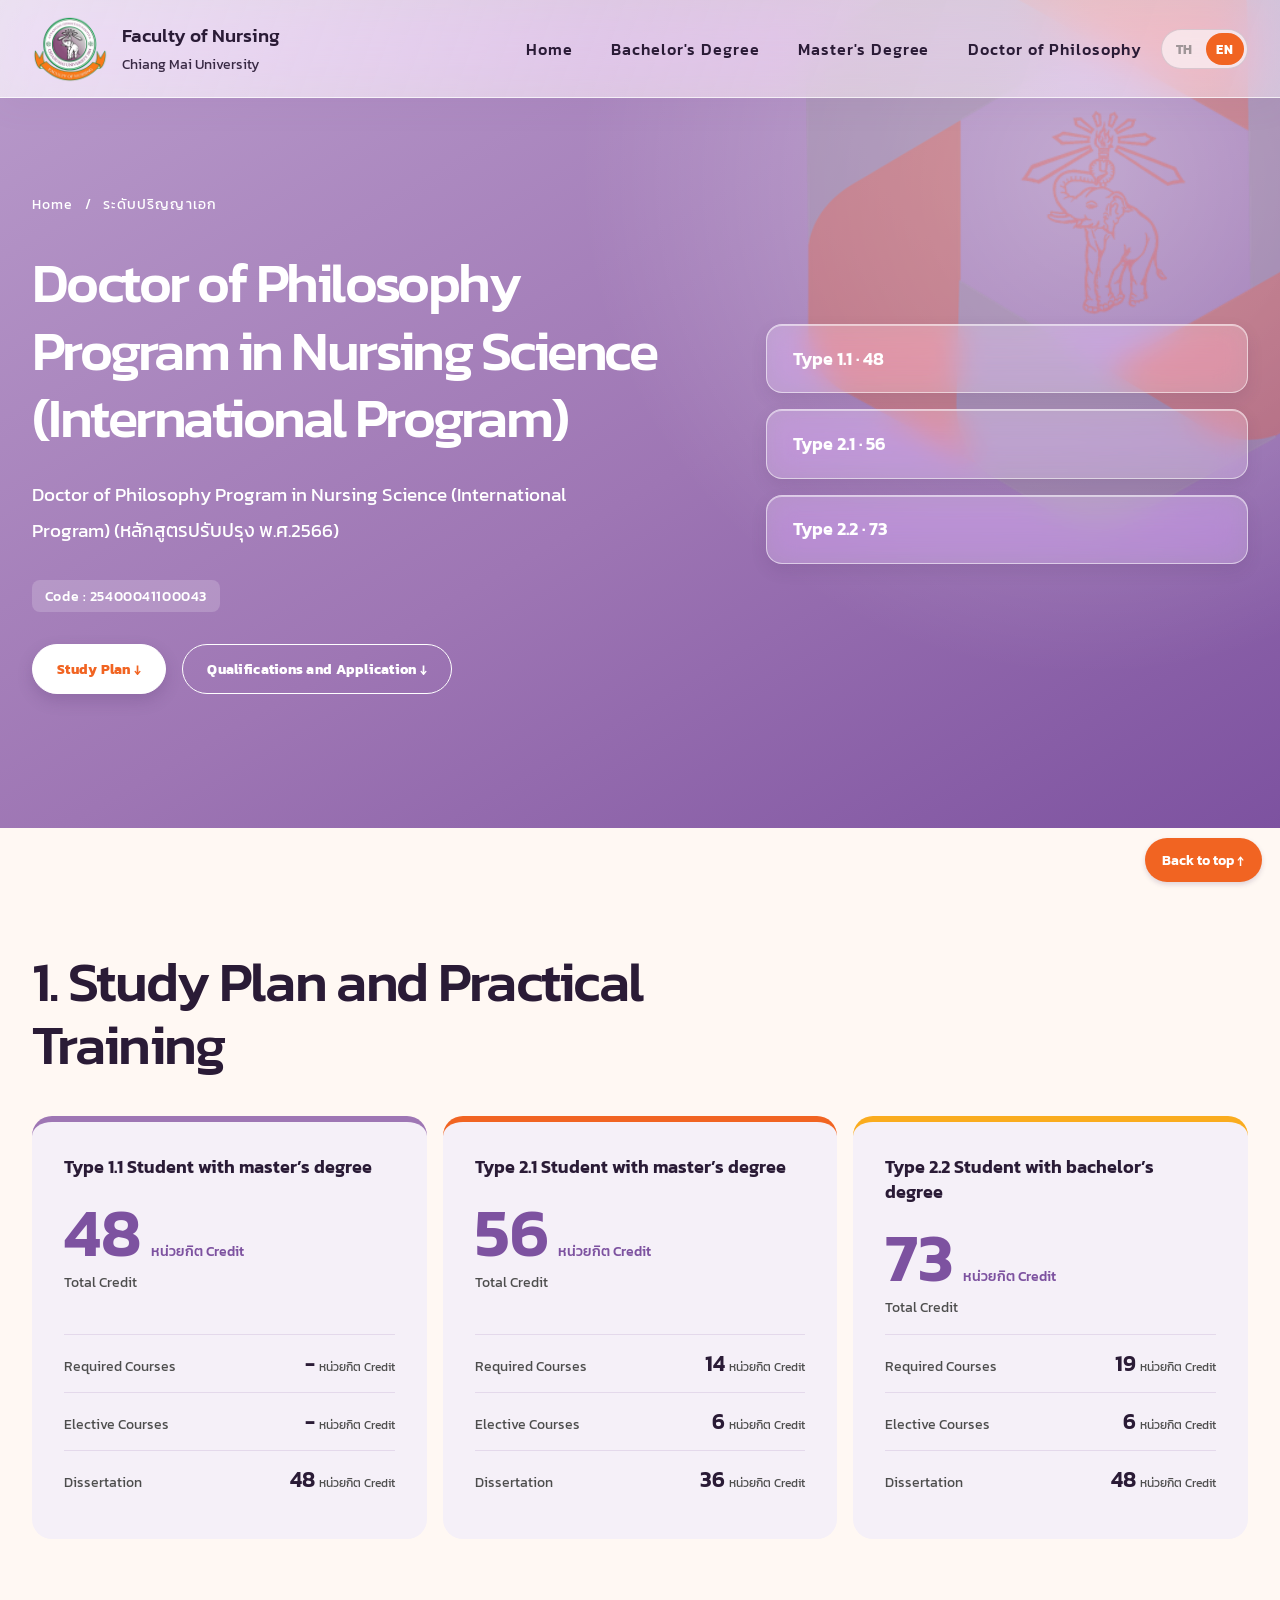
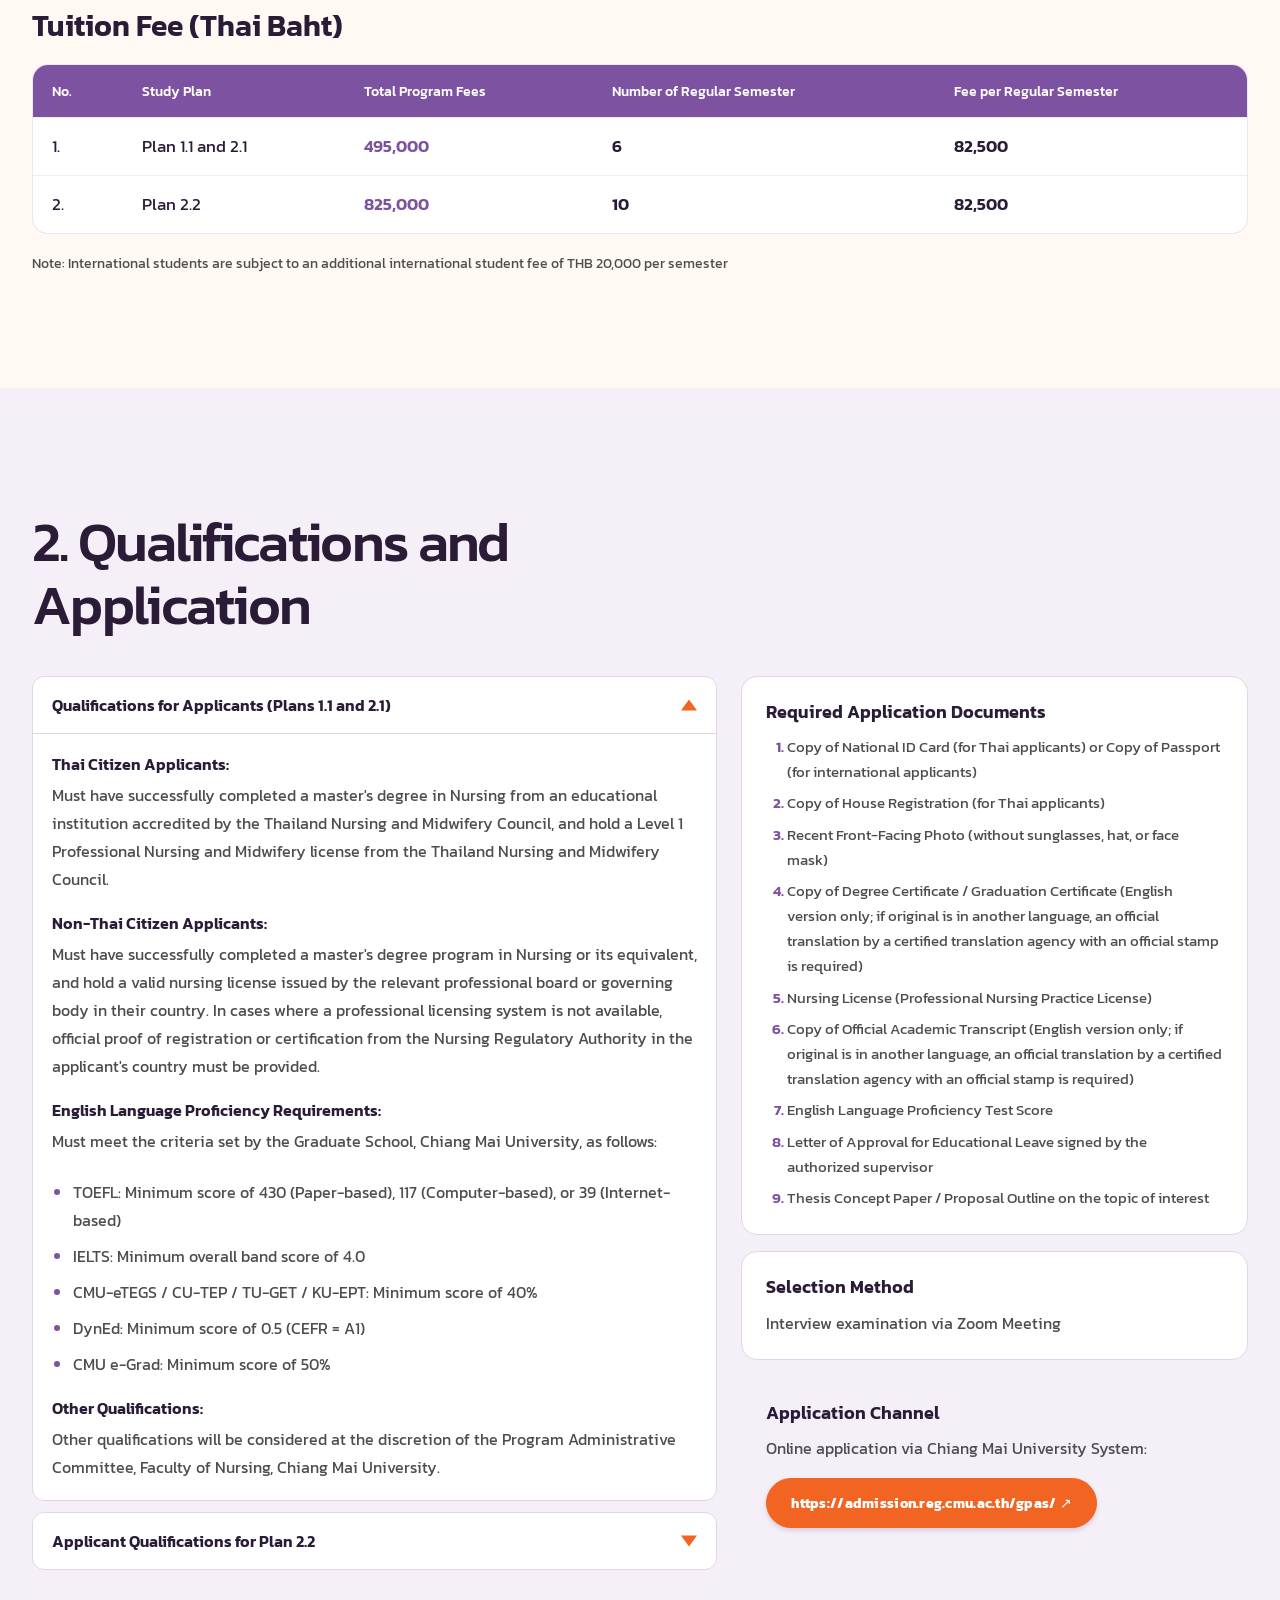
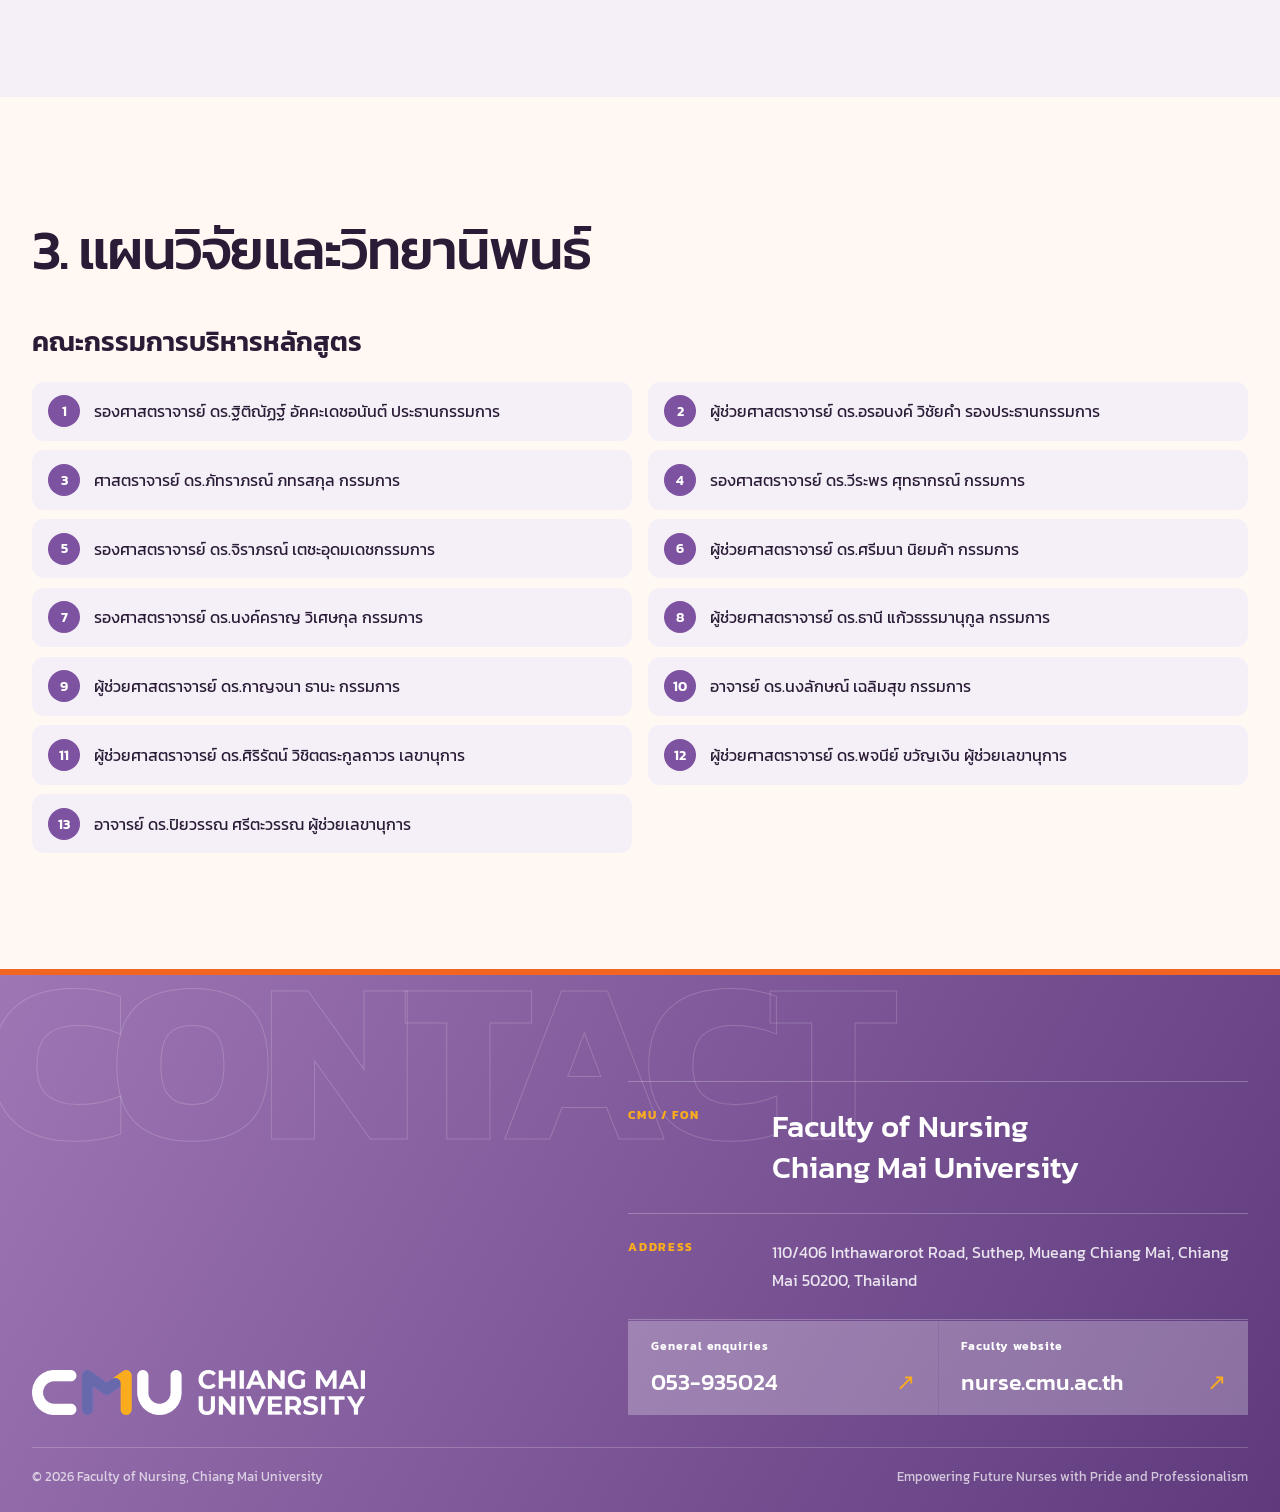
==== doctoral.html @ d36b9b17 "Merge pull request #1 from Supharak-k/dev เนื้อหา ป.เอก" ====
<!doctype html>
<html lang="th">
  <head>
    <meta charset="UTF-8" />
    <meta name="viewport" content="width=device-width, initial-scale=1.0" />
    <meta name="theme-color" content="#F16422" />
    <meta name="description" content="หลักสูตรปรัชญาดุษฎีบัณฑิต สาขาวิชาพยาบาลศาสตร์ (หลักสูตรนานาชาติ) คณะพยาบาลศาสตร์ มหาวิทยาลัยเชียงใหม่" />
    <title>ปริญญาเอก | คณะพยาบาลศาสตร์ มช.</title>
    <link rel="preconnect" href="https://fonts.googleapis.com" />
    <link rel="preconnect" href="https://fonts.gstatic.com" crossorigin />
    <link href="https://fonts.googleapis.com/css2?family=Kanit:wght@300;400;500;600;700&display=swap" rel="stylesheet" />
    <link rel="stylesheet" href="styles.css" />
    <link rel="stylesheet" href="experience.css" />
    <link rel="stylesheet" href="program-pages.css" />
    <link rel="stylesheet" href="campaign.css?v=20261023-1" />
    <link rel="stylesheet" href="brand.css?v=20261023-7" />
    <link rel="stylesheet" href="undergraduate.css?v=20261023-30" />
    <link rel="stylesheet" href="levels.css?v=20261023-6" />
    <link rel="stylesheet" href="doctoral.css?v=20261024-1" />
    <!-- components.js draws the shared header/footer; script.js handles language, menu and reveal effects -->
    <script defer src="components.js?v=20261023-3"></script>
    <script defer src="script.js?v=20261023-1"></script>
  </head>
  <body class="degree-page level-phd" data-title-th="ปริญญาเอก | คณะพยาบาลศาสตร์ มช." data-title-en="Doctoral | Faculty of Nursing, CMU">
    <div class="reading-progress" aria-hidden="true"></div>
    <a class="skip-link" href="#main-content" data-th="ข้ามไปยังเนื้อหาหลัก" data-en="Skip to main content">ข้ามไปยังเนื้อหาหลัก</a>
    <header class="site-header"></header>

    <main id="main-content">

      <!-- 1. Hero -->
      <section class="degree-hero">
        <div class="container degree-hero-grid">
          <div class="reveal">
            <div class="degree-breadcrumb"><a href="index.html" data-th="หน้าแรก" data-en="Home">หน้าแรก</a><span>/</span><span data-th="ระดับปริญญาเอก" data-en="ระดับปริญญาเอก">ระดับปริญญาเอก</span></div>
            <h1 data-th="หลักสูตรปรัชญาดุษฎีบัณฑิต สาขาวิชาพยาบาลศาสตร์ (หลักสูตรนานาชาติ)" data-en="Doctor of Philosophy Program in Nursing Science (International Program)">หลักสูตรปรัชญาดุษฎีบัณฑิต สาขาวิชาพยาบาลศาสตร์ (หลักสูตรนานาชาติ)</h1>
            <p class="degree-lede" data-th="Doctor of Philosophy Program in Nursing Science (International Program) (หลักสูตรปรับปรุง พ.ศ.2566)" data-en="Doctor of Philosophy Program in Nursing Science (International Program) (หลักสูตรปรับปรุง พ.ศ.2566)">Doctor of Philosophy Program in Nursing Science (International Program) (หลักสูตรปรับปรุง พ.ศ.2566)</p>
            <p class="phd-code">Code : 25400041100043</p>
            <div class="degree-actions">
              <a class="button ug-btn-main" href="#study-plan" data-th="แผนการเรียน ↓" data-en="Study Plan ↓">แผนการเรียน ↓</a>
              <a class="button ug-btn-ghost" href="#admission" data-th="คุณสมบัติและการสมัคร ↓" data-en="Qualifications and Application ↓">คุณสมบัติและการสมัคร ↓</a>
            </div>
          </div>
          <ul class="ug-facts reveal reveal-delay-1">
            <li><b>Type 1.1 · 48</b></li>
            <li><b>Type 2.1 · 56</b></li>
            <li><b>Type 2.2 · 73</b></li>
          </ul>
        </div>
      </section>

      <!-- 2. Study plan -->
      <section class="ug-section" id="study-plan">
        <div class="container">
          <div class="ug-heading reveal">
            <h2 data-th="1. แผนการเรียนและการฝึก" data-en="1. Study Plan and Practical Training">1. แผนการเรียนและการฝึก</h2>
          </div>
          <div class="phd-plans">
            <article class="phd-plan reveal">
              <h3>Type 1.1 Student with master’s degree</h3>
              <p class="phd-plan-total"><b>48</b><span data-th="หน่วยกิต Credit" data-en="หน่วยกิต Credit">หน่วยกิต Credit</span></p>
              <p class="phd-plan-label" data-th="จำนวนหน่วยกิตรวม" data-en="Total Credit">จำนวนหน่วยกิตรวม</p>
              <dl>
                <div><dt data-th="รายวิชาบังคับ" data-en="Required Courses">รายวิชาบังคับ</dt><dd><b>-</b> <span data-th="หน่วยกิต Credit" data-en="หน่วยกิต Credit">หน่วยกิต Credit</span></dd></div>
                <div><dt data-th="รายวิชาเลือก" data-en="Elective Courses">รายวิชาเลือก</dt><dd><b>-</b> <span data-th="หน่วยกิต Credit" data-en="หน่วยกิต Credit">หน่วยกิต Credit</span></dd></div>
                <div><dt data-th="วิทยานิพนธ์" data-en="Dissertation">วิทยานิพนธ์</dt><dd><b>48</b> <span data-th="หน่วยกิต Credit" data-en="หน่วยกิต Credit">หน่วยกิต Credit</span></dd></div>
              </dl>
            </article>
            <article class="phd-plan reveal reveal-delay-1">
              <h3>Type 2.1 Student with master’s degree</h3>
              <p class="phd-plan-total"><b>56</b><span data-th="หน่วยกิต Credit" data-en="หน่วยกิต Credit">หน่วยกิต Credit</span></p>
              <p class="phd-plan-label" data-th="จำนวนหน่วยกิตรวม" data-en="Total Credit">จำนวนหน่วยกิตรวม</p>
              <dl>
                <div><dt data-th="รายวิชาบังคับ" data-en="Required Courses">รายวิชาบังคับ</dt><dd><b>14</b> <span data-th="หน่วยกิต Credit" data-en="หน่วยกิต Credit">หน่วยกิต Credit</span></dd></div>
                <div><dt data-th="รายวิชาเลือก" data-en="Elective Courses">รายวิชาเลือก</dt><dd><b>6</b> <span data-th="หน่วยกิต Credit" data-en="หน่วยกิต Credit">หน่วยกิต Credit</span></dd></div>
                <div><dt data-th="วิทยานิพนธ์" data-en="Dissertation">วิทยานิพนธ์</dt><dd><b>36</b> <span data-th="หน่วยกิต Credit" data-en="หน่วยกิต Credit">หน่วยกิต Credit</span></dd></div>
              </dl>
            </article>
            <article class="phd-plan reveal reveal-delay-2">
              <h3>Type 2.2 Student with bachelor’s degree</h3>
              <p class="phd-plan-total"><b>73</b><span data-th="หน่วยกิต Credit" data-en="หน่วยกิต Credit">หน่วยกิต Credit</span></p>
              <p class="phd-plan-label" data-th="จำนวนหน่วยกิตรวม" data-en="Total Credit">จำนวนหน่วยกิตรวม</p>
              <dl>
                <div><dt data-th="รายวิชาบังคับ" data-en="Required Courses">รายวิชาบังคับ</dt><dd><b>19</b> <span data-th="หน่วยกิต Credit" data-en="หน่วยกิต Credit">หน่วยกิต Credit</span></dd></div>
                <div><dt data-th="รายวิชาเลือก" data-en="Elective Courses">รายวิชาเลือก</dt><dd><b>6</b> <span data-th="หน่วยกิต Credit" data-en="หน่วยกิต Credit">หน่วยกิต Credit</span></dd></div>
                <div><dt data-th="วิทยานิพนธ์" data-en="Dissertation">วิทยานิพนธ์</dt><dd><b>48</b> <span data-th="หน่วยกิต Credit" data-en="หน่วยกิต Credit">หน่วยกิต Credit</span></dd></div>
              </dl>
            </article>
          </div>

          <div class="phd-fee reveal">
            <h3 data-th="ค่าธรรมเนียมการศึกษา" data-en="Tuition Fee (Thai Baht)">ค่าธรรมเนียมการศึกษา</h3>
            <div class="phd-table-wrap">
              <table>
                <thead><tr><th data-th="ลำดับ" data-en="No.">ลำดับ</th><th data-th="แผนการศึกษา" data-en="Study Plan">แผนการศึกษา</th><th data-th="ค่าธรรมเนียมตลอดหลักสูตร" data-en="Total Program Fees">ค่าธรรมเนียมตลอดหลักสูตร</th><th data-th="จำนวนภาคการศึกษาปกติ" data-en="Number of Regular Semester">จำนวนภาคการศึกษาปกติ</th><th data-th="ค่าธรรมเนียมต่อภาคการศึกษาปกติ" data-en="Fee per Regular Semester">ค่าธรรมเนียมต่อภาคการศึกษาปกติ</th></tr></thead>
                <tbody>
                  <tr><td>1.</td><td data-th="แผน 1.1 และ 2.1" data-en="Plan 1.1 and 2.1">แผน 1.1 และ 2.1</td><td>495,000</td><td>6</td><td>82,500</td></tr>
                  <tr><td>2.</td><td data-th="แผน 2.2" data-en="Plan 2.2">แผน 2.2</td><td>825,000</td><td>10</td><td>82,500</td></tr>
                </tbody>
              </table>
            </div>
            <p class="grad-fee-note" data-th="หมายเหตุ: นักศึกษาต่างชาติจะมีค่าธรรมเนียมชาวต่างชาติเพิ่มเติม ภาคการศึกษาละ 20,000 บาท" data-en="Note: International students are subject to an additional international student fee of THB 20,000 per semester">หมายเหตุ: นักศึกษาต่างชาติจะมีค่าธรรมเนียมชาวต่างชาติเพิ่มเติม ภาคการศึกษาละ 20,000 บาท</p>
          </div>
        </div>
      </section>

      <!-- 3. Qualifications and application -->
      <section class="ug-section ug-section-tint" id="admission">
        <div class="container">
          <div class="ug-heading reveal">
            <h2 data-th="2. คุณสมบัติและการสมัคร" data-en="2. Qualifications and Application">2. คุณสมบัติและการสมัคร</h2>
          </div>
          <div class="phd-admission">
            <div class="reveal">
            <details class="ug-round phd-qual" open>
              <summary data-th="คุณสมบัติการสมัคร ผู้สมัครแผน 1.1 และ 2.1" data-en="Qualifications for Applicants (Plans 1.1 and 2.1)">คุณสมบัติการสมัคร ผู้สมัครแผน 1.1 และ 2.1</summary>
              <div class="phd-qual-body" data-th="&lt;ol&gt;&lt;li&gt;1. กรณีผู้สมัครเป็นสัญชาติไทย: ต้องสำเร็จการศึกษาระดับปริญญาโท สาขาวิชาพยาบาลศาสตร์ จากสถาบันการศึกษาที่ได้รับการรับรองจากสภาการพยาบาล และได้รับใบอนุญาตประกอบวิชาชีพการพยาบาลและการผดุงครรภ์ ชั้นหนึ่ง หรือการพยาบาลการผดุงครรภ์ จากสภาการพยาบาล&lt;/li&gt;&lt;li&gt;2. กรณีผู้สมัครไม่ใช่สัญชาติไทย: ต้องสำเร็จการศึกษาระดับปริญญาโท สาขาวิชาพยาบาลศาสตร์ หรือเทียบเท่า และได้รับใบอนุญาตประกอบวิชาชีพการพยาบาลจากองค์กรหรือสภาวิชาชีพที่รับผิดชอบในประเทศของผู้สมัคร ในกรณีที่ประเทศนั้นๆ ไม่มีระบบใบอนุญาตประกอบวิชาชีพ ต้องมีหนังสือรับรองการขึ้นทะเบียน หรือหนังสือรับรองจากองค์กรกำกับดูแลวิชาชีพการพยาบาล (Nursing Regulatory Authority) ของประเทศผู้สมัคร&lt;/li&gt;&lt;li&gt;3. มีผลการทดสอบความรู้ภาษาอังกฤษ: เป็นไปตามประกาศของบัณฑิตวิทยาลัย มหาวิทยาลัยเชียงใหม่ ดังนี้: TOEFL คะแนนไม่น้อยกว่า 430 (Paper-based), 117 (Computer-based) หรือ 39 (Internet-based) หรือ IELTS Band ไม่น้อยกว่า 4.0 หรือ CMU-eTEGS 40, CU-TEP 40%, TU-GET 40%, KU-EPT 40%, DynEd 0.5 (CEFR = A1), CMU e-Grad 50%&lt;/li&gt;&lt;li&gt;4. คุณสมบัติอื่นๆ: ให้อยู่ในดุลพินิจของคณะกรรมการบริหารหลักสูตร คณะพยาบาลศาสตร์ มหาวิทยาลัยเชียงใหม่&lt;/li&gt;&lt;/ol&gt;" data-en="&lt;h4&gt;Thai Citizen Applicants:&lt;/h4&gt;&lt;p&gt;Must have successfully completed a master&#x27;s degree in Nursing from an educational institution accredited by the Thailand Nursing and Midwifery Council, and hold a Level 1 Professional Nursing and Midwifery license from the Thailand Nursing and Midwifery Council.&lt;/p&gt;&lt;h4&gt;Non-Thai Citizen Applicants:&lt;/h4&gt;&lt;p&gt;Must have successfully completed a master&#x27;s degree program in Nursing or its equivalent, and hold a valid nursing license issued by the relevant professional board or governing body in their country. In cases where a professional licensing system is not available, official proof of registration or certification from the Nursing Regulatory Authority in the applicant&#x27;s country must be provided.&lt;/p&gt;&lt;h4&gt;English Language Proficiency Requirements:&lt;/h4&gt;&lt;p&gt;Must meet the criteria set by the Graduate School, Chiang Mai University, as follows:&lt;/p&gt;&lt;ul&gt;&lt;li&gt;TOEFL: Minimum score of 430 (Paper-based), 117 (Computer-based), or 39 (Internet-based)&lt;/li&gt;&lt;li&gt;IELTS: Minimum overall band score of 4.0&lt;/li&gt;&lt;li&gt;CMU-eTEGS / CU-TEP / TU-GET / KU-EPT: Minimum score of 40%&lt;/li&gt;&lt;li&gt;DynEd: Minimum score of 0.5 (CEFR = A1)&lt;/li&gt;&lt;li&gt;CMU e-Grad: Minimum score of 50%&lt;/li&gt;&lt;/ul&gt;&lt;h4&gt;Other Qualifications:&lt;/h4&gt;&lt;p&gt;Other qualifications will be considered at the discretion of the Program Administrative Committee, Faculty of Nursing, Chiang Mai University.&lt;/p&gt;" data-lang-html><ol><li>1. กรณีผู้สมัครเป็นสัญชาติไทย: ต้องสำเร็จการศึกษาระดับปริญญาโท สาขาวิชาพยาบาลศาสตร์ จากสถาบันการศึกษาที่ได้รับการรับรองจากสภาการพยาบาล และได้รับใบอนุญาตประกอบวิชาชีพการพยาบาลและการผดุงครรภ์ ชั้นหนึ่ง หรือการพยาบาลการผดุงครรภ์ จากสภาการพยาบาล</li><li>2. กรณีผู้สมัครไม่ใช่สัญชาติไทย: ต้องสำเร็จการศึกษาระดับปริญญาโท สาขาวิชาพยาบาลศาสตร์ หรือเทียบเท่า และได้รับใบอนุญาตประกอบวิชาชีพการพยาบาลจากองค์กรหรือสภาวิชาชีพที่รับผิดชอบในประเทศของผู้สมัคร ในกรณีที่ประเทศนั้นๆ ไม่มีระบบใบอนุญาตประกอบวิชาชีพ ต้องมีหนังสือรับรองการขึ้นทะเบียน หรือหนังสือรับรองจากองค์กรกำกับดูแลวิชาชีพการพยาบาล (Nursing Regulatory Authority) ของประเทศผู้สมัคร</li><li>3. มีผลการทดสอบความรู้ภาษาอังกฤษ: เป็นไปตามประกาศของบัณฑิตวิทยาลัย มหาวิทยาลัยเชียงใหม่ ดังนี้: TOEFL คะแนนไม่น้อยกว่า 430 (Paper-based), 117 (Computer-based) หรือ 39 (Internet-based) หรือ IELTS Band ไม่น้อยกว่า 4.0 หรือ CMU-eTEGS 40, CU-TEP 40%, TU-GET 40%, KU-EPT 40%, DynEd 0.5 (CEFR = A1), CMU e-Grad 50%</li><li>4. คุณสมบัติอื่นๆ: ให้อยู่ในดุลพินิจของคณะกรรมการบริหารหลักสูตร คณะพยาบาลศาสตร์ มหาวิทยาลัยเชียงใหม่</li></ol></div>
            </details>
            <details class="ug-round phd-qual">
              <summary data-th="คุณสมบัติการสมัคร ผู้สมัครแผน 2.2" data-en="Applicant Qualifications for Plan 2.2">คุณสมบัติการสมัคร ผู้สมัครแผน 2.2</summary>
              <div class="phd-qual-body" data-th="&lt;ol&gt;&lt;li&gt;1. กรณีผู้สมัครเป็นสัญชาติไทย: ต้องสำเร็จการศึกษาระดับปริญญาตรี สาขาวิชาพยาบาลศาสตร์ จากสถาบันการศึกษาที่ได้รับการรับรองจากสภาการพยาบาล และได้รับใบอนุญาตประกอบวิชาชีพการพยาบาลและการผดุงครรภ์ ชั้นหนึ่ง หรือการพยาบาลการผดุงครรภ์ จากสภาการพยาบาล&lt;/li&gt;&lt;li&gt;2. กรณีผู้สมัครไม่ใช่สัญชาติไทย: ต้องสำเร็จการศึกษาระดับปริญญาตรี สาขาวิชาพยาบาลศาสตร์ หรือเทียบเท่า และได้รับใบอนุญาตประกอบวิชาชีพการพยาบาลจากองค์กรหรือสภาวิชาชีพที่รับผิดชอบในประเทศของผู้สมัคร ในกรณีที่ประเทศนั้นๆ ไม่มีระบบใบอนุญาตประกอบวิชาชีพ ต้องมีหนังสือรับรองการขึ้นทะเบียน หรือหนังสือรับรองจากองค์กรกำกับดูแลวิชาชีพการพยาบาล (Nursing Regulatory Authority) ของประเทศผู้สมัคร&lt;/li&gt;&lt;li&gt;3. มีผลการทดสอบความรู้ภาษาอังกฤษ: เป็นไปตามประกาศของบัณฑิตวิทยาลัย มหาวิทยาลัยเชียงใหม่ ดังนี้: TOEFL คะแนนไม่น้อยกว่า 430 (Paper-based), 117 (Computer-based) หรือ 39 (Internet-based) หรือ IELTS Band ไม่น้อยกว่า 4.0 หรือ CMU-eTEGS 40, CU-TEP 40%, TU-GET 40%, KU-EPT 40%, DynEd 0.5 (CEFR = A1), CMU e-Grad 50%&lt;/li&gt;&lt;li&gt;4. คุณสมบัติอื่นๆ: ให้อยู่ในดุลพินิจของคณะกรรมการบริหารหลักสูตร คณะพยาบาลศาสตร์ มหาวิทยาลัยเชียงใหม่&lt;/li&gt;&lt;/ol&gt;" data-en="&lt;h4&gt;Thai Citizen Applicants:&lt;/h4&gt;&lt;p&gt;Must have successfully completed a bachelor&#x27;s degree in Nursing from an educational institution accredited by the Thailand Nursing and Midwifery Council, and hold a Level 1 Professional Nursing and Midwifery license from the Thailand Nursing and Midwifery Council.&lt;/p&gt;&lt;h4&gt;Non-Thai Citizen Applicants:&lt;/h4&gt;&lt;p&gt;Must have successfully completed a bachelor&#x27;s degree program in Nursing or its equivalent, and hold a valid nursing license issued by the relevant professional board or governing body in their country. In cases where a professional licensing system is not available, official proof of registration or certification from the Nursing Regulatory Authority in the applicant&#x27;s country must be provided.&lt;/p&gt;&lt;h4&gt;English Language Proficiency Requirements:&lt;/h4&gt;&lt;p&gt;Must meet the criteria set by the Graduate School, Chiang Mai University, as follows:&lt;/p&gt;&lt;ul&gt;&lt;li&gt;TOEFL: Minimum score of 430 (Paper-based), 117 (Computer-based), or 39 (Internet-based)&lt;/li&gt;&lt;li&gt;IELTS: Minimum overall band score of 4.0&lt;/li&gt;&lt;li&gt;CMU-eTEGS / CU-TEP / TU-GET / KU-EPT: Minimum score of 40%&lt;/li&gt;&lt;li&gt;DynEd: Minimum score of 0.5 (CEFR = A1)&lt;/li&gt;&lt;li&gt;CMU e-Grad: Minimum score of 50%&lt;/li&gt;&lt;/ul&gt;&lt;h4&gt;Other Qualifications:&lt;/h4&gt;&lt;p&gt;Other qualifications will be considered at the discretion of the Program Administrative Committee, Faculty of Nursing, Chiang Mai University.&lt;/p&gt;" data-lang-html><ol><li>1. กรณีผู้สมัครเป็นสัญชาติไทย: ต้องสำเร็จการศึกษาระดับปริญญาตรี สาขาวิชาพยาบาลศาสตร์ จากสถาบันการศึกษาที่ได้รับการรับรองจากสภาการพยาบาล และได้รับใบอนุญาตประกอบวิชาชีพการพยาบาลและการผดุงครรภ์ ชั้นหนึ่ง หรือการพยาบาลการผดุงครรภ์ จากสภาการพยาบาล</li><li>2. กรณีผู้สมัครไม่ใช่สัญชาติไทย: ต้องสำเร็จการศึกษาระดับปริญญาตรี สาขาวิชาพยาบาลศาสตร์ หรือเทียบเท่า และได้รับใบอนุญาตประกอบวิชาชีพการพยาบาลจากองค์กรหรือสภาวิชาชีพที่รับผิดชอบในประเทศของผู้สมัคร ในกรณีที่ประเทศนั้นๆ ไม่มีระบบใบอนุญาตประกอบวิชาชีพ ต้องมีหนังสือรับรองการขึ้นทะเบียน หรือหนังสือรับรองจากองค์กรกำกับดูแลวิชาชีพการพยาบาล (Nursing Regulatory Authority) ของประเทศผู้สมัคร</li><li>3. มีผลการทดสอบความรู้ภาษาอังกฤษ: เป็นไปตามประกาศของบัณฑิตวิทยาลัย มหาวิทยาลัยเชียงใหม่ ดังนี้: TOEFL คะแนนไม่น้อยกว่า 430 (Paper-based), 117 (Computer-based) หรือ 39 (Internet-based) หรือ IELTS Band ไม่น้อยกว่า 4.0 หรือ CMU-eTEGS 40, CU-TEP 40%, TU-GET 40%, KU-EPT 40%, DynEd 0.5 (CEFR = A1), CMU e-Grad 50%</li><li>4. คุณสมบัติอื่นๆ: ให้อยู่ในดุลพินิจของคณะกรรมการบริหารหลักสูตร คณะพยาบาลศาสตร์ มหาวิทยาลัยเชียงใหม่</li></ol></div>
            </details>
            </div>
            <div class="reveal reveal-delay-1">
              <article class="phd-panel">
                <h3 data-th="เอกสารที่ใช้ในการสมัคร" data-en="Required Application Documents">เอกสารที่ใช้ในการสมัคร</h3>
                <div class="phd-docs" data-th="&lt;ol&gt;&lt;li&gt;สำเนาบัตรประจำตัวประชาชน (สำหรับผู้สมัครสัญชาติไทย) หรือ สำเนาหนังสือเดินทาง (Passport) (สำหรับผู้สมัครชาวต่างชาติ)&lt;/li&gt;&lt;li&gt;สำเนาทะเบียนบ้าน (สำหรับผู้สมัครสัญชาติไทย)&lt;/li&gt;&lt;li&gt;รูปถ่ายหน้าตรง (ไม่สวมหมวก ไม่สวมแว่นตากันแดด และไม่สวมหน้ากากอนามัย)&lt;/li&gt;&lt;li&gt;สำเนาใบปริญญาบัตร หรือหนังสือรับรองคุณวุฒิ(ต้องเป็นฉบับภาษาอังกฤษเท่านั้น กรณีเอกสารต้นฉบับเป็นภาษาอื่น ต้องผ่านการแปลภาษาอังกฤษโดยศูนย์/บริษัทรับแปลภาษาที่ได้รับการจดทะเบียน พร้อมประทับตรารับรองความถูกต้อง)&lt;/li&gt;&lt;li&gt;สำเนาใบอนุญาตประกอบวิชาชีพการพยาบาลและการผดุงครรภ์&lt;/li&gt;&lt;li&gt;สำเนาใบรายงานผลการศึกษา (Transcript) ฉบับสมบูรณ์(ต้องเป็นฉบับภาษาอังกฤษเท่านั้น กรณีเอกสารต้นฉบับเป็นภาษาอื่น ต้องผ่านการแปลภาษาอังกฤษโดยศูนย์/บริษัทรับแปลภาษาที่ได้รับการจดทะเบียน พร้อมประทับตรารับรองความถูกต้อง)&lt;/li&gt;&lt;li&gt;สำเนาผลการทดสอบความรู้ความสามารถทางภาษาอังกฤษ&lt;/li&gt;&lt;li&gt;หนังสืออนุมัติ/หนังสือยินยอมให้ลาศึกษาต่อจากผู้บังคับบัญชาผู้มีอำนาจ&lt;/li&gt;&lt;li&gt;เค้าโครงข้อเสนอหัวข้อวิทยานิพนธ์ (Thesis Proposal Outline) ที่สนใจจัดทำ&lt;/li&gt;&lt;/ol&gt;" data-en="&lt;ol&gt;&lt;li&gt;Copy of National ID Card (for Thai applicants) or Copy of Passport (for international applicants)&lt;/li&gt;&lt;li&gt;Copy of House Registration (for Thai applicants)&lt;/li&gt;&lt;li&gt;Recent Front-Facing Photo (without sunglasses, hat, or face mask)&lt;/li&gt;&lt;li&gt;Copy of Degree Certificate / Graduation Certificate (English version only; if original is in another language, an official translation by a certified translation agency with an official stamp is required)&lt;/li&gt;&lt;li&gt;Nursing License (Professional Nursing Practice License)&lt;/li&gt;&lt;li&gt;Copy of Official Academic Transcript (English version only; if original is in another language, an official translation by a certified translation agency with an official stamp is required)&lt;/li&gt;&lt;li&gt;English Language Proficiency Test Score&lt;/li&gt;&lt;li&gt;Letter of Approval for Educational Leave signed by the authorized supervisor&lt;/li&gt;&lt;li&gt;Thesis Concept Paper / Proposal Outline on the topic of interest&lt;/li&gt;&lt;/ol&gt;" data-lang-html><ol><li>สำเนาบัตรประจำตัวประชาชน (สำหรับผู้สมัครสัญชาติไทย) หรือ สำเนาหนังสือเดินทาง (Passport) (สำหรับผู้สมัครชาวต่างชาติ)</li><li>สำเนาทะเบียนบ้าน (สำหรับผู้สมัครสัญชาติไทย)</li><li>รูปถ่ายหน้าตรง (ไม่สวมหมวก ไม่สวมแว่นตากันแดด และไม่สวมหน้ากากอนามัย)</li><li>สำเนาใบปริญญาบัตร หรือหนังสือรับรองคุณวุฒิ(ต้องเป็นฉบับภาษาอังกฤษเท่านั้น กรณีเอกสารต้นฉบับเป็นภาษาอื่น ต้องผ่านการแปลภาษาอังกฤษโดยศูนย์/บริษัทรับแปลภาษาที่ได้รับการจดทะเบียน พร้อมประทับตรารับรองความถูกต้อง)</li><li>สำเนาใบอนุญาตประกอบวิชาชีพการพยาบาลและการผดุงครรภ์</li><li>สำเนาใบรายงานผลการศึกษา (Transcript) ฉบับสมบูรณ์(ต้องเป็นฉบับภาษาอังกฤษเท่านั้น กรณีเอกสารต้นฉบับเป็นภาษาอื่น ต้องผ่านการแปลภาษาอังกฤษโดยศูนย์/บริษัทรับแปลภาษาที่ได้รับการจดทะเบียน พร้อมประทับตรารับรองความถูกต้อง)</li><li>สำเนาผลการทดสอบความรู้ความสามารถทางภาษาอังกฤษ</li><li>หนังสืออนุมัติ/หนังสือยินยอมให้ลาศึกษาต่อจากผู้บังคับบัญชาผู้มีอำนาจ</li><li>เค้าโครงข้อเสนอหัวข้อวิทยานิพนธ์ (Thesis Proposal Outline) ที่สนใจจัดทำ</li></ol></div>
              </article>
              <article class="phd-panel">
                <h3 data-th="วิธีการสอบคัดเลือก" data-en="Selection Method">วิธีการสอบคัดเลือก</h3>
                <p data-th="สอบคัดเลือกโดยการสัมภาษณ์ผ่านระบบ Zoom" data-en="Interview examination via Zoom Meeting">สอบคัดเลือกโดยการสัมภาษณ์ผ่านระบบ Zoom</p>
              </article>
              <article class="phd-panel phd-apply">
                <h3 data-th="ช่องทางการสมัครเข้าศึกษา" data-en="Application Channel">ช่องทางการสมัครเข้าศึกษา</h3>
                <p data-th="สมัครเข้าศึกษาผ่านระบบของมหาวิทยาลัยเชียงใหม่" data-en="Online application via Chiang Mai University System:">สมัครเข้าศึกษาผ่านระบบของมหาวิทยาลัยเชียงใหม่</p>
                <a class="button ug-btn-main" href="https://admission.reg.cmu.ac.th/gpas/" target="_blank" rel="noopener">https://admission.reg.cmu.ac.th/gpas/ ↗</a>
              </article>
            </div>
          </div>
        </div>
      </section>

      <!-- 4. Research and dissertation -->
      <section class="ug-section" id="committee">
        <div class="container">
          <div class="ug-heading reveal">
            <h2>3. แผนวิจัยและวิทยานิพนธ์</h2>
          </div>
          <h3 class="phd-committee-title reveal">คณะกรรมการบริหารหลักสูตร</h3>
          <ol class="phd-committee reveal">
            <li><span>1</span>รองศาสตราจารย์ ดร.ฐิติณัฏฐ์ อัคคะเดชอนันต์  ประธานกรรมการ</li>
            <li><span>2</span>ผู้ช่วยศาสตราจารย์ ดร.อรอนงค์ วิชัยคำ รองประธานกรรมการ</li>
            <li><span>3</span>ศาสตราจารย์ ดร.ภัทราภรณ์ ภทรสกุล กรรมการ</li>
            <li><span>4</span>รองศาสตราจารย์ ดร.วีระพร ศุทธากรณ์ กรรมการ</li>
            <li><span>5</span>รองศาสตราจารย์ ดร.จิราภรณ์ เตชะอุดมเดชกรรมการ</li>
            <li><span>6</span>ผู้ช่วยศาสตราจารย์ ดร.ศรีมนา นิยมค้า กรรมการ</li>
            <li><span>7</span>รองศาสตราจารย์ ดร.นงค์คราญ วิเศษกุล กรรมการ</li>
            <li><span>8</span>ผู้ช่วยศาสตราจารย์ ดร.ธานี แก้วธรรมานุกูล กรรมการ</li>
            <li><span>9</span>ผู้ช่วยศาสตราจารย์ ดร.กาญจนา ธานะ กรรมการ</li>
            <li><span>10</span>อาจารย์ ดร.นงลักษณ์ เฉลิมสุข กรรมการ</li>
            <li><span>11</span>ผู้ช่วยศาสตราจารย์ ดร.ศิริรัตน์ วิชิตตระกูลถาวร เลขานุการ</li>
            <li><span>12</span>ผู้ช่วยศาสตราจารย์ ดร.พจนีย์ ขวัญเงิน ผู้ช่วยเลขานุการ</li>
            <li><span>13</span>อาจารย์ ดร.ปิยวรรณ ศรีตะวรรณ ผู้ช่วยเลขานุการ</li>
          </ol>
        </div>
      </section>


    </main>

    <footer class="site-footer"></footer>
  </body>
</html>
---- styles.css ----
:root {
  /* CMU Nursing CI — single source of truth (see brand.css for usage) */
  --ci-orange: #F16422;        /* สีแสด — ริบบิ้นโลโก้คณะ */
  --ci-orange-deep: #C94A10;   /* ปุ่ม/ข้อความบนพื้นขาว (AA) */
  --ci-orange-light: #FAAC1E;
  --ci-orange-soft: #FFB08B;
  --ci-orange-tint: #FFF3EC;
  --ci-gold: #FAAC1E;          /* เหลืองทอง CI */
  --ci-gold-soft: #FDD58A;
  --ci-gold-tint: #FFF6E3;
  --ci-purple: #9E76B4;        /* ม่วง CI (C40 M60) */
  --ci-purple-strong: #7D52A0; /* ม่วงเข้มสำหรับวางตัวอักษรขาวขนาดเล็ก (AA) */
  --ci-purple-light: #B99BCB;
  --ci-purple-deep: #5E3A7D;
  --ci-purple-soft: #E2D4EA;
  --ci-purple-tint: #F5F0F8;
  --ci-gray: #9F9E9E;          /* เทาโลโก้ — เส้น/องค์ประกอบ */
  --ci-gray-dark: #4D4D4D;     /* เทาข้อความ */
  --plum: var(--ci-purple);
  --plum-deep: var(--ci-purple-strong);
  --mauve: var(--ci-purple);
  --coral: var(--ci-orange-light);
  --sunset: var(--ci-orange);
  --ci-orange-dark: var(--ci-orange-deep);
  --cream: #FFF8F3;
  --paper: var(--ci-orange-tint);
  --white: #ffffff;
  --ink: #2A1B36;
  --muted: var(--ci-gray-dark);
  --line: rgba(70, 42, 94, 0.12);
  --serif: "Kanit", "Noto Sans Thai", sans-serif;
  --sans: "Kanit", "DM Sans", "Noto Sans Thai", sans-serif;
  --thai: "Kanit", "Noto Sans Thai", sans-serif;
  --radius-lg: 2.25rem;
  --shadow: 0 1.5rem 4rem rgba(94, 58, 125, 0.12);
  color: var(--ink);
  font-family: var(--thai);
  background: var(--cream);
  font-synthesis: none;
}

* { box-sizing: border-box; }
html { scroll-behavior: smooth; }
body { margin: 0; min-width: 320px; background: var(--cream); overflow-x: hidden; }
body.menu-open { overflow: hidden; }
img { display: block; max-width: 100%; }
a { color: inherit; text-decoration: none; }
button { color: inherit; font: inherit; }

.container { width: min(100% - 3rem, 1180px); margin-inline: auto; }
.skip-link { position: fixed; z-index: 100; top: -4rem; left: 1rem; background: var(--ink); color: var(--white); padding: .7rem 1rem; border-radius: 0 0 .6rem .6rem; transition: top .2s; }
.skip-link:focus { top: 0; }

.site-header { position: absolute; z-index: 20; inset: 0 0 auto; color: var(--white); }
.site-header.is-scrolled { position: fixed; color: var(--white); background: rgba(241, 100, 34, .96); box-shadow: 0 8px 30px rgba(0, 0, 0, 0.08); backdrop-filter: blur(16px); animation: navDrop .3s ease both; }
.site-header.is-scrolled .menu-toggle { border-color: rgba(255,255,255,.42); }
.site-header.is-scrolled .button-dark { background: var(--ci-orange); box-shadow: inset 0 0 0 1px rgba(255,255,255,.35); }
.nav-wrap { min-height: 86px; display: flex; align-items: center; justify-content: space-between; gap: 2rem; }
.brand { display: inline-flex; align-items: center; gap: .7rem; letter-spacing: .08em; }
.brand-mark { display: inline-flex; align-items: end; gap: 3px; height: 30px; width: 27px; }
.brand-mark span { display: block; width: 7px; border-radius: 9px 9px 2px 2px; background: currentColor; transform: skew(-15deg); }
.brand-mark span:nth-child(1) { height: 17px; opacity: .65; }
.brand-mark span:nth-child(2) { height: 25px; }
.brand-mark span:nth-child(3) { height: 20px; opacity: .8; }
.brand-copy { display: grid; line-height: 1; gap: .25rem; }
.brand-copy strong { font: 700 1.3rem/1 var(--sans); letter-spacing: .12em; }
.brand-copy small { font: 600 .49rem/1 var(--sans); letter-spacing: .17em; opacity: .8; }
.desktop-nav { display: flex; align-items: center; gap: clamp(1.2rem, 3vw, 3rem); margin-left: auto; }
.desktop-nav a, .mobile-nav a { font: 500 1.1rem var(--sans); letter-spacing: .06em; transition: opacity .2s, transform .2s; }
.desktop-nav a:hover, .mobile-nav a:hover { opacity: .7; transform: translateY(-2px); }
.nav-actions { display: flex; align-items: center; gap: .85rem; }
.language-toggle { border: 1px solid var(--ci-orange); border-radius: 8px; padding: .1rem .7rem; background: rgba(255,255,255,.1); color: currentColor; cursor: pointer; font: 700 .72rem var(--sans); letter-spacing: .08em; backdrop-filter: blur(12px); }
.language-toggle .lang-en { opacity: .52; }
.language-toggle.is-en .lang-th { opacity: .52; }
.language-toggle.is-en .lang-en { opacity: 1; }
.lang-divider { opacity: .45; margin: 0 .12rem; }
.button { display: inline-flex; align-items: center; justify-content: center; gap: .7rem; min-height: 48px; padding: .8rem 1.25rem; border: 1px solid transparent; border-radius: 999px; cursor: pointer; font: 700 .75rem var(--sans); letter-spacing: .02em; transition: transform .25s, box-shadow .25s, background .25s; }
.button:hover { transform: translateY(-3px); box-shadow: 0 .8rem 1.5rem rgba(94, 58, 125, .16); }
.button-small { min-height: 38px; padding: .55rem 1rem; font-size: .66rem; }
.button-dark { background: var(--ci-orange); color: var(--white); }
.button-primary { background: var(--ci-orange); color: var(--white); box-shadow: 0 .6rem 1.5rem rgba(241, 100, 34, .28); }
.button-light { background: var(--ci-orange); color: var(--white); box-shadow: inset 0 0 0 1px rgba(255,255,255,.35); }
.button-arrow { font-size: 1rem; line-height: 0; }
.menu-toggle { display: none; width: 42px; height: 42px; border: 1px solid rgba(255,255,255,.25); border-radius: 50%; background: transparent; cursor: pointer; }
.menu-toggle span { display: block; width: 15px; height: 1px; margin: 4px auto; background: currentColor; transition: transform .2s; }
.mobile-nav { display: none; }

.hero { position: relative; min-height: 780px; padding: 9.4rem 0 5rem; overflow: hidden; color: var(--white); background: linear-gradient(122deg, #5e3a7d 0%, #7d52a0 36%, #f16422 74%, #f16422 100%); }
.hero::before { content: ""; position: absolute; inset: 0; opacity: .36; background: radial-gradient(circle at 10% 15%, rgba(255,255,255,.2), transparent 28%), radial-gradient(circle at 84% 65%, rgba(255,223,173,.26), transparent 28%), repeating-linear-gradient(115deg, transparent 0 7px, rgba(255,255,255,.025) 8px 9px); mix-blend-mode: screen; }
.hero::after { content: ""; position: absolute; right: -10%; bottom: -42%; width: 65%; height: 80%; border: 1px solid rgba(255,255,255,.25); border-radius: 50%; transform: rotate(-12deg); box-shadow: 0 0 0 34px rgba(255,255,255,.05), 0 0 0 68px rgba(255,255,255,.035); }
.hero-grid { position: relative; z-index: 1; min-height: 600px; display: grid; grid-template-columns: minmax(0, .94fr) minmax(450px, 1.06fr); align-items: center; gap: clamp(2rem, 7vw, 7rem); }
.hero-copy { max-width: 560px; padding-bottom: 2rem; }
.eyebrow { display: flex; align-items: center; gap: .7rem; margin: 0 0 1.4rem; font: 700 .64rem var(--sans); letter-spacing: .17em; }
.eyebrow-line { width: 29px; height: 1px; background: currentColor; opacity: .75; }
h1, h2, h3, p { margin-top: 0; }
h1, h2 { font-family: var(--serif); font-weight: 600; letter-spacing: -.045em; }
h1 { max-width: 620px; margin-bottom: 1.6rem; font-size: clamp(3.7rem, 7vw, 6.7rem); line-height: .98; }
h1 em, h2 em { font-style: italic; color: #ffd3bd; }
.hero-lede { max-width: 440px; margin-bottom: 2rem; color: rgba(255,255,255,.82); font-size: clamp(.95rem, 1.5vw, 1.1rem); line-height: 1.85; }
.hero-actions { display: flex; flex-wrap: wrap; align-items: center; gap: 1.4rem; }
.text-link { display: inline-flex; align-items: center; gap: .6rem; padding-bottom: .35rem; border-bottom: 1px solid currentColor; font: 700 .76rem var(--sans); letter-spacing: .03em; transition: gap .2s; }
.text-link:hover, .card-link:hover { gap: 1rem; }
.hero-note { display: flex; align-items: center; gap: .65rem; margin-top: 4.2rem; color: rgba(255,255,255,.72); font: 500 .68rem var(--sans); letter-spacing: .06em; }
.pulse-dot { width: 8px; height: 8px; border-radius: 50%; background: #ffd3bd; box-shadow: 0 0 0 6px rgba(255,210,178,.16); animation: pulse 2s ease-out infinite; }
.hero-visual { position: relative; min-height: 590px; }
.visual-glow { position: absolute; inset: 12% 3% 0; border-radius: 46% 54% 53% 47%; background: rgba(255,210,194,.27); filter: blur(14px); transform: rotate(16deg); }
.visual-orbit { position: absolute; z-index: 1; border: 1px solid rgba(255,255,255,.42); border-radius: 50%; pointer-events: none; }
.orbit-one { width: 106%; aspect-ratio: 1; top: 7%; left: -4%; transform: rotate(24deg); }
.orbit-two { width: 78%; aspect-ratio: 1; top: 18%; left: 12%; transform: rotate(-37deg); border-style: dashed; opacity: .55; }
.hero-photo { position: absolute; z-index: 2; overflow: hidden; border-radius: 52% 48% 18% 26%; box-shadow: 1.5rem 2rem 4rem rgba(94, 58, 125, .2); }
.photo-main { width: min(75%, 390px); aspect-ratio: .78; top: 8%; right: 10%; transform: rotate(5deg); }
.hero-photo img { width: 100%; height: 100%; object-fit: cover; }
.photo-overlay { position: absolute; inset: 0; background: linear-gradient(180deg, transparent 35%, rgba(70, 42, 94, .62)); }
.photo-label { position: absolute; right: 1.4rem; bottom: 1.25rem; left: 1.4rem; display: flex; justify-content: space-between; align-items: end; font: 600 .68rem var(--sans); letter-spacing: .05em; }
.photo-label span:first-child { font: 700 1.5rem var(--serif); }
.floating-card { position: absolute; z-index: 3; display: grid; gap: .55rem; padding: 1.05rem 1.2rem; background: rgba(255,255,255,.88); color: var(--ink); box-shadow: 0 1rem 2rem rgba(94, 58, 125, .14); backdrop-filter: blur(12px); }
.floating-card-top { top: 4%; left: 0; min-width: 155px; border-radius: 1.4rem 1.4rem 1.4rem .25rem; transform: rotate(-7deg); }
.floating-card-bottom { right: 0; bottom: 12%; display: flex; align-items: center; gap: .8rem; min-width: 200px; border-radius: .25rem 1.4rem 1.4rem 1.4rem; transform: rotate(5deg); }
.card-kicker, .program-type { color: var(--ci-orange); font: 700 .6rem var(--sans); letter-spacing: .12em; }
.floating-card strong { font: 600 1.25rem/1.05 var(--serif); }
.mini-arrow { position: absolute; right: 1rem; bottom: 1rem; color: var(--ci-orange); }
.sparkle { display: grid; place-items: center; width: 35px; height: 35px; border-radius: 50%; color: var(--white); background: var(--plum); font-size: 1.2rem; }
.floating-card-bottom strong { display: block; font: 600 1rem var(--serif); }
.floating-card-bottom small { display: block; margin-top: .2rem; color: var(--muted); font: .63rem var(--sans); }
.hero-scroll { position: absolute; z-index: 2; bottom: 2.4rem; left: 50%; display: flex; align-items: center; gap: 1rem; transform: translateX(-50%); font: 700 .58rem var(--sans); letter-spacing: .16em; white-space: nowrap; opacity: .8; }
.scroll-line { position: relative; display: inline-block; width: 50px; height: 1px; background: rgba(255,255,255,.5); }
.scroll-line::after { content: ""; position: absolute; inset: 0 auto 0 0; width: 13px; background: var(--white); animation: scrollLine 2s ease-in-out infinite; }

.section { padding: clamp(5.5rem, 10vw, 9.5rem) 0; }
.section-light { background: var(--paper); }
.intro-grid { display: grid; grid-template-columns: .12fr 1.15fr .65fr; gap: clamp(1.5rem, 6vw, 6rem); }
.section-index { margin: .45rem 0 0; color: var(--ci-orange); font: 700 .65rem var(--sans); letter-spacing: .15em; }
.intro-content { max-width: 640px; }
.intro-content h2, .section-heading h2, .journey h2, .stories h2, .international h2, .admissions h2 { margin-bottom: 1.7rem; font-size: clamp(2.7rem, 5.4vw, 5.1rem); line-height: .99; }
h2 em { color: var(--ci-orange); }
.intro-content > p:not(.eyebrow), .international-copy > p:not(.eyebrow):not(.section-index) { max-width: 570px; color: var(--muted); font-size: 1rem; line-height: 1.9; }
.dark-link { margin-top: 1.8rem; }
.intro-side { align-self: end; display: flex; gap: 1.2rem; padding-bottom: .5rem; }
.vertical-rule { width: 1px; min-height: 140px; background: linear-gradient(var(--coral), transparent); }
.intro-side p { min-width: 0; flex: 1 1 auto; margin: 0; color: var(--plum); font: italic 1.15rem/1.55 var(--serif); overflow-wrap: anywhere; }
.signature { align-self: end; margin-left: -8rem; padding-bottom: .1rem; color: var(--ci-orange); font: 700 .65rem var(--sans); letter-spacing: .08em; transform: translateY(2rem) rotate(-7deg); }

.section-heading { display: flex; align-items: end; justify-content: space-between; gap: 3rem; margin-bottom: 3.5rem; }
.section-heading h2 { margin-bottom: 0; }
.section-intro { max-width: 310px; margin: 0 0 .8rem; color: var(--muted); font-size: .9rem; line-height: 1.75; }
.program-grid { display: grid; grid-template-columns: repeat(3, 1fr); align-items: start; gap: 1.15rem; }
.program-card { position: relative; display: block; overflow: hidden; color: inherit; text-decoration: none; background: var(--white); border-radius: var(--radius-lg); box-shadow: 0 .6rem 2rem rgba(94, 58, 125, .05); transition: transform .35s, box-shadow .35s; cursor: pointer; }
.program-card:hover { transform: translateY(-10px); box-shadow: var(--shadow); }
.program-card:focus-visible { outline: 4px solid var(--ci-orange); outline-offset: 5px; box-shadow: var(--shadow); }
.program-card-tall { margin-top: 2.5rem; }
.program-number { position: absolute; z-index: 2; top: 1.2rem; left: 1.35rem; color: rgba(255,255,255,.75); font: 700 .63rem var(--sans); letter-spacing: .1em; }
.program-art { position: relative; height: 250px; overflow: hidden; display: grid; place-items: center; color: var(--white); }
.program-art::before { content: ""; position: absolute; width: 260px; height: 260px; border: 1px solid rgba(255,255,255,.35); border-radius: 50%; box-shadow: 0 0 0 20px rgba(255,255,255,.08), 0 0 0 41px rgba(255,255,255,.06); }
.art-undergrad { background: linear-gradient(135deg, var(--plum), var(--mauve)); }
.art-master { background: linear-gradient(135deg, var(--mauve), var(--coral)); }
.art-phd { background: linear-gradient(135deg, var(--coral), var(--ci-orange)); }
.art-circle { position: absolute; width: 115px; height: 115px; border-radius: 50%; background: rgba(255,241,220,.35); filter: blur(1px); }
.art-wave { position: absolute; width: 260px; height: 100px; border: 2px solid rgba(255,255,255,.55); border-width: 1px 0; border-radius: 50%; transform: rotate(-23deg); box-shadow: 0 15px 0 rgba(255,255,255,.22), 0 -15px 0 rgba(255,255,255,.12); }
.art-star { position: absolute; font-size: 5rem; color: rgba(255,250,222,.65); transform: rotate(14deg); }
.art-word { position: relative; z-index: 1; font: 700 clamp(2.2rem, 4vw, 3.3rem) var(--sans); letter-spacing: .16em; opacity: .92; }
.program-body { padding: 1.6rem 1.6rem 1.8rem; }
.program-body h3 { max-width: 240px; margin: .65rem 0 .65rem; font: 600 1.65rem/1.1 var(--serif); }
.program-body p { min-height: 72px; margin-bottom: 1.35rem; color: var(--muted); font-size: .84rem; line-height: 1.75; }
.card-link { display: inline-flex; align-items: center; gap: .55rem; color: var(--ci-orange-dark); font: 700 .72rem var(--sans); transition: gap .2s; }
.program-card:hover .card-link, .program-card:focus-visible .card-link { gap: 1rem; }

.journey { background: var(--cream); }
.journey-grid { display: grid; grid-template-columns: .8fr 1.1fr; gap: clamp(3rem, 11vw, 10rem); }
.journey-sticky { position: sticky; top: 7rem; align-self: start; }
.journey-sticky > p:not(.eyebrow):not(.section-index) { max-width: 360px; color: var(--muted); font-size: .9rem; line-height: 1.8; }
.journey-progress { position: relative; width: 100%; max-width: 250px; height: 2px; margin-top: 3.5rem; background: rgba(94, 58, 125,.15); overflow: hidden; }
.progress-fill { display: block; width: 38%; height: 100%; background: var(--ci-orange); animation: progressMove 4s ease-in-out infinite; }
.journey-steps { padding-top: 1.2rem; }
.journey-step { position: relative; display: grid; grid-template-columns: 45px 60px 1fr; align-items: start; gap: 1.25rem; padding: 2.2rem 0; border-top: 1px solid var(--line); }
.journey-step:last-child { border-bottom: 1px solid var(--line); }
.step-number { padding-top: .35rem; color: var(--ci-orange-dark); font: 700 .65rem var(--sans); letter-spacing: .12em; }
.step-icon { display: grid; place-items: center; width: 54px; height: 54px; border: 1px solid var(--ci-orange); border-radius: 50%; color: var(--ci-orange-dark); font: 1.5rem var(--serif); transition: transform .3s, background .3s, color .3s; }
.journey-step:hover .step-icon { transform: rotate(45deg); background: var(--ci-orange); color: var(--white); }
.journey-step h3 { margin: 0 0 .45rem; font: 600 2rem var(--serif); }
.journey-step p { max-width: 400px; margin: 0; color: var(--muted); font-size: .88rem; line-height: 1.8; }

.section-plum { position: relative; overflow: hidden; background: var(--plum-deep); color: var(--white); }
.section-plum::before { content: ""; position: absolute; width: 50vw; height: 50vw; top: -35%; right: -15%; border: 1px solid rgba(255,255,255,.12); border-radius: 50%; box-shadow: 0 0 0 45px rgba(255,255,255,.035), 0 0 0 90px rgba(255,255,255,.025); }
.stories-top { position: relative; display: flex; justify-content: space-between; gap: 3rem; align-items: end; margin-bottom: 3.5rem; }
.stories h2 { margin-bottom: 0; }
.stories-top > p { max-width: 340px; margin: 0 1rem .65rem 0; color: rgba(255,255,255,.62); font-size: .9rem; line-height: 1.8; }
.eyebrow-light { color: rgba(255,255,255,.76); }
.light-index { color: #ffb08b; }
.story-layout { display: grid; grid-template-columns: 1.12fr .88fr; gap: 0; align-items: stretch; }
.story-image { position: relative; min-height: 410px; overflow: hidden; border-radius: var(--radius-lg) 0 0 var(--radius-lg); }
.story-image::after { content: ""; position: absolute; inset: 0; background: linear-gradient(110deg, rgba(70, 42, 94, .1), rgba(70, 42, 94, .4)); }
.story-image img { width: 100%; height: 100%; object-fit: cover; filter: saturate(.82); }
.story-stamp { position: absolute; z-index: 1; top: 1.4rem; left: 1.4rem; padding: .55rem .7rem; border: 1px solid rgba(255,255,255,.7); color: var(--white); font: 700 .55rem/1.3 var(--sans); letter-spacing: .13em; }
.story-quote { position: relative; display: flex; flex-direction: column; justify-content: center; padding: clamp(2rem, 5vw, 4.5rem); margin: 0; background: var(--coral); border-radius: 0 var(--radius-lg) var(--radius-lg) 0; }
.quote-mark { position: absolute; top: .5rem; left: 2.1rem; color: rgba(255,255,255,.32); font: 8rem/1 var(--serif); }
.story-quote p { position: relative; margin-bottom: 2.5rem; font: 600 clamp(1.45rem, 2.7vw, 2.25rem)/1.25 var(--serif); }
.story-quote footer { display: grid; gap: .3rem; font-size: .72rem; }
.story-quote footer strong { font-weight: 700; }
.story-quote footer span { opacity: .72; }
.story-marquee { position: relative; width: 120%; margin-top: 4.5rem; margin-left: -10%; overflow: hidden; color: rgba(255,255,255,.2); font: 700 clamp(1.2rem, 2.3vw, 2.2rem) var(--sans); letter-spacing: .08em; white-space: nowrap; transform: rotate(-3deg); }
.story-marquee span { display: inline-block; animation: marquee 22s linear infinite; }

.international { background: linear-gradient(180deg, var(--paper), var(--cream)); }
.international-grid { display: grid; grid-template-columns: .9fr 1.1fr; align-items: center; gap: clamp(3rem, 10vw, 9rem); }
.global-points { display: grid; gap: .9rem; margin-top: 2.2rem; }
.global-points > span { display: flex; align-items: center; gap: 1rem; color: var(--plum); font: 700 .75rem var(--sans); letter-spacing: .07em; }
.global-points b { display: inline-flex; align-items: center; justify-content: center; width: 30px; height: 30px; border: 1px solid var(--ci-orange); border-radius: 50%; color: var(--ci-orange-dark); font-size: .58rem; }
.international-art { position: relative; min-height: 520px; overflow: hidden; border-radius: 50% 50% 46% 54% / 44% 48% 52% 56%; background: radial-gradient(circle at 48% 48%, rgba(255,232,205,.82) 0 6%, transparent 6.3%), linear-gradient(135deg, #9e76b4 5%, #7d52a0 45%, #5e3a7d 100%); box-shadow: var(--shadow); }
.international-art::before { content: ""; position: absolute; inset: 8%; border: 1px solid rgba(255,255,255,.24); border-radius: 50%; transform: rotate(27deg) scaleX(1.25); }
.international-art::after { content: ""; position: absolute; inset: 16%; border: 1px solid rgba(255,255,255,.16); border-radius: 50%; transform: rotate(-32deg) scaleX(1.15); }
.map-rings { position: absolute; inset: 0; display: grid; place-items: center; }
.map-rings span { position: absolute; width: 11px; height: 11px; border-radius: 50%; background: #ffd3bd; box-shadow: 0 0 0 7px rgba(255,216,192,.1); }
.map-rings span:nth-child(1) { transform: translate(-170px, -90px); }
.map-rings span:nth-child(2) { transform: translate(130px, -150px); opacity: .6; }
.map-rings span:nth-child(3) { transform: translate(150px, 100px); opacity: .7; }
.map-rings span:nth-child(4) { transform: translate(-120px, 135px); opacity: .45; }
.map-label { position: absolute; z-index: 2; display: flex; align-items: center; gap: .5rem; color: rgba(255,255,255,.8); font: 700 .56rem var(--sans); letter-spacing: .12em; }
.label-cmu { top: 54%; left: 28%; }
.label-world { top: 20%; right: 17%; }
.map-dot { width: 6px; height: 6px; border-radius: 50%; background: var(--ci-orange); }
.connection-line { position: absolute; inset: 0; width: 100%; height: 100%; }
.connection-line path { fill: none; stroke: rgba(255,213,196,.8); stroke-width: 1; stroke-dasharray: 4 7; animation: dash 13s linear infinite; }
.art-caption { position: absolute; right: 2.3rem; bottom: 2rem; left: 2.3rem; z-index: 2; display: flex; align-items: end; justify-content: space-between; color: rgba(255,255,255,.78); font: italic 1.05rem/1.35 var(--serif); }
.art-caption > span:last-child { color: #ffd3bd; font-style: normal; font-size: 1.4rem; }

.admissions { padding-top: 2rem; background: var(--cream); }
.admissions-panel { position: relative; display: grid; grid-template-columns: 1.1fr .9fr; gap: 4rem; padding: clamp(2.5rem, 7vw, 6rem); overflow: hidden; border-radius: var(--radius-lg); color: var(--white); background: linear-gradient(120deg, var(--plum-deep), var(--plum) 54%, var(--ci-orange)); box-shadow: var(--shadow); }
.admissions-panel::before { content: ""; position: absolute; width: 570px; height: 570px; right: -150px; bottom: -320px; border: 1px solid rgba(255,255,255,.22); border-radius: 50%; box-shadow: 0 0 0 32px rgba(255,255,255,.06), 0 0 0 66px rgba(255,255,255,.04); }
.admissions-copy, .admission-steps { position: relative; z-index: 1; }
.admissions h2 { margin-bottom: 1rem; }
.admissions h2 em { color: #ffd3bd; }
.admissions-copy > p:not(.eyebrow) { max-width: 420px; margin-bottom: 2rem; color: rgba(255,255,255,.75); font-size: .92rem; line-height: 1.8; }
.admission-steps { align-self: center; display: grid; gap: .1rem; }
.admission-step { display: grid; grid-template-columns: 50px 1fr; gap: 1rem; align-items: center; padding: 1.35rem 0; border-bottom: 1px solid rgba(255,255,255,.18); }
.admission-step:first-child { border-top: 1px solid rgba(255,255,255,.18); }
.admission-step > span { color: #ffd3bd; font: 700 .65rem var(--sans); letter-spacing: .1em; }
.admission-step strong, .admission-step small { display: block; }
.admission-step strong { font: 600 1.25rem var(--serif); }
.admission-step small { margin-top: .25rem; color: rgba(255,255,255,.65); font-size: .72rem; line-height: 1.5; }

.site-footer { padding: 3.4rem 0 1.3rem; color: var(--white); background: var(--plum-deep); }
.footer-top { display: flex; align-items: center; justify-content: space-between; padding-bottom: 3rem; }
.footer-top > .footer-brand, .footer-top > .footer-cmu-logo, .footer-top > .footer-note { display: none; }
.footer-contact { max-width: 620px; font-size: .92rem; line-height: 1.8; }
.footer-contact strong { display: block; margin-bottom: .7rem; font-size: 1.2rem; }
.footer-contact address { margin: 0; font-style: normal; color: rgba(255,255,255,.78); }
.footer-contact b { color: var(--white); font-size: 1.05rem; }
.footer-right { display: grid; justify-items: end; gap: 1.2rem; }
.footer-sub-logo { width: 116px; height: 116px; object-fit: contain; }
.footer-controls { display: flex; align-items: center; gap: .8rem; }
.footer-motion-toggle, .footer-back-top { border: 1px solid rgba(255,255,255,.55); border-radius: 999px; padding: .65rem 1rem; color: var(--white); background: rgba(255,255,255,.08); cursor: pointer; font: 600 .78rem var(--sans); }
.footer-back-top { display: inline-flex; align-items: center; text-decoration: none; }
.footer-bottom > a { display: none; }
body > .motion-toggle { display: none; }
.footer-brand { color: var(--white); }
.footer-note { display: flex; align-items: center; gap: .75rem; color: rgba(255,255,255,.7); font: italic 1.1rem var(--serif); }
.footer-note span:last-child { color: var(--sunset); }
.footer-bottom { display: flex; justify-content: space-between; gap: 1rem; padding-top: 1.15rem; border-top: 1px solid rgba(255,255,255,.12); color: rgba(255,255,255,.44); font: .63rem var(--sans); }
.footer-bottom a { color: rgba(255,255,255,.72); }

.reveal { opacity: 0; transform: translateY(22px); transition: opacity .8s ease, transform .8s cubic-bezier(.2,.75,.25,1); }
.reveal.is-visible { opacity: 1; transform: translateY(0); }
.reveal-delay-1 { transition-delay: .12s; }
.reveal-delay-2 { transition-delay: .24s; }

@keyframes pulse { 0%, 100% { box-shadow: 0 0 0 0 rgba(255,210,178,.3); } 50% { box-shadow: 0 0 0 8px rgba(255,210,178,0); } }
@keyframes scrollLine { 0% { transform: translateX(0); opacity: 0; } 30% { opacity: 1; } 70% { opacity: 1; } 100% { transform: translateX(37px); opacity: 0; } }
@keyframes progressMove { 0%, 100% { transform: translateX(-120%); } 50% { transform: translateX(260%); } }
@keyframes marquee { to { transform: translateX(-50%); } }
@keyframes dash { to { stroke-dashoffset: -80; } }
@keyframes navDrop { from { transform: translateY(-100%); } to { transform: translateY(0); } }

@media (max-width: 980px) {
  .container { width: min(100% - 2.5rem, 760px); }
  .desktop-nav { gap: 1.2rem; }
  .nav-apply { display: none; }
  .hero { min-height: auto; padding-top: 8.5rem; }
  .hero-grid { grid-template-columns: 1fr .85fr; gap: 2rem; min-height: 700px; }
  .hero-visual { min-height: 500px; }
  .photo-main { width: 77%; }
  .intro-grid { grid-template-columns: .1fr 1fr; }
  .intro-side { grid-column: 2; max-width: 430px; }
  .program-card-tall { margin-top: 1.5rem; }
  .program-art { height: 205px; }
  .program-body { padding: 1.25rem; }
  .program-body p { min-height: 92px; }
  .international-grid { gap: 3rem; }
  .international-art { min-height: 430px; }
}

/* Tablet and below: collapse primary navigation into the menu toggle */
@media (max-width: 1024px) {
  .desktop-nav { display: none; }
  .nav-actions { margin-left: auto; }
  .menu-toggle { display: block; }
  .mobile-nav { position: fixed; z-index: -1; inset: 0; display: flex; flex-direction: column; align-items: flex-start; justify-content: center; gap: 1.7rem; padding: 6rem 2rem 2rem; background: var(--ci-orange); opacity: 0; pointer-events: none; transform: translateY(-12px); transition: opacity .25s, transform .25s; }
  .mobile-nav a { color: var(--white); font-size: 1.1rem; }
  .mobile-nav .button { width: auto; font-size: .78rem; }
  .site-header.menu-active .mobile-nav { z-index: 10; opacity: 1; pointer-events: auto; transform: translateY(0); }
  .site-header.menu-active .menu-toggle { position: relative; z-index: 11; }
  .site-header.menu-active .menu-toggle span:first-child { transform: translateY(2px) rotate(45deg); }
  .site-header.menu-active .menu-toggle span:last-child { transform: translateY(-3px) rotate(-45deg); }
}

@media (max-width: 700px) {
  .container { width: min(100% - 2rem, 560px); }
  .site-header { position: absolute; }
  .nav-wrap { min-height: 74px; }
  .hero { padding: 8.8rem 0 4.5rem; }
  .hero-grid { display: flex; flex-direction: column; align-items: stretch; min-height: auto; gap: 1rem; }
  h1 { font-size: clamp(3.35rem, 15vw, 5rem); }
  .hero-lede { font-size: .9rem; line-height: 1.8; }
  .hero-note { margin-top: 2.7rem; }
  .hero-visual { min-height: 455px; margin-top: 1rem; }
  .photo-main { width: 69%; top: 6%; right: 13%; }
  .floating-card-top { top: 5%; left: 1%; }
  .floating-card-bottom { right: 0; bottom: 8%; }
  .hero-scroll { bottom: 1.3rem; }
  .section { padding: 5rem 0; }
  .intro-grid, .journey-grid, .international-grid, .admissions-panel { display: block; }
  .intro { overflow-x: hidden; }
  .intro-grid { position: relative; }
  .intro-content { padding-top: 1.4rem; }
  .intro-side { width: calc(100% - 1.8rem); margin-top: 3.5rem; margin-left: 1.8rem; overflow: hidden; }
  .section-heading, .stories-top { display: block; margin-bottom: 2.5rem; }
  .section-intro, .stories-top > p { margin-top: 1.5rem; }
  .program-grid { grid-template-columns: 1fr; gap: 1rem; }
  .program-card-tall { margin-top: 0; }
  .program-art { height: 230px; }
  .program-body p { min-height: auto; }
  .journey-sticky { position: static; margin-bottom: 2.5rem; }
  .journey-progress { margin-top: 2rem; }
  .journey-step { grid-template-columns: 38px 48px 1fr; gap: .8rem; padding: 1.6rem 0; }
  .step-icon { width: 44px; height: 44px; font-size: 1.15rem; }
  .journey-step h3 { font-size: 1.6rem; }
  .journey-step p { font-size: .8rem; }
  .stories-top > p { margin-right: 0; }
  .story-layout { display: block; }
  .story-image { min-height: 300px; border-radius: var(--radius-lg) var(--radius-lg) 0 0; }
  .story-quote { min-height: 340px; border-radius: 0 0 var(--radius-lg) var(--radius-lg); }
  .international-copy { margin-bottom: 3rem; }
  .international-art { min-height: 370px; border-radius: 50% 50% 45% 55% / 42% 48% 52% 58%; }
  .map-rings span:nth-child(1) { transform: translate(-112px, -70px); }
  .map-rings span:nth-child(2) { transform: translate(94px, -108px); }
  .map-rings span:nth-child(3) { transform: translate(105px, 72px); }
  .map-rings span:nth-child(4) { transform: translate(-88px, 100px); }
  .label-cmu { left: 24%; }
  .label-world { right: 12%; }
  .admissions { padding-top: 0; }
  .admissions-panel { padding: 2.5rem 1.6rem; }
  .admission-steps { margin-top: 3rem; }
  .footer-top, .footer-bottom { display: grid; gap: 1.2rem; }
  .footer-right { justify-items: start; }
  .footer-controls { flex-wrap: wrap; }
  .footer-note { justify-content: space-between; }
}

@media (prefers-reduced-motion: reduce) {
  *, *::before, *::after { scroll-behavior: auto !important; animation-duration: .001ms !important; animation-iteration-count: 1 !important; transition-duration: .001ms !important; }
  .reveal { opacity: 1; transform: none; }
}
---- experience.css ----
/* Immersive editorial direction. Shared layout and translations live in the base files. */
html { scroll-padding-top: 100px; }
body { overflow-x: clip; }
.container { width: min(100% - 4rem, 1320px); }
:focus-visible { outline: 3px solid #7d52a0; outline-offset: 6px; }
.reading-progress { position: fixed; z-index: 100; inset: 0 0 auto; height: 3px; background: #f16422; transform: scaleX(var(--read, 0)); transform-origin: left; pointer-events: none; }
.motion-toggle { position: fixed; z-index: 22; bottom: 18px; right: 18px; min-height: 44px; padding: 9px 17px; border: 1px solid #ffffff40; border-radius: 50px; background: #7d52a0; color: white; font-size: 12px; cursor: pointer; }
.nav-wrap { min-height: 90px; border-bottom: 1px solid #ffffff25; }
.desktop-nav a { font-size: .85rem; }
.language-toggle { min-width: 48px; min-height: 44px; }
.site-header.is-scrolled { background: #f16422; }
.hero { min-height: 850px; min-height: 100svh; padding: 145px 0 85px; isolation: isolate; background: #7d52a0; }
.hero::before { background: linear-gradient(90deg, #5e3a7dc0, transparent), radial-gradient(ellipse at 90% 80%, #9e76b488, transparent 65%); opacity: 1; mix-blend-mode: normal; }
.hero::after { display: none; }
.hero-ambient { position: absolute; z-index: -1; width: 75vw; height: 75vw; right: -25vw; top: -30vw; border-radius: 50%; background: radial-gradient(circle, #f1642280, #7d52a055 40%, transparent 65%); animation: ambient-drift 14s ease-in-out infinite alternate; pointer-events: none; }
.hero-watermark { position: absolute; bottom: -3vw; left: -1vw; font-size: clamp(100px, 22vw, 340px); font-weight: 600; line-height: 1; letter-spacing: -.06em; color: #ffffff05; pointer-events: none; }
.hero-grid { min-height: 570px; grid-template-columns: 1.1fr 1fr; gap: 1rem; }
.hero-copy { max-width: none; padding: 0; }
.hero .eyebrow { color: #ede4f2; font-size: .7rem; letter-spacing: .12em; }
h1 { font-size: clamp(3.2rem, 5.7vw, 5.8rem); line-height: 1.2; letter-spacing: -.035em; font-weight: 500; }
h1 em { color: #f16422; font-style: normal; display: inline-block; }
.hero-lede { max-width: 430px; font-weight: 400; }
.hero-note { margin-top: 2.6rem; }
.hero-visual { min-width: 0; min-height: 570px; perspective: 1100px; }
.visual-glow { inset: 10%; background: #9e76b455; filter: blur(35px); animation: glow-breathe 6s ease-in-out infinite alternate; }
.orbit-one { width: 94%; top: 5%; left: 3%; aspect-ratio: 1; border-color: #f1642266; animation: orbit-spin 28s linear infinite; }
.orbit-one::after { content: ''; position: absolute; top: 12%; left: 12%; width: 18px; height: 18px; background: #f16422; border-radius: 50%; box-shadow: 0 0 30px #f16422; }
.orbit-two { width: 110%; top: -3%; left: -5%; border-color: #ffffff22; animation: orbit-spin 48s linear reverse infinite; }
.photo-main { width: 67%; aspect-ratio: .86; right: 14%; top: 13%; border-radius: 180px 180px 20px 20px; transform: rotate(-8deg) rotateY(var(--hero-x, 0deg)); transition: transform .6s ease; }
.photo-main img { filter: saturate(.4); }
.photo-overlay { background: linear-gradient(transparent 30%, #5e3a7dcc); }
.orbit-type { position: absolute; z-index: 4; top: 35%; left: 0; color: white; font-size: clamp(2.4rem, 5vw, 5.5rem); line-height: 1; letter-spacing: -.045em; font-weight: 600; transform: translateX(var(--hero-shift, 0px)); transition: transform .6s ease; pointer-events: none; text-shadow: 0 4px 35px #2a1b3688; }
.orbit-type strong { color: #f16422; font-weight: 600; }
.floating-card { background: #ffffffed; border: 1px solid #ffffff50; box-shadow: 0 20px 60px #0003; }
.floating-card-top { top: 0; left: 45%; animation: card-float 7s ease-in-out infinite alternate; }
.floating-card-bottom { bottom: 8%; right: 2%; animation: card-float 5s ease-in-out infinite alternate-reverse; }
.button { min-height: 50px; font-size: .86rem; padding-inline: 1.5rem; transition: translate .25s, box-shadow .25s; }
.button-arrow { display: inline-grid; place-items: center; width: 28px; height: 28px; border-radius: 50%; background: #5e3a7d22; }
.hero-scroll { bottom: 30px; }
.chapter-strip { display: grid; grid-template-columns: repeat(3, 1fr); background: #f16422; color: #2a1b36; }
.chapter-strip a { display: flex; gap: 18px; align-items: center; padding: 28px max(20px, 3vw); border-right: 1px solid #2a1b3630; font-size: clamp(.8rem, 1.3vw, 1.15rem); transition: background .25s; }
.chapter-strip span { font-size: 12px; }
.chapter-strip b { margin-left: auto; font-size: 24px; transition: transform .3s; }
.chapter-strip a:hover { background: #ffb08b; }
.chapter-strip a:hover b { transform: rotate(45deg); }
.section { padding-block: clamp(75px, 9vw, 135px); }
.intro-content h2, .section-heading h2, .journey h2, .stories h2, .international h2, .admissions h2 { line-height: 1.2; font-weight: 500; font-size: clamp(2.3rem, 4.5vw, 4.5rem); }
h2 em { font-style: normal; }
.intro-grid { grid-template-columns: .1fr 1.2fr .65fr; gap: 3rem; }
.intro-side { display: grid; grid-template-columns: 2px 1fr; gap: 1.2rem; }
.intro-side .signature { grid-column: 2; margin: 0; transform: none; }
.intro-side .vertical-rule { grid-row: span 2; }
.intro-side p { font-style: normal; font-size: 1.2rem; }
.why-cmu { background: #fff8f3; }
.why-cmu .section-heading h2 { max-width: 780px; }
.benefit-grid { display: grid; grid-template-columns: repeat(6, 1fr); gap: 1rem; }
.benefit-card { grid-column: span 2; min-height: 265px; padding: 2rem; border: 1px solid #7d52a028; border-radius: 12px; background: #fff; transition: transform .35s, background .35s, color .35s; }
.benefit-card:nth-child(4) { grid-column: 2 / span 2; }
.benefit-card > span { color: #f16422; font-size: .68rem; font-weight: 700; letter-spacing: .12em; }
.benefit-card h3 { margin: 3.2rem 0 1rem; font-size: 1.5rem; font-weight: 500; }
.benefit-card p { margin: 0; color: #4d4d4d; font-size: .9rem; line-height: 1.8; }
.benefit-card:hover { transform: translateY(-8px); background: #7d52a0; color: #fff; }
.benefit-card:hover p { color: #ffffffae; }
.benefit-card-accent { background: #f16422; color: #2a1b36; }
.benefit-card-accent > span { color: #2a1b36; }
.benefit-card-accent p { color: #2a1b36b5; }
.accreditation-band { display: grid; grid-template-columns: auto 1fr auto; align-items: center; gap: clamp(1.5rem, 4vw, 4rem); margin-top: 4rem; padding: clamp(1.6rem, 4vw, 3.5rem); border-radius: 14px; color: #fff; background: #7d52a0; }
.accreditation-mark { display: grid; place-items: center; width: 110px; aspect-ratio: 1; border: 1px solid #ffffff55; border-radius: 50%; font-size: 1rem; letter-spacing: .1em; }
.accreditation-mark span { display: block; color: #ffb08b; font-size: 2.5rem; font-weight: 600; line-height: 1; }
.accreditation-band .eyebrow { margin-bottom: .7rem; color: #ffb08b; }
.accreditation-band h3 { max-width: 780px; margin: 0; font-size: clamp(1.2rem, 2.1vw, 2rem); line-height: 1.5; font-weight: 500; }
.accreditation-band > a { padding-bottom: .35rem; border-bottom: 1px solid #f16422; white-space: nowrap; font-size: .75rem; }
.programs { background: #ede4f2; }
.program-grid { align-items: stretch; gap: 22px; perspective: 1200px; }
.program-card { border-radius: 12px; border: 1px solid #7d52a020; transition: transform .4s, box-shadow .4s; }
.program-card-tall { margin-top: 0; }
.program-card:nth-child(2) { margin-top: 48px; margin-bottom: -48px; }
.program-card.is-visible:hover { transform: perspective(1000px) rotateX(var(--tilt-x, 0deg)) rotateY(var(--tilt-y, 0deg)) translateY(-10px); }
.program-art { height: 290px; }
.art-word { font-size: clamp(2.5rem, 5vw, 5rem); letter-spacing: -.03em; font-weight: 500; }
.program-art::before { width: 210px; height: 210px; transition: transform 1s; }
.program-card:hover .program-art::before { transform: scale(1.5); }
.program-card:hover .art-star { transform: rotate(100deg) scale(1.4); }
.art-star { transition: transform 1s; }
.program-body { padding: 30px; }
.program-body h3 { max-width: none; line-height: 1.4; }
.program-body p { min-height: 80px; }
.card-link { display: flex; justify-content: space-between; border-top: 1px solid #2a1b3615; padding-top: 20px; }
.journey { padding-top: 170px; }
.journey-step { transition: background .4s, padding .4s; border-radius: 8px; }
.journey-step.is-current { background: #f164220b; padding-inline: 14px; }
.journey-step.is-current .step-icon { color: white; background: #f16422; }
.progress-fill { animation: none; width: 100%; transform: scaleX(var(--journey, 0)); transform-origin: left; }
.story-layout { border-radius: 16px; overflow: hidden; }
.story-image, .story-quote { border-radius: 0; }
.story-quote { background: #7d52a0; }
.story-quote p { line-height: 1.6; font-weight: 400; }
.story-image img { transition: transform 1.4s; }
.story-layout:hover img { transform: scale(1.07); }
.story-marquee { font-size: clamp(2rem, 5vw, 5rem); color: #ffffff45; margin-top: 70px; }
.international-art { border-radius: 50%; aspect-ratio: 1; min-height: 0; }
.international-art::before { animation: orbit-spin 32s linear infinite; }
.admissions-panel { border-radius: 16px; background: #7d52a0; border: 1px solid #7d52a070; }
.admissions-panel::before { border-color: #f16422; animation: glow-breathe 8s ease-in-out infinite alternate; }
.admissions h2 em { color: #f16422; }
.site-footer { padding-bottom: 80px; }
.reveal { opacity: 1; transform: none; }
.motion-ready .reveal:not(.is-visible) { opacity: 0; transform: translateY(45px); }
.hero-copy.is-visible h1 { animation: headline-in 1.1s cubic-bezier(.2,.7,.2,1) both; }
.hero-copy.is-visible h1 em { animation: headline-in 1.3s .15s cubic-bezier(.2,.7,.2,1) both; }
.hero-word { display: inline-block; opacity: 0; transform: translateY(1.1em); animation: hero-word-ascend .8s calc(var(--word-index) * 80ms) cubic-bezier(.2,.75,.25,1) forwards; }
.hero-line { display: block; white-space: normal; }
.hero h1 { max-width: 100%; line-height: 1.2; overflow-wrap: anywhere; }
.hero-lede { max-width: 620px; font-size: clamp(1.2rem, 2vw, 1.55rem); line-height: 1.5; }
@keyframes hero-word-ascend { to { opacity: 1; transform: translateY(0); } }
.mobile-nav { visibility: hidden; }
.site-header.menu-active .mobile-nav { visibility: visible; }
.site-header.menu-active .menu-toggle { color: white; }
@keyframes headline-in { from { opacity: 0; clip-path: inset(100% 0 0); transform: translateY(35px); } to { opacity: 1; clip-path: inset(0); transform: translateY(0); } }
@keyframes ambient-drift { to { transform: translate(-18%, 25%) scale(1.2); } }
@keyframes glow-breathe { to { opacity: .5; transform: scale(1.15); } }
@keyframes orbit-spin { to { transform: rotate(360deg); } }
@keyframes card-float { from { translate: 0 -8px; } to { translate: 0 12px; } }
@media (max-width: 1000px) {
  .container { width: calc(100% - 40px); }
  .desktop-nav { gap: 20px; }
  .hero-grid { grid-template-columns: 1.1fr 1fr; }
  .hero-visual { min-height: 460px; }
  .hero h1 { font-size: clamp(2.7rem, 5.6vw, 4rem); }
  .intro-grid { grid-template-columns: .1fr 1fr; }
  .program-body { padding: 22px; }
  .program-art { height: 220px; }
}
@media (max-width: 700px) {
  .hero { padding-top: 125px; min-height: auto; }
  .hero-grid { display: flex; gap: 35px; }
  .hero h1 { font-size: clamp(2.65rem, 10vw, 4.2rem); }
  .hero-visual { min-height: 390px; margin-top: 0; }
  .hero-lede { font-size: 1rem; }
  .hero .eyebrow { font-size: .6rem; }
  .hero-watermark { font-size: 24vw; bottom: 10px; }
  .orbit-type { font-size: clamp(2.6rem, 10vw, 4.2rem); }
  .floating-card-top { left: 43%; min-width: 130px; }
  .floating-card-bottom { bottom: 1%; min-width: 170px; }
  .chapter-strip { grid-template-columns: 1fr; }
  .chapter-strip a { padding: 17px 24px; border-bottom: 1px solid #2a1b3625; font-size: 1rem; }
  .intro-grid { display: block; }
  .intro-side { width: 100%; margin-left: 0; overflow: visible; }
  .benefit-grid { grid-template-columns: 1fr; }
  .benefit-card, .benefit-card:nth-child(4) { grid-column: auto; min-height: 230px; }
  .accreditation-band { grid-template-columns: 1fr; }
  .accreditation-mark { width: 90px; }
  .accreditation-band > a { justify-self: start; }
  .program-card:nth-child(2) { margin: 0; }
  .program-art { height: 240px; }
  .program-body p { min-height: auto; }
  .journey { padding-top: 80px; }
  .journey-grid { display: block; }
  .journey-step { grid-template-columns: 25px 45px 1fr; }
  .journey-step p { font-size: .95rem; }
  .motion-toggle { bottom: 12px; right: 12px; }
  .mobile-nav .button { border-color: white; }
  .site-header.is-scrolled { animation: none; backdrop-filter: none; }
}
html.motion-paused *, html.motion-paused *::before, html.motion-paused *::after { animation-play-state: paused !important; scroll-behavior: auto !important; }
html.page-hidden *, html.page-hidden *::before, html.page-hidden *::after { animation-play-state: paused !important; }
html.motion-paused .reveal, html.motion-paused h1, html.motion-paused h1 em, html.motion-paused .hero-word { opacity: 1 !important; transform: none !important; clip-path: none !important; animation: none !important; }
html.motion-paused .site-header.is-scrolled { animation: none; transform: none; }

/* Interactive program finder */
.program-finder { position: relative; overflow: hidden; padding: clamp(6rem, 11vw, 10rem) 0; color: #2a1b36; background: #f5f0f8; }
.finder-glow { position: absolute; width: 55vw; height: 55vw; right: -22vw; top: -26vw; border-radius: 50%; background: radial-gradient(circle, #f1642230, transparent 68%); animation: finder-pulse 7s ease-in-out infinite; pointer-events: none; }
.finder-heading { position: relative; display: grid; grid-template-columns: 1.2fr .7fr; align-items: end; gap: 3rem; margin-bottom: 3rem; }
.finder-heading h2 { margin: 0; font-size: clamp(2rem, 3.4vw, 3.6rem); font-weight: 500; line-height: 1.08; letter-spacing: -.035em; }
.finder-heading h2 em { display: block; color: #f16422; font-style: normal; }
.finder-heading > p { max-width: 470px; margin: 0 0 .5rem; color: #4d4d4d; line-height: 1.85; }
.finder-toolbar { position: relative; z-index: 2; display: grid; grid-template-columns: repeat(2, 1fr); gap: 1rem; margin-bottom: 2rem; padding: 1rem; border: 1px solid #7d52a028; border-radius: 12px; background: #fff8f3cc; backdrop-filter: blur(18px); }
.filter-group { display: flex; align-items: center; flex-wrap: wrap; gap: .55rem; }
.filter-group > span { min-width: 68px; color: #7d52a0; font-size: .68rem; font-weight: 700; letter-spacing: .12em; }
.filter-group button { padding: .72rem 1rem; border: 1px solid #7d52a030; border-radius: 999px; color: #2a1b36; background: transparent; font: 500 .76rem Kanit, sans-serif; cursor: pointer; transition: color .25s, background .25s, border-color .25s, transform .25s; }
.filter-group button:hover { transform: translateY(-2px); border-color: #f16422; }
.filter-group button.is-active { color: #fff; background: #f16422; border-color: #f16422; box-shadow: 0 8px 24px #f1642233; }
.filter-group button:focus-visible { outline: 3px solid #2a1b36; outline-offset: 3px; }
.finder-grid { display: grid; grid-template-columns: repeat(6, 1fr); gap: 1rem; }
.finder-card { position: relative; grid-column: span 2; min-height: 560px; display: block; overflow: hidden; border-radius: 12px; color: #fff; background: #7d52a0; box-shadow: 0 18px 55px #2a1b361d; transition: transform .55s cubic-bezier(.2,.8,.2,1), box-shadow .55s, opacity .35s; }
.finder-card:nth-child(4) { grid-column: 2 / span 2; }
.finder-card.is-filtered { display: none; }
.finder-card > img { position: absolute; inset: 0; width: 100%; height: 100%; object-fit: cover; transition: transform 1s cubic-bezier(.2,.8,.2,1), filter .55s; }
.finder-overlay { position: absolute; inset: 0; background: linear-gradient(180deg, #5e3a7d20 15%, #5e3a7de5 72%, #7d52a0 100%); transition: background .45s; }
.finder-card:hover, .finder-card:focus-visible { z-index: 2; transform: translateY(-12px); box-shadow: 0 30px 80px #2a1b3645; }
.finder-card:hover > img, .finder-card:focus-visible > img { transform: scale(1.08); filter: saturate(1.12); }
.finder-card:focus-visible { outline: 4px solid #f16422; outline-offset: 4px; }
.finder-badges { position: absolute; z-index: 2; top: 1.2rem; left: 1.2rem; display: flex; flex-wrap: wrap; gap: .4rem; }
.finder-badges i { padding: .45rem .65rem; border: 1px solid #ffffff70; border-radius: 999px; background: #5e3a7d70; backdrop-filter: blur(9px); font-size: .57rem; font-style: normal; font-weight: 700; letter-spacing: .12em; }
.finder-copy { position: absolute; z-index: 2; right: 1.5rem; bottom: 1.5rem; left: 1.5rem; }
.finder-copy > small { color: #ffb08b; font-size: .64rem; font-weight: 700; letter-spacing: .14em; }
.finder-copy > strong { display: block; margin: .55rem 0; font-size: clamp(1.7rem, 2.6vw, 2.7rem); font-weight: 500; line-height: 1.15; }
.finder-copy > em { display: block; min-height: 50px; color: #ffffffb8; font-size: .84rem; font-style: normal; line-height: 1.65; }
.finder-facts { display: grid; grid-template-columns: 1fr; gap: .4rem; margin: 1rem 0 1.3rem; padding-top: 1rem; border-top: 1px solid #ffffff30; }
.finder-facts b { color: #ffffffa8; font-size: .58rem; font-weight: 600; letter-spacing: .09em; }
.finder-copy u { display: flex; justify-content: flex-end; color: #ffb08b; font-size: .7rem; font-weight: 700; text-decoration: none; letter-spacing: .08em; }
.intake-bar { display: flex; align-items: center; justify-content: space-between; gap: 2rem; margin-top: 2rem; padding: 1.3rem 1.5rem; border-radius: 10px; color: #fff; background: #7d52a0; }
.intake-status { display: flex; align-items: center; gap: .8rem; }
.intake-status i { width: 9px; height: 9px; flex: 0 0 auto; border-radius: 50%; background: #f16422; box-shadow: 0 0 0 0 #f1642270; animation: intake-pulse 2s infinite; }
.intake-status b { font-size: .78rem; font-weight: 500; }
.intake-bar > a { display: flex; align-items: center; gap: 2rem; padding: .85rem 1rem; border-radius: 7px; color: #2a1b36; background: #f16422; font-size: .76rem; font-weight: 700; }
.intake-bar > a b { font-size: 1.1rem; transition: transform .25s; }
.intake-bar > a:hover b { transform: rotate(45deg); }
@keyframes finder-pulse { 50% { transform: scale(1.13); opacity: .7; } }
@keyframes intake-pulse { 70% { box-shadow: 0 0 0 10px #f1642200; } 100% { box-shadow: 0 0 0 0 #f1642200; } }

@media (max-width: 900px) {
  .finder-heading { grid-template-columns: 1fr; }
  .finder-toolbar { grid-template-columns: 1fr; }
  .finder-grid { grid-template-columns: repeat(2, 1fr); }
  .finder-card, .finder-card:nth-child(4) { grid-column: auto; min-height: 520px; }
}

@media (max-width: 600px) {
  .finder-toolbar { padding: .8rem; }
  .filter-group > span { width: 100%; }
  .filter-group button { flex: 1 1 auto; padding-inline: .7rem; }
  .finder-grid { grid-template-columns: 1fr; }
  .finder-card { min-height: 500px; }
  .intake-bar { align-items: stretch; flex-direction: column; }
  .intake-bar > a { justify-content: space-between; }
}

/* Bilingual contact section */
.contact-section { position: relative; overflow: hidden; padding: clamp(6rem, 12vw, 11rem) 0 0; color: #fff; background: #7d52a0; isolation: isolate; }
.contact-section::before { content: "CONTACT"; position: absolute; z-index: -1; top: 4%; left: -1.5%; color: transparent; font-size: clamp(7rem, 20vw, 20rem); font-weight: 700; line-height: 1; letter-spacing: -.08em; -webkit-text-stroke: 1px #ffffff10; }
.contact-orbit { position: absolute; z-index: -1; width: min(52vw, 700px); aspect-ratio: 1; right: -14%; top: -28%; border: 1px solid #f1642255; border-radius: 50%; box-shadow: 0 0 0 55px #f1642208, 0 0 0 110px #f1642206; animation: contact-orbit 24s linear infinite; }
.contact-orbit span { position: absolute; width: 14px; aspect-ratio: 1; top: 14%; left: 18%; border-radius: 50%; background: #f16422; box-shadow: 0 0 30px #f16422; }
.contact-grid { position: relative; display: grid; grid-template-columns: .9fr 1.1fr; gap: clamp(4rem, 9vw, 9rem); align-items: start; padding-bottom: clamp(5rem, 10vw, 9rem); }
.contact-heading h2 { max-width: 720px; margin: 0; font-size: clamp(3rem, 6vw, 6.8rem); font-weight: 500; line-height: 1.02; letter-spacing: -.045em; }
.contact-heading h2 em { display: block; color: #f16422; font-style: normal; }
.contact-heading > p:last-child { max-width: 540px; margin-top: 2rem; color: #ffffff9b; line-height: 1.85; }
.contact-details { border-top: 1px solid #ffffff2c; }
.contact-name, .contact-details address { display: grid; grid-template-columns: 135px 1fr; gap: 2rem; padding: 2rem 0; border-bottom: 1px solid #ffffff2c; font-style: normal; }
.contact-name > span, .contact-details address > span { color: #ffb08b; font-size: .67rem; font-weight: 700; letter-spacing: .15em; }
.contact-name strong { font-size: clamp(1.5rem, 3vw, 2.6rem); font-weight: 500; line-height: 1.35; }
.contact-details address p { max-width: 560px; margin: 0; color: #ffffffba; line-height: 1.8; }
.contact-actions { display: grid; grid-template-columns: repeat(2, 1fr); gap: 1px; margin-top: 1px; background: #ffffff22; }
.contact-actions a { position: relative; min-height: 170px; display: flex; flex-direction: column; justify-content: space-between; gap: 2rem; padding: 1.5rem; color: #fff; background: #7d52a0; transition: background .35s, transform .35s; }
.contact-actions a:hover, .contact-actions a:focus-visible { z-index: 1; background: #f16422; color: #2a1b36; transform: translateY(-6px); }
.contact-actions a:focus-visible { outline: 3px solid #fff; outline-offset: 3px; }
.contact-actions a > span { font-size: .7rem; font-weight: 600; letter-spacing: .1em; }
.contact-actions strong { display: flex; align-items: flex-end; justify-content: space-between; gap: 1rem; font-size: clamp(1.15rem, 2vw, 1.7rem); font-weight: 500; overflow-wrap: anywhere; }
.contact-actions i { color: #f16422; font-style: normal; transition: transform .35s, color .35s; }
.contact-actions a:hover i, .contact-actions a:focus-visible i { color: #2a1b36; transform: rotate(45deg); }
.phone-en { display: none; }
html[lang="en"] .phone-th { display: none; }
html[lang="en"] .phone-en { display: inline; }
.contact-ticker { display: flex; width: max-content; padding: 1.1rem 0 1.3rem; color: #2a1b36; background: #f16422; font-size: clamp(2rem, 5vw, 5.2rem); font-weight: 600; line-height: 1; letter-spacing: -.025em; animation: contact-ticker 24s linear infinite; }
.contact-ticker span { padding-right: .25em; }
@keyframes contact-orbit { to { transform: rotate(360deg); } }
@keyframes contact-ticker { to { transform: translateX(-50%); } }

@media (max-width: 800px) {
  .contact-grid { grid-template-columns: 1fr; gap: 3rem; }
  .contact-orbit { width: 90vw; right: -45%; }
}

@media (max-width: 520px) {
  .contact-name, .contact-details address { grid-template-columns: 1fr; gap: .8rem; }
  .contact-actions { grid-template-columns: 1fr; }
  .contact-actions a { min-height: 145px; }
}

@media (prefers-reduced-motion: reduce) {
  .contact-orbit, .contact-ticker { animation: none; }
}
@media (prefers-reduced-motion: reduce) {
  .motion-ready .reveal:not(.is-visible) { opacity: 1; transform: none; }
  .hero-copy.is-visible h1, .hero-copy.is-visible h1 em { animation: none; }
}

/* Warm Sunset refresh — an airy white canvas using the supplied palette. */
:root { --warm-white: #fffcfa; --warm-blush: var(--ci-orange-tint); --warm-lilac: var(--ci-purple-tint); --warm-ink: var(--ink); }
body { background: var(--warm-white); }
.site-header { color: #fff; background: rgba(241, 100, 34, .96); box-shadow: 0 8px 30px #7d52a014; backdrop-filter: blur(14px); }
.nav-wrap { border-bottom-color: #ffffff30; }
.hero { color: var(--warm-ink); background: radial-gradient(circle at 78% 18%, #f1642252 0, transparent 31%), radial-gradient(circle at 15% 12%, #9e76b445 0, transparent 35%), linear-gradient(145deg, #fffcfa 8%, #f5f0f8 50%, #fff3ec 100%); }
.hero::before { background: linear-gradient(100deg, #fffcfae8 12%, transparent 58%), radial-gradient(ellipse at 85% 78%, #faac1e42, transparent 58%); }
.hero-ambient { background: radial-gradient(circle, #f1642242, #9e76b42e 42%, transparent 68%); }
.hero-watermark { color: #7d52a008; }
.hero .eyebrow, .hero-lede, .hero-note { color: #4d4d4d; }
.hero .button-light { background: #f16422; color: #fff; }
.hero .button-ghost { color: #2a1b36; border-color: #7d52a045; }
.scroll-line { background: #7d52a045; }
.scroll-line::after { background: #f16422; }
.orbit-two { border-color: #7d52a028; }
.chapter-strip { color: #fff; }
.chapter-strip a { border-color: #ffffff38; }
.chapter-strip a:hover { color: #2a1b36; background: #ffb08b; }
.section-light, .journey, .international, .admissions { background: var(--warm-white); }
.why-cmu { background: var(--warm-blush); }
.programs, .program-finder { background: var(--warm-lilac); }
.finder-toolbar { background: #ffffffde; box-shadow: 0 18px 55px #7d52a00d; }
.benefit-card:hover { background: #7d52a0; }
.benefit-card-accent { color: #fff; background: #f16422; }
.benefit-card-accent > span, .benefit-card-accent p { color: #fff; }
.accreditation-band { background: linear-gradient(125deg, #7d52a0, #9e76b4 58%, #faac1e); box-shadow: 0 24px 70px #7d52a028; }
.story-quote { background: linear-gradient(145deg, #7d52a0, #9e76b4); }
.admissions-panel { background: linear-gradient(125deg, #7d52a0, #9e76b4 55%, #faac1e); border-color: #ffffff66; box-shadow: 0 28px 80px #7d52a033; }
.contact-section { color: var(--warm-ink); background: var(--warm-white); }
.contact-section::before { -webkit-text-stroke-color: #7d52a014; }
.contact-heading > p:last-child, .contact-details address p { color: #4d4d4d; }
.contact-details, .contact-name, .contact-details address { border-color: #7d52a028; }
.contact-name > span, .contact-details address > span { color: #f16422; }
.contact-actions { background: #7d52a020; }
.contact-actions a { color: #2a1b36; background: #fff8f3; }
.contact-actions a:hover, .contact-actions a:focus-visible { color: #fff; background: #f16422; }
.contact-actions a:hover i, .contact-actions a:focus-visible i { color: #fff; }
.contact-orbit { border-color: #faac1e45; box-shadow: 0 0 0 55px #9e76b40b, 0 0 0 110px #f1642208; }
.contact-ticker { color: #fff; }
.motion-toggle { background: #7d52a0; box-shadow: 0 8px 28px #7d52a038; }
---- program-pages.css ----
.degree-page { background: #fff8f3; color: #2a1b36; }
.degree-page .site-header { color: #fff; }
.degree-page .site-header.is-scrolled { background: #f16422; }
.degree-page .nav-wrap { border-color: rgba(255,255,255,.2); }
.degree-page .mobile-nav { background: #f16422; }
.degree-hero { position: relative; min-height: 760px; min-height: 92svh; display: grid; align-items: center; overflow: hidden; isolation: isolate; color: #fff; background: #7d52a0; }
.degree-hero::before { content: ""; position: absolute; z-index: -2; inset: 0; background: radial-gradient(circle at 75% 45%, var(--level-glow, #7d52a0) 0, transparent 38%), linear-gradient(125deg, #7d52a0 10%, #5e3a7d 60%, #7d52a0); }
.degree-hero::after { content: ""; position: absolute; z-index: -1; width: 70vw; height: 70vw; right: -24vw; top: -26vw; border: 1px solid #ffffff25; border-radius: 50%; box-shadow: 0 0 0 50px #ffffff08, 0 0 0 100px #ffffff05; animation: degree-orbit 22s linear infinite; }
.degree-hero-grid { display: grid; grid-template-columns: 1.05fr .8fr; align-items: center; gap: clamp(3rem, 8vw, 8rem); padding-block: 150px 90px; }
.degree-breadcrumb { display: flex; align-items: center; gap: .7rem; margin-bottom: 2.2rem; color: #ffffffa8; font-size: .73rem; letter-spacing: .08em; }
.degree-breadcrumb a:hover { color: #fff; }
.degree-level { display: inline-flex; align-items: center; gap: .7rem; margin-bottom: 1rem; color: #ffb08b; font-size: .72rem; font-weight: 700; letter-spacing: .14em; }
.degree-level::before { content: ""; width: 32px; height: 1px; background: #f16422; }
.degree-hero h1 { max-width: 760px; margin: 0 0 1.6rem; font-size: clamp(3rem, 6.2vw, 6.4rem); line-height: 1.08; font-weight: 500; letter-spacing: -.045em; }
.degree-hero h1 em { display: block; color: #f16422; font-style: normal; }
.degree-lede { max-width: 620px; color: #ffffffbd; font-size: clamp(1rem, 1.5vw, 1.2rem); line-height: 1.85; }
.degree-actions { display: flex; flex-wrap: wrap; gap: 1rem; margin-top: 2rem; }
.degree-audience { display: inline-flex; align-items: center; gap: .6rem; margin-top: 2.1rem; padding: .65rem 1rem; border: 1px solid #ffffff2d; border-radius: 999px; color: #ffffffba; font-size: .75rem; }
.degree-audience::before { content: ""; width: 7px; height: 7px; border-radius: 50%; background: #f16422; box-shadow: 0 0 0 6px #f1642225; }
.degree-visual { position: relative; min-height: 480px; display: grid; place-items: center; perspective: 1000px; }
.degree-number { position: relative; z-index: 2; color: #ffffff; font-size: clamp(10rem, 24vw, 22rem); font-weight: 600; line-height: .75; letter-spacing: -.09em; text-shadow: 0 25px 80px #0005; transform: rotate(-7deg); }
.degree-word { position: absolute; z-index: 3; right: 0; bottom: 16%; padding: .8rem 1.2rem; background: #f16422; color: #2a1b36; font-size: clamp(1.3rem, 3vw, 3rem); font-weight: 600; transform: rotate(4deg); }
.degree-ring { position: absolute; width: 85%; aspect-ratio: 1; border: 1px solid #f1642270; border-radius: 50%; animation: degree-orbit 20s linear infinite reverse; }
.degree-ring::before { content: ""; position: absolute; top: 9%; left: 14%; width: 16px; height: 16px; border-radius: 50%; background: #f16422; box-shadow: 0 0 25px #f16422; }
.level-nav { display: grid; grid-template-columns: repeat(3, 1fr); background: #f16422; }
.level-nav a { display: flex; align-items: center; justify-content: space-between; min-height: 86px; padding: 1.2rem clamp(1.2rem, 4vw, 4rem); border-right: 1px solid #2a1b3635; color: #2a1b36; font-weight: 600; }
.level-nav a[aria-current="page"] { background: #7d52a0; color: #fff; }
.level-nav a span { font-size: .72rem; opacity: .65; }
.degree-intro { background: #fff8f3; }
.degree-intro-grid { display: grid; grid-template-columns: .7fr 1.3fr; gap: clamp(3rem, 9vw, 9rem); align-items: start; }
.degree-intro h2, .decision-heading h2, .degree-proof h2, .degree-next h2 { margin: 0; font-size: clamp(2.5rem, 5vw, 5rem); line-height: 1.15; font-weight: 500; }
.degree-intro h2 em, .decision-heading h2 em, .degree-proof h2 em, .degree-next h2 em { color: #f16422; font-style: normal; }
.degree-intro-copy > p { color: #4d4d4d; font-size: 1rem; line-height: 1.9; }
.degree-values { display: grid; grid-template-columns: repeat(2, 1fr); gap: 1px; margin-top: 2.2rem; background: #7d52a030; border: 1px solid #7d52a030; }
.degree-values div { min-height: 145px; padding: 1.4rem; background: #fff8f3; }
.degree-values span { color: #f16422; font-size: .66rem; font-weight: 700; letter-spacing: .12em; }
.degree-values strong { display: block; margin-top: .8rem; font-size: 1.15rem; font-weight: 500; line-height: 1.5; }
.decision-section { background: #ede4f2; }
.decision-heading { display: grid; grid-template-columns: 1fr .65fr; align-items: end; gap: 3rem; margin-bottom: 3.5rem; }
.decision-heading > p { max-width: 410px; margin: 0; color: #4d4d4d; line-height: 1.8; }
.decision-grid { display: grid; grid-template-columns: repeat(2, 1fr); gap: 1rem; }
.decision-card { position: relative; min-height: 310px; padding: clamp(1.6rem, 4vw, 3rem); overflow: hidden; border: 1px solid #7d52a028; border-radius: 12px; background: #fff8f3; transition: transform .4s, background .4s, color .4s; }
.decision-card::after { content: "↗"; position: absolute; right: 1.5rem; bottom: 1.2rem; color: #f16422; font-size: 1.6rem; transition: transform .4s; }
.decision-card:hover { transform: translateY(-8px); background: #7d52a0; color: #fff; }
.decision-card:hover::after { transform: rotate(45deg); }
.decision-card > span { display: block; margin-bottom: 3.3rem; color: #f16422; font-size: .7rem; font-weight: 700; letter-spacing: .12em; }
.decision-card h3 { max-width: 440px; margin-bottom: 1rem; font-size: clamp(1.5rem, 2.8vw, 2.4rem); line-height: 1.3; font-weight: 500; }
.decision-card p { max-width: 540px; margin: 0; color: #4d4d4d; line-height: 1.8; transition: color .4s; }
.decision-card:hover p { color: #ffffffad; }
.degree-proof { color: #fff; background: #7d52a0; }
.degree-proof-grid { display: grid; grid-template-columns: .7fr 1.3fr; gap: clamp(3rem, 8vw, 8rem); align-items: center; }
.proof-badge { position: relative; display: grid; place-items: center; width: min(100%, 340px); aspect-ratio: 1; border: 1px solid #ffffff50; border-radius: 50%; font-size: clamp(4rem, 10vw, 8rem); font-weight: 600; }
.proof-badge::before, .proof-badge::after { content: ""; position: absolute; inset: 12%; border: 1px dashed #f16422; border-radius: 50%; animation: degree-orbit 24s linear infinite; }
.proof-badge::after { inset: 25%; animation-direction: reverse; }
.proof-badge small { position: absolute; bottom: 18%; font-size: .72rem; letter-spacing: .15em; }
.degree-proof h2 em { color: #ffb08b; }
.degree-proof p { max-width: 680px; color: #ffffffbd; line-height: 1.9; }
.proof-source { display: inline-flex; margin-top: 1rem; padding-bottom: .35rem; border-bottom: 1px solid #f16422; color: #fff; font-size: .82rem; }
.degree-next { background: #7d52a0; color: #fff; }
.degree-next-grid { display: grid; grid-template-columns: 1fr .8fr; gap: 4rem; align-items: center; }
.degree-next h2 em { color: #f16422; }
.degree-next p { max-width: 620px; color: #ffffffa8; line-height: 1.8; }
.next-links { display: grid; gap: .8rem; }
.next-links a { display: flex; justify-content: space-between; align-items: center; min-height: 65px; padding: 1rem 1.2rem; border: 1px solid #ffffff22; border-radius: 8px; transition: background .25s, border-color .25s; }
.next-links a:hover { background: #f16422; border-color: #f16422; }
.degree-page .site-footer { background: #5e3a7d; }
@keyframes degree-orbit { to { transform: rotate(360deg); } }

/* Graduate photo experience */
.degree-photo-stage { min-height: 570px; isolation: isolate; transform-style: preserve-3d; }
.degree-photo-stage::before { content: ""; position: absolute; z-index: -1; width: 78%; aspect-ratio: 1; border-radius: 50%; background: #f16422; filter: blur(65px); opacity: .2; animation: photo-pulse 5s ease-in-out infinite; }
.stage-photo { position: absolute; overflow: hidden; margin: 0; border: 1px solid #ffffff50; box-shadow: 0 30px 80px #5e3a7d6f; }
.stage-photo::after { content: ""; position: absolute; inset: 0; background: linear-gradient(120deg, transparent 25%, #ffffff40 48%, transparent 68%); transform: translateX(-150%); animation: photo-shine 6s ease-in-out infinite; }
.stage-photo img { width: 100%; height: 100%; object-fit: cover; transition: transform 1.1s cubic-bezier(.2,.8,.2,1), filter .6s; }
.stage-photo-main { z-index: 1; width: 76%; height: 76%; right: 2%; top: 4%; border-radius: 50% 50% 14px 14px; transform: rotate(2deg); animation: photo-float 7s ease-in-out infinite; }
.stage-photo-float { z-index: 4; width: 45%; aspect-ratio: .82; left: -4%; bottom: 0; border-radius: 10px; transform: rotate(-7deg); animation: photo-float-alt 6s ease-in-out infinite; }
.degree-photo-stage:hover .stage-photo img { transform: scale(1.075); filter: saturate(1.08); }
.degree-photo-stage .degree-number { position: absolute; z-index: 5; top: 7%; left: -2%; color: transparent; font-size: clamp(7rem, 14vw, 13rem); line-height: .8; -webkit-text-stroke: 1px #ffffffc9; text-shadow: none; mix-blend-mode: overlay; transform: rotate(-7deg); }
.degree-photo-stage .degree-word { z-index: 6; right: -3%; bottom: 12%; box-shadow: 0 14px 35px #0004; animation: word-bob 5s ease-in-out infinite; }
.stage-caption { position: absolute; z-index: 6; top: 5%; right: -1%; writing-mode: vertical-rl; color: #fff; font-size: .62rem; font-weight: 700; letter-spacing: .2em; }
.program-pathways { position: relative; overflow: hidden; padding: clamp(6rem, 12vw, 11rem) 0 0; color: #fff; background: #7d52a0; }
.program-pathways::before { content: ""; position: absolute; width: 55vw; height: 55vw; left: -24vw; top: -20vw; border: 1px solid #f1642240; border-radius: 50%; box-shadow: 0 0 0 60px #f1642209, 0 0 0 120px #f1642206; animation: degree-orbit 28s linear infinite; }
.doctoral-pathways { background: linear-gradient(140deg, #7d52a0, #5e3a7d); }
.pathway-heading { position: relative; z-index: 1; display: grid; grid-template-columns: 1.1fr .7fr; align-items: end; gap: 1rem 5rem; margin-bottom: 4.5rem; }
.pathway-heading .degree-level { grid-column: 1 / -1; }
.pathway-heading h2 { max-width: 780px; margin: 0; font-size: clamp(3rem, 6.5vw, 7rem); font-weight: 500; line-height: .98; letter-spacing: -.045em; }
.pathway-heading h2 em { display: block; color: #f16422; font-style: normal; }
.pathway-heading > p:last-child { max-width: 470px; margin: 0 0 .6rem; color: #ffffffa8; line-height: 1.85; }
.pathway-grid { position: relative; z-index: 1; display: grid; grid-template-columns: repeat(2, 1fr); gap: clamp(1.2rem, 3vw, 3rem); padding-bottom: 8rem; }
.pathway-card { position: relative; display: block; min-height: 650px; overflow: hidden; border: 1px solid #ffffff33; border-radius: 14px; color: #fff; background: #5e3a7d; box-shadow: 0 35px 90px #0005; transform: rotate(-1.2deg); transition: transform .6s cubic-bezier(.2,.8,.2,1), box-shadow .6s; }
.pathway-card-offset { margin-top: 5rem; margin-bottom: -5rem; transform: rotate(1.2deg); }
.pathway-card img { position: absolute; inset: 0; width: 100%; height: 100%; object-fit: cover; transition: transform 1s cubic-bezier(.2,.8,.2,1), filter .7s; }
.pathway-card:hover, .pathway-card:focus-visible { z-index: 3; transform: translateY(-18px) rotate(0); box-shadow: 0 45px 110px #0009; }
.pathway-card:hover img, .pathway-card:focus-visible img { transform: scale(1.08); filter: saturate(1.12); }
.pathway-card:focus-visible { outline: 4px solid #f16422; outline-offset: 5px; }
.pathway-shade { position: absolute; inset: 0; background: linear-gradient(180deg, #5e3a7d26 20%, #5e3a7ddf 84%, #7d52a0 100%); }
.pathway-index { position: absolute; top: 1.5rem; left: 1.5rem; padding: .6rem .8rem; border: 1px solid #ffffff55; border-radius: 999px; background: #5e3a7d77; backdrop-filter: blur(10px); font-size: .62rem; font-weight: 700; letter-spacing: .14em; }
.pathway-copy { position: absolute; z-index: 2; right: 2rem; bottom: 2rem; left: 2rem; }
.pathway-copy strong { display: block; font-size: clamp(2rem, 4vw, 4rem); font-weight: 500; line-height: 1.05; }
.pathway-copy small { display: block; max-width: 440px; margin: .9rem 0 1.5rem; color: #ffffffb8; font-size: .9rem; line-height: 1.7; }
.pathway-copy b { color: #ffb08b; font-size: .72rem; letter-spacing: .14em; }
.moving-gallery { position: relative; width: 100%; padding-block: 1.1rem; overflow: hidden; border-block: 1px solid #ffffff20; background: #f16422; transform: rotate(-1deg) scale(1.02); }
.moving-gallery-track { display: flex; width: max-content; gap: 1rem; animation: gallery-run 32s linear infinite; }
.moving-gallery-reverse .moving-gallery-track { animation-direction: reverse; }
.moving-gallery figure { width: clamp(220px, 25vw, 390px); aspect-ratio: 1.5; margin: 0; overflow: hidden; border-radius: 6px; }
.moving-gallery img { width: 100%; height: 100%; object-fit: cover; filter: saturate(.9) contrast(1.04); transition: transform .5s, filter .5s; }
.moving-gallery figure:hover img { transform: scale(1.08); filter: saturate(1.2); }
.pathway-marquee { display: flex; width: max-content; padding: 1.2rem 0 1.5rem; color: #f16422; font-size: clamp(2.5rem, 6vw, 6.5rem); font-weight: 600; line-height: 1; letter-spacing: -.03em; text-transform: uppercase; animation: text-run 22s linear infinite reverse; }
.pathway-marquee span { padding-right: .25em; }
@keyframes photo-float { 50% { transform: translateY(-14px) rotate(-1deg); } }
@keyframes photo-float-alt { 50% { transform: translate(12px, -16px) rotate(-3deg); } }
@keyframes photo-pulse { 50% { opacity: .36; transform: scale(1.12); } }
@keyframes photo-shine { 0%, 60% { transform: translateX(-150%); } 90%, 100% { transform: translateX(150%); } }
@keyframes word-bob { 50% { transform: translateY(-10px) rotate(-2deg); } }
@keyframes gallery-run { to { transform: translateX(calc(-50% - .5rem)); } }
@keyframes text-run { to { transform: translateX(-50%); } }
@media (max-width: 800px) {
  .degree-hero { min-height: auto; }
  .degree-hero-grid, .degree-intro-grid, .degree-proof-grid, .degree-next-grid { grid-template-columns: 1fr; }
  .degree-hero-grid { padding-block: 125px 65px; gap: 1rem; }
  .degree-hero h1 { font-size: clamp(2.7rem, 11vw, 5rem); }
  .degree-visual { min-height: 350px; }
  .degree-number { font-size: 13rem; }
  .degree-word { right: 8%; }
  .level-nav { grid-template-columns: 1fr; }
  .level-nav a { min-height: 58px; }
  .decision-heading { grid-template-columns: 1fr; }
  .decision-grid { grid-template-columns: 1fr; }
  .decision-card { min-height: 270px; }
  .proof-badge { width: min(280px, 80vw); margin-inline: auto; }
}
@media (max-width: 520px) {
  .degree-values { grid-template-columns: 1fr; }
  .degree-actions .button { width: 100%; }
  .motion-toggle { font-size: 0; width: 46px; padding: 0; }
  .motion-toggle::after { content: "Ⅱ"; font-size: 15px; }
  .motion-toggle[aria-pressed="true"]::after { content: "▶"; }
}
@media (prefers-reduced-motion: reduce) {
  .degree-hero::after, .degree-ring, .proof-badge::before, .proof-badge::after { animation: none; }
}

@media (max-width: 800px) {
  .degree-photo-stage { min-height: 460px; margin-top: 1.5rem; }
  .degree-photo-stage .degree-number { top: 2%; font-size: 9rem; }
  .stage-photo-main { width: 78%; height: 78%; right: 2%; }
  .stage-photo-float { width: 42%; left: 0; }
  .pathway-heading { grid-template-columns: 1fr; margin-bottom: 3rem; }
  .pathway-heading .degree-level { grid-column: auto; }
  .pathway-grid { gap: 1rem; padding-bottom: 5rem; }
  .pathway-card { min-height: 520px; }
  .pathway-card-offset { margin-top: 2rem; margin-bottom: -2rem; }
}

@media (max-width: 520px) {
  .degree-photo-stage { min-height: 390px; }
  .degree-photo-stage .degree-number { left: 1%; font-size: 7rem; }
  .degree-photo-stage .degree-word { right: 2%; bottom: 7%; }
  .stage-caption { right: 1%; }
  .pathway-heading h2 { font-size: clamp(2.7rem, 14vw, 4.3rem); }
  .pathway-grid { grid-template-columns: 1fr; }
  .pathway-card, .pathway-card-offset { min-height: 470px; margin: 0; transform: none; }
  .pathway-copy { right: 1.3rem; bottom: 1.3rem; left: 1.3rem; }
  .pathway-copy strong { font-size: 2.2rem; }
  .moving-gallery { margin-top: 1.5rem; }
  .moving-gallery figure { width: 230px; }
}

@media (prefers-reduced-motion: reduce) {
  .stage-photo, .stage-photo::after, .degree-photo-stage::before, .degree-photo-stage .degree-word,
  .moving-gallery-track, .pathway-marquee, .program-pathways::before { animation: none; }
}

/* Warm Sunset program pages */
.degree-page { background: #fffcfa; }
.degree-page .site-header { background: rgba(241, 100, 34, .96); box-shadow: 0 8px 30px #7d52a014; backdrop-filter: blur(14px); }
.degree-hero { color: #2a1b36; background: radial-gradient(circle at 82% 18%, #f1642250 0, transparent 30%), radial-gradient(circle at 12% 18%, #9e76b442 0, transparent 34%), linear-gradient(145deg, #fffcfa, #f5f0f8 52%, #fff3ec); }
.degree-hero::before { background: linear-gradient(100deg, #fffcfaea 8%, transparent 62%), radial-gradient(circle at 76% 48%, #faac1e38, transparent 42%); }
.degree-hero::after { border-color: #7d52a025; box-shadow: 0 0 0 50px #9e76b40a, 0 0 0 100px #f1642208; }
.degree-breadcrumb, .degree-lede, .degree-audience { color: #4d4d4d; }
.degree-breadcrumb a:hover { color: #f16422; }
.degree-audience { border-color: #7d52a033; background: #ffffff85; }
.degree-intro { background: #fffcfa; }
.decision-section { background: #f5f0f8; }
.decision-card { background: #fffcfa; box-shadow: 0 18px 55px #7d52a00d; }
.decision-card:hover { background: #7d52a0; }
.degree-proof { background: linear-gradient(125deg, #7d52a0, #9e76b4 55%, #faac1e); }
.degree-next { color: #2a1b36; background: #fff8f3; }
.degree-next p { color: #4d4d4d; }
.next-links a { border-color: #7d52a030; background: #fff; }
.next-links a:hover { color: #fff; }
.degree-page .site-footer { background: #7d52a0; }
.program-pathways, .doctoral-pathways { color: #2a1b36; background: #fffcfa; }
.program-pathways::before { border-color: #faac1e35; box-shadow: 0 0 0 60px #9e76b409, 0 0 0 120px #f1642207; }
.pathway-heading > p:last-child { color: #4d4d4d; }
.pathway-card { color: #fff; }
.pathway-marquee { color: #9e76b4; }
---- campaign.css ----
/* Recruitment campaign: real identity, open white space, Warm Sunset accents. */
.brand { gap: .85rem; letter-spacing: 0; flex-shrink: 0; }
.faculty-logo { width: 76px; height: 70px; object-fit: contain; padding: 0; background: transparent; border: 0; border-radius: 0; box-shadow: none; }
.faculty-brand-text { display: grid; gap: .3rem; max-width: 190px; }
.faculty-brand-text strong { font-size: 1rem; font-weight: 500; line-height: 1.3; }
.faculty-brand-text small { font-size: .68rem; font-weight: 400; line-height: 1.4; opacity: .92; }
.nav-wrap { min-height: 98px; gap: 1.2rem; }
.nav-apply { border-color: #ffffff80; }
.footer-brand .faculty-logo { width: 90px; height: 82px; }

/* The glass is painted on a separate layer so it cannot trap the fixed mobile menu. */
.site-header, .degree-page .site-header,
.site-header.is-scrolled, .degree-page .site-header.is-scrolled {
  color: #2a1b36; background: transparent; backdrop-filter: none;
  -webkit-backdrop-filter: none; box-shadow: none; isolation: isolate;
}
.site-header::before {
  content: ''; position: absolute; inset: 0; z-index: -1; pointer-events: none;
  background: linear-gradient(110deg, #ffffffb3, #fff8f385 60%, #f5f0f880);
  backdrop-filter: blur(22px) saturate(150%); -webkit-backdrop-filter: blur(22px) saturate(150%);
  border-bottom: 1px solid #ffffffb3; box-shadow: 0 8px 32px #7d52a012;
  transition: background .35s, box-shadow .35s;
}
.site-header.is-scrolled::before { background: #fffcfacc; box-shadow: 0 8px 30px #7d52a01c; }
.site-header .nav-wrap, .degree-page .nav-wrap { border-bottom: 0; }
.site-header .faculty-logo { background: transparent; border: 0; box-shadow: none; }
.site-header .desktop-nav a:hover { color: #f16422; opacity: 1; }
.site-header .nav-apply, .site-header.is-scrolled .nav-apply { background: #f16422; color: #fff; border-color: #f16422; box-shadow: 0 5px 20px #f1642220; }
.site-header .menu-toggle, .site-header.is-scrolled .menu-toggle { border-color: #7d52a040; }
.site-header.menu-active .menu-toggle { color: #2a1b36; }
.site-header .mobile-nav, .degree-page .site-header .mobile-nav {
  background: #fff8f3e6; backdrop-filter: blur(28px); -webkit-backdrop-filter: blur(28px);
}
.site-header .mobile-nav a { color: #2a1b36; }
.site-header .mobile-nav .button { color: #fff; border-color: #f16422; }

.hero { background: linear-gradient(125deg, #fffcfa, #f5f0f8 60%, #fff3ec); min-height: 100svh; display: grid; align-items: center; padding: 160px 0 90px; }
.hero::before { z-index: -1; background: #fff; opacity: .5; pointer-events: none; }
.hero-video { position: absolute; inset: 0; z-index: -2; overflow: hidden; pointer-events: none; background: #fff; }
.hero-video iframe { position: absolute; top: 50%; left: 50%; width: var(--video-width, 100%); height: var(--video-height, 100%); transform: translate(-50%, -50%); border: 0; opacity: 0; transition: opacity 1.2s ease; pointer-events: none; }
.hero-video.is-playing iframe { opacity: 1; }
.hero-video:not(.is-playing) { background: transparent; }
.hero-ambient { z-index: 0; opacity: .14; }
.hero-watermark { z-index: 0; color: #7d52a024; }
.hero-grid { min-height: 0; grid-template-columns: minmax(0, 1fr); width: min(100% - 4rem, 1320px); }
.hero-copy { max-width: 850px; padding: 0; }
.hero h1 { max-width: 900px; font-size: clamp(3.4rem, 6.1vw, 6.6rem); text-shadow: 0 2px 25px #ffffff60; }
.hero-lede { max-width: 570px; color: #2a1b36; font-weight: 500; }
.hero .eyebrow, .hero-note { color: #2a1b36; }
.hero .text-link { color: #2a1b36; }
.hero-local-notice { margin-top: 1.5rem; max-width: 600px; padding: 1rem 1.2rem; border: 1px solid #9e76b440; border-radius: 12px; background: #ffffffd9; color: #2a1b36; font-size: .85rem; line-height: 1.7; }
.hero-local-notice[hidden] { display: none; }
.hero-local-notice p { margin-bottom: .6rem; }
.hero-local-notice a { color: #c94a10; text-decoration: underline; text-underline-offset: 4px; }

.program-finder { background: transparent; }
.finder-grid { grid-template-columns: repeat(3, minmax(0, 1fr)); gap: 1.4rem; }
.finder-card { grid-column: auto; display: flex; flex-direction: column; min-height: 510px; padding: 1.8rem; border: 0; border-radius: 22px; isolation: isolate; color: #fff; box-shadow: 0 16px 40px #7d52a020; }
.finder-undergraduate { background: #f16422; color: #2a1b36; }
.finder-masters { background: #9e76b4; }
.finder-doctoral { background: #7d52a0; }
.finder-card::before { content: ''; position: absolute; z-index: -1; width: 320px; height: 320px; top: -150px; right: -140px; border: 1px solid #ffffff35; border-radius: 50%; box-shadow: 0 0 0 35px #ffffff08, 0 0 0 70px #ffffff05; transition: transform 1s ease; }
.finder-card:hover::before { transform: translate(-20px, 40px) rotate(30deg); }
.finder-card-top { display: flex; justify-content: space-between; align-items: center; gap: .6rem; font-size: .67rem; font-weight: 600; letter-spacing: .12em; }
.finder-card-top > span:last-child { font-size: 1.7rem; font-weight: 400; }
.finder-number { padding: 1.8rem 0 1rem; color: inherit; opacity: .24; font-size: clamp(5rem, 8vw, 8rem); line-height: 1; font-weight: 500; letter-spacing: -.08em; transition: transform .6s; }
.finder-card:hover .finder-number { transform: translateX(10px); }
.finder-copy { position: static; display: flex; flex-direction: column; flex: 1; }
.finder-copy > small { color: inherit; font-size: .58rem; letter-spacing: .1em; }
.finder-copy > strong { font-size: clamp(1.65rem, 2.5vw, 2.7rem); margin: .7rem 0 1rem; overflow-wrap: anywhere; }
.finder-copy > em { color: inherit; font-size: .95rem; min-height: 5rem; line-height: 1.7; }
.finder-badges { position: static; margin: 1.2rem 0 1.7rem; gap: .5rem; }
.finder-badges i { color: #2a1b36; background: #fff; border: 1px solid #ffffff80; backdrop-filter: none; font-size: .6rem; padding: .5rem .75rem; letter-spacing: .07em; }
.finder-cta { display: block; margin-top: auto; padding-top: 1.2rem; border-top: 1px solid #ffffff60; font-size: .78rem; font-weight: 500; }
.finder-undergraduate .finder-cta { border-color: #2a1b3635; }
.intake-bar { background: #fff8f3; color: #2a1b36; border: 1px solid #9e76b425; }
.intake-bar > a { color: #fff; }

.benefit-grid { grid-template-columns: repeat(5, minmax(0, 1fr)); }
.benefit-card, .benefit-card:nth-child(4) { grid-column: auto; padding: clamp(1rem, 1.6vw, 1.5rem); min-height: 315px; }
.benefit-card h3 { font-size: clamp(1.1rem, 1.45vw, 1.4rem); line-height: 1.4; margin-top: 2.4rem; overflow-wrap: anywhere; }
.benefit-card p { font-size: .88rem; }

.rewards-section { background: #fff; }
.rewards-heading { max-width: 850px; margin-bottom: 3rem; }
.rewards-heading h2 { font-size: clamp(2.5rem, 4.8vw, 5rem); line-height: 1.1; font-weight: 500; }
.rewards-heading h2 em { display: block; font-style: normal; color: #9e76b4; }
.reward-grid { display: grid; grid-template-columns: repeat(4, minmax(0, 1fr)); gap: 1.5rem; }
.reward-card { margin: 0; padding: 1.4rem; border: 0; border-radius: 0; background: transparent; box-shadow: none; transition: transform .4s; }
.reward-card:hover { transform: translateY(-7px); box-shadow: none; }
.reward-logo { height: 160px; display: grid; place-items: center; }
.reward-logo img { width: 100%; height: 100%; object-fit: contain; background: transparent; border: 0; border-radius: 0; box-shadow: none; }
.reward-card figcaption { margin-top: 1.2rem; border: 0; padding-top: 0; text-align: center; font-size: .8rem; color: #7d52a0; letter-spacing: .06em; }
.contact-heading .eyebrow-light { color: #7d52a0; }
.campus-map { margin-block: 4rem 6rem; }
.map-heading { display: flex; align-items: center; justify-content: space-between; gap: 2rem; margin-bottom: 1.5rem; }
.map-heading .eyebrow { color: #7d52a0; margin-bottom: .8rem; }
.map-heading h3 { font-size: clamp(1.5rem, 2.3vw, 2.2rem); font-weight: 500; margin-bottom: .6rem; }
.map-heading p { margin-bottom: 0; color: #4d4d4d; }
.map-heading .button { flex-shrink: 0; }
.campus-map iframe { display: block; width: 100%; height: 420px; border: 1px solid #7d52a025; border-radius: 20px; background: #f5f0f8; }
.pathway-grid-single { grid-template-columns: minmax(0, 850px); justify-content: center; }
.degree-level, .stage-caption { color: #7d52a0; }

@media (max-width: 1100px) {
  .faculty-brand-text { max-width: 150px; }
  .faculty-brand-text strong { font-size: .85rem; }
  .desktop-nav { gap: 1rem; }
  .desktop-nav a { font-size: .75rem; }
  .nav-actions { gap: .6rem; }
  .finder-card { padding: 1.4rem; }
}
@media (max-width: 900px) {
  .benefit-grid { grid-template-columns: repeat(2, minmax(0, 1fr)); }
  .benefit-card, .benefit-card:nth-child(4) { min-height: 260px; padding: 1.5rem; }
  .finder-grid { grid-template-columns: 1fr; }
  .finder-card { min-height: 420px; padding: 2rem; }
  .finder-copy > strong { font-size: 2.6rem; }
  .finder-copy > em { min-height: 0; max-width: 550px; }
  .finder-number { font-size: 6rem; }
  .reward-grid { grid-template-columns: repeat(2, minmax(0, 1fr)); }
  .map-heading { align-items: flex-start; flex-direction: column; }
}
@media (max-width: 1024px) {
  .site-header.menu-active, .degree-page .site-header.menu-active {
    position: fixed; backdrop-filter: none; animation: none; transform: none;
  }
  .site-header.menu-active .nav-wrap { position: relative; z-index: 11; }
  .site-header.menu-active .mobile-nav { height: 100dvh; overflow-y: auto; padding-block: 115px 40px; }
}
@media (max-width: 600px) {
  .faculty-logo { width: 60px; height: 56px; }
  .brand { gap: .5rem; }
  .faculty-brand-text { max-width: 140px; }
  .faculty-brand-text strong { font-size: .78rem; }
  .faculty-brand-text small { font-size: .58rem; }
  .nav-wrap { width: calc(100% - 2rem); min-height: 88px; gap: .5rem; }
  .nav-actions { gap: .3rem; }
  .language-toggle { min-width: 42px; padding-inline: 0; }
  .menu-toggle { width: 36px; height: 36px; }
  .hero { padding-block: 145px 95px; }
  .hero-grid { width: calc(100% - 3rem); }
  .hero h1 { font-size: clamp(2.8rem, 11.5vw, 4.5rem); }
  .hero-watermark { bottom: 10px; }
  .finder-card { min-height: 430px; padding: 1.7rem; }
  .finder-copy > strong { font-size: 2.1rem; }
  .benefit-grid { grid-template-columns: 1fr; }
  .benefit-card, .benefit-card:nth-child(4) { min-height: 240px; }
  .benefit-card h3 { font-size: 1.4rem; margin-top: 1.5rem; }
  .reward-grid { gap: .8rem; }
  .reward-card { padding: .8rem; }
  .reward-logo { height: 115px; }
  .campus-map iframe { height: 340px; }
}
@media (max-width: 360px) {
  .site-header .faculty-brand-text { max-width: 105px; }
  .site-header .faculty-brand-text strong { font-size: .7rem; }
}
@media (prefers-reduced-motion: reduce) {
  .finder-card, .finder-card::before, .finder-number, .reward-card, .hero-video iframe { transition: none; }
}
---- brand.css ----
/* ==========================================================================
   CMU Nursing — Brand layer (loaded last on every page)
   CI source: สีแสด F16422 · ม่วงดอกรัก C40 M60 · เขียว R40 G100 B40
              เทาโลโก้ 9F9E9E · เทาข้อความ 4D4D4D  (tokens live in styles.css :root)
   Signature motif: the tri-colour "seal stripe" — gold · orange · purple —
   taken from the seal's centre, ribbon and outer ring.
   ========================================================================== */

:root {
  --ci-stripe: linear-gradient(90deg, var(--ci-orange), var(--ci-orange));
  --ci-sunrise: linear-gradient(120deg, var(--ci-gold) 0%, var(--ci-orange) 24%, var(--ci-purple) 68%, var(--ci-purple-strong) 100%);
  --ci-glow-orange: 0 .3rem .7rem rgba(241, 100, 34, .28);
  --ci-glow-purple: 0 .5rem 1.2rem rgba(125, 82, 160, .2);
}

/* ---------- Shared motif ---------- */
.ci-stripe { height: 6px; background: var(--ci-stripe); }
.ci-dots { display: inline-flex; gap: 4px; }
.ci-dots i { width: 8px; height: 8px; border-radius: 50%; background: var(--ci-gold); }
.ci-dots i:nth-child(2) { background: var(--ci-orange); }
.ci-dots i:nth-child(3) { background: var(--ci-purple); }
.eyebrow-line { width: 34px; height: 3px; border-radius: 3px; background: var(--ci-stripe); opacity: 1; }
.reading-progress { height: 4px; background: var(--ci-stripe); }
::selection { background: var(--ci-orange); color: #fff; }
:focus-visible { outline: 3px solid var(--ci-purple-strong); outline-offset: 4px; }

/* ---------- Readable accents on light surfaces (WCAG AA) ---------- */
.section-index, .card-kicker, .program-type, .benefit-card > span,
.contact-name > span, .contact-details address > span { color: var(--ci-orange-deep); }
.intro-side p { color: var(--ci-purple-strong); }
.filter-group > span, .reward-card figcaption, .map-heading .eyebrow,
.contact-heading .eyebrow-light, .degree-level, .stage-caption { color: var(--ci-purple-strong); }
.site-header .desktop-nav a:hover { color: var(--ci-orange-deep); }
.vertical-rule { width: 3px; border-radius: 3px; background: var(--ci-orange); }

/* ---------- Header ---------- */
.site-header::after { content: ''; position: absolute; inset: auto 0 0; height: 3px; background: var(--ci-stripe); opacity: 0; transition: opacity .35s; pointer-events: none; }
.site-header.is-scrolled::after { opacity: 1; }

/* ---------- Buttons ---------- */
.button-primary, .button-dark, .button-light, .hero .button-light,
.site-header .nav-apply, .site-header.is-scrolled .nav-apply, .site-header .mobile-nav .button {
  color: #fff; background: var(--ci-orange-deep); border-color: var(--ci-orange-deep); box-shadow: var(--ci-glow-orange);
}
.button-primary:hover, .button-dark:hover, .button-light:hover, .site-header .nav-apply:hover {
  background: linear-gradient(135deg, var(--ci-orange-deep), #A93B0A); box-shadow: 0 1.1rem 2.6rem rgba(241, 100, 34, .45);
}
.button-arrow { background: #ffffff2e; }
.button-small { font-size: .78rem; }

/* ---------- Hero: gold → orange → purple veil over the video ---------- */
.hero { color: #fff; background: linear-gradient(120deg, var(--ci-gold) 0%, var(--ci-orange) 26%, var(--ci-purple) 72%, var(--ci-purple-strong) 100%); }
.hero::before {
  z-index: -1; opacity: 1;
  background:
    linear-gradient(120deg, rgba(250, 172, 30, .9) 0%, rgba(241, 100, 34, .8) 26%, rgba(241, 100, 34, .6) 40%, rgba(158, 118, 180, .66) 70%, rgba(125, 82, 160, .85) 100%);
}
.hero-video { background: var(--ci-orange); }
.hero .eyebrow, .hero-lede, .hero-note, .hero-motto, .hero .text-link { text-shadow: 0 1px 4px rgba(70, 42, 94, .45); }
.hero .button-primary { color: var(--ci-orange-deep); background: #fff; border-color: #fff; box-shadow: 0 .9rem 2.2rem rgba(70, 42, 94, .3); }
.hero .button-primary:hover { color: #fff; background: var(--ci-purple); border-color: var(--ci-purple); }
.hero .button-primary .button-arrow { background: var(--ci-orange-tint); }
.hero-ambient {
  opacity: .7; mix-blend-mode: screen;
  background: radial-gradient(circle at 35% 35%, rgba(255, 176, 139, .6), transparent 45%),
              radial-gradient(circle at 70% 70%, rgba(226, 212, 234, .5), transparent 50%);
}
.hero-watermark { color: transparent; line-height: 0; }
.hero-watermark img { width: clamp(300px, 46vw, 720px); height: auto; opacity: .16; filter: drop-shadow(0 0 1px #fff); }
.hero h1 { color: #fff; text-shadow: 0 2px 8px rgba(94, 58, 125, .35); }
.hero h1 em {
  color: #fff; padding-inline: .08em;
  background: linear-gradient(transparent 64%, rgba(125, 82, 160, .75) 64%, rgba(125, 82, 160, .75) 92%, transparent 92%);
  -webkit-box-decoration-break: clone; box-decoration-break: clone;
}
.hero .eyebrow, .hero-note { color: #f5f0f8; }
.hero-lede { color: #ffffffe6; font-weight: 400; }
.hero .text-link { color: #fff; }
.pulse-dot { background: var(--ci-gold); box-shadow: 0 0 0 6px rgba(250, 172, 30, .3); }
.hero-motto {
  display: inline-flex; align-items: center; gap: .75rem; margin: 0 0 1.5rem; padding: .55rem 1.1rem .55rem .8rem;
  border: 1px solid #ffffff40; border-radius: 999px; background: #ffffff1a; backdrop-filter: blur(10px);
  color: #fff; font-size: .9rem; font-weight: 500;
}
.hero-local-notice { color: var(--ink); }
.hero-local-notice a { color: var(--ci-orange-deep); }

/* ---------- Degree strip: one CI colour per level ---------- */
.chapter-strip { background: var(--ci-orange); }
.chapter-strip a { color: #fff; border-color: #ffffff38; transition: background .3s, letter-spacing .3s; }
.chapter-strip a:nth-child(1) { background: var(--ci-gold); color: var(--ink); }
.chapter-strip a:nth-child(2) { background: var(--ci-orange); color: var(--ink); }
.chapter-strip a:nth-child(3) { background: var(--ci-purple-strong); }
.chapter-strip a:hover { color: var(--ink); background: var(--ci-orange-soft); letter-spacing: .04em; }

/* ---------- Program finder cards ---------- */
.finder-undergraduate { background: linear-gradient(150deg, #FDC456, var(--ci-gold) 60%); color: var(--ink); }
.finder-masters { background: linear-gradient(150deg, #fc8e4e, #f16422 60%); color: var(--ink); }
.finder-doctoral { background: linear-gradient(150deg, var(--ci-purple), var(--ci-purple-strong) 60%); color: #fff; }
.finder-undergraduate .finder-cta, .finder-masters .finder-cta { border-color: rgba(43, 24, 56, .2); }
.finder-card { box-shadow: var(--ci-glow-purple); }
.finder-card:hover { box-shadow: 0 2rem 4.5rem rgba(125, 82, 160, .32); }
.finder-badges i { color: var(--ink); font-size: .68rem; }
.finder-copy > small { font-size: .7rem; }
.filter-group button.is-active { background: var(--ci-purple-strong); border-color: var(--ci-purple-strong); box-shadow: var(--ci-glow-purple); }
.filter-group button:hover { border-color: var(--ci-orange); }
.intake-status i { background: var(--ci-gold); box-shadow: 0 0 0 0 rgba(250, 172, 30, .45); }
.intake-bar > a { background: var(--ci-orange-deep); }

/* ---------- Why CMU benefits ---------- */
.benefit-card { position: relative; overflow: hidden; border-color: var(--ci-purple-soft); }
.benefit-card::before { content: ''; position: absolute; inset: 0 0 auto; height: 5px; background: var(--ci-gold); transition: height .35s; }
.benefit-card:nth-child(2)::before { background: var(--ci-orange); }
.benefit-card:nth-child(3)::before { background: var(--ci-purple); }
.benefit-card:nth-child(4)::before { background: var(--ci-gold); }
.benefit-card p { color: var(--ci-gray-dark); }
.benefit-card:hover { background: var(--ci-purple-strong); color: #fff; }
.benefit-card:hover > span, .benefit-card:hover p { color: #fff; }
.benefit-card-accent, .benefit-card-accent:hover { background: var(--ci-orange); color: var(--ink); }
.benefit-card-accent > span, .benefit-card-accent p, .benefit-card-accent:hover p, .benefit-card-accent:hover > span { color: var(--ink); }
.benefit-card-accent::before { background: var(--ci-purple); }
.accreditation-band { background: var(--ci-sunrise); box-shadow: var(--ci-glow-purple); }
.accreditation-band .eyebrow, .accreditation-mark span { color: #FFD3BD; }

/* ---------- Motto band ---------- */
.motto-band { position: relative; overflow: hidden; isolation: isolate; padding: clamp(5rem, 10vw, 8.5rem) 0 0; color: var(--ci-purple); background: linear-gradient(130deg, var(--ci-purple-tint) 0%, #fff 50%, var(--ci-orange-tint) 100%); }
.motto-glow span { position: absolute; z-index: -1; border-radius: 50%; filter: blur(70px); opacity: .22; animation: motto-float 12s ease-in-out infinite alternate; }
.motto-glow span:nth-child(1) { width: 42vw; height: 42vw; left: -12vw; top: -14vw; background: var(--ci-purple-strong); }
.motto-glow span:nth-child(2) { width: 34vw; height: 34vw; right: -8vw; bottom: -12vw; background: var(--ci-orange); animation-delay: -4s; }
.motto-glow span:nth-child(3) { width: 18vw; height: 18vw; left: 38%; bottom: -8vw; background: var(--ci-gold); opacity: .14; animation-delay: -8s; }
.motto-grid { display: grid; grid-template-columns: auto 1fr; align-items: center; gap: clamp(2rem, 6vw, 5.5rem); padding-bottom: clamp(4rem, 8vw, 7rem); }
.motto-seal { display: grid; place-items: center; width: clamp(150px, 19vw, 240px); aspect-ratio: 1; padding: 1.4rem; border-radius: 50%; background: #fff; box-shadow: 0 0 0 10px rgba(125, 82, 160, .1), 0 0 0 22px rgba(241, 100, 34, .07), 0 1.6rem 3.5rem rgba(125, 82, 160, .25); }
.motto-seal img { width: 100%; height: auto; }
.motto-label { display: flex; align-items: center; gap: .8rem; margin: 0 0 1.4rem; color: var(--ci-purple); font-size: .85rem; font-weight: 500; letter-spacing: .06em; }
.motto-copy h2 { margin: 0 0 1.4rem; font-size: clamp(2.6rem, 6.4vw, 6.2rem); font-weight: 600; line-height: 1.15; letter-spacing: -.02em; }
.motto-copy h2 span, .motto-copy h2 em { display: block; }
.motto-copy h2 em {
  font-style: normal;
  background: linear-gradient(95deg, var(--ci-orange) 0%, #faac1e 50%, var(--ci-orange) 100%);
  background-size: 200% 100%;
  -webkit-background-clip: text; background-clip: text; color: transparent;
  animation: motto-shine 6s linear infinite;
}
.motto-en { max-width: 720px; margin: 0; color: var(--ci-gray-dark); font-size: clamp(1.05rem, 1.8vw, 1.5rem); line-height: 1.6; }
.motto-en b { color: var(--ci-purple-strong); font-weight: 600; border-bottom: 3px solid var(--ci-gold); }
.motto-en b + b { border-color: var(--ci-orange); }
@keyframes motto-float { to { transform: translate(4vw, 3vw) scale(1.15); } }
@keyframes motto-shine { to { background-position: -200% 0; } }

/* ---------- Journey / stories / admissions ---------- */
.journey-step.is-current { background: var(--ci-orange-tint); }
.journey-step.is-current .step-icon { background: linear-gradient(135deg, var(--ci-orange), var(--ci-purple-strong)); }
.progress-fill { background: var(--ci-stripe); }
.section-plum { background: linear-gradient(140deg, var(--ci-purple-strong) 25%, var(--ci-purple)); }
.section-plum h2 em, .section-plum .light-index { color: #FFD3BD; }
.stories-top > p { color: #ffffffd9; }
.global-points > span { color: var(--ci-purple-strong); }
.global-points b { border-color: var(--ci-gold); color: var(--ci-orange-deep); }
.story-quote { background: linear-gradient(145deg, var(--ci-purple-deep), var(--ci-purple)); }
.admissions-panel { background: var(--ci-sunrise); box-shadow: 0 2rem 5rem rgba(125, 82, 160, .32); }
.admissions h2 em { color: #FFD3BD; }

/* ---------- Contact & footer ---------- */
.contact-actions a:hover, .contact-actions a:focus-visible { color: #fff; background: var(--ci-purple-strong); }
.contact-actions i { color: var(--ci-orange-deep); }
.contact-ticker { background: var(--ci-sunrise); }
.site-footer { position: relative; }
.site-footer::before { content: ''; position: absolute; inset: 0 0 auto; height: 6px; background: var(--ci-stripe); }
.site-footer { background: linear-gradient(120deg, var(--ci-purple), var(--ci-purple-deep)); }
.footer-note { color: #fff; font-style: normal; font-weight: 500; }
.footer-note span:last-child { color: var(--ci-orange); }
.motion-toggle { background: var(--ci-purple-strong); }

.international-art { background: radial-gradient(circle at 48% 48%, #FFE3D3 0 6%, transparent 6.3%), linear-gradient(135deg, var(--ci-gold) 0%, var(--ci-orange) 35%, var(--ci-purple) 80%); box-shadow: var(--ci-glow-purple); }

/* ---------- Degree pages ---------- */
.degree-hero::before {
  background: radial-gradient(circle at 75% 45%, var(--level-glow, var(--ci-orange)) 0, transparent 40%),
              linear-gradient(125deg, var(--ci-purple-deep) 0%, var(--ci-purple) 45%, var(--ci-purple));
}
.degree-hero { color: #fff; background: var(--ci-purple); }
.degree-hero .degree-level { color: var(--ci-orange-soft); }
.degree-hero h1 em { color: #FFD3BD; }
.degree-hero .degree-breadcrumb, .degree-hero .degree-lede { color: #ffffffd9; }
.degree-hero .degree-breadcrumb a:hover { color: var(--ci-orange-soft); }
.degree-hero .degree-audience { color: #fff; border-color: #ffffff40; background: #ffffff14; }
.degree-hero::after { border-color: #ffffff25; }
.degree-page .site-footer { background: linear-gradient(120deg, var(--ci-purple), var(--ci-purple-deep)); }
.level-nav a { color: var(--ink); }
.level-nav a:nth-child(1) { background: var(--ci-gold); color: var(--ink); }
.level-nav a:nth-child(2) { background: var(--ci-orange); color: var(--ink); }
.level-nav a:nth-child(3) { background: var(--ci-purple-strong); color: #fff; }
.level-nav a { border-color: #ffffff38; transition: filter .25s; }
.level-nav a:hover { filter: brightness(1.08); }
.level-nav a[aria-current="page"] { box-shadow: inset 0 -6px 0 #fff; font-weight: 700; }
.level-nav a:not([aria-current="page"]) { opacity: .92; }

/* ---------- Minimum readable sizes ---------- */
.hero-scroll, .finder-facts b { font-size: .7rem; }
.faculty-brand-text small { font-size: .72rem; }

@media (max-width: 700px) {
  .motto-grid { grid-template-columns: 1fr; justify-items: start; }
  .motto-seal { width: 130px; padding: 1rem; }
  .hero-motto { font-size: .8rem; }
  .chapter-strip a { border-bottom-color: #ffffff38; }
}
@media (max-width: 600px) {
  .faculty-brand-text small { font-size: .62rem; }
}
@media (prefers-reduced-motion: reduce) {
  .motto-glow span, .motto-copy h2 em { animation: none; }
}

/* ---------- Degree page section headings & proof band ---------- */
.degree-intro h2 em, .decision-heading h2 em, .degree-proof h2 em, .degree-next h2 em { display: block; }
.degree-proof { background: var(--ci-sunrise); }
.degree-proof h2 em { color: #fff; }
.degree-proof p { color: #fff; text-shadow: 0 1px 4px rgba(70, 42, 94, .35); }

/* ---------- CMU logo (footer) & gradient panels text legibility ---------- */
.footer-top { align-items: center; gap: 2rem; flex-wrap: wrap; }
.footer-cmu-logo { width: clamp(190px, 20vw, 260px); height: auto; box-sizing: content-box; padding: .9rem 1.3rem; border-radius: 14px; background: #fff; box-shadow: 0 .8rem 2rem rgba(70, 42, 94, .25); }
.accreditation-band, .admissions-panel, .degree-proof { text-shadow: 0 1px 4px rgba(70, 42, 94, .3); }

/* ---------- Faculty hexagon mark (replaces the old circle rings on program cards) ---------- */
.finder-card::before {
  width: 300px; height: 327px; top: -72px; right: -100px;
  border: 0; border-radius: 0; box-shadow: none;
  background: url("image/web/nursecmu-mark.png") center / contain no-repeat;
  opacity: .3; transition: transform 1s ease, opacity .5s;
}
.finder-card:hover::before { opacity: .45; transform: translate(-8px, 8px) scale(1.08); }

/* ---------- Program cards: white type on every card ---------- */
.finder-card, .finder-undergraduate, .finder-masters, .finder-doctoral { color: #fff; }
.finder-card .finder-copy > strong, .finder-card .finder-copy > em, .finder-card .finder-copy > small,
.finder-card .finder-card-top, .finder-card .finder-cta { color: #fff; text-shadow: 0 1px 4px rgba(70, 42, 94, .3); }
.finder-card .finder-cta { border-color: #ffffff70; }

/* ---------- All buttons: CI orange F16422 · all lines: F16422 ---------- */
.button, .button-primary, .button-dark, .button-light, .hero .button-light, .hero .button-primary,
.site-header .nav-apply, .site-header.is-scrolled .nav-apply, .site-header .mobile-nav .button,
.intake-bar > a, .map-heading .button {
  color: #fff; background: var(--ci-orange); border-color: var(--ci-orange); box-shadow: var(--ci-glow-orange);
}
.button:hover, .button-primary:hover, .button-dark:hover, .button-light:hover, .hero .button-primary:hover,
.site-header .nav-apply:hover, .intake-bar > a:hover {
  color: #fff; background: var(--ci-orange); border-color: var(--ci-orange); filter: brightness(1.06);
}
.hero .button-primary .button-arrow { background: #ffffff2e; }
.filter-group button.is-active { background: var(--ci-orange); border-color: var(--ci-orange); box-shadow: var(--ci-glow-orange); }
.text-link, .accreditation-band > a, .proof-source { border-bottom-color: var(--ci-orange); }
.text-link { border-bottom: 2px solid var(--ci-orange); }
.motto-en b, .motto-en b + b { border-color: var(--ci-orange); }
.degree-level::before, .eyebrow-line, .scroll-line::after, .progress-fill, .reading-progress { background: var(--ci-orange); }

/* ---------- Footer: contact block + "CONTACT" outline word (built in components.js) ---------- */
.site-footer { position: relative; overflow: hidden; isolation: isolate; padding: clamp(4.5rem, 9vw, 7rem) 0 1.6rem; color: #fff; }
.site-footer::after { content: "CONTACT"; position: absolute; z-index: -1; top: 1.5rem; left: -1%; color: transparent; font-size: clamp(6rem, 18vw, 17rem); font-weight: 700; line-height: 1; letter-spacing: -.06em; -webkit-text-stroke: 1px rgba(255, 255, 255, .18); pointer-events: none; }
.footer-grid { display: grid; grid-template-columns: .9fr 1.1fr; gap: clamp(2.5rem, 7vw, 7rem); align-items: start; padding-bottom: clamp(3rem, 6vw, 5rem); }
.footer-cmu-white { width: clamp(220px, 26vw, 360px); height: auto; margin-bottom: 1.6rem; }
.footer-intro p { max-width: 460px; margin: 0; color: rgba(255, 255, 255, .85); line-height: 1.85; }
.footer-details { border-top: 1px solid rgba(255, 255, 255, .25); }
.footer-row { display: grid; grid-template-columns: 120px 1fr; gap: 1.5rem; margin: 0; padding: 1.5rem 0; border-bottom: 1px solid rgba(255, 255, 255, .25); font-style: normal; }
.footer-row > span { color: var(--ci-gold); font-size: .72rem; font-weight: 700; letter-spacing: .14em; text-transform: uppercase; }
.footer-row strong { font-size: clamp(1.3rem, 2.4vw, 2rem); font-weight: 500; line-height: 1.35; }
.footer-row p { margin: 0; color: rgba(255, 255, 255, .85); line-height: 1.8; }
.footer-actions { display: grid; grid-template-columns: repeat(2, minmax(0, 1fr)); gap: 1px; margin-top: 1px; background: rgba(255, 255, 255, .2); }
.footer-actions a { display: flex; flex-direction: column; justify-content: space-between; gap: 2rem; min-height: 140px; padding: 1.4rem; color: #fff; background: rgba(255, 255, 255, .08); transition: background .3s; }
.footer-actions a:hover, .footer-actions a:focus-visible { background: var(--ci-orange); }
.footer-actions span { font-size: .75rem; font-weight: 600; letter-spacing: .08em; }
.footer-actions strong { display: flex; justify-content: space-between; gap: 1rem; font-size: clamp(1.1rem, 1.8vw, 1.5rem); font-weight: 500; }
.footer-actions i { color: var(--ci-gold); font-style: normal; }
.site-footer .footer-bottom { display: flex; flex-wrap: wrap; justify-content: space-between; gap: .6rem 1.5rem; padding-top: 1.2rem; border-top: 1px solid rgba(255, 255, 255, .2); color: rgba(255, 255, 255, .7); font-size: .8rem; }

/* Floating "back to top" (replaces the old pause-motion button) */
.back-to-top { position: fixed; z-index: 30; right: 18px; bottom: 18px; display: inline-flex; align-items: center; min-height: 44px; padding: .6rem 1.1rem; border-radius: 999px; color: #fff; background: var(--ci-orange); box-shadow: 0 .4rem 1rem rgba(70, 42, 94, .25); font-size: .85rem; font-weight: 600; transition: transform .25s; }
.back-to-top:hover { transform: translateY(-3px); }

@media (max-width: 800px) {
  .footer-grid { grid-template-columns: 1fr; }
}
@media (max-width: 520px) {
  .footer-row { grid-template-columns: 1fr; gap: .5rem; }
  .footer-actions { grid-template-columns: 1fr; }
  .back-to-top { right: 12px; bottom: 12px; }
}

/* ---------- Header lines & footer spacing tweaks ---------- */
/* 1. Reading-progress bar uses the index hero gradient (gold → orange → purple) */
.reading-progress { background: linear-gradient(90deg, var(--ci-gold) 0%, var(--ci-orange) 35%, var(--ci-purple) 75%, var(--ci-purple-strong) 100%); }
/* 2. Line under the menu is white */
.site-header::after { background: #fff; }
.nav-wrap { border-bottom-color: #fff; }
/* 3. "CONTACT" outline word sits on the top edge of the footer */
.site-footer::after { top: 0; line-height: .78; }
/* 4. CMU logo below the intro text */
.footer-cmu-white { margin: 2rem 0 0; }
/* 5. Remove the empty gap under the contact blocks */
.footer-grid { padding-bottom: 2rem; }
/* Logo pinned to the bottom-left of the footer's left column */
.footer-grid { align-items: stretch; }
.footer-intro { display: flex; align-items: flex-end; }
.footer-cmu-white { margin: 0; }
@media (max-width: 800px) { .footer-intro { order: 2; } }
/* No gap under the contact boxes; shorter boxes; right column pushed to the bottom */
.footer-grid { padding-bottom: 0; align-items: end; }
.footer-details { align-self: end; }
.footer-actions a { min-height: 0; gap: .6rem; padding: 1rem 1.4rem; }
.site-footer .footer-bottom { margin-top: 2rem; }

/* ---------- Tighter button shadows · larger menu and brand text ---------- */
:root { --ci-glow-orange: 0 .15rem .35rem rgba(241, 100, 34, .25); }
.button, .button:hover, .button-primary, .button-dark, .button-light, .ug-btn-main, .back-to-top,
.site-header .nav-apply, .intake-bar > a, .filter-group button.is-active { box-shadow: 0 .15rem .35rem rgba(70, 42, 94, .18); }
.desktop-nav a { font-size: 1rem; }
.mobile-nav a { font-size: 1.15rem; }
.site-header .faculty-brand-text strong { font-size: 1.2rem; }
.site-header .faculty-brand-text small { font-size: .9rem; }
@media (max-width: 600px) {
  .site-header .faculty-brand-text strong { font-size: 1rem; }
  .site-header .faculty-brand-text small { font-size: .78rem; }
}
.site-header .desktop-nav a:hover, .site-header .mobile-nav a:hover, .site-header .desktop-nav a:focus-visible { color: #F16422; opacity: 1; }

/* ---------- Language switch: pill with the active language filled in CI orange ---------- */
.language-toggle {
  display: inline-flex; align-items: center; gap: 2px; min-height: 0; min-width: 0; padding: 3px;
  border: 1px solid rgba(42, 27, 54, .15); border-radius: 999px; background: rgba(255, 255, 255, .6);
  backdrop-filter: blur(8px); -webkit-backdrop-filter: blur(8px);
}
.language-toggle .lang-divider { display: none; }
.language-toggle .lang-th, .language-toggle .lang-en {
  display: inline-grid; place-items: center; min-width: 2.4rem; height: 2rem; padding: 0 .6rem;
  border-radius: 999px; color: var(--ci-gray-dark); font-size: .8rem; font-weight: 700; letter-spacing: .04em;
  opacity: 1; transition: background .25s, color .25s;
}
.language-toggle:not(.is-en) .lang-th, .language-toggle.is-en .lang-en { color: #fff; background: var(--ci-orange); }
.language-toggle:hover span:not([class*="divider"]) { opacity: 1; }
.language-toggle:focus-visible { outline: 3px solid var(--ci-orange); outline-offset: 3px; }
---- undergraduate.css ----
/* Undergraduate page (undergraduate.html).
   Colours come from the CI tokens in styles.css:
   --ci-gold #FAAC1E · --ci-orange #F16422 · --ci-purple #9E76B4 (--ci-purple-strong for white text) */

/* ---------- Shared building blocks ---------- */
.ug-section { padding: clamp(4.5rem, 9vw, 7.5rem) 0; background: var(--cream); }
.ug-section-tint { background: var(--ci-purple-tint); }

.ug-heading { max-width: 760px; margin-bottom: 2.5rem; }
.ug-heading h2 { margin: .4rem 0 1rem; font-size: clamp(2.2rem, 4.4vw, 4.2rem); font-weight: 500; line-height: 1.12; letter-spacing: -.03em; }
.ug-heading h2 em { display: block; color: var(--ci-orange); font-style: normal; }
.ug-heading > p:not(.degree-level) { color: var(--ci-gray-dark); line-height: 1.8; }

.ug-card { padding: clamp(1.4rem, 2.5vw, 2rem); border: 1px solid var(--ci-purple-soft); border-radius: 16px; background: #fff; }
.ug-card h3 { margin: 0 0 .9rem; font-size: 1.3rem; font-weight: 600; }
.ug-card p, .ug-card li { color: var(--ci-gray-dark); line-height: 1.75; }
.ug-card ul { margin: 0; padding-left: 1.1rem; }
.ug-card li + li { margin-top: .5rem; }

.ug-link { display: inline-block; margin-top: 1rem; padding-bottom: .2rem; border-bottom: 2px solid var(--ci-orange); color: var(--ci-orange-deep); font-weight: 600; }
.ug-small { margin-top: 1rem; font-size: .85rem; }
.ug-note { margin-top: 2rem; color: var(--ci-gray-dark); }
.ug-note a { color: var(--ci-orange-deep); font-weight: 600; }

/* ---------- Hero facts ---------- */
.degree-page .degree-hero h1 { font-size: clamp(2.2rem, 4.2vw, 3.8rem); line-height: 1.2; }

/* ---------- Two program cards ---------- */
.ug-programs { display: grid; grid-template-columns: repeat(2, minmax(0, 1fr)); gap: 1.2rem; }
.ug-program { display: flex; flex-direction: column; padding: clamp(1.6rem, 3vw, 2.6rem); border-radius: 20px; color: #fff; }
.ug-program-thai { background: linear-gradient(150deg, var(--ci-gold), var(--ci-orange) 70%); }
.ug-program-intl { background: linear-gradient(150deg, var(--ci-purple), var(--ci-purple-strong) 70%); }
.ug-program-tag { margin: 0; font-size: .75rem; font-weight: 700; letter-spacing: .12em; }
.ug-program h3 { margin: 2rem 0 .3rem; font-size: clamp(1.5rem, 2.6vw, 2.2rem); font-weight: 600; line-height: 1.25; }
.ug-program-en { margin: 0 0 1.5rem; opacity: .9; }
.ug-program dl { margin: 0 0 auto; }
.ug-program dt { margin-top: 1rem; padding-top: 1rem; border-top: 1px solid #ffffff55; font-size: .8rem; font-weight: 600; opacity: .9; }
.ug-program dd { margin: .25rem 0 0; font-size: 1.1rem; font-weight: 500; }
.ug-program .ug-link { align-self: flex-start; margin-top: 1.8rem; border-color: #fff; color: #fff; }

/* ---------- Curriculum structure ---------- */
.ug-split { display: grid; grid-template-columns: 1.1fr .9fr; gap: clamp(2rem, 6vw, 5rem); align-items: center; }
.ug-split .ug-heading { margin-bottom: 0; }
.ug-credits { display: grid; gap: 1rem; margin: 0; padding: 0; list-style: none; }
.ug-credits li { display: flex; align-items: center; gap: 1.4rem; padding: 1.4rem 1.6rem; border-radius: 16px; background: #fff; border-left: 6px solid var(--ci-gold); }
.ug-credits li:nth-child(2) { border-left-color: var(--ci-orange); }
.ug-credits li:nth-child(3) { border-left-color: var(--ci-purple); }
.ug-credits b { min-width: 3ch; font-size: 2.6rem; font-weight: 600; line-height: 1; }
.ug-credits span { color: var(--ci-gray-dark); }

/* ---------- Admission routes ---------- */
.ug-admission-grid { display: grid; grid-template-columns: repeat(2, minmax(0, 1fr)); gap: 1.5rem; align-items: start; }
.ug-track { margin: 0 0 1rem; padding: .9rem 1.2rem; border-radius: 12px; color: #fff; font-size: 1.15rem; font-weight: 600; }
.ug-track-thai { background: var(--ci-orange); }
.ug-track-intl { background: var(--ci-purple-strong); }
.ug-round { margin-bottom: .7rem; border: 1px solid var(--ci-purple-soft); border-radius: 12px; background: #fff; }
.ug-round summary { position: relative; padding: 1rem 3rem 1rem 1.2rem; cursor: pointer; font-weight: 600; list-style: none; }
.ug-round summary::-webkit-details-marker { display: none; }
.ug-round summary::after { content: "+"; position: absolute; right: 1.2rem; top: 50%; color: var(--ci-orange); font-size: 1.5rem; line-height: 1; transform: translateY(-50%); }
.ug-round[open] summary::after { content: "−"; }
.ug-round[open] summary { border-bottom: 1px solid var(--ci-purple-soft); }
.ug-round ul { margin: 0; padding: 1rem 1.2rem 0 2.4rem; color: var(--ci-gray-dark); line-height: 1.75; }
.ug-round li + li { margin-top: .45rem; }
.ug-round .ug-link { margin: .8rem 1.2rem 1.2rem; }
.ug-round > ul:last-child { padding-bottom: 1.2rem; }

/* ---------- IPAS ---------- */
.ug-section-ipas { background: #fff; }
.ug-timeline { display: grid; grid-template-columns: repeat(4, minmax(0, 1fr)); gap: 1rem; margin: 0 0 1.5rem; padding: 0; list-style: none; }
.ug-timeline li { padding: 1.2rem; border-radius: 14px; background: var(--ci-purple-strong); color: #fff; }
.ug-timeline b { display: block; margin-bottom: .3rem; font-size: 1.15rem; }
.ug-timeline span { opacity: .9; }
.ug-ipas-grid { display: grid; grid-template-columns: repeat(2, minmax(0, 1fr)); gap: 1rem; margin-bottom: 2rem; }

/* ---------- Support ---------- */
.ug-support { display: grid; grid-template-columns: repeat(3, minmax(0, 1fr)); gap: 1rem; }

/* ---------- Mobile ---------- */
@media (max-width: 900px) {
  .ug-programs, .ug-split, .ug-admission-grid, .ug-ipas-grid, .ug-support { grid-template-columns: 1fr; }
  .ug-timeline { grid-template-columns: repeat(2, minmax(0, 1fr)); }
}
@media (max-width: 520px) {
  .ug-timeline { grid-template-columns: 1fr; }
}

/* ---------- Yellow card tone (same as the index Undergraduate card) ---------- */
.ug-program, .ug-program-thai, .ug-program-intl, .ug-card, .ug-credits li, .ug-timeline li, .ug-track, .ug-track-thai, .ug-track-intl {
  border: 0; color: #fff; background: linear-gradient(150deg, #FDC456, var(--ci-gold) 60%);
  box-shadow: 0 .5rem 1.2rem rgba(250, 172, 30, .25);
}
.ug-card h3, .ug-card p, .ug-card li, .ug-card b, .ug-credits span, .ug-credits b { color: #fff; }
.ug-card .ug-link, .ug-program .ug-link { border-color: #fff; color: #fff; }
.ug-credits li { border-left: 0; }


/* ---------- Hero layout (colours live in levels.css) ---------- */
.degree-page .degree-lede { max-width: 34rem; }
.degree-page .degree-breadcrumb { font-size: .85rem; }


.ug-facts { display: grid; grid-template-columns: repeat(2, minmax(0, 1fr)); gap: .8rem; margin: 0; padding: 0; list-style: none; }
.ug-facts li { display: grid; align-content: start; gap: .3rem; padding: 1.1rem 1.3rem; border-radius: 14px; background: rgba(255, 255, 255, .9); box-shadow: 0 .4rem 1rem rgba(70, 42, 94, .18); }
.ug-facts span { color: var(--ci-gray-dark); font-size: .8rem; }
.ug-facts b { color: var(--ink); font-size: clamp(1.05rem, 1.5vw, 1.3rem); font-weight: 600; line-height: 1.3; }

@media (max-width: 700px) {
  .degree-page .degree-hero-grid { padding-block: 110px 50px; gap: 1.6rem; }
  .degree-page .degree-actions { flex-wrap: nowrap; gap: .6rem; }
  .degree-page .degree-actions .button { flex: 1 1 0; padding-inline: .8rem; font-size: .8rem; }
  .ug-facts li { padding: .8rem .9rem; }
  .ug-facts span { font-size: .72rem; }
  .ug-facts b { font-size: .95rem; }
}

/* ---------- Hero facts: 4 stacked glass rows ---------- */
.ug-facts { grid-template-columns: 1fr; gap: .7rem; }
.ug-facts li {
  grid-template-columns: 9rem 1fr; align-items: center; gap: 1rem; padding: 1rem 1.4rem;
  border: 1px solid rgba(255, 255, 255, .55); border-radius: 16px;
  background: rgba(255, 255, 255, .22); box-shadow: inset 0 1px 0 rgba(255, 255, 255, .5), 0 .4rem 1rem rgba(70, 42, 94, .12);
  backdrop-filter: blur(14px) saturate(140%); -webkit-backdrop-filter: blur(14px) saturate(140%);
}
.ug-facts span { color: var(--lv-text, var(--ink)); opacity: .75; font-size: .8rem; }
.ug-facts b { color: var(--lv-text, var(--ink)); }

/* ---------- Faculty mark on program cards (same as the index Finder cards) ---------- */
.ug-program { position: relative; overflow: hidden; isolation: isolate; }
.ug-program::before {
  content: ""; position: absolute; z-index: -1; width: 300px; height: 327px; top: -72px; right: -100px;
  background: url("image/web/nursecmu-mark.png") center / contain no-repeat; opacity: .3;
  transition: transform 1s ease, opacity .5s;
}
.ug-program:hover::before { opacity: .45; transform: translate(-12px, 18px) scale(1.05); }

@media (max-width: 700px) {
  .ug-facts li { grid-template-columns: 1fr; gap: .2rem; padding: .8rem 1rem; }
}

/* ---------- Hero facts: single-line glass rows with a check badge ---------- */
.ug-facts li { grid-template-columns: auto 1fr; gap: .9rem; padding: .95rem 1.3rem; }
.ug-facts li::before {
  content: "✓"; display: grid; place-items: center; width: 2rem; height: 2rem; border-radius: 50%;
  background: #fff; color: var(--ci-orange); font-size: .95rem; font-weight: 700;
  box-shadow: 0 .2rem .5rem rgba(70, 42, 94, .15);
}
.ug-facts b { font-size: clamp(1rem, 1.4vw, 1.15rem); font-weight: 600; line-height: 1.35; }
.ug-facts li:hover { background: rgba(255, 255, 255, .32); transform: translateX(4px); transition: background .25s, transform .25s; }
@media (max-width: 700px) {
  .ug-facts li { grid-template-columns: auto 1fr; padding: .75rem 1rem; }
  .ug-facts li::before { width: 1.7rem; height: 1.7rem; font-size: .8rem; }
}

/* ---------- Content cards: glassmorphism instead of solid yellow ---------- */
.level-ug .ug-section { background:
  radial-gradient(circle at 8% 15%, rgba(250, 172, 30, .22), transparent 35%),
  radial-gradient(circle at 92% 85%, rgba(158, 118, 180, .18), transparent 38%), var(--cream); }
.level-ug .ug-section-tint { background:
  radial-gradient(circle at 90% 10%, rgba(250, 172, 30, .25), transparent 38%),
  radial-gradient(circle at 10% 90%, rgba(241, 100, 34, .12), transparent 35%), var(--lv-tint); }

.ug-program, .ug-program-thai, .ug-program-intl, .ug-card, .ug-credits li, .ug-timeline li, .ug-track, .ug-track-thai, .ug-track-intl {
  color: var(--ink); background: rgba(255, 255, 255, .55);
  border: 1px solid rgba(255, 255, 255, .8);
  box-shadow: inset 0 1px 0 rgba(255, 255, 255, .9), 0 .6rem 1.6rem rgba(70, 42, 94, .08);
  backdrop-filter: blur(16px) saturate(150%); -webkit-backdrop-filter: blur(16px) saturate(150%);
}
.ug-card h3, .ug-card b, .ug-credits b, .ug-program h3, .ug-timeline b { color: var(--ink); }
.ug-card p, .ug-card li, .ug-credits span, .ug-program-en, .ug-timeline span { color: var(--ci-gray-dark); }
.ug-program-tag { color: var(--ci-orange-deep); }
.ug-program dt { color: var(--ci-gray-dark); border-top-color: rgba(42, 27, 54, .1); }
.ug-program dd { color: var(--ink); }
.ug-card .ug-link, .ug-program .ug-link { border-color: var(--ci-orange); color: var(--ci-orange-deep); }
.ug-track { border-left: 5px solid var(--lv); }
.ug-credits li { border-left: 5px solid var(--lv); }
.ug-timeline li { border-top: 4px solid var(--lv); }

/* ---------- Hero facts: no check badge, roomier rows ---------- */
.ug-facts { gap: 1rem; }
.ug-facts li { grid-template-columns: 1fr; padding: 1.35rem 1.6rem; }
.ug-facts li::before { content: none; }
.ug-facts li:hover { transform: none; }
@media (max-width: 700px) {
  .ug-facts { gap: .75rem; }
  .ug-facts li { grid-template-columns: 1fr; padding: 1rem 1.2rem; }
}

/* ---------- Program cards: no logo; clear bilingual title (current language big, other language small) ---------- */
.ug-program::before { content: none; }
.ug-program-en { margin-top: .35rem; padding-left: .7rem; border-left: 3px solid var(--ci-orange); color: var(--ci-gray-dark); font-size: .95rem; font-style: italic; opacity: 1; }

/* ---------- Program cards: bigger dt headings, light dd values ---------- */
.ug-program dt { margin-top: 1.3rem; padding-top: 1.1rem; color: var(--ink); font-size: 1.1rem; font-weight: 600; opacity: 1; }
.ug-program dd { margin-top: .35rem; color: var(--ci-gray-dark); font-size: 1rem; font-weight: 300; line-height: 1.6; }

/* ---------- Credit rows: big number + unit + category ---------- */
.ug-credits li { display: grid; grid-template-columns: 5.5rem 1fr; align-items: center; gap: 1.2rem; padding: 1.3rem 1.6rem; }
.ug-credits b { color: var(--ci-orange); font-size: clamp(2.4rem, 4vw, 3.2rem); font-weight: 600; line-height: 1; text-align: right; }
.ug-credits p { display: grid; gap: .1rem; margin: 0; }
.ug-credits small { color: var(--ci-gray-dark); font-size: .75rem; font-weight: 500; letter-spacing: .08em; text-transform: uppercase; }
.ug-credits span { color: var(--ink); font-size: 1.1rem; font-weight: 600; }

/* ---------- Credit rows: category left · number + unit right ---------- */
.ug-credits li { grid-template-columns: 1fr auto; }
.ug-credits p { display: flex; align-items: baseline; gap: .45rem; }
.ug-credits b { text-align: left; }
.ug-credits small { text-transform: none; letter-spacing: 0; font-size: .9rem; }
.ug-credits p { gap: .75rem; }
.ug-program dd { color: var(--ink); font-size: clamp(1.15rem, 1.6vw, 1.35rem); font-weight: 400; }

/* ---------- Admission column headings: yellow card · bigger type ---------- */
.ug-track, .ug-track-thai, .ug-track-intl {
  padding: 1.2rem 1.5rem; border: 0; border-left: 0; color: #fff;
  background: linear-gradient(150deg, var(--lv-light, #FDC456), var(--lv, #FAAC1E) 60%);
  font-size: clamp(1.25rem, 2vw, 1.55rem); font-weight: 600;
  text-shadow: 0 1px 4px rgba(77, 77, 77, .45);
  box-shadow: 0 .5rem 1.2rem rgba(250, 172, 30, .25);
  backdrop-filter: none; -webkit-backdrop-filter: none;
}

/* ---------- Round toggles: triangle ▼ closed · ▲ open ---------- */
.ug-round summary::after { content: "▼"; font-size: .8rem; }
.ug-round[open] summary::after { content: "▲"; }

/* ---------- Fatter triangle toggle ---------- */
.ug-round summary::after {
  content: ""; width: 0; height: 0; right: 1.2rem;
  border-left: .55rem solid transparent; border-right: .55rem solid transparent;
  border-top: .7rem solid var(--ci-orange); border-bottom: 0;
}
.ug-round[open] summary::after { content: ""; border-top: 0; border-bottom: .7rem solid var(--ci-orange); }

/* ---------- TCAS round 2: three numbered quota projects in one panel ---------- */
.ug-quota { margin: 0; padding: 1rem 1.2rem 1.2rem 2.6rem; }
.ug-quota > li { padding-left: .3rem; color: var(--ci-orange-deep); font-weight: 600; }
.ug-quota > li + li { margin-top: 1.2rem; padding-top: 1.2rem; border-top: 1px solid var(--ci-purple-soft); }
.ug-quota h4 { margin: 0 0 .4rem; color: var(--ink); font-size: 1.05rem; }
.ug-quota ul { padding: 0 0 0 1.1rem; font-weight: 400; }
.ug-quota .ug-link { margin: .6rem 0 0; }

/* ---------- Admission heading row: title left · official link right ---------- */
.ug-heading-row { display: flex; align-items: flex-end; justify-content: space-between; gap: 1rem 2rem; flex-wrap: wrap; max-width: none; }
.ug-heading-row h2 { margin-bottom: 0; }
.ug-heading-row .ug-note { margin: 0 0 .4rem; }
.ug-heading-row .ug-note { display: grid; gap: .2rem; font-size: 1.1rem; text-align: right; }
.ug-heading-row .ug-note a { font-size: clamp(1.25rem, 2vw, 1.5rem); }
@media (max-width: 700px) { .ug-heading-row .ug-note { text-align: left; } }

/* ---------- Admission: Thai shows every route; English shows only the International Program's IPAS ---------- */
html:not([lang="en"]) .en-only, html[lang="en"] .th-only { display: none; }
html[lang="en"] .ug-admission-grid { grid-template-columns: minmax(0, 760px); }

/* ---------- IPAS page: connected timeline ---------- */
.ipas-hero .degree-actions { margin-top: 1.8rem; }
.ug-timeline { position: relative; display: grid; grid-template-columns: repeat(4, minmax(0, 1fr)); gap: 1rem; margin: 0 0 3rem; padding: 0; list-style: none; counter-reset: step; }
.ug-timeline::before { content: ""; position: absolute; top: 1.15rem; left: 12.5%; right: 12.5%; height: 4px; border-radius: 4px; background: linear-gradient(90deg, var(--ci-gold), var(--ci-orange), var(--ci-purple)); }
.ug-timeline li { position: relative; display: grid; justify-items: center; gap: .3rem; padding: 3.4rem .8rem 1.2rem; border: 0; border-top: 0; background: none; box-shadow: none; text-align: center; counter-increment: step; backdrop-filter: none; -webkit-backdrop-filter: none; }
.ug-timeline li::before { content: counter(step); position: absolute; top: 0; left: 50%; display: grid; place-items: center; width: 2.4rem; height: 2.4rem; border: 4px solid #fff; border-radius: 50%; background: var(--ci-orange); color: #fff; font-weight: 700; transform: translateX(-50%); box-shadow: 0 .3rem .8rem rgba(70, 42, 94, .2); }
.ug-timeline li:nth-child(1)::before { background: var(--ci-gold); }
.ug-timeline li:nth-child(4)::before { background: var(--ci-purple-strong); }
.ug-timeline b { color: var(--ink); font-size: 1.2rem; }
.ug-timeline span { color: var(--ci-gray-dark); }

@media (max-width: 700px) {
  .ug-timeline { grid-template-columns: 1fr; gap: 0; }
  .ug-timeline::before { top: 0; bottom: 0; left: 1.2rem; right: auto; width: 4px; height: auto; background: linear-gradient(180deg, var(--ci-gold), var(--ci-orange), var(--ci-purple)); }
  .ug-timeline li { justify-items: start; padding: .4rem 0 1.6rem 3.6rem; text-align: left; }
  .ug-timeline li::before { left: 1.3rem; }
}
.ipas-hero .degree-hero-grid { grid-template-columns: minmax(0, 760px); }

/* ---------- IPAS page: numbered blocks following the source document ---------- */
.ipas-doc { display: grid; gap: clamp(2.5rem, 5vw, 4rem); }
.ipas-block > h2 { display: flex; align-items: center; gap: .9rem; margin: 0 0 1.2rem; font-size: clamp(1.6rem, 2.8vw, 2.3rem); font-weight: 600; }
.ipas-block > h2 span { display: grid; place-items: center; flex: 0 0 auto; width: 2.6rem; height: 2.6rem; border-radius: 50%; background: var(--ci-orange); color: #fff; font-size: 1.1rem; }
.ipas-block > p { color: var(--ci-gray-dark); }
.ipas-block .ug-timeline { margin: 2rem 0 0; }
.ipas-big { font-size: 1.3rem; }
.ipas-big b { color: var(--ci-orange); font-size: 3rem; line-height: 1; }
.ipas-scores { display: grid; grid-template-columns: repeat(3, minmax(0, 1fr)); gap: .6rem; margin: .8rem 0 !important; padding: 0 !important; list-style: none; }
.ipas-scores li { display: grid; padding: .7rem .9rem; border-radius: 12px; background: var(--ci-orange-tint); color: var(--ink); font-size: 1.3rem; font-weight: 600; }
.ipas-scores li + li { margin-top: 0; }
.ipas-scores b { color: var(--ci-gray-dark); font-size: .75rem; font-weight: 500; }
.ipas-fee p b { color: var(--ci-orange); font-size: 1.5rem; }
.ipas-apply { display: flex; flex-wrap: wrap; align-items: center; justify-content: space-between; gap: 1rem; padding: 1.6rem 2rem; border-radius: 18px; background: var(--ci-orange-tint); }
.ipas-apply p { margin: 0; font-size: 1.2rem; font-weight: 600; }
@media (max-width: 520px) { .ipas-scores { grid-template-columns: repeat(2, minmax(0, 1fr)); } }

/* ---------- Master's / Doctoral pages (same layout as undergraduate) ---------- */
.tbd { display: inline-block; padding: .2rem .7rem; border: 1px dashed var(--ci-orange); border-radius: 999px; color: var(--ci-orange-deep); font-size: .85rem; font-weight: 500; }
.grad-fields { display: grid; grid-template-columns: repeat(2, minmax(0, 1fr)); gap: .3rem 1.4rem; margin: 0 0 .5rem; padding-left: 1.3rem; color: var(--ink); line-height: 1.6; }
.grad-fields li::marker { color: var(--ci-orange); font-weight: 700; }
.grad-single { grid-template-columns: minmax(0, 760px); }
.ug-credits li > p { margin: 0; }
@media (max-width: 520px) { .grad-fields { grid-template-columns: 1fr; } }
.grad-fee-note { margin: 1.2rem 0 0; color: var(--ci-gray-dark); font-size: .85rem; }
.grad-alert { display: inline-block; margin: .3rem 0 0; padding: .35rem .8rem; border-radius: 8px; background: var(--ci-orange-tint); color: var(--ci-orange-deep); font-size: .9rem; font-weight: 600; }
.ug-card ul { margin: 0 0 .5rem; }
---- levels.css ----
/* Level themes for the degree pages.
   Each page takes the colour of the Program Finder card that links to it (index.html):
     body.level-ug  → Undergraduate · gold   #FAAC1E
     body.level-ma  → Master's      · coral  #FE7F56
     body.level-phd → Doctoral      · purple #9E76B4
   Only the --lv-* variables change per level; every rule below uses them,
   so all three pages share one layout and differ only in colour. */

.level-ug  { --lv: #FAAC1E; --lv-light: #FDC456; --lv-deep: #C97D00; --lv-tint: #FFF6E3; --lv-text: #fff; }
.level-ma  { --lv: #F16422; --lv-light: #FE7F56; --lv-deep: #C94A10; --lv-tint: #FFF1EB; --lv-text: #fff; }
.level-phd { --lv: #9E76B4; --lv-light: #B99BCB; --lv-deep: #7D52A0; --lv-tint: #F5F0F8; --lv-text: #fff; }

/* ---------- Hero: same gradient as the Finder card ---------- */
.degree-page .degree-hero { color: var(--lv-text); background: var(--lv); }
.degree-page .degree-hero::before {
  background: radial-gradient(circle at 85% 20%, rgba(255, 255, 255, .35), transparent 40%),
              linear-gradient(150deg, var(--lv-light) 0%, var(--lv) 55%, var(--lv-deep) 100%);
}
.degree-page .degree-hero::after { border-color: rgba(255, 255, 255, .35); }
.degree-page .degree-hero h1 { color: var(--lv-text); text-shadow: none; }
.degree-page .degree-hero h1 em { color: var(--ci-purple-strong); text-shadow: none; }
.level-phd .degree-hero h1 em { color: #FDD58A; }
.degree-page .degree-hero .degree-lede,
.degree-page .degree-hero .degree-breadcrumb,
.degree-page .degree-hero .degree-breadcrumb a,
.degree-page .degree-hero .degree-level,
.degree-page .degree-hero .degree-audience { color: var(--lv-text); text-shadow: none; }
.degree-page .degree-hero .degree-level::before { background: var(--lv-text); }
.degree-page .degree-hero .degree-audience { border-color: currentColor; background: rgba(255, 255, 255, .18); }
.degree-page .degree-number { color: #fff; }
.degree-page .degree-word { background: var(--ink); color: #fff; }
.degree-page .degree-ring { border-color: rgba(255, 255, 255, .55); }
.degree-page .degree-ring::before { background: #fff; box-shadow: none; }

/* Hero buttons: primary white, secondary outline in the text colour */
.degree-page .degree-hero .button-primary,
.degree-page .degree-hero .ug-btn-main { color: var(--ci-orange); background: #fff; border-color: #fff; box-shadow: 0 .4rem 1rem rgba(70, 42, 94, .2); }
.degree-page .degree-hero .button-dark,
.degree-page .degree-hero .ug-btn-ghost { color: var(--lv-text); background: transparent; border: 1.5px solid currentColor; box-shadow: none; }

/* ---------- Level navigation: active tab in the level colour ---------- */
.degree-page .level-nav a { color: var(--ink); background: #fff; border-color: var(--ci-purple-soft); }
.degree-page .level-nav a[aria-current="page"] { color: var(--lv-text); background: var(--lv); box-shadow: none; }

/* ---------- Section accents ---------- */
.degree-page .degree-level { color: var(--lv-deep); }
.level-ug .degree-level, .level-ma .degree-level { color: var(--ci-orange-deep); }
.degree-page .degree-intro, .degree-page .decision-section, .degree-page .degree-next { background: var(--cream); }
.degree-page .decision-section { background: var(--lv-tint); }
.degree-page .decision-card { border-top: 5px solid var(--lv); }
.degree-page .decision-card:hover { color: var(--lv-text); background: var(--lv); }
.degree-page .degree-proof { color: var(--lv-text); background: linear-gradient(150deg, var(--lv-light), var(--lv) 55%, var(--lv-deep)); }
.degree-page .degree-proof h2 em, .degree-page .degree-proof p { color: var(--lv-text); text-shadow: none; }

/* Program catalog (masters / doctoral) */
.degree-page .catalog-card { border-top: 5px solid var(--lv); }
.degree-page .catalog-tabs button[aria-selected="true"], .degree-page .catalog-tabs button:hover { color: var(--lv-text); background: var(--lv); border-color: var(--lv); }

/* Undergraduate page cards follow the level colour too */
.level-ug .ug-section-tint { background: var(--lv-tint); }

/* ---------- Hero decoration: faculty mark instead of the circle rings (same as the index Finder cards) ---------- */
.degree-page .degree-hero::after {
  width: min(46vw, 620px); height: auto; aspect-ratio: 480 / 524; top: -14%; right: -9%;
  border: 0; border-radius: 0; box-shadow: none; animation: none;
  background: url("image/web/nursecmu-mark.png") center / contain no-repeat;
  opacity: .3;
}
@media (max-width: 700px) {
  .degree-page .degree-hero::after { width: 80vw; top: -6%; right: -30%; opacity: .2; }
}
.level-ug .degree-hero h1, .level-ug .degree-hero .degree-lede, .level-ug .degree-hero .degree-breadcrumb, .level-ug .ug-facts b, .level-ma .degree-hero h1, .level-ma .degree-hero .degree-lede, .level-ma .degree-hero .degree-breadcrumb, .level-ma .ug-facts b { text-shadow: 0 1px 4px rgba(77, 77, 77, .45); }
---- doctoral.css ----
/* Doctoral page (doctoral.html) — study plans, fee table, qualifications and committee */
.level-phd .degree-hero h1 { font-size: clamp(2rem, 4.4vw, 3.6rem); line-height: 1.2; }
.phd-code { display: inline-block; margin: .8rem 0 0; padding: .3rem .8rem; border-radius: 8px; background: rgba(255, 255, 255, .18); font-size: .9rem; font-weight: 500; letter-spacing: .04em; }

/* Study plans */
.phd-plans { display: grid; grid-template-columns: repeat(3, minmax(0, 1fr)); gap: 1rem; }
.phd-plan { display: flex; flex-direction: column; padding: clamp(1.4rem, 2.5vw, 2rem); border-radius: 20px; background: var(--lv-tint); border-top: 6px solid var(--lv); }
.phd-plan:nth-child(2) { border-top-color: var(--ci-orange); }
.phd-plan:nth-child(3) { border-top-color: var(--ci-gold); }
.phd-plan h3 { margin: 0 0 1.2rem; color: var(--ink); font-size: 1.15rem; font-weight: 600; line-height: 1.4; }
.phd-plan-total { display: flex; align-items: baseline; gap: .6rem; margin: 0; color: var(--lv-deep); }
.phd-plan-total b { font-size: clamp(3rem, 6vw, 4.2rem); font-weight: 600; line-height: 1; }
.phd-plan-total span { font-size: .9rem; font-weight: 500; }
.phd-plan-label { margin: .3rem 0 1rem; color: var(--ci-gray-dark); font-size: .9rem; }
.phd-plan dl { display: grid; gap: .1rem; margin: auto 0 0; }
.phd-plan dl > div { display: flex; justify-content: space-between; align-items: baseline; gap: 1rem; padding: .7rem 0; border-top: 1px solid #7d52a025; }
.phd-plan dt { color: var(--ci-gray-dark); font-size: .9rem; }
.phd-plan dd { margin: 0; color: var(--ink); white-space: nowrap; }
.phd-plan dd b { font-size: 1.35rem; font-weight: 600; }
.phd-plan dd span { color: var(--ci-gray-dark); font-size: .75rem; }

/* Tuition fee */
.phd-fee { margin-top: clamp(2.5rem, 5vw, 4rem); }
.phd-fee h3 { margin: 0 0 1rem; font-size: clamp(1.4rem, 2.4vw, 1.9rem); font-weight: 600; }
.phd-table-wrap { overflow-x: auto; border: 1px solid #7d52a025; border-radius: 16px; background: #fff; }
.phd-fee table { width: 100%; min-width: 640px; border-collapse: collapse; }
.phd-fee th, .phd-fee td { padding: 1rem 1.2rem; text-align: left; vertical-align: top; }
.phd-fee th { background: var(--lv-deep); color: #fff; font-size: .85rem; font-weight: 500; }
.phd-fee td { border-top: 1px solid #7d52a01c; color: var(--ink); font-size: 1.05rem; }
.phd-fee td:nth-child(n+3) { font-variant-numeric: tabular-nums; font-weight: 600; }
.phd-fee td:nth-child(3) { color: var(--lv-deep); }

/* Qualifications and application */
.phd-admission { display: grid; grid-template-columns: 1.15fr .85fr; gap: 1.5rem; align-items: start; }
.phd-qual-body { padding: 1rem 1.2rem 1.2rem; color: var(--ci-gray-dark); line-height: 1.75; }
.phd-qual-body ol, .phd-qual-body ul { margin: 0; padding-left: 1.3rem; }
.phd-qual-body li + li { margin-top: .5rem; }
.phd-qual-body h4 { margin: 1rem 0 .2rem; color: var(--ink); font-size: 1rem; font-weight: 600; }
.phd-qual-body h4:first-child { margin-top: 0; }
.phd-qual-body p { margin: 0; }
.phd-qual-body ul { margin-top: .4rem; }
.phd-panel { margin-bottom: 1rem; padding: 1.4rem 1.5rem; border-radius: 16px; background: #fff; border: 1px solid var(--ci-purple-soft); }
.phd-panel h3 { margin: 0 0 .6rem; color: var(--ink); font-size: 1.1rem; font-weight: 600; }
.phd-panel p { margin: 0; color: var(--ci-gray-dark); line-height: 1.7; }
.phd-docs ol { margin: 0; padding-left: 1.3rem; color: var(--ci-gray-dark); font-size: .92rem; line-height: 1.7; }
.phd-docs li + li { margin-top: .4rem; }
.phd-docs li::marker, .phd-qual-body li::marker { color: var(--lv-deep); font-weight: 600; }
.phd-apply { background: var(--lv-tint); border-color: transparent; }
.phd-apply .button { margin-top: 1rem; max-width: 100%; overflow-wrap: anywhere; white-space: normal; }

/* Committee */
.phd-committee-title { margin: 0 0 1.2rem; font-size: clamp(1.3rem, 2.2vw, 1.7rem); font-weight: 600; }
.phd-committee { display: grid; grid-template-columns: repeat(2, minmax(0, 1fr)); gap: .6rem 1rem; margin: 0; padding: 0; list-style: none; }
.phd-committee li { display: flex; align-items: center; gap: .9rem; padding: .85rem 1rem; border-radius: 12px; background: var(--lv-tint); color: var(--ink); line-height: 1.5; }
.phd-committee li span { display: grid; place-items: center; flex: 0 0 auto; width: 2rem; height: 2rem; border-radius: 50%; background: var(--lv-deep); color: #fff; font-size: .85rem; font-weight: 600; }

@media (max-width: 1024px) {
  .phd-plans { grid-template-columns: 1fr; }
  .phd-admission { grid-template-columns: 1fr; }
}
@media (max-width: 700px) {
  .phd-committee { grid-template-columns: 1fr; }
}
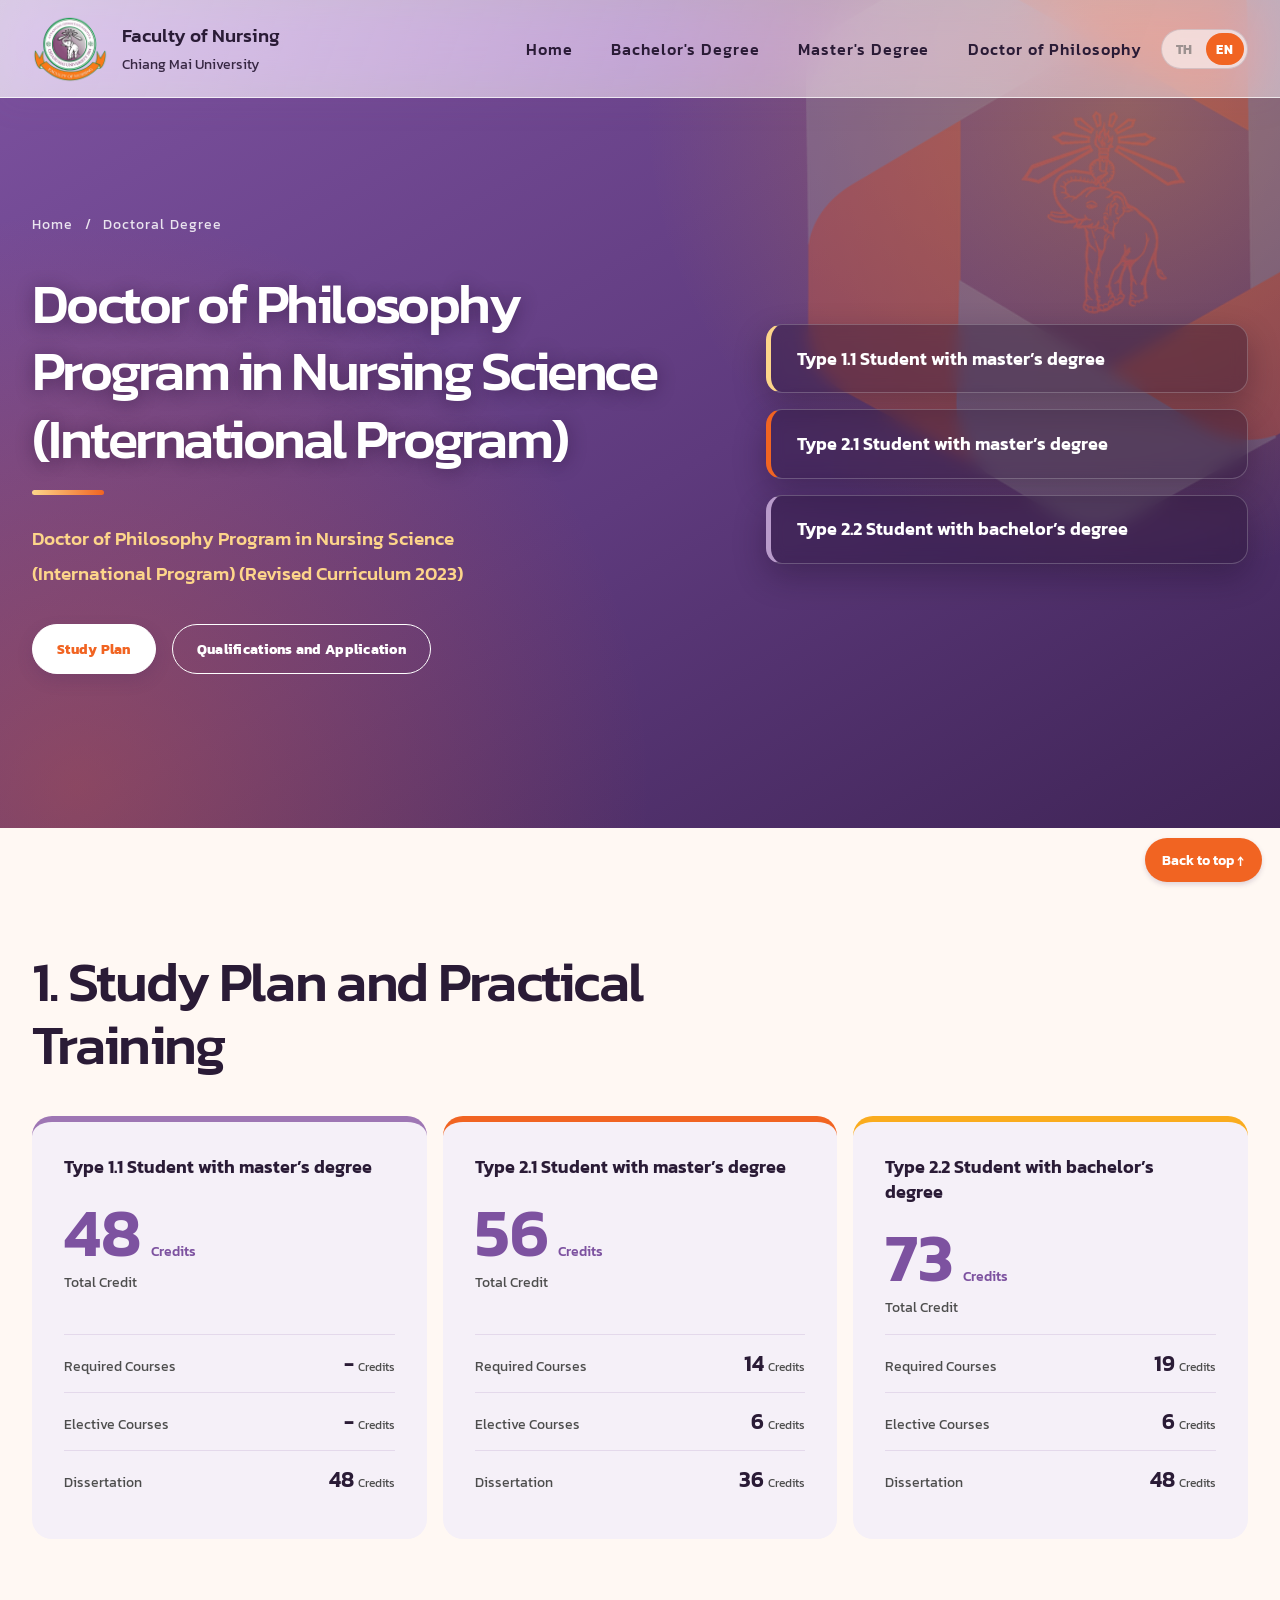
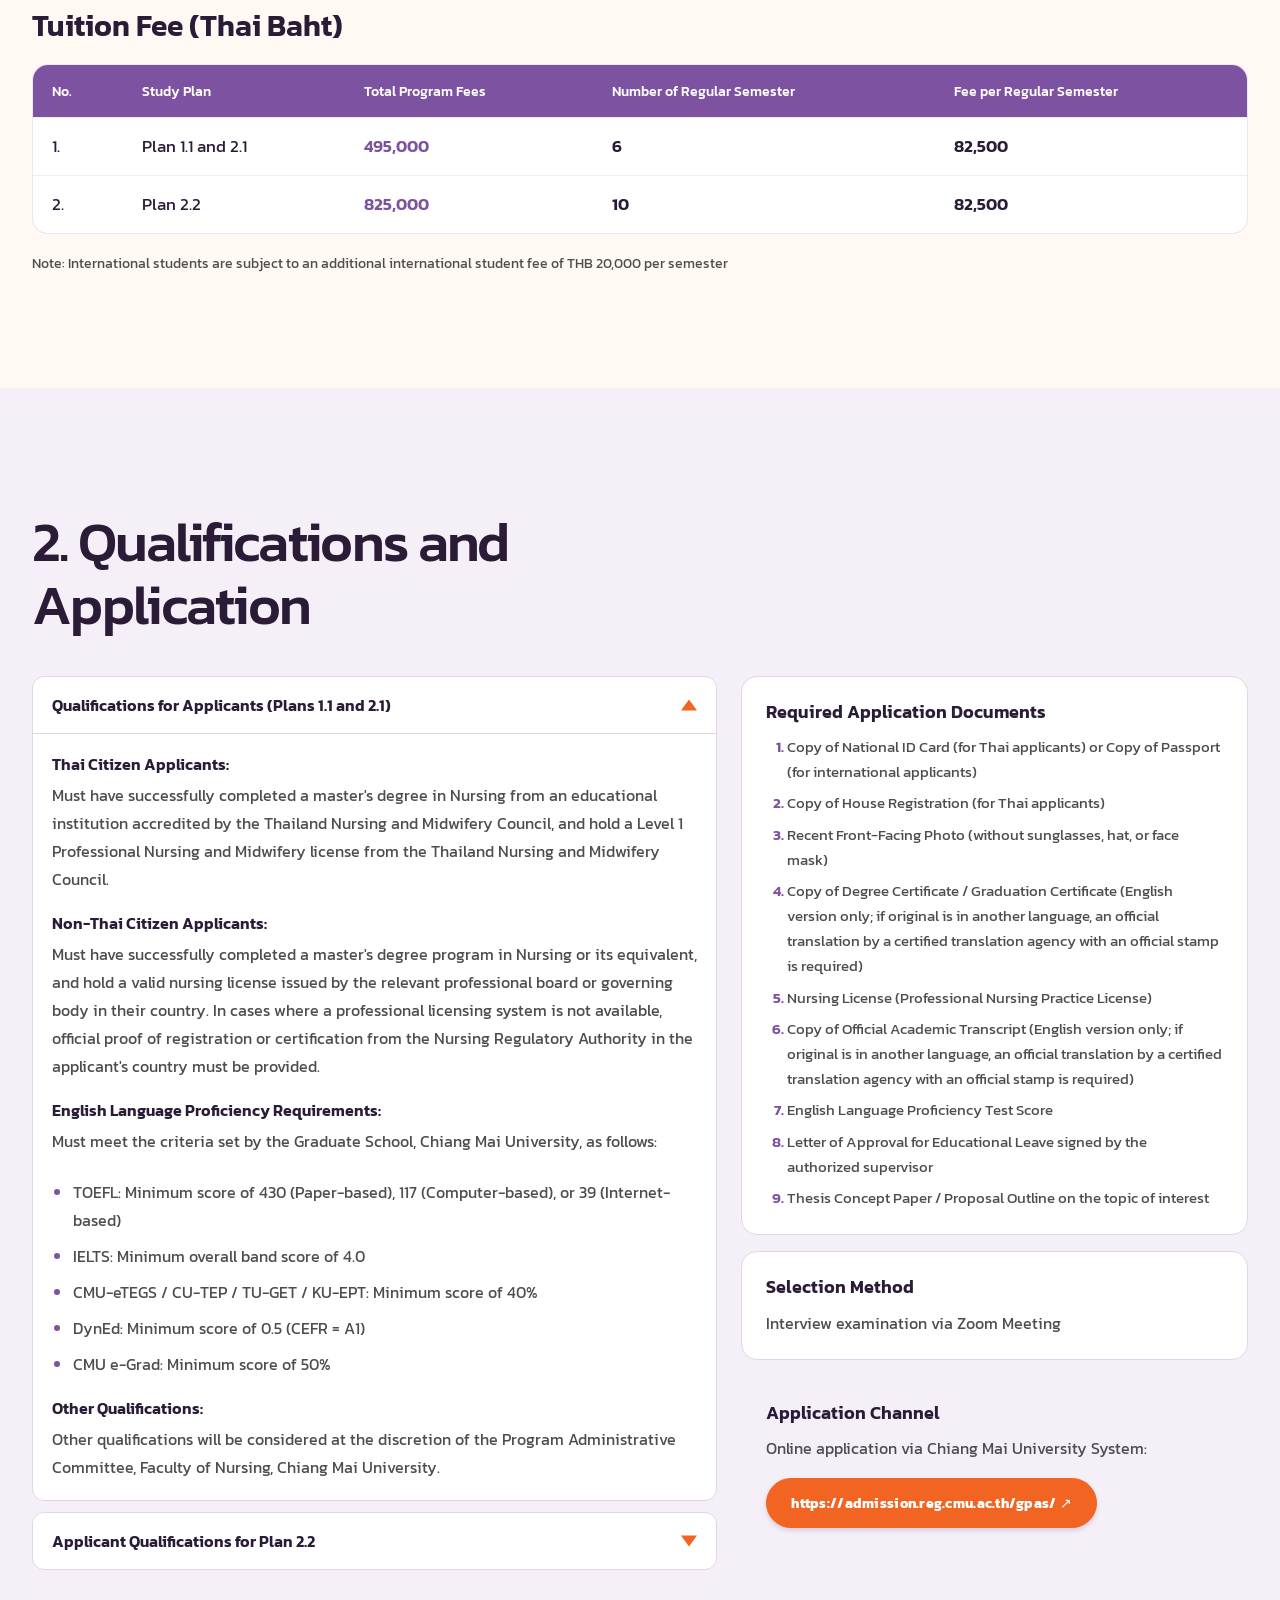
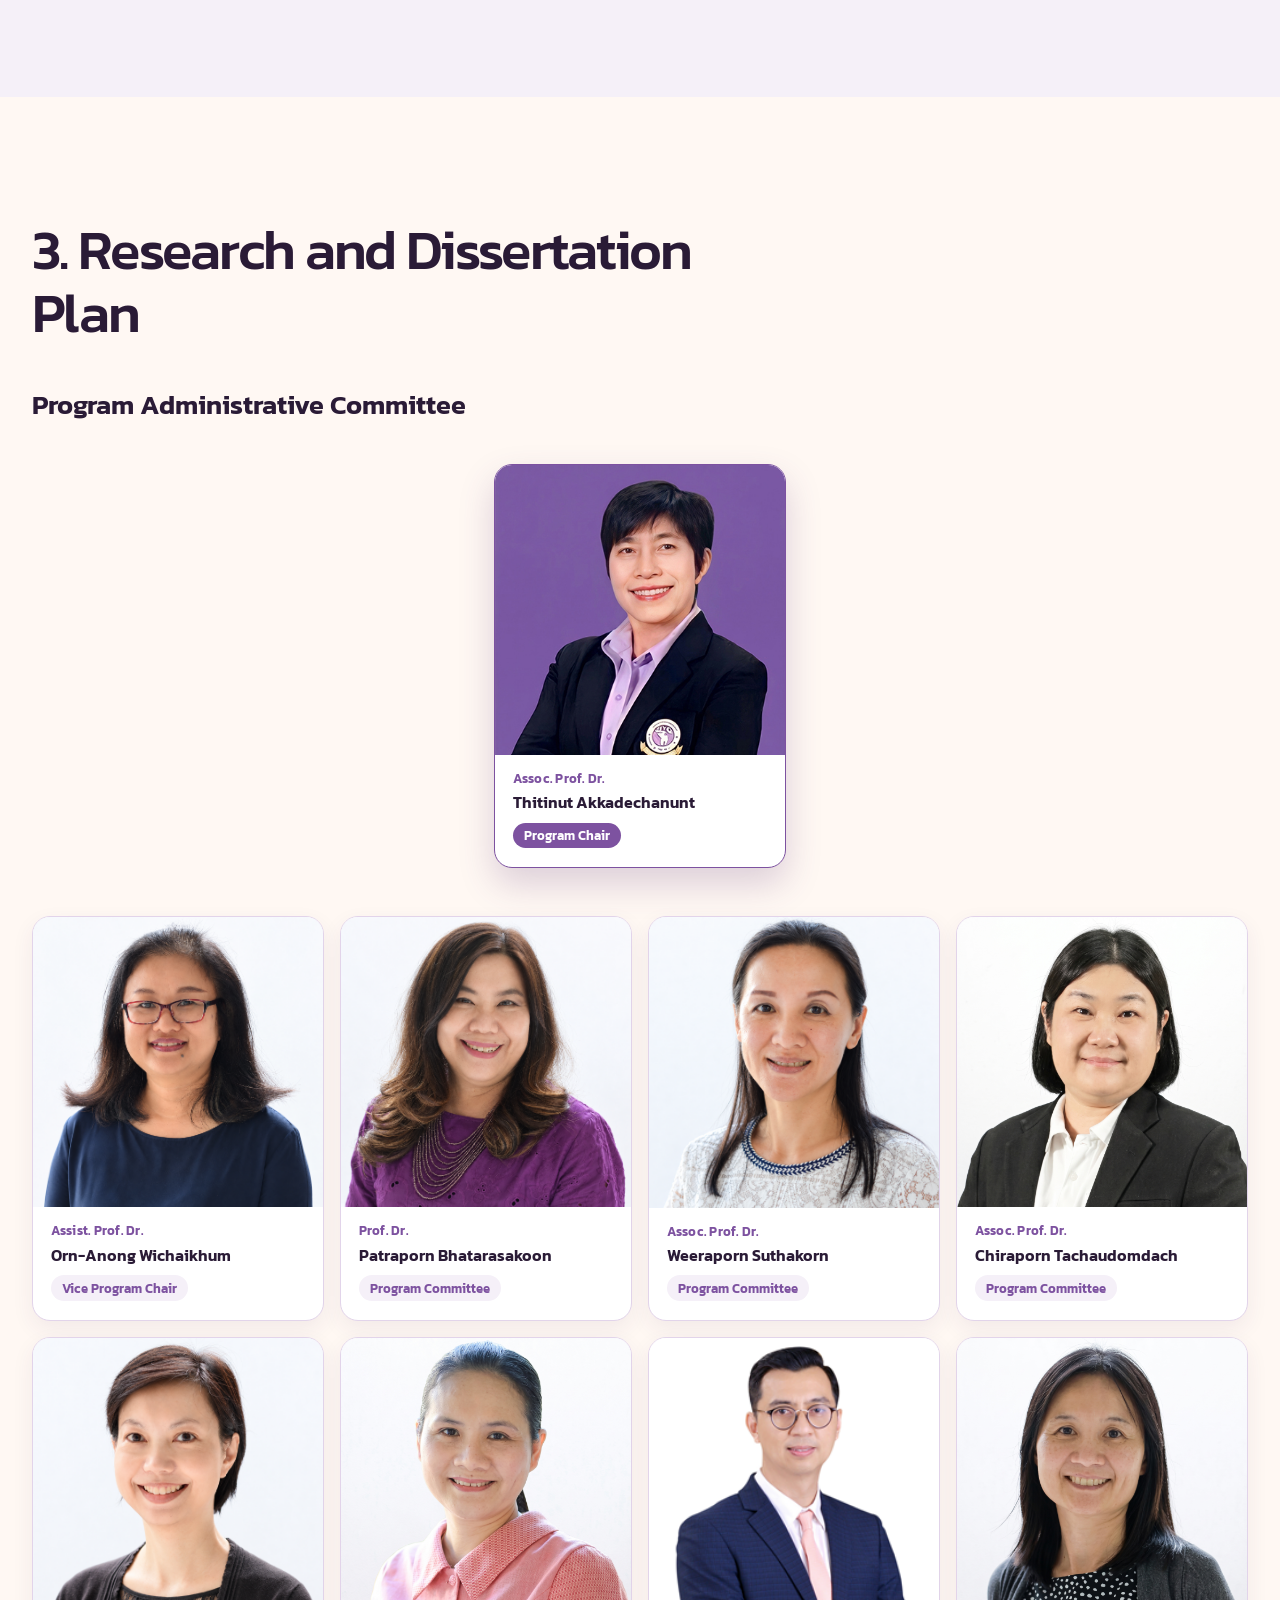
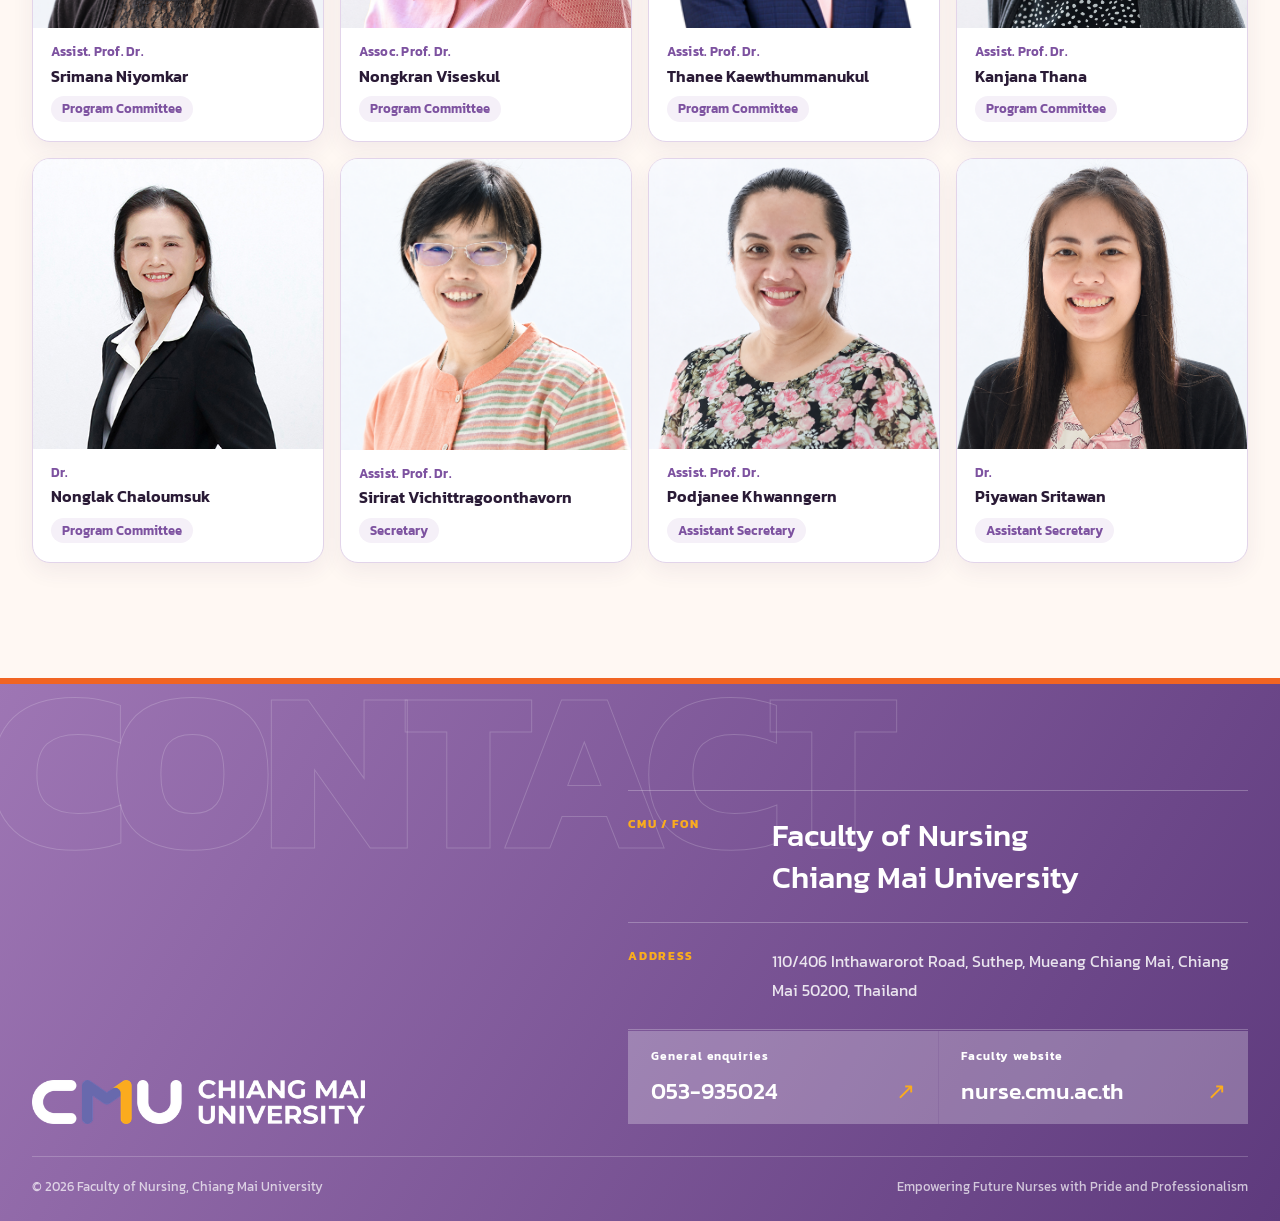
==== commit cc29a632: "ปรับกรรมการ ป.เอก" ====
--- a/doctoral.html
+++ b/doctoral.html
@@ -13,10 +13,10 @@
     <link rel="stylesheet" href="experience.css" />
     <link rel="stylesheet" href="program-pages.css" />
     <link rel="stylesheet" href="campaign.css?v=20261023-1" />
-    <link rel="stylesheet" href="brand.css?v=20261023-7" />
-    <link rel="stylesheet" href="undergraduate.css?v=20261023-30" />
-    <link rel="stylesheet" href="levels.css?v=20261023-6" />
-    <link rel="stylesheet" href="doctoral.css?v=20261024-1" />
+    <link rel="stylesheet" href="brand.css?v=20261024-1" />
+    <link rel="stylesheet" href="undergraduate.css?v=20261024-1" />
+    <link rel="stylesheet" href="levels.css?v=20261024-1" />
+    <link rel="stylesheet" href="doctoral.css?v=20261024-6" />
     <!-- components.js draws the shared header/footer; script.js handles language, menu and reveal effects -->
     <script defer src="components.js?v=20261023-3"></script>
     <script defer src="script.js?v=20261023-1"></script>
@@ -32,19 +32,18 @@
       <section class="degree-hero">
         <div class="container degree-hero-grid">
           <div class="reveal">
-            <div class="degree-breadcrumb"><a href="index.html" data-th="หน้าแรก" data-en="Home">หน้าแรก</a><span>/</span><span data-th="ระดับปริญญาเอก" data-en="ระดับปริญญาเอก">ระดับปริญญาเอก</span></div>
+            <div class="degree-breadcrumb"><a href="index.html" data-th="หน้าแรก" data-en="Home">หน้าแรก</a><span>/</span><span data-th="ระดับปริญญาเอก" data-en="Doctoral Degree">ระดับปริญญาเอก</span></div>
             <h1 data-th="หลักสูตรปรัชญาดุษฎีบัณฑิต สาขาวิชาพยาบาลศาสตร์ (หลักสูตรนานาชาติ)" data-en="Doctor of Philosophy Program in Nursing Science (International Program)">หลักสูตรปรัชญาดุษฎีบัณฑิต สาขาวิชาพยาบาลศาสตร์ (หลักสูตรนานาชาติ)</h1>
-            <p class="degree-lede" data-th="Doctor of Philosophy Program in Nursing Science (International Program) (หลักสูตรปรับปรุง พ.ศ.2566)" data-en="Doctor of Philosophy Program in Nursing Science (International Program) (หลักสูตรปรับปรุง พ.ศ.2566)">Doctor of Philosophy Program in Nursing Science (International Program) (หลักสูตรปรับปรุง พ.ศ.2566)</p>
-            <p class="phd-code">Code : 25400041100043</p>
+            <p class="degree-lede" data-th="Doctor of Philosophy Program in Nursing Science (International Program) (หลักสูตรปรับปรุง พ.ศ.2566)" data-en="Doctor of Philosophy Program in Nursing Science (International Program) (Revised Curriculum 2023)">Doctor of Philosophy Program in Nursing Science (International Program) (หลักสูตรปรับปรุง พ.ศ.2566)</p>
             <div class="degree-actions">
-              <a class="button ug-btn-main" href="#study-plan" data-th="แผนการเรียน ↓" data-en="Study Plan ↓">แผนการเรียน ↓</a>
-              <a class="button ug-btn-ghost" href="#admission" data-th="คุณสมบัติและการสมัคร ↓" data-en="Qualifications and Application ↓">คุณสมบัติและการสมัคร ↓</a>
+              <a class="button ug-btn-main" href="#study-plan" data-th="แผนการเรียน" data-en="Study Plan">แผนการเรียน</a>
+              <a class="button ug-btn-ghost" href="#admission" data-th="คุณสมบัติและการสมัคร" data-en="Qualifications and Application">คุณสมบัติและการสมัคร</a>
             </div>
           </div>
           <ul class="ug-facts reveal reveal-delay-1">
-            <li><b>Type 1.1 · 48</b></li>
-            <li><b>Type 2.1 · 56</b></li>
-            <li><b>Type 2.2 · 73</b></li>
+            <li><b data-th="แบบ 1.1 ผู้สำเร็จการศึกษาปริญญาโท" data-en="Type 1.1 Student with master’s degree">แบบ 1.1 ผู้สำเร็จการศึกษาปริญญาโท</b></li>
+            <li><b data-th="แบบ 2.1 ผู้สำเร็จการศึกษาปริญญาโท" data-en="Type 2.1 Student with master’s degree">แบบ 2.1 ผู้สำเร็จการศึกษาปริญญาโท</b></li>
+            <li><b data-th="แบบ 2.2 ผู้สำเร็จการศึกษาปริญญาตรี" data-en="Type 2.2 Student with bachelor’s degree">แบบ 2.2 ผู้สำเร็จการศึกษาปริญญาตรี</b></li>
           </ul>
         </div>
       </section>
@@ -57,33 +56,33 @@
           </div>
           <div class="phd-plans">
             <article class="phd-plan reveal">
-              <h3>Type 1.1 Student with master’s degree</h3>
-              <p class="phd-plan-total"><b>48</b><span data-th="หน่วยกิต Credit" data-en="หน่วยกิต Credit">หน่วยกิต Credit</span></p>
+              <h3 data-th="แบบ 1.1 ผู้สำเร็จการศึกษาปริญญาโท" data-en="Type 1.1 Student with master’s degree">แบบ 1.1 ผู้สำเร็จการศึกษาปริญญาโท</h3>
+              <p class="phd-plan-total"><b>48</b><span data-th="หน่วยกิต" data-en="Credits">หน่วยกิต</span></p>
               <p class="phd-plan-label" data-th="จำนวนหน่วยกิตรวม" data-en="Total Credit">จำนวนหน่วยกิตรวม</p>
               <dl>
-                <div><dt data-th="รายวิชาบังคับ" data-en="Required Courses">รายวิชาบังคับ</dt><dd><b>-</b> <span data-th="หน่วยกิต Credit" data-en="หน่วยกิต Credit">หน่วยกิต Credit</span></dd></div>
-                <div><dt data-th="รายวิชาเลือก" data-en="Elective Courses">รายวิชาเลือก</dt><dd><b>-</b> <span data-th="หน่วยกิต Credit" data-en="หน่วยกิต Credit">หน่วยกิต Credit</span></dd></div>
-                <div><dt data-th="วิทยานิพนธ์" data-en="Dissertation">วิทยานิพนธ์</dt><dd><b>48</b> <span data-th="หน่วยกิต Credit" data-en="หน่วยกิต Credit">หน่วยกิต Credit</span></dd></div>
+                <div><dt data-th="รายวิชาบังคับ" data-en="Required Courses">รายวิชาบังคับ</dt><dd><b>-</b> <span data-th="หน่วยกิต" data-en="Credits">หน่วยกิต</span></dd></div>
+                <div><dt data-th="รายวิชาเลือก" data-en="Elective Courses">รายวิชาเลือก</dt><dd><b>-</b> <span data-th="หน่วยกิต" data-en="Credits">หน่วยกิต</span></dd></div>
+                <div><dt data-th="วิทยานิพนธ์" data-en="Dissertation">วิทยานิพนธ์</dt><dd><b>48</b> <span data-th="หน่วยกิต" data-en="Credits">หน่วยกิต</span></dd></div>
               </dl>
             </article>
             <article class="phd-plan reveal reveal-delay-1">
-              <h3>Type 2.1 Student with master’s degree</h3>
-              <p class="phd-plan-total"><b>56</b><span data-th="หน่วยกิต Credit" data-en="หน่วยกิต Credit">หน่วยกิต Credit</span></p>
+              <h3 data-th="แบบ 2.1 ผู้สำเร็จการศึกษาปริญญาโท" data-en="Type 2.1 Student with master’s degree">แบบ 2.1 ผู้สำเร็จการศึกษาปริญญาโท</h3>
+              <p class="phd-plan-total"><b>56</b><span data-th="หน่วยกิต" data-en="Credits">หน่วยกิต</span></p>
               <p class="phd-plan-label" data-th="จำนวนหน่วยกิตรวม" data-en="Total Credit">จำนวนหน่วยกิตรวม</p>
               <dl>
-                <div><dt data-th="รายวิชาบังคับ" data-en="Required Courses">รายวิชาบังคับ</dt><dd><b>14</b> <span data-th="หน่วยกิต Credit" data-en="หน่วยกิต Credit">หน่วยกิต Credit</span></dd></div>
-                <div><dt data-th="รายวิชาเลือก" data-en="Elective Courses">รายวิชาเลือก</dt><dd><b>6</b> <span data-th="หน่วยกิต Credit" data-en="หน่วยกิต Credit">หน่วยกิต Credit</span></dd></div>
-                <div><dt data-th="วิทยานิพนธ์" data-en="Dissertation">วิทยานิพนธ์</dt><dd><b>36</b> <span data-th="หน่วยกิต Credit" data-en="หน่วยกิต Credit">หน่วยกิต Credit</span></dd></div>
+                <div><dt data-th="รายวิชาบังคับ" data-en="Required Courses">รายวิชาบังคับ</dt><dd><b>14</b> <span data-th="หน่วยกิต" data-en="Credits">หน่วยกิต</span></dd></div>
+                <div><dt data-th="รายวิชาเลือก" data-en="Elective Courses">รายวิชาเลือก</dt><dd><b>6</b> <span data-th="หน่วยกิต" data-en="Credits">หน่วยกิต</span></dd></div>
+                <div><dt data-th="วิทยานิพนธ์" data-en="Dissertation">วิทยานิพนธ์</dt><dd><b>36</b> <span data-th="หน่วยกิต" data-en="Credits">หน่วยกิต</span></dd></div>
               </dl>
             </article>
             <article class="phd-plan reveal reveal-delay-2">
-              <h3>Type 2.2 Student with bachelor’s degree</h3>
-              <p class="phd-plan-total"><b>73</b><span data-th="หน่วยกิต Credit" data-en="หน่วยกิต Credit">หน่วยกิต Credit</span></p>
+              <h3 data-th="แบบ 2.2 ผู้สำเร็จการศึกษาปริญญาตรี" data-en="Type 2.2 Student with bachelor’s degree">แบบ 2.2 ผู้สำเร็จการศึกษาปริญญาตรี</h3>
+              <p class="phd-plan-total"><b>73</b><span data-th="หน่วยกิต" data-en="Credits">หน่วยกิต</span></p>
               <p class="phd-plan-label" data-th="จำนวนหน่วยกิตรวม" data-en="Total Credit">จำนวนหน่วยกิตรวม</p>
               <dl>
-                <div><dt data-th="รายวิชาบังคับ" data-en="Required Courses">รายวิชาบังคับ</dt><dd><b>19</b> <span data-th="หน่วยกิต Credit" data-en="หน่วยกิต Credit">หน่วยกิต Credit</span></dd></div>
-                <div><dt data-th="รายวิชาเลือก" data-en="Elective Courses">รายวิชาเลือก</dt><dd><b>6</b> <span data-th="หน่วยกิต Credit" data-en="หน่วยกิต Credit">หน่วยกิต Credit</span></dd></div>
-                <div><dt data-th="วิทยานิพนธ์" data-en="Dissertation">วิทยานิพนธ์</dt><dd><b>48</b> <span data-th="หน่วยกิต Credit" data-en="หน่วยกิต Credit">หน่วยกิต Credit</span></dd></div>
+                <div><dt data-th="รายวิชาบังคับ" data-en="Required Courses">รายวิชาบังคับ</dt><dd><b>19</b> <span data-th="หน่วยกิต" data-en="Credits">หน่วยกิต</span></dd></div>
+                <div><dt data-th="รายวิชาเลือก" data-en="Elective Courses">รายวิชาเลือก</dt><dd><b>6</b> <span data-th="หน่วยกิต" data-en="Credits">หน่วยกิต</span></dd></div>
+                <div><dt data-th="วิทยานิพนธ์" data-en="Dissertation">วิทยานิพนธ์</dt><dd><b>48</b> <span data-th="หน่วยกิต" data-en="Credits">หน่วยกิต</span></dd></div>
               </dl>
             </article>
           </div>
@@ -144,24 +143,117 @@
       <section class="ug-section" id="committee">
         <div class="container">
           <div class="ug-heading reveal">
-            <h2>3. แผนวิจัยและวิทยานิพนธ์</h2>
-          </div>
-          <h3 class="phd-committee-title reveal">คณะกรรมการบริหารหลักสูตร</h3>
-          <ol class="phd-committee reveal">
-            <li><span>1</span>รองศาสตราจารย์ ดร.ฐิติณัฏฐ์ อัคคะเดชอนันต์  ประธานกรรมการ</li>
-            <li><span>2</span>ผู้ช่วยศาสตราจารย์ ดร.อรอนงค์ วิชัยคำ รองประธานกรรมการ</li>
-            <li><span>3</span>ศาสตราจารย์ ดร.ภัทราภรณ์ ภทรสกุล กรรมการ</li>
-            <li><span>4</span>รองศาสตราจารย์ ดร.วีระพร ศุทธากรณ์ กรรมการ</li>
-            <li><span>5</span>รองศาสตราจารย์ ดร.จิราภรณ์ เตชะอุดมเดชกรรมการ</li>
-            <li><span>6</span>ผู้ช่วยศาสตราจารย์ ดร.ศรีมนา นิยมค้า กรรมการ</li>
-            <li><span>7</span>รองศาสตราจารย์ ดร.นงค์คราญ วิเศษกุล กรรมการ</li>
-            <li><span>8</span>ผู้ช่วยศาสตราจารย์ ดร.ธานี แก้วธรรมานุกูล กรรมการ</li>
-            <li><span>9</span>ผู้ช่วยศาสตราจารย์ ดร.กาญจนา ธานะ กรรมการ</li>
-            <li><span>10</span>อาจารย์ ดร.นงลักษณ์ เฉลิมสุข กรรมการ</li>
-            <li><span>11</span>ผู้ช่วยศาสตราจารย์ ดร.ศิริรัตน์ วิชิตตระกูลถาวร เลขานุการ</li>
-            <li><span>12</span>ผู้ช่วยศาสตราจารย์ ดร.พจนีย์ ขวัญเงิน ผู้ช่วยเลขานุการ</li>
-            <li><span>13</span>อาจารย์ ดร.ปิยวรรณ ศรีตะวรรณ ผู้ช่วยเลขานุการ</li>
-          </ol>
+            <h2 data-th="3. แผนวิจัยและวิทยานิพนธ์" data-en="3. Research and Dissertation Plan">3. แผนวิจัยและวิทยานิพนธ์</h2>
+          </div>
+          <h3 class="phd-committee-title reveal" data-th="คณะกรรมการบริหารหลักสูตร" data-en="Program Administrative Committee">คณะกรรมการบริหารหลักสูตร</h3>
+          <!-- Photos: image/Committee/<English-name>.jpg (square, ~400–600px); a placeholder shows until the file exists.
+               English names: edit data-en on .phd-member-name; academic title is .phd-member-title. -->
+          <ul class="phd-committee reveal">
+            <li class="phd-member">
+              <figure class="phd-photo"><img src="image/Committee/Thitinut.jpg" alt="" loading="lazy" onerror="this.remove()"></figure>
+              <div>
+                <p class="phd-member-title" data-th="รองศาสตราจารย์ ดร." data-en="Assoc. Prof. Dr.">รองศาสตราจารย์ ดร.</p>
+                <p class="phd-member-name" data-th="ฐิติณัฏฐ์ อัคคะเดชอนันต์" data-en="Thitinut Akkadechanunt">ฐิติณัฏฐ์ อัคคะเดชอนันต์</p>
+                <p class="phd-member-role" data-th="ประธานกรรมการ" data-en="Program Chair">ประธานกรรมการ</p>
+              </div>
+            </li>
+            <li class="phd-member">
+              <figure class="phd-photo"><img src="image/Committee/Orn-Anong.png" alt="" loading="lazy" onerror="this.remove()"></figure>
+              <div>
+                <p class="phd-member-title" data-th="ผู้ช่วยศาสตราจารย์ ดร." data-en="Assist. Prof. Dr.">ผู้ช่วยศาสตราจารย์ ดร.</p>
+                <p class="phd-member-name" data-th="อรอนงค์ วิชัยคำ" data-en="Orn-Anong Wichaikhum">อรอนงค์ วิชัยคำ</p>
+                <p class="phd-member-role" data-th="รองประธานกรรมการ" data-en="Vice Program Chair">รองประธานกรรมการ</p>
+              </div>
+            </li>
+            <li class="phd-member">
+              <figure class="phd-photo"><img src="image/Committee/Patraporn.png" alt="" loading="lazy" onerror="this.remove()"></figure>
+              <div>
+                <p class="phd-member-title" data-th="ศาสตราจารย์ ดร." data-en="Prof. Dr.">ศาสตราจารย์ ดร.</p>
+                <p class="phd-member-name" data-th="ภัทราภรณ์ ภทรสกุล" data-en="Patraporn Bhatarasakoon">ภัทราภรณ์ ภทรสกุล</p>
+                <p class="phd-member-role" data-th="กรรมการ" data-en="Program Committee">กรรมการ</p>
+              </div>
+            </li>
+            <li class="phd-member">
+              <figure class="phd-photo"><img src="image/Committee/Weeraporn.png" alt="" loading="lazy" onerror="this.remove()"></figure>
+              <div>
+                <p class="phd-member-title" data-th="รองศาสตราจารย์ ดร." data-en="Assoc. Prof. Dr.">รองศาสตราจารย์ ดร.</p>
+                <p class="phd-member-name" data-th="วีระพร ศุทธากรณ์" data-en="Weeraporn Suthakorn">วีระพร ศุทธากรณ์</p>
+                <p class="phd-member-role" data-th="กรรมการ" data-en="Program Committee">กรรมการ</p>
+              </div>
+            </li>
+            <li class="phd-member">
+              <figure class="phd-photo"><img src="image/Committee/Chiraporn.jpg" alt="" loading="lazy" onerror="this.remove()"></figure>
+              <div>
+                <p class="phd-member-title" data-th="รองศาสตราจารย์ ดร." data-en="Assoc. Prof. Dr.">รองศาสตราจารย์ ดร.</p>
+                <p class="phd-member-name" data-th="จิราภรณ์ เตชะอุดมเดช" data-en="Chiraporn Tachaudomdach">จิราภรณ์ เตชะอุดมเดช</p>
+                <p class="phd-member-role" data-th="กรรมการ" data-en="Program Committee">กรรมการ</p>
+              </div>
+            </li>
+            <li class="phd-member">
+              <figure class="phd-photo"><img src="image/Committee/Srimana.png" alt="" loading="lazy" onerror="this.remove()"></figure>
+              <div>
+                <p class="phd-member-title" data-th="ผู้ช่วยศาสตราจารย์ ดร." data-en="Assist. Prof. Dr.">ผู้ช่วยศาสตราจารย์ ดร.</p>
+                <p class="phd-member-name" data-th="ศรีมนา นิยมค้า" data-en="Srimana Niyomkar">ศรีมนา นิยมค้า</p>
+                <p class="phd-member-role" data-th="กรรมการ" data-en="Program Committee">กรรมการ</p>
+              </div>
+            </li>
+            <li class="phd-member">
+              <figure class="phd-photo"><img src="image/Committee/Nongkran.jpg" alt="" loading="lazy" onerror="this.remove()"></figure>
+              <div>
+                <p class="phd-member-title" data-th="รองศาสตราจารย์ ดร." data-en="Assoc. Prof. Dr.">รองศาสตราจารย์ ดร.</p>
+                <p class="phd-member-name" data-th="นงค์คราญ วิเศษกุล" data-en="Nongkran Viseskul">นงค์คราญ วิเศษกุล</p>
+                <p class="phd-member-role" data-th="กรรมการ" data-en="Program Committee">กรรมการ</p>
+              </div>
+            </li>
+            <li class="phd-member">
+              <figure class="phd-photo"><img src="image/Committee/Thanee.png" alt="" loading="lazy" onerror="this.remove()"></figure>
+              <div>
+                <p class="phd-member-title" data-th="ผู้ช่วยศาสตราจารย์ ดร." data-en="Assist. Prof. Dr.">ผู้ช่วยศาสตราจารย์ ดร.</p>
+                <p class="phd-member-name" data-th="ธานี แก้วธรรมานุกูล" data-en="Thanee Kaewthummanukul">ธานี แก้วธรรมานุกูล</p>
+                <p class="phd-member-role" data-th="กรรมการ" data-en="Program Committee">กรรมการ</p>
+              </div>
+            </li>
+            <li class="phd-member">
+              <figure class="phd-photo"><img src="image/Committee/Kanjana.jpg" alt="" loading="lazy" onerror="this.remove()"></figure>
+              <div>
+                <p class="phd-member-title" data-th="ผู้ช่วยศาสตราจารย์ ดร." data-en="Assist. Prof. Dr.">ผู้ช่วยศาสตราจารย์ ดร.</p>
+                <p class="phd-member-name" data-th="กาญจนา ธานะ" data-en="Kanjana Thana">กาญจนา ธานะ</p>
+                <p class="phd-member-role" data-th="กรรมการ" data-en="Program Committee">กรรมการ</p>
+              </div>
+            </li>
+            <li class="phd-member">
+              <figure class="phd-photo"><img src="image/Committee/Nonglak.jpg" alt="" loading="lazy" onerror="this.remove()"></figure>
+              <div>
+                <p class="phd-member-title" data-th="อาจารย์ ดร." data-en="Dr.">อาจารย์ ดร.</p>
+                <p class="phd-member-name" data-th="นงลักษณ์ เฉลิมสุข" data-en="Nonglak Chaloumsuk">นงลักษณ์ เฉลิมสุข</p>
+                <p class="phd-member-role" data-th="กรรมการ" data-en="Program Committee">กรรมการ</p>
+              </div>
+            </li>
+            <li class="phd-member">
+              <figure class="phd-photo"><img src="image/Committee/Sirirat.png" alt="" loading="lazy" onerror="this.remove()"></figure>
+              <div>
+                <p class="phd-member-title" data-th="ผู้ช่วยศาสตราจารย์ ดร." data-en="Assist. Prof. Dr.">ผู้ช่วยศาสตราจารย์ ดร.</p>
+                <p class="phd-member-name" data-th="ศิริรัตน์ วิชิตตระกูลถาวร" data-en="Sirirat Vichittragoonthavorn">ศิริรัตน์ วิชิตตระกูลถาวร</p>
+                <p class="phd-member-role" data-th="เลขานุการ" data-en="Secretary">เลขานุการ</p>
+              </div>
+            </li>
+            <li class="phd-member">
+              <figure class="phd-photo"><img src="image/Committee/Podjanee.png" alt="" loading="lazy" onerror="this.remove()"></figure>
+              <div>
+                <p class="phd-member-title" data-th="ผู้ช่วยศาสตราจารย์ ดร." data-en="Assist. Prof. Dr.">ผู้ช่วยศาสตราจารย์ ดร.</p>
+                <p class="phd-member-name" data-th="พจนีย์ ขวัญเงิน" data-en="Podjanee Khwanngern">พจนีย์ ขวัญเงิน</p>
+                <p class="phd-member-role" data-th="ผู้ช่วยเลขานุการ" data-en="Assistant Secretary">ผู้ช่วยเลขานุการ</p>
+              </div>
+            </li>
+            <li class="phd-member">
+              <figure class="phd-photo"><img src="image/Committee/Piyawan.png" alt="" loading="lazy" onerror="this.remove()"></figure>
+              <div>
+                <p class="phd-member-title" data-th="อาจารย์ ดร." data-en="Dr.">อาจารย์ ดร.</p>
+                <p class="phd-member-name" data-th="ปิยวรรณ ศรีตะวรรณ" data-en="Piyawan Sritawan">ปิยวรรณ ศรีตะวรรณ</p>
+                <p class="phd-member-role" data-th="ผู้ช่วยเลขานุการ" data-en="Assistant Secretary">ผู้ช่วยเลขานุการ</p>
+              </div>
+            </li>
+          </ul>
         </div>
       </section>
 
--- a/brand.css
+++ b/brand.css
@@ -94,7 +94,7 @@
 .chapter-strip a:hover { color: var(--ink); background: var(--ci-orange-soft); letter-spacing: .04em; }
 
 /* ---------- Program finder cards ---------- */
-.finder-undergraduate { background: linear-gradient(150deg, #FDC456, var(--ci-gold) 60%); color: var(--ink); }
+.finder-undergraduate { background: linear-gradient(150deg, #AED581, #7CB342 60%); color: var(--ink); }
 .finder-masters { background: linear-gradient(150deg, #fc8e4e, #f16422 60%); color: var(--ink); }
 .finder-doctoral { background: linear-gradient(150deg, var(--ci-purple), var(--ci-purple-strong) 60%); color: #fff; }
 .finder-undergraduate .finder-cta, .finder-masters .finder-cta { border-color: rgba(43, 24, 56, .2); }
@@ -187,7 +187,7 @@
 .degree-hero::after { border-color: #ffffff25; }
 .degree-page .site-footer { background: linear-gradient(120deg, var(--ci-purple), var(--ci-purple-deep)); }
 .level-nav a { color: var(--ink); }
-.level-nav a:nth-child(1) { background: var(--ci-gold); color: var(--ink); }
+.level-nav a:nth-child(1) { background: #7CB342; color: var(--ink); }
 .level-nav a:nth-child(2) { background: var(--ci-orange); color: var(--ink); }
 .level-nav a:nth-child(3) { background: var(--ci-purple-strong); color: #fff; }
 .level-nav a { border-color: #ffffff38; transition: filter .25s; }
--- a/undergraduate.css
+++ b/undergraduate.css
@@ -153,10 +153,10 @@
 
 /* ---------- Content cards: glassmorphism instead of solid yellow ---------- */
 .level-ug .ug-section { background:
-  radial-gradient(circle at 8% 15%, rgba(250, 172, 30, .22), transparent 35%),
+  radial-gradient(circle at 8% 15%, rgba(124, 179, 66, .22), transparent 35%),
   radial-gradient(circle at 92% 85%, rgba(158, 118, 180, .18), transparent 38%), var(--cream); }
 .level-ug .ug-section-tint { background:
-  radial-gradient(circle at 90% 10%, rgba(250, 172, 30, .25), transparent 38%),
+  radial-gradient(circle at 90% 10%, rgba(124, 179, 66, .25), transparent 38%),
   radial-gradient(circle at 10% 90%, rgba(241, 100, 34, .12), transparent 35%), var(--lv-tint); }
 
 .ug-program, .ug-program-thai, .ug-program-intl, .ug-card, .ug-credits li, .ug-timeline li, .ug-track, .ug-track-thai, .ug-track-intl {
@@ -214,7 +214,7 @@
   background: linear-gradient(150deg, var(--lv-light, #FDC456), var(--lv, #FAAC1E) 60%);
   font-size: clamp(1.25rem, 2vw, 1.55rem); font-weight: 600;
   text-shadow: 0 1px 4px rgba(77, 77, 77, .45);
-  box-shadow: 0 .5rem 1.2rem rgba(250, 172, 30, .25);
+  box-shadow: 0 .5rem 1.2rem rgba(70, 42, 94, .14);
   backdrop-filter: none; -webkit-backdrop-filter: none;
 }
 
--- a/levels.css
+++ b/levels.css
@@ -1,12 +1,12 @@
 /* Level themes for the degree pages.
    Each page takes the colour of the Program Finder card that links to it (index.html):
-     body.level-ug  → Undergraduate · gold   #FAAC1E
+     body.level-ug  → Undergraduate · lime   #7CB342
      body.level-ma  → Master's      · coral  #FE7F56
      body.level-phd → Doctoral      · purple #9E76B4
    Only the --lv-* variables change per level; every rule below uses them,
    so all three pages share one layout and differ only in colour. */
 
-.level-ug  { --lv: #FAAC1E; --lv-light: #FDC456; --lv-deep: #C97D00; --lv-tint: #FFF6E3; --lv-text: #fff; }
+.level-ug  { --lv: #7CB342; --lv-light: #AED581; --lv-deep: #557A23; --lv-tint: #F3F9EA; --lv-text: #fff; }
 .level-ma  { --lv: #F16422; --lv-light: #FE7F56; --lv-deep: #C94A10; --lv-tint: #FFF1EB; --lv-text: #fff; }
 .level-phd { --lv: #9E76B4; --lv-light: #B99BCB; --lv-deep: #7D52A0; --lv-tint: #F5F0F8; --lv-text: #fff; }
 
--- a/doctoral.css
+++ b/doctoral.css
@@ -1,5 +1,21 @@
 /* Doctoral page (doctoral.html) — study plans, fee table, qualifications and committee */
 .level-phd .degree-hero h1 { font-size: clamp(2rem, 4.4vw, 3.6rem); line-height: 1.2; }
+
+/* Hero: deep purple so white text stays readable (white on #5E3A7D ≈ 9:1), with CI gold/orange glows */
+.degree-page.level-phd .degree-hero { background: #5E3A7D; }
+.degree-page.level-phd .degree-hero::before {
+  background: radial-gradient(circle at 88% 12%, rgba(250, 172, 30, .32), transparent 36%),
+              radial-gradient(circle at 6% 95%, rgba(241, 100, 34, .3), transparent 40%),
+              linear-gradient(150deg, #7D52A0 0%, #5E3A7D 55%, #3F2456 100%);
+}
+.degree-page.level-phd .degree-hero h1 { text-shadow: 0 2px 18px rgba(30, 12, 45, .45); }
+.degree-page.level-phd .degree-hero h1::after { content: ""; display: block; width: 4.5rem; height: 5px; margin-top: 1.1rem; border-radius: 5px; background: linear-gradient(90deg, #FDD58A, var(--ci-orange)); }
+.degree-page.level-phd .degree-hero .degree-lede { color: #FDD58A; font-weight: 500; }
+.degree-page.level-phd .degree-hero .degree-breadcrumb, .degree-page.level-phd .degree-hero .degree-breadcrumb a { color: rgba(255, 255, 255, .85); }
+.level-phd .ug-facts li { background: rgba(30, 12, 45, .35); border: 1px solid rgba(255, 255, 255, .22); border-left: 5px solid #FDD58A; box-shadow: 0 .8rem 2rem rgba(20, 8, 30, .3); backdrop-filter: blur(8px); -webkit-backdrop-filter: blur(8px); }
+.level-phd .ug-facts li:nth-child(2) { border-left-color: var(--ci-orange); }
+.level-phd .ug-facts li:nth-child(3) { border-left-color: #B99BCB; }
+.level-phd .ug-facts b { color: #fff; text-shadow: none; }
 .phd-code { display: inline-block; margin: .8rem 0 0; padding: .3rem .8rem; border-radius: 8px; background: rgba(255, 255, 255, .18); font-size: .9rem; font-weight: 500; letter-spacing: .04em; }
 
 /* Study plans */
@@ -50,14 +66,31 @@
 
 /* Committee */
 .phd-committee-title { margin: 0 0 1.2rem; font-size: clamp(1.3rem, 2.2vw, 1.7rem); font-weight: 600; }
-.phd-committee { display: grid; grid-template-columns: repeat(2, minmax(0, 1fr)); gap: .6rem 1rem; margin: 0; padding: 0; list-style: none; }
-.phd-committee li { display: flex; align-items: center; gap: .9rem; padding: .85rem 1rem; border-radius: 12px; background: var(--lv-tint); color: var(--ink); line-height: 1.5; }
-.phd-committee li span { display: grid; place-items: center; flex: 0 0 auto; width: 2rem; height: 2rem; border-radius: 50%; background: var(--lv-deep); color: #fff; font-size: .85rem; font-weight: 600; }
+.phd-committee { display: grid; grid-template-columns: repeat(4, minmax(0, 1fr)); gap: 1rem; margin: 0; padding: 0; list-style: none; }
+.phd-member { display: flex; flex-direction: column; overflow: hidden; border-radius: 18px; background: #fff; border: 1px solid var(--ci-purple-soft); box-shadow: 0 .5rem 1.4rem rgba(70, 42, 94, .07); transition: transform .25s, box-shadow .25s; }
+.phd-member:hover { transform: translateY(-4px); box-shadow: 0 1rem 2rem rgba(70, 42, 94, .14); }
+/* Placeholder silhouette shows until image/committee/NN.jpg exists (the img removes itself on error) */
+.phd-photo { position: relative; margin: 0; aspect-ratio: 1; background: var(--lv-tint) url("data:image/svg+xml,%3Csvg xmlns='http://www.w3.org/2000/svg' viewBox='0 0 100 100'%3E%3Ccircle cx='50' cy='38' r='17' fill='%23B99BCB'/%3E%3Cpath d='M16 96c2-22 17-34 34-34s32 12 34 34z' fill='%23B99BCB'/%3E%3C/svg%3E") center bottom / 70% no-repeat; }
+.phd-photo img { display: block; width: 100%; height: 100%; object-fit: cover; object-position: center top; }
+.phd-member > div { display: flex; flex: 1; flex-direction: column; gap: .5rem; padding: 1rem 1.1rem 1.2rem; }
+.phd-member-title { margin: 0; color: var(--lv-deep); font-size: .8rem; font-weight: 600; line-height: 1.3; letter-spacing: .02em; }
+.phd-member-name { margin: -.25rem 0 0; color: var(--ink); font-size: 1rem; font-weight: 600; line-height: 1.45; }
+.phd-member-role { align-self: flex-start; margin: auto 0 0; padding: .2rem .7rem; border-radius: 999px; background: var(--lv-tint); color: var(--lv-deep); font-size: .8rem; font-weight: 600; }
+.phd-member:first-child .phd-member-role { background: var(--lv-deep); color: #fff; }
+/* Chair sits alone, centred, on the first row (same card width as one column); the other 12 fill rows 2–4 */
+.phd-committee { column-gap: 1rem; row-gap: 1rem; }
+.phd-member:first-child { grid-column: 1 / -1; justify-self: center; width: calc((100% - 3rem) / 4); margin-bottom: clamp(1.2rem, 2.5vw, 2rem); border-color: var(--lv-deep); box-shadow: 0 1rem 2.2rem rgba(94, 58, 125, .22); }
+.phd-committee-title { margin-bottom: clamp(1.6rem, 3vw, 2.4rem); }
 
 @media (max-width: 1024px) {
   .phd-plans { grid-template-columns: 1fr; }
   .phd-admission { grid-template-columns: 1fr; }
+  .phd-committee { grid-template-columns: repeat(3, minmax(0, 1fr)); }
+  .phd-member:first-child { width: calc((100% - 2rem) / 3); }
 }
 @media (max-width: 700px) {
-  .phd-committee { grid-template-columns: 1fr; }
+  .phd-committee { grid-template-columns: repeat(2, minmax(0, 1fr)); column-gap: .7rem; row-gap: .7rem; }
+  .phd-member:first-child { width: calc((100% - .7rem) / 2); }
+  .phd-member > div { padding: .8rem .85rem 1rem; }
+  .phd-member-name { font-size: .9rem; }
 }
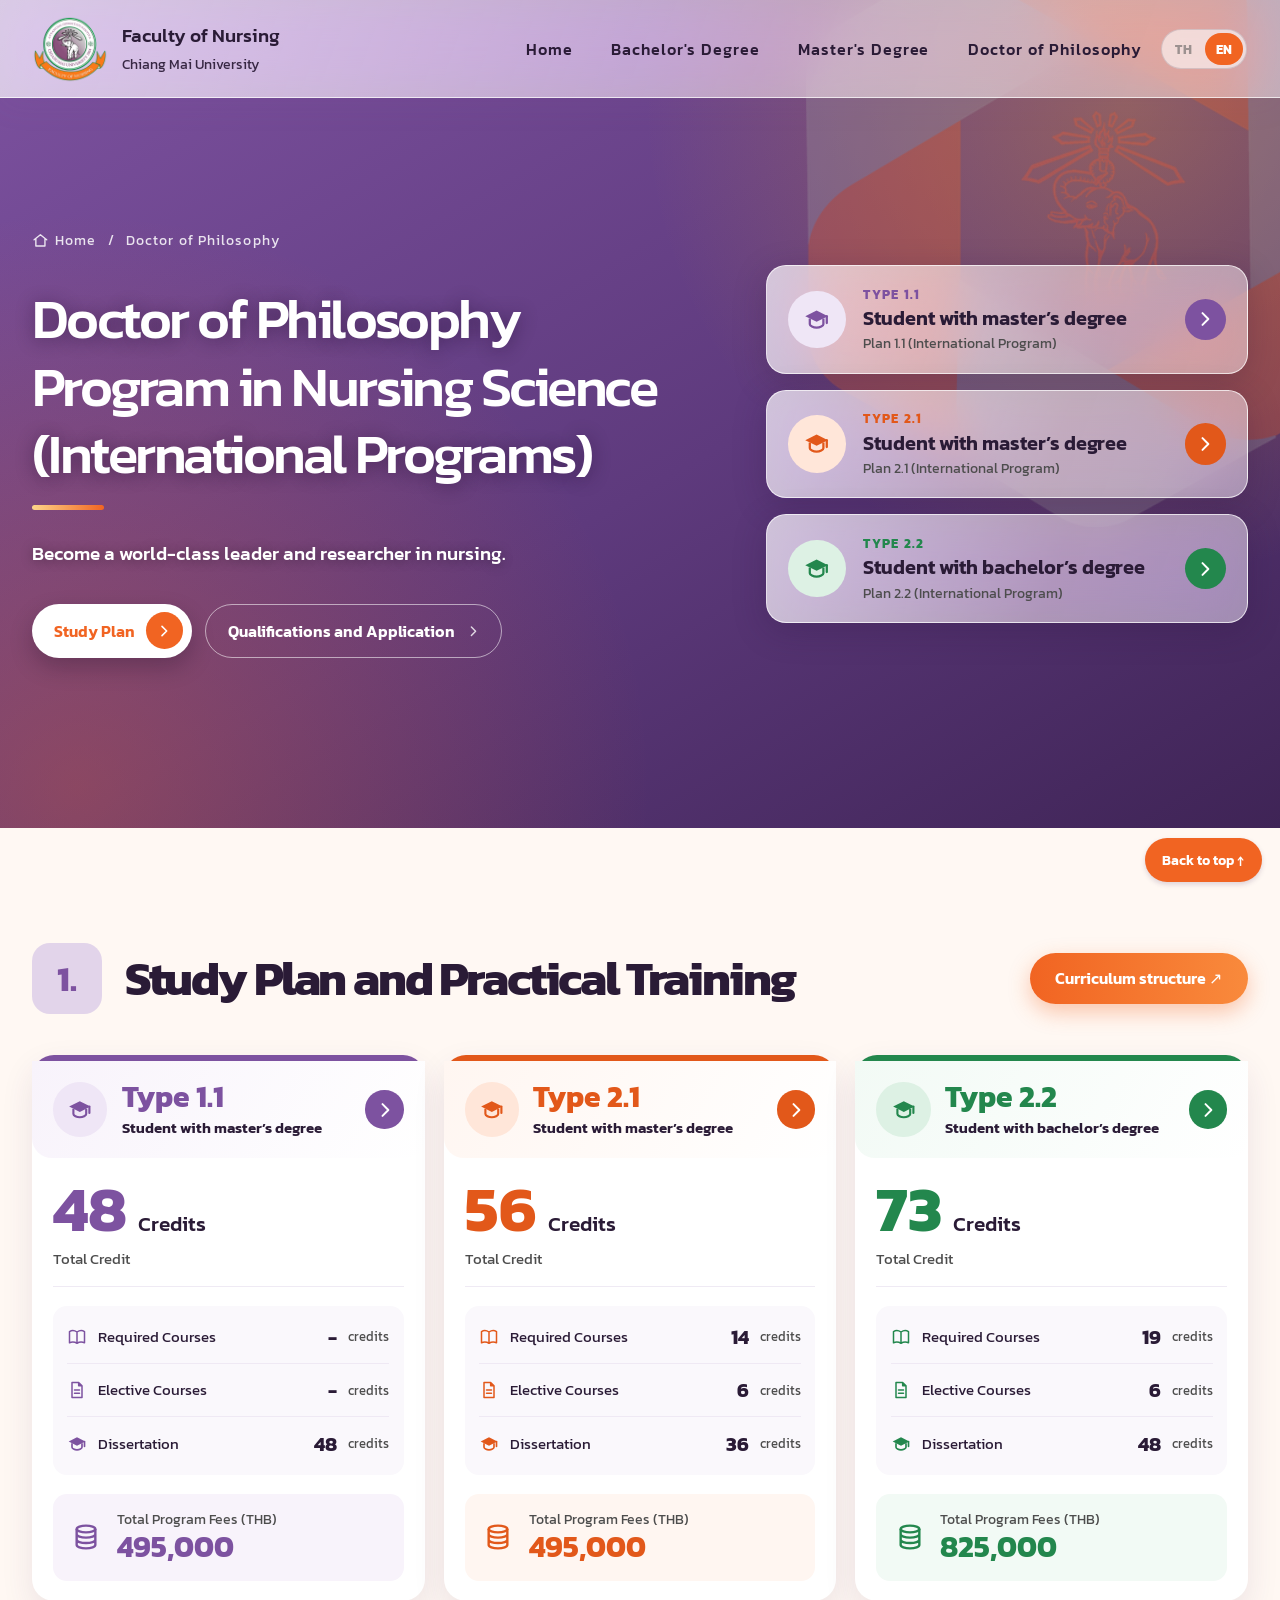
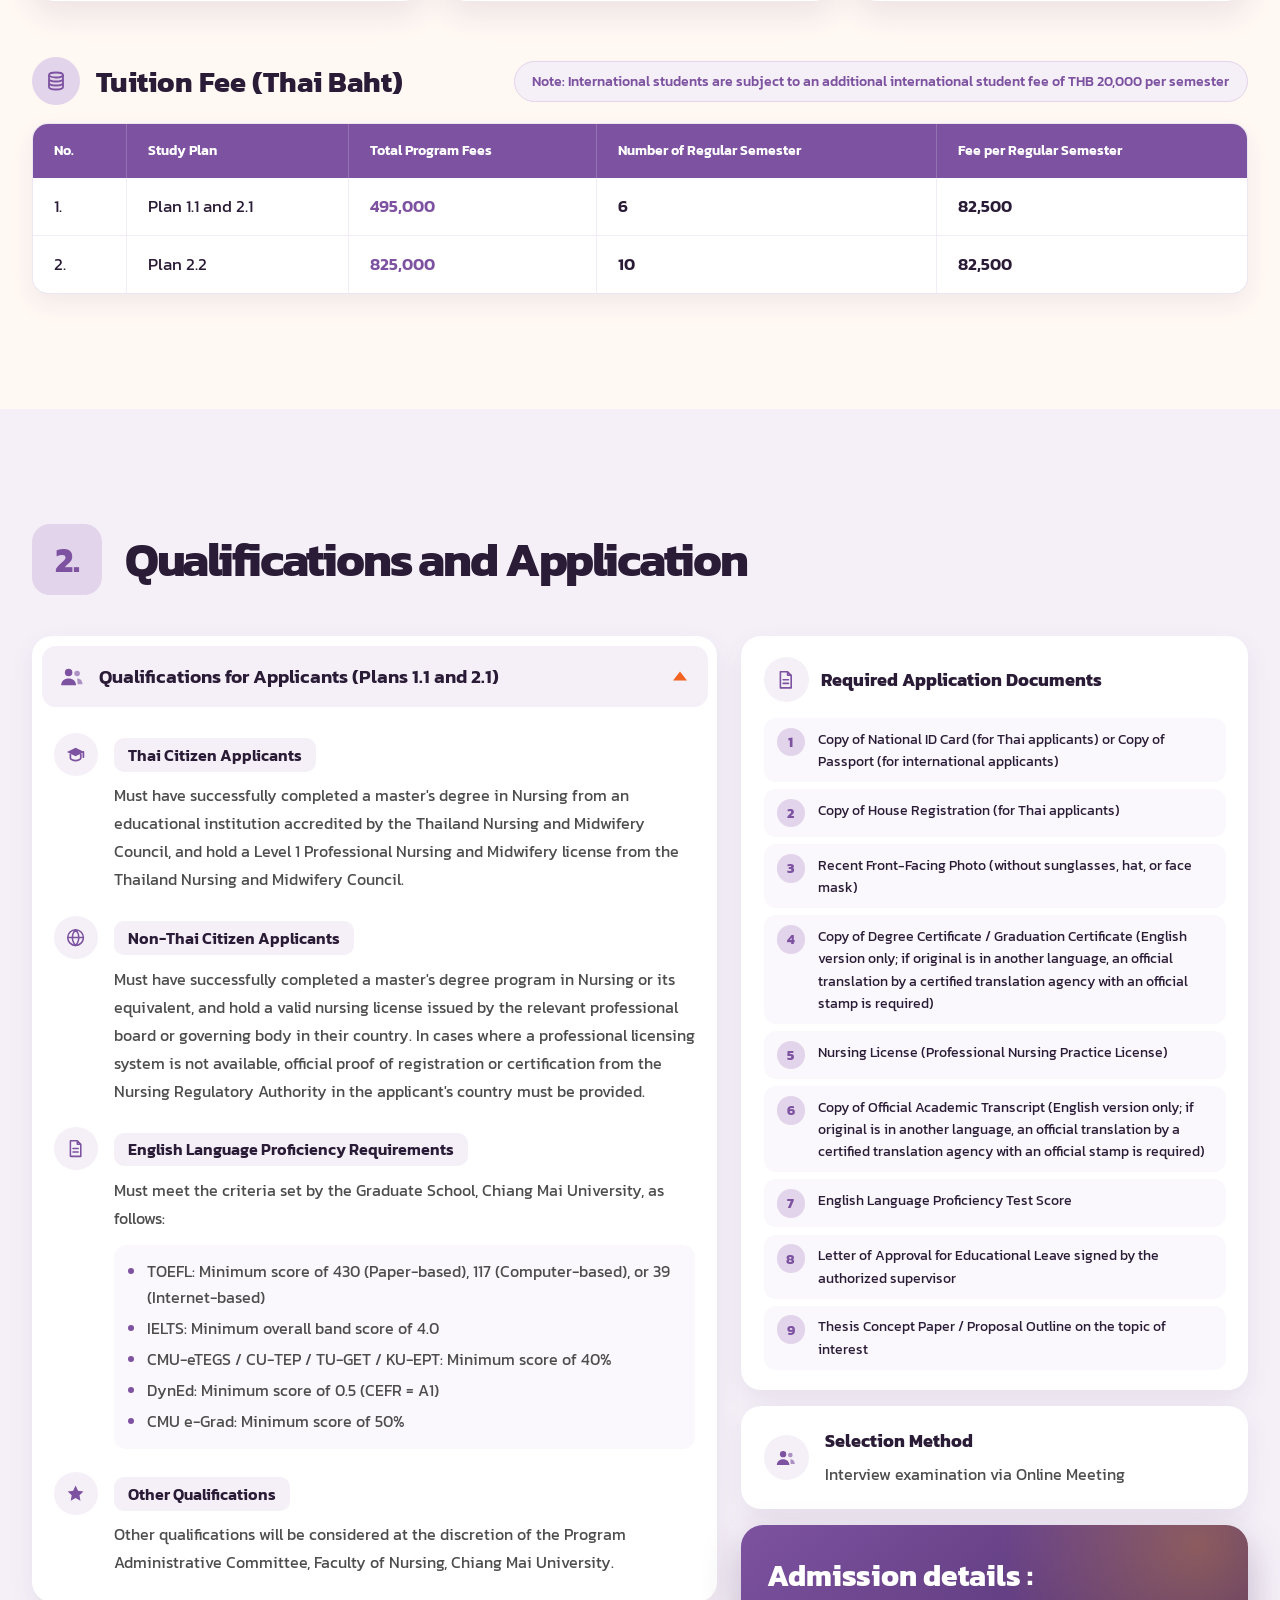
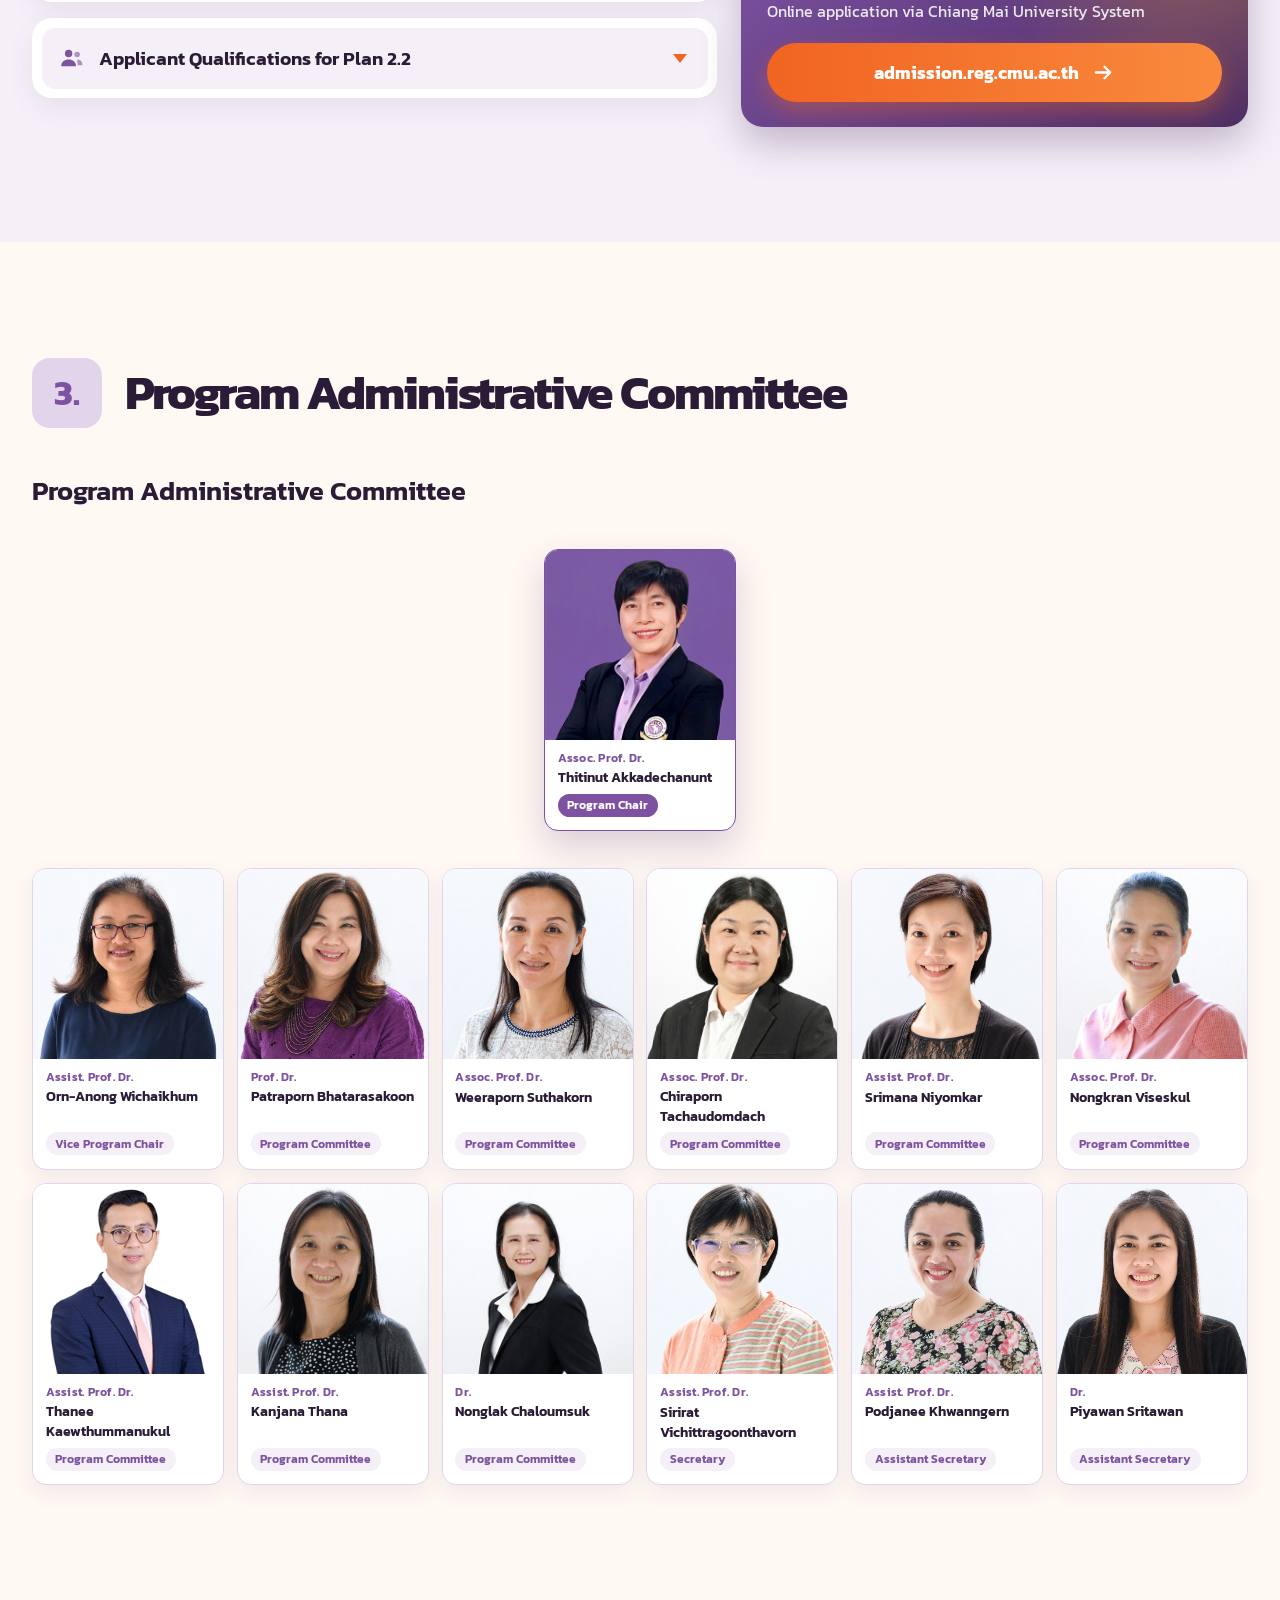
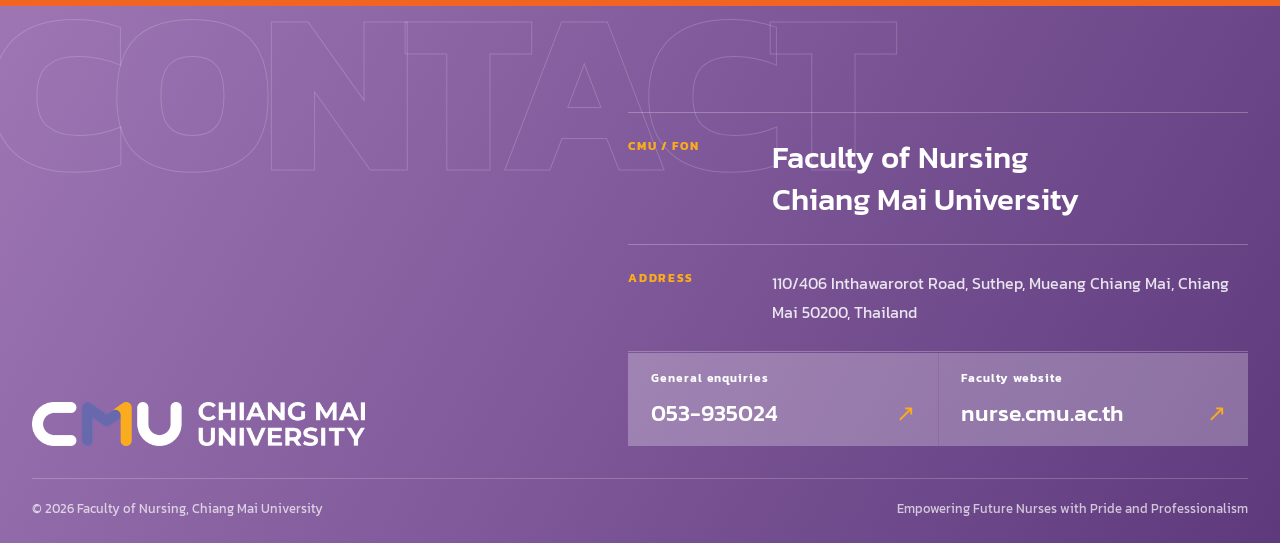
==== commit 570dcf7e: "เพิ่มเนื้อหา ป.โทใหม่" ====
--- a/doctoral.html
+++ b/doctoral.html
@@ -12,18 +12,32 @@
     <link rel="stylesheet" href="styles.css" />
     <link rel="stylesheet" href="experience.css" />
     <link rel="stylesheet" href="program-pages.css" />
-    <link rel="stylesheet" href="campaign.css?v=20261023-1" />
-    <link rel="stylesheet" href="brand.css?v=20261024-1" />
-    <link rel="stylesheet" href="undergraduate.css?v=20261024-1" />
+    <link rel="stylesheet" href="campaign.css?v=20261026-4" />
+    <link rel="stylesheet" href="brand.css?v=20261026-3" />
+    <link rel="stylesheet" href="undergraduate.css?v=20261026-1" />
     <link rel="stylesheet" href="levels.css?v=20261024-1" />
-    <link rel="stylesheet" href="doctoral.css?v=20261024-6" />
+    <link rel="stylesheet" href="doctoral.css?v=20261026-7" />
     <!-- components.js draws the shared header/footer; script.js handles language, menu and reveal effects -->
     <script defer src="components.js?v=20261023-3"></script>
-    <script defer src="script.js?v=20261023-1"></script>
+    <script defer src="script.js?v=20261026-4"></script>
   </head>
-  <body class="degree-page level-phd" data-title-th="ปริญญาเอก | คณะพยาบาลศาสตร์ มช." data-title-en="Doctoral | Faculty of Nursing, CMU">
+  <body class="degree-page level-phd" data-desc-th="หลักสูตรปรัชญาดุษฎีบัณฑิต สาขาวิชาพยาบาลศาสตร์ (หลักสูตรนานาชาติ) คณะพยาบาลศาสตร์ มหาวิทยาลัยเชียงใหม่" data-desc-en="Doctor of Philosophy Program in Nursing Science (International Program), Faculty of Nursing, Chiang Mai University" data-title-th="ปริญญาเอก | คณะพยาบาลศาสตร์ มช." data-title-en="Doctoral | Faculty of Nursing, CMU">
     <div class="reading-progress" aria-hidden="true"></div>
     <a class="skip-link" href="#main-content" data-th="ข้ามไปยังเนื้อหาหลัก" data-en="Skip to main content">ข้ามไปยังเนื้อหาหลัก</a>
+    <!-- Icon sprite for the doctoral page -->
+    <svg width="0" height="0" style="position:absolute" aria-hidden="true">
+      <symbol id="i-cap" viewBox="0 0 24 24"><path d="M2 9l10-5 10 5-10 5z" fill="currentColor"/><path d="M6 11v5c0 1.5 3 3 6 3s6-1.5 6-3v-5" fill="none" stroke="currentColor" stroke-width="2" stroke-linejoin="round"/><path d="M21 9v6" stroke="currentColor" stroke-width="2" stroke-linecap="round"/></symbol>
+      <symbol id="i-book" viewBox="0 0 24 24"><path d="M3 5.5C5.5 4 9 4 12 6c3-2 6.5-2 9-.5V19c-2.5-1.3-6-1.3-9 .5-3-1.8-6.5-1.8-9-.5z M12 6v13.5" fill="none" stroke="currentColor" stroke-width="1.8" stroke-linejoin="round"/></symbol>
+      <symbol id="i-doc" viewBox="0 0 24 24"><path d="M6 3h8l4 4v14H6z M14 3v4h4 M9 12h6 M9 16h6" fill="none" stroke="currentColor" stroke-width="1.8" stroke-linejoin="round" stroke-linecap="round"/></symbol>
+      <symbol id="i-coins" viewBox="0 0 24 24"><ellipse cx="12" cy="6" rx="7" ry="2.5" fill="none" stroke="currentColor" stroke-width="1.8"/><path d="M5 6v4c0 1.4 3.1 2.5 7 2.5s7-1.1 7-2.5V6 M5 10v4c0 1.4 3.1 2.5 7 2.5s7-1.1 7-2.5v-4 M5 14v4c0 1.4 3.1 2.5 7 2.5s7-1.1 7-2.5v-4" fill="none" stroke="currentColor" stroke-width="1.8"/></symbol>
+      <symbol id="i-users" viewBox="0 0 24 24"><circle cx="9" cy="8" r="3.5" fill="currentColor"/><path d="M2 20c0-4 3.1-6.5 7-6.5s7 2.5 7 6.5z" fill="currentColor"/><circle cx="17" cy="9" r="2.6" fill="currentColor" opacity=".6"/><path d="M17 13.5c3 0 5 2 5 5.5h-4.5" fill="currentColor" opacity=".6"/></symbol>
+      <symbol id="i-globe" viewBox="0 0 24 24"><circle cx="12" cy="12" r="9" fill="none" stroke="currentColor" stroke-width="1.8"/><path d="M3 12h18 M12 3c2.5 2.6 3.7 5.6 3.7 9s-1.2 6.4-3.7 9c-2.5-2.6-3.7-5.6-3.7-9S9.5 5.6 12 3z" fill="none" stroke="currentColor" stroke-width="1.8"/></symbol>
+      <symbol id="i-star" viewBox="0 0 24 24"><path d="M12 2.8l2.8 5.8 6.3.9-4.6 4.4 1.1 6.3L12 17.2l-5.6 3 1.1-6.3-4.6-4.4 6.3-.9z" fill="currentColor"/></symbol>
+      <symbol id="i-home" viewBox="0 0 24 24"><path d="M3 11l9-7 9 7 M5.5 9.5V20h13V9.5" fill="none" stroke="currentColor" stroke-width="2" stroke-linejoin="round" stroke-linecap="round"/></symbol>
+      <symbol id="i-chev" viewBox="0 0 24 24"><path d="M9 5l7 7-7 7" fill="none" stroke="currentColor" stroke-width="2.4" stroke-linecap="round" stroke-linejoin="round"/></symbol>
+      <symbol id="i-arrow" viewBox="0 0 24 24"><path d="M4 12h15 M13 6l6 6-6 6" fill="none" stroke="currentColor" stroke-width="2.4" stroke-linecap="round" stroke-linejoin="round"/></symbol>
+      <symbol id="i-ext" viewBox="0 0 24 24"><path d="M14 4h6v6 M20 4l-9 9 M18 14v6H4V6h6" fill="none" stroke="currentColor" stroke-width="2" stroke-linecap="round" stroke-linejoin="round"/></symbol>
+    </svg>
     <header class="site-header"></header>
 
     <main id="main-content">
@@ -32,18 +46,46 @@
       <section class="degree-hero">
         <div class="container degree-hero-grid">
           <div class="reveal">
-            <div class="degree-breadcrumb"><a href="index.html" data-th="หน้าแรก" data-en="Home">หน้าแรก</a><span>/</span><span data-th="ระดับปริญญาเอก" data-en="Doctoral Degree">ระดับปริญญาเอก</span></div>
-            <h1 data-th="หลักสูตรปรัชญาดุษฎีบัณฑิต สาขาวิชาพยาบาลศาสตร์ (หลักสูตรนานาชาติ)" data-en="Doctor of Philosophy Program in Nursing Science (International Program)">หลักสูตรปรัชญาดุษฎีบัณฑิต สาขาวิชาพยาบาลศาสตร์ (หลักสูตรนานาชาติ)</h1>
-            <p class="degree-lede" data-th="Doctor of Philosophy Program in Nursing Science (International Program) (หลักสูตรปรับปรุง พ.ศ.2566)" data-en="Doctor of Philosophy Program in Nursing Science (International Program) (Revised Curriculum 2023)">Doctor of Philosophy Program in Nursing Science (International Program) (หลักสูตรปรับปรุง พ.ศ.2566)</p>
-            <div class="degree-actions">
-              <a class="button ug-btn-main" href="#study-plan" data-th="แผนการเรียน" data-en="Study Plan">แผนการเรียน</a>
-              <a class="button ug-btn-ghost" href="#admission" data-th="คุณสมบัติและการสมัคร" data-en="Qualifications and Application">คุณสมบัติและการสมัคร</a>
-            </div>
-          </div>
-          <ul class="ug-facts reveal reveal-delay-1">
-            <li><b data-th="แบบ 1.1 ผู้สำเร็จการศึกษาปริญญาโท" data-en="Type 1.1 Student with master’s degree">แบบ 1.1 ผู้สำเร็จการศึกษาปริญญาโท</b></li>
-            <li><b data-th="แบบ 2.1 ผู้สำเร็จการศึกษาปริญญาโท" data-en="Type 2.1 Student with master’s degree">แบบ 2.1 ผู้สำเร็จการศึกษาปริญญาโท</b></li>
-            <li><b data-th="แบบ 2.2 ผู้สำเร็จการศึกษาปริญญาตรี" data-en="Type 2.2 Student with bachelor’s degree">แบบ 2.2 ผู้สำเร็จการศึกษาปริญญาตรี</b></li>
+            <div class="degree-breadcrumb"><a href="index.html"><svg class="phd-crumb-i" aria-hidden="true"><use href="#i-home"/></svg><span data-th="หน้าแรก" data-en="Home">หน้าแรก</span></a><span>/</span><span data-th="ระดับปริญญาเอก" data-en="Doctor of Philosophy">ระดับปริญญาเอก</span></div>
+            <h1 data-th="ปรัชญาดุษฎีบัณฑิต<em>สาขาวิชาพยาบาลศาสตร์</em> (หลักสูตรนานาชาติ)" data-en="Doctor of Philosophy<em>Program in Nursing Science</em> (International Programs)" data-lang-html>ปรัชญาดุษฎีบัณฑิต<em>สาขาวิชาพยาบาลศาสตร์</em></h1>
+            <p class="degree-lede" 
+              data-th="ก้าวสู่การเป็นผู้นำและนักวิจัยทางการพยาบาลระดับโลก" 
+              data-en="Become a world-class leader and researcher in nursing.">
+              ก้าวสู่การเป็นผู้นำและนักวิจัยทางการพยาบาลระดับโลก
+            </p>
+            <div class="degree-actions phd-actions">
+              <a class="phd-btn phd-btn-main" href="#study-plan"><span data-th="แผนการเรียน" data-en="Study Plan">แผนการเรียน</span><span class="phd-btn-go"><svg class="phd-i" aria-hidden="true"><use href="#i-chev"/></svg></span></a>
+              <a class="phd-btn phd-btn-ghost" href="#admission"><span data-th="คุณสมบัติและการสมัคร" data-en="Qualifications and Application">คุณสมบัติและการสมัคร</span><svg class="phd-i phd-btn-chev" aria-hidden="true"><use href="#i-chev"/></svg></a>
+            </div>
+          </div>
+          <ul class="phd-types reveal reveal-delay-1">
+            <li><a class="phd-type phd-c-p" href="#plan-11">
+              <span class="phd-type-icon"><svg class="phd-i" aria-hidden="true"><use href="#i-cap"/></svg></span>
+              <span class="phd-type-text">
+                <small class="phd-type-k" data-th="แบบ 1.1" data-en="Type 1.1">แบบ 1.1</small>
+                <b data-th="ผู้สำเร็จการศึกษาปริญญาโท" data-en="Student with master’s degree">ผู้สำเร็จการศึกษาปริญญาโท</b>
+                <span class="phd-type-sub" data-th="แผน 1.1 (หลักสูตรนานาชาติ)" data-en="Plan 1.1 (International Program)">แผน 1.1 (หลักสูตรนานาชาติ)</span>
+              </span>
+              <span class="phd-type-go"><svg class="phd-i" aria-hidden="true"><use href="#i-chev"/></svg></span>
+            </a></li>
+            <li><a class="phd-type phd-c-o" href="#plan-21">
+              <span class="phd-type-icon"><svg class="phd-i" aria-hidden="true"><use href="#i-cap"/></svg></span>
+              <span class="phd-type-text">
+                <small class="phd-type-k" data-th="แบบ 2.1" data-en="Type 2.1">แบบ 2.1</small>
+                <b data-th="ผู้สำเร็จการศึกษาปริญญาโท" data-en="Student with master’s degree">ผู้สำเร็จการศึกษาปริญญาโท</b>
+                <span class="phd-type-sub" data-th="แผน 2.1 (หลักสูตรนานาชาติ)" data-en="Plan 2.1 (International Program)">แผน 2.1 (หลักสูตรนานาชาติ)</span>
+              </span>
+              <span class="phd-type-go"><svg class="phd-i" aria-hidden="true"><use href="#i-chev"/></svg></span>
+            </a></li>
+            <li><a class="phd-type phd-c-g" href="#plan-22">
+              <span class="phd-type-icon"><svg class="phd-i" aria-hidden="true"><use href="#i-cap"/></svg></span>
+              <span class="phd-type-text">
+                <small class="phd-type-k" data-th="แบบ 2.2" data-en="Type 2.2">แบบ 2.2</small>
+                <b data-th="ผู้สำเร็จการศึกษาปริญญาตรี" data-en="Student with bachelor’s degree">ผู้สำเร็จการศึกษาปริญญาตรี</b>
+                <span class="phd-type-sub" data-th="แผน 2.2 (หลักสูตรนานาชาติ)" data-en="Plan 2.2 (International Program)">แผน 2.2 (หลักสูตรนานาชาติ)</span>
+              </span>
+              <span class="phd-type-go"><svg class="phd-i" aria-hidden="true"><use href="#i-chev"/></svg></span>
+            </a></li>
           </ul>
         </div>
       </section>
@@ -51,44 +93,77 @@
       <!-- 2. Study plan -->
       <section class="ug-section" id="study-plan">
         <div class="container">
-          <div class="ug-heading reveal">
-            <h2 data-th="1. แผนการเรียนและการฝึก" data-en="1. Study Plan and Practical Training">1. แผนการเรียนและการฝึก</h2>
+          <div class="phd-head reveal">
+            <span class="phd-num">1.</span>
+            <div>
+              <h2 data-th="แผนการเรียนและการฝึก" data-en="Study Plan and Practical Training">แผนการเรียนและการฝึก</h2>
+              <p class="phd-head-sub" data-th="Study Plan and Practical Training" data-en="แผนการเรียนและการฝึก">Study Plan and Practical Training</p>
+            </div>
+            <a class="phd-mis" href="https://www.mis.cmu.ac.th/TQF/TQF2/CurriculumPublic.aspx?EID=c2d54677-6f58-4ce8-bf42-ce59a2037316" target="_blank" rel="noopener" data-th="โครงสร้างหลักสูตร ↗" data-en="Curriculum structure ↗">โครงสร้างหลักสูตร ↗</a>
           </div>
           <div class="phd-plans">
-            <article class="phd-plan reveal">
-              <h3 data-th="แบบ 1.1 ผู้สำเร็จการศึกษาปริญญาโท" data-en="Type 1.1 Student with master’s degree">แบบ 1.1 ผู้สำเร็จการศึกษาปริญญาโท</h3>
+            <article class="phd-plan phd-c-p reveal" id="plan-11">
+              <header class="phd-plan-head">
+                <span class="phd-plan-icon"><svg class="phd-i" aria-hidden="true"><use href="#i-cap"/></svg></span>
+                <div>
+                  <h3 data-th="แบบ 1.1" data-en="Type 1.1">แบบ 1.1</h3>
+                  <p data-th="ผู้สำเร็จการศึกษาปริญญาโท" data-en="Student with master’s degree">ผู้สำเร็จการศึกษาปริญญาโท</p>
+                </div>
+                <a class="phd-plan-go" href="#qual-a" aria-label="Qualifications"><svg class="phd-i" aria-hidden="true"><use href="#i-chev"/></svg></a>
+              </header>
               <p class="phd-plan-total"><b>48</b><span data-th="หน่วยกิต" data-en="Credits">หน่วยกิต</span></p>
               <p class="phd-plan-label" data-th="จำนวนหน่วยกิตรวม" data-en="Total Credit">จำนวนหน่วยกิตรวม</p>
-              <dl>
-                <div><dt data-th="รายวิชาบังคับ" data-en="Required Courses">รายวิชาบังคับ</dt><dd><b>-</b> <span data-th="หน่วยกิต" data-en="Credits">หน่วยกิต</span></dd></div>
-                <div><dt data-th="รายวิชาเลือก" data-en="Elective Courses">รายวิชาเลือก</dt><dd><b>-</b> <span data-th="หน่วยกิต" data-en="Credits">หน่วยกิต</span></dd></div>
-                <div><dt data-th="วิทยานิพนธ์" data-en="Dissertation">วิทยานิพนธ์</dt><dd><b>48</b> <span data-th="หน่วยกิต" data-en="Credits">หน่วยกิต</span></dd></div>
-              </dl>
+              <ul class="phd-plan-rows">
+                <li><svg class="phd-i" aria-hidden="true"><use href="#i-book"/></svg><span data-th="รายวิชาบังคับ" data-en="Required Courses">รายวิชาบังคับ</span><b>-</b><small data-th="หน่วยกิต" data-en="credits">หน่วยกิต</small></li>
+                <li><svg class="phd-i" aria-hidden="true"><use href="#i-doc"/></svg><span data-th="รายวิชาเลือก" data-en="Elective Courses">รายวิชาเลือก</span><b>-</b><small data-th="หน่วยกิต" data-en="credits">หน่วยกิต</small></li>
+                <li><svg class="phd-i" aria-hidden="true"><use href="#i-cap"/></svg><span data-th="วิทยานิพนธ์" data-en="Dissertation">วิทยานิพนธ์</span><b>48</b><small data-th="หน่วยกิต" data-en="credits">หน่วยกิต</small></li>
+              </ul>
+              <div class="phd-plan-fee"><svg class="phd-i" aria-hidden="true"><use href="#i-coins"/></svg><div><span data-th="ค่าธรรมเนียมตลอดหลักสูตร (บาท)" data-en="Total Program Fees (THB)">ค่าธรรมเนียมตลอดหลักสูตร (บาท)</span><b>495,000</b></div></div>
             </article>
-            <article class="phd-plan reveal reveal-delay-1">
-              <h3 data-th="แบบ 2.1 ผู้สำเร็จการศึกษาปริญญาโท" data-en="Type 2.1 Student with master’s degree">แบบ 2.1 ผู้สำเร็จการศึกษาปริญญาโท</h3>
+            <article class="phd-plan phd-c-o reveal reveal-delay-1" id="plan-21">
+              <header class="phd-plan-head">
+                <span class="phd-plan-icon"><svg class="phd-i" aria-hidden="true"><use href="#i-cap"/></svg></span>
+                <div>
+                  <h3 data-th="แบบ 2.1" data-en="Type 2.1">แบบ 2.1</h3>
+                  <p data-th="ผู้สำเร็จการศึกษาปริญญาโท" data-en="Student with master’s degree">ผู้สำเร็จการศึกษาปริญญาโท</p>
+                </div>
+                <a class="phd-plan-go" href="#qual-a" aria-label="Qualifications"><svg class="phd-i" aria-hidden="true"><use href="#i-chev"/></svg></a>
+              </header>
               <p class="phd-plan-total"><b>56</b><span data-th="หน่วยกิต" data-en="Credits">หน่วยกิต</span></p>
               <p class="phd-plan-label" data-th="จำนวนหน่วยกิตรวม" data-en="Total Credit">จำนวนหน่วยกิตรวม</p>
-              <dl>
-                <div><dt data-th="รายวิชาบังคับ" data-en="Required Courses">รายวิชาบังคับ</dt><dd><b>14</b> <span data-th="หน่วยกิต" data-en="Credits">หน่วยกิต</span></dd></div>
-                <div><dt data-th="รายวิชาเลือก" data-en="Elective Courses">รายวิชาเลือก</dt><dd><b>6</b> <span data-th="หน่วยกิต" data-en="Credits">หน่วยกิต</span></dd></div>
-                <div><dt data-th="วิทยานิพนธ์" data-en="Dissertation">วิทยานิพนธ์</dt><dd><b>36</b> <span data-th="หน่วยกิต" data-en="Credits">หน่วยกิต</span></dd></div>
-              </dl>
+              <ul class="phd-plan-rows">
+                <li><svg class="phd-i" aria-hidden="true"><use href="#i-book"/></svg><span data-th="รายวิชาบังคับ" data-en="Required Courses">รายวิชาบังคับ</span><b>14</b><small data-th="หน่วยกิต" data-en="credits">หน่วยกิต</small></li>
+                <li><svg class="phd-i" aria-hidden="true"><use href="#i-doc"/></svg><span data-th="รายวิชาเลือก" data-en="Elective Courses">รายวิชาเลือก</span><b>6</b><small data-th="หน่วยกิต" data-en="credits">หน่วยกิต</small></li>
+                <li><svg class="phd-i" aria-hidden="true"><use href="#i-cap"/></svg><span data-th="วิทยานิพนธ์" data-en="Dissertation">วิทยานิพนธ์</span><b>36</b><small data-th="หน่วยกิต" data-en="credits">หน่วยกิต</small></li>
+              </ul>
+              <div class="phd-plan-fee"><svg class="phd-i" aria-hidden="true"><use href="#i-coins"/></svg><div><span data-th="ค่าธรรมเนียมตลอดหลักสูตร (บาท)" data-en="Total Program Fees (THB)">ค่าธรรมเนียมตลอดหลักสูตร (บาท)</span><b>495,000</b></div></div>
             </article>
-            <article class="phd-plan reveal reveal-delay-2">
-              <h3 data-th="แบบ 2.2 ผู้สำเร็จการศึกษาปริญญาตรี" data-en="Type 2.2 Student with bachelor’s degree">แบบ 2.2 ผู้สำเร็จการศึกษาปริญญาตรี</h3>
+            <article class="phd-plan phd-c-g reveal reveal-delay-2" id="plan-22">
+              <header class="phd-plan-head">
+                <span class="phd-plan-icon"><svg class="phd-i" aria-hidden="true"><use href="#i-cap"/></svg></span>
+                <div>
+                  <h3 data-th="แบบ 2.2" data-en="Type 2.2">แบบ 2.2</h3>
+                  <p data-th="ผู้สำเร็จการศึกษาปริญญาตรี" data-en="Student with bachelor’s degree">ผู้สำเร็จการศึกษาปริญญาตรี</p>
+                </div>
+                <a class="phd-plan-go" href="#qual-b" aria-label="Qualifications"><svg class="phd-i" aria-hidden="true"><use href="#i-chev"/></svg></a>
+              </header>
               <p class="phd-plan-total"><b>73</b><span data-th="หน่วยกิต" data-en="Credits">หน่วยกิต</span></p>
               <p class="phd-plan-label" data-th="จำนวนหน่วยกิตรวม" data-en="Total Credit">จำนวนหน่วยกิตรวม</p>
-              <dl>
-                <div><dt data-th="รายวิชาบังคับ" data-en="Required Courses">รายวิชาบังคับ</dt><dd><b>19</b> <span data-th="หน่วยกิต" data-en="Credits">หน่วยกิต</span></dd></div>
-                <div><dt data-th="รายวิชาเลือก" data-en="Elective Courses">รายวิชาเลือก</dt><dd><b>6</b> <span data-th="หน่วยกิต" data-en="Credits">หน่วยกิต</span></dd></div>
-                <div><dt data-th="วิทยานิพนธ์" data-en="Dissertation">วิทยานิพนธ์</dt><dd><b>48</b> <span data-th="หน่วยกิต" data-en="Credits">หน่วยกิต</span></dd></div>
-              </dl>
+              <ul class="phd-plan-rows">
+                <li><svg class="phd-i" aria-hidden="true"><use href="#i-book"/></svg><span data-th="รายวิชาบังคับ" data-en="Required Courses">รายวิชาบังคับ</span><b>19</b><small data-th="หน่วยกิต" data-en="credits">หน่วยกิต</small></li>
+                <li><svg class="phd-i" aria-hidden="true"><use href="#i-doc"/></svg><span data-th="รายวิชาเลือก" data-en="Elective Courses">รายวิชาเลือก</span><b>6</b><small data-th="หน่วยกิต" data-en="credits">หน่วยกิต</small></li>
+                <li><svg class="phd-i" aria-hidden="true"><use href="#i-cap"/></svg><span data-th="วิทยานิพนธ์" data-en="Dissertation">วิทยานิพนธ์</span><b>48</b><small data-th="หน่วยกิต" data-en="credits">หน่วยกิต</small></li>
+              </ul>
+              <div class="phd-plan-fee"><svg class="phd-i" aria-hidden="true"><use href="#i-coins"/></svg><div><span data-th="ค่าธรรมเนียมตลอดหลักสูตร (บาท)" data-en="Total Program Fees (THB)">ค่าธรรมเนียมตลอดหลักสูตร (บาท)</span><b>825,000</b></div></div>
             </article>
           </div>
 
           <div class="phd-fee reveal">
-            <h3 data-th="ค่าธรรมเนียมการศึกษา" data-en="Tuition Fee (Thai Baht)">ค่าธรรมเนียมการศึกษา</h3>
+            <div class="phd-fee-head">
+              <span class="phd-fee-icon"><svg class="phd-i" aria-hidden="true"><use href="#i-coins"/></svg></span>
+              <h3 data-th="ค่าธรรมเนียมการศึกษา" data-en="Tuition Fee (Thai Baht)">ค่าธรรมเนียมการศึกษา</h3>
+              <p class="phd-fee-note" data-th="หมายเหตุ: นักศึกษาต่างชาติจะมีค่าธรรมเนียมชาวต่างชาติเพิ่มเติม ภาคการศึกษาละ 20,000 บาท" data-en="Note: International students are subject to an additional international student fee of THB 20,000 per semester">หมายเหตุ: นักศึกษาต่างชาติจะมีค่าธรรมเนียมชาวต่างชาติเพิ่มเติม ภาคการศึกษาละ 20,000 บาท</p>
+            </div>
             <div class="phd-table-wrap">
               <table>
                 <thead><tr><th data-th="ลำดับ" data-en="No.">ลำดับ</th><th data-th="แผนการศึกษา" data-en="Study Plan">แผนการศึกษา</th><th data-th="ค่าธรรมเนียมตลอดหลักสูตร" data-en="Total Program Fees">ค่าธรรมเนียมตลอดหลักสูตร</th><th data-th="จำนวนภาคการศึกษาปกติ" data-en="Number of Regular Semester">จำนวนภาคการศึกษาปกติ</th><th data-th="ค่าธรรมเนียมต่อภาคการศึกษาปกติ" data-en="Fee per Regular Semester">ค่าธรรมเนียมต่อภาคการศึกษาปกติ</th></tr></thead>
@@ -98,7 +173,6 @@
                 </tbody>
               </table>
             </div>
-            <p class="grad-fee-note" data-th="หมายเหตุ: นักศึกษาต่างชาติจะมีค่าธรรมเนียมชาวต่างชาติเพิ่มเติม ภาคการศึกษาละ 20,000 บาท" data-en="Note: International students are subject to an additional international student fee of THB 20,000 per semester">หมายเหตุ: นักศึกษาต่างชาติจะมีค่าธรรมเนียมชาวต่างชาติเพิ่มเติม ภาคการศึกษาละ 20,000 บาท</p>
           </div>
         </div>
       </section>
@@ -106,33 +180,41 @@
       <!-- 3. Qualifications and application -->
       <section class="ug-section ug-section-tint" id="admission">
         <div class="container">
-          <div class="ug-heading reveal">
-            <h2 data-th="2. คุณสมบัติและการสมัคร" data-en="2. Qualifications and Application">2. คุณสมบัติและการสมัคร</h2>
+          <div class="phd-head reveal">
+            <span class="phd-num">2.</span>
+            <div>
+              <h2 data-th="คุณสมบัติและการสมัคร" data-en="Qualifications and Application">คุณสมบัติและการสมัคร</h2>
+              <p class="phd-head-sub" data-th="Qualifications and Application" data-en="คุณสมบัติและการสมัคร">Qualifications and Application</p>
+            </div>
           </div>
           <div class="phd-admission">
             <div class="reveal">
-            <details class="ug-round phd-qual" open>
-              <summary data-th="คุณสมบัติการสมัคร ผู้สมัครแผน 1.1 และ 2.1" data-en="Qualifications for Applicants (Plans 1.1 and 2.1)">คุณสมบัติการสมัคร ผู้สมัครแผน 1.1 และ 2.1</summary>
-              <div class="phd-qual-body" data-th="&lt;ol&gt;&lt;li&gt;1. กรณีผู้สมัครเป็นสัญชาติไทย: ต้องสำเร็จการศึกษาระดับปริญญาโท สาขาวิชาพยาบาลศาสตร์ จากสถาบันการศึกษาที่ได้รับการรับรองจากสภาการพยาบาล และได้รับใบอนุญาตประกอบวิชาชีพการพยาบาลและการผดุงครรภ์ ชั้นหนึ่ง หรือการพยาบาลการผดุงครรภ์ จากสภาการพยาบาล&lt;/li&gt;&lt;li&gt;2. กรณีผู้สมัครไม่ใช่สัญชาติไทย: ต้องสำเร็จการศึกษาระดับปริญญาโท สาขาวิชาพยาบาลศาสตร์ หรือเทียบเท่า และได้รับใบอนุญาตประกอบวิชาชีพการพยาบาลจากองค์กรหรือสภาวิชาชีพที่รับผิดชอบในประเทศของผู้สมัคร ในกรณีที่ประเทศนั้นๆ ไม่มีระบบใบอนุญาตประกอบวิชาชีพ ต้องมีหนังสือรับรองการขึ้นทะเบียน หรือหนังสือรับรองจากองค์กรกำกับดูแลวิชาชีพการพยาบาล (Nursing Regulatory Authority) ของประเทศผู้สมัคร&lt;/li&gt;&lt;li&gt;3. มีผลการทดสอบความรู้ภาษาอังกฤษ: เป็นไปตามประกาศของบัณฑิตวิทยาลัย มหาวิทยาลัยเชียงใหม่ ดังนี้: TOEFL คะแนนไม่น้อยกว่า 430 (Paper-based), 117 (Computer-based) หรือ 39 (Internet-based) หรือ IELTS Band ไม่น้อยกว่า 4.0 หรือ CMU-eTEGS 40, CU-TEP 40%, TU-GET 40%, KU-EPT 40%, DynEd 0.5 (CEFR = A1), CMU e-Grad 50%&lt;/li&gt;&lt;li&gt;4. คุณสมบัติอื่นๆ: ให้อยู่ในดุลพินิจของคณะกรรมการบริหารหลักสูตร คณะพยาบาลศาสตร์ มหาวิทยาลัยเชียงใหม่&lt;/li&gt;&lt;/ol&gt;" data-en="&lt;h4&gt;Thai Citizen Applicants:&lt;/h4&gt;&lt;p&gt;Must have successfully completed a master&#x27;s degree in Nursing from an educational institution accredited by the Thailand Nursing and Midwifery Council, and hold a Level 1 Professional Nursing and Midwifery license from the Thailand Nursing and Midwifery Council.&lt;/p&gt;&lt;h4&gt;Non-Thai Citizen Applicants:&lt;/h4&gt;&lt;p&gt;Must have successfully completed a master&#x27;s degree program in Nursing or its equivalent, and hold a valid nursing license issued by the relevant professional board or governing body in their country. In cases where a professional licensing system is not available, official proof of registration or certification from the Nursing Regulatory Authority in the applicant&#x27;s country must be provided.&lt;/p&gt;&lt;h4&gt;English Language Proficiency Requirements:&lt;/h4&gt;&lt;p&gt;Must meet the criteria set by the Graduate School, Chiang Mai University, as follows:&lt;/p&gt;&lt;ul&gt;&lt;li&gt;TOEFL: Minimum score of 430 (Paper-based), 117 (Computer-based), or 39 (Internet-based)&lt;/li&gt;&lt;li&gt;IELTS: Minimum overall band score of 4.0&lt;/li&gt;&lt;li&gt;CMU-eTEGS / CU-TEP / TU-GET / KU-EPT: Minimum score of 40%&lt;/li&gt;&lt;li&gt;DynEd: Minimum score of 0.5 (CEFR = A1)&lt;/li&gt;&lt;li&gt;CMU e-Grad: Minimum score of 50%&lt;/li&gt;&lt;/ul&gt;&lt;h4&gt;Other Qualifications:&lt;/h4&gt;&lt;p&gt;Other qualifications will be considered at the discretion of the Program Administrative Committee, Faculty of Nursing, Chiang Mai University.&lt;/p&gt;" data-lang-html><ol><li>1. กรณีผู้สมัครเป็นสัญชาติไทย: ต้องสำเร็จการศึกษาระดับปริญญาโท สาขาวิชาพยาบาลศาสตร์ จากสถาบันการศึกษาที่ได้รับการรับรองจากสภาการพยาบาล และได้รับใบอนุญาตประกอบวิชาชีพการพยาบาลและการผดุงครรภ์ ชั้นหนึ่ง หรือการพยาบาลการผดุงครรภ์ จากสภาการพยาบาล</li><li>2. กรณีผู้สมัครไม่ใช่สัญชาติไทย: ต้องสำเร็จการศึกษาระดับปริญญาโท สาขาวิชาพยาบาลศาสตร์ หรือเทียบเท่า และได้รับใบอนุญาตประกอบวิชาชีพการพยาบาลจากองค์กรหรือสภาวิชาชีพที่รับผิดชอบในประเทศของผู้สมัคร ในกรณีที่ประเทศนั้นๆ ไม่มีระบบใบอนุญาตประกอบวิชาชีพ ต้องมีหนังสือรับรองการขึ้นทะเบียน หรือหนังสือรับรองจากองค์กรกำกับดูแลวิชาชีพการพยาบาล (Nursing Regulatory Authority) ของประเทศผู้สมัคร</li><li>3. มีผลการทดสอบความรู้ภาษาอังกฤษ: เป็นไปตามประกาศของบัณฑิตวิทยาลัย มหาวิทยาลัยเชียงใหม่ ดังนี้: TOEFL คะแนนไม่น้อยกว่า 430 (Paper-based), 117 (Computer-based) หรือ 39 (Internet-based) หรือ IELTS Band ไม่น้อยกว่า 4.0 หรือ CMU-eTEGS 40, CU-TEP 40%, TU-GET 40%, KU-EPT 40%, DynEd 0.5 (CEFR = A1), CMU e-Grad 50%</li><li>4. คุณสมบัติอื่นๆ: ให้อยู่ในดุลพินิจของคณะกรรมการบริหารหลักสูตร คณะพยาบาลศาสตร์ มหาวิทยาลัยเชียงใหม่</li></ol></div>
-            </details>
-            <details class="ug-round phd-qual">
-              <summary data-th="คุณสมบัติการสมัคร ผู้สมัครแผน 2.2" data-en="Applicant Qualifications for Plan 2.2">คุณสมบัติการสมัคร ผู้สมัครแผน 2.2</summary>
-              <div class="phd-qual-body" data-th="&lt;ol&gt;&lt;li&gt;1. กรณีผู้สมัครเป็นสัญชาติไทย: ต้องสำเร็จการศึกษาระดับปริญญาตรี สาขาวิชาพยาบาลศาสตร์ จากสถาบันการศึกษาที่ได้รับการรับรองจากสภาการพยาบาล และได้รับใบอนุญาตประกอบวิชาชีพการพยาบาลและการผดุงครรภ์ ชั้นหนึ่ง หรือการพยาบาลการผดุงครรภ์ จากสภาการพยาบาล&lt;/li&gt;&lt;li&gt;2. กรณีผู้สมัครไม่ใช่สัญชาติไทย: ต้องสำเร็จการศึกษาระดับปริญญาตรี สาขาวิชาพยาบาลศาสตร์ หรือเทียบเท่า และได้รับใบอนุญาตประกอบวิชาชีพการพยาบาลจากองค์กรหรือสภาวิชาชีพที่รับผิดชอบในประเทศของผู้สมัคร ในกรณีที่ประเทศนั้นๆ ไม่มีระบบใบอนุญาตประกอบวิชาชีพ ต้องมีหนังสือรับรองการขึ้นทะเบียน หรือหนังสือรับรองจากองค์กรกำกับดูแลวิชาชีพการพยาบาล (Nursing Regulatory Authority) ของประเทศผู้สมัคร&lt;/li&gt;&lt;li&gt;3. มีผลการทดสอบความรู้ภาษาอังกฤษ: เป็นไปตามประกาศของบัณฑิตวิทยาลัย มหาวิทยาลัยเชียงใหม่ ดังนี้: TOEFL คะแนนไม่น้อยกว่า 430 (Paper-based), 117 (Computer-based) หรือ 39 (Internet-based) หรือ IELTS Band ไม่น้อยกว่า 4.0 หรือ CMU-eTEGS 40, CU-TEP 40%, TU-GET 40%, KU-EPT 40%, DynEd 0.5 (CEFR = A1), CMU e-Grad 50%&lt;/li&gt;&lt;li&gt;4. คุณสมบัติอื่นๆ: ให้อยู่ในดุลพินิจของคณะกรรมการบริหารหลักสูตร คณะพยาบาลศาสตร์ มหาวิทยาลัยเชียงใหม่&lt;/li&gt;&lt;/ol&gt;" data-en="&lt;h4&gt;Thai Citizen Applicants:&lt;/h4&gt;&lt;p&gt;Must have successfully completed a bachelor&#x27;s degree in Nursing from an educational institution accredited by the Thailand Nursing and Midwifery Council, and hold a Level 1 Professional Nursing and Midwifery license from the Thailand Nursing and Midwifery Council.&lt;/p&gt;&lt;h4&gt;Non-Thai Citizen Applicants:&lt;/h4&gt;&lt;p&gt;Must have successfully completed a bachelor&#x27;s degree program in Nursing or its equivalent, and hold a valid nursing license issued by the relevant professional board or governing body in their country. In cases where a professional licensing system is not available, official proof of registration or certification from the Nursing Regulatory Authority in the applicant&#x27;s country must be provided.&lt;/p&gt;&lt;h4&gt;English Language Proficiency Requirements:&lt;/h4&gt;&lt;p&gt;Must meet the criteria set by the Graduate School, Chiang Mai University, as follows:&lt;/p&gt;&lt;ul&gt;&lt;li&gt;TOEFL: Minimum score of 430 (Paper-based), 117 (Computer-based), or 39 (Internet-based)&lt;/li&gt;&lt;li&gt;IELTS: Minimum overall band score of 4.0&lt;/li&gt;&lt;li&gt;CMU-eTEGS / CU-TEP / TU-GET / KU-EPT: Minimum score of 40%&lt;/li&gt;&lt;li&gt;DynEd: Minimum score of 0.5 (CEFR = A1)&lt;/li&gt;&lt;li&gt;CMU e-Grad: Minimum score of 50%&lt;/li&gt;&lt;/ul&gt;&lt;h4&gt;Other Qualifications:&lt;/h4&gt;&lt;p&gt;Other qualifications will be considered at the discretion of the Program Administrative Committee, Faculty of Nursing, Chiang Mai University.&lt;/p&gt;" data-lang-html><ol><li>1. กรณีผู้สมัครเป็นสัญชาติไทย: ต้องสำเร็จการศึกษาระดับปริญญาตรี สาขาวิชาพยาบาลศาสตร์ จากสถาบันการศึกษาที่ได้รับการรับรองจากสภาการพยาบาล และได้รับใบอนุญาตประกอบวิชาชีพการพยาบาลและการผดุงครรภ์ ชั้นหนึ่ง หรือการพยาบาลการผดุงครรภ์ จากสภาการพยาบาล</li><li>2. กรณีผู้สมัครไม่ใช่สัญชาติไทย: ต้องสำเร็จการศึกษาระดับปริญญาตรี สาขาวิชาพยาบาลศาสตร์ หรือเทียบเท่า และได้รับใบอนุญาตประกอบวิชาชีพการพยาบาลจากองค์กรหรือสภาวิชาชีพที่รับผิดชอบในประเทศของผู้สมัคร ในกรณีที่ประเทศนั้นๆ ไม่มีระบบใบอนุญาตประกอบวิชาชีพ ต้องมีหนังสือรับรองการขึ้นทะเบียน หรือหนังสือรับรองจากองค์กรกำกับดูแลวิชาชีพการพยาบาล (Nursing Regulatory Authority) ของประเทศผู้สมัคร</li><li>3. มีผลการทดสอบความรู้ภาษาอังกฤษ: เป็นไปตามประกาศของบัณฑิตวิทยาลัย มหาวิทยาลัยเชียงใหม่ ดังนี้: TOEFL คะแนนไม่น้อยกว่า 430 (Paper-based), 117 (Computer-based) หรือ 39 (Internet-based) หรือ IELTS Band ไม่น้อยกว่า 4.0 หรือ CMU-eTEGS 40, CU-TEP 40%, TU-GET 40%, KU-EPT 40%, DynEd 0.5 (CEFR = A1), CMU e-Grad 50%</li><li>4. คุณสมบัติอื่นๆ: ให้อยู่ในดุลพินิจของคณะกรรมการบริหารหลักสูตร คณะพยาบาลศาสตร์ มหาวิทยาลัยเชียงใหม่</li></ol></div>
-            </details>
+              <details class="phd-acc" id="qual-a" open>
+                <summary><svg class="phd-acc-i" aria-hidden="true"><use href="#i-users"/></svg><span data-th="คุณสมบัติการสมัคร ผู้สมัครแผน 1.1 และ 2.1" data-en="Qualifications for Applicants (Plans 1.1 and 2.1)">คุณสมบัติการสมัคร ผู้สมัครแผน 1.1 และ 2.1</span></summary>
+                <div class="phd-acc-body" data-th="&lt;div class=&quot;phd-q&quot;&gt;&lt;svg class=&quot;phd-q-i&quot; aria-hidden=&quot;true&quot;&gt;&lt;use href=&quot;#i-cap&quot;/&gt;&lt;/svg&gt;&lt;div&gt;&lt;h4&gt;กรณีผู้สมัครเป็นสัญชาติไทย&lt;/h4&gt;&lt;p&gt;ต้องสำเร็จการศึกษาระดับปริญญาโท สาขาวิชาพยาบาลศาสตร์ จากสถาบันการศึกษาที่ได้รับการรับรองจากสภาการพยาบาล และได้รับใบอนุญาตประกอบวิชาชีพการพยาบาลและการผดุงครรภ์ ชั้นหนึ่ง หรือการพยาบาลการผดุงครรภ์ จากสภาการพยาบาล&lt;/p&gt;&lt;/div&gt;&lt;/div&gt;&lt;div class=&quot;phd-q&quot;&gt;&lt;svg class=&quot;phd-q-i&quot; aria-hidden=&quot;true&quot;&gt;&lt;use href=&quot;#i-globe&quot;/&gt;&lt;/svg&gt;&lt;div&gt;&lt;h4&gt;กรณีผู้สมัครไม่ใช่สัญชาติไทย&lt;/h4&gt;&lt;p&gt;ต้องสำเร็จการศึกษาระดับปริญญาโท สาขาวิชาพยาบาลศาสตร์ หรือเทียบเท่า และได้รับใบอนุญาตประกอบวิชาชีพการพยาบาลจากองค์กรหรือสภาวิชาชีพที่รับผิดชอบในประเทศของผู้สมัคร ในกรณีที่ประเทศนั้นๆ ไม่มีระบบใบอนุญาตประกอบวิชาชีพ ต้องมีหนังสือรับรองการขึ้นทะเบียน หรือหนังสือรับรองจากองค์กรกำกับดูแลวิชาชีพการพยาบาล (Nursing Regulatory Authority) ของประเทศผู้สมัคร&lt;/p&gt;&lt;/div&gt;&lt;/div&gt;&lt;div class=&quot;phd-q&quot;&gt;&lt;svg class=&quot;phd-q-i&quot; aria-hidden=&quot;true&quot;&gt;&lt;use href=&quot;#i-doc&quot;/&gt;&lt;/svg&gt;&lt;div&gt;&lt;h4&gt;มีผลการทดสอบความรู้ภาษาอังกฤษ&lt;/h4&gt;&lt;p&gt;เป็นไปตามประกาศของบัณฑิตวิทยาลัย มหาวิทยาลัยเชียงใหม่ ดังนี้: TOEFL คะแนนไม่น้อยกว่า 430 (Paper-based), 117 (Computer-based) หรือ 39 (Internet-based) หรือ IELTS Band ไม่น้อยกว่า 4.0 หรือ CMU-eTEGS 40, CU-TEP 40%, TU-GET 40%, KU-EPT 40%, DynEd 0.5 (CEFR = A1), CMU e-Grad 50%&lt;/p&gt;&lt;/div&gt;&lt;/div&gt;&lt;div class=&quot;phd-q&quot;&gt;&lt;svg class=&quot;phd-q-i&quot; aria-hidden=&quot;true&quot;&gt;&lt;use href=&quot;#i-star&quot;/&gt;&lt;/svg&gt;&lt;div&gt;&lt;h4&gt;คุณสมบัติอื่นๆ&lt;/h4&gt;&lt;p&gt;ให้อยู่ในดุลพินิจของคณะกรรมการบริหารหลักสูตร คณะพยาบาลศาสตร์ มหาวิทยาลัยเชียงใหม่&lt;/p&gt;&lt;/div&gt;&lt;/div&gt;" data-en="&lt;div class=&quot;phd-q&quot;&gt;&lt;svg class=&quot;phd-q-i&quot; aria-hidden=&quot;true&quot;&gt;&lt;use href=&quot;#i-cap&quot;/&gt;&lt;/svg&gt;&lt;div&gt;&lt;h4&gt;Thai Citizen Applicants&lt;/h4&gt;&lt;p&gt;Must have successfully completed a master&#x27;s degree in Nursing from an educational institution accredited by the Thailand Nursing and Midwifery Council, and hold a Level 1 Professional Nursing and Midwifery license from the Thailand Nursing and Midwifery Council.&lt;/p&gt;&lt;/div&gt;&lt;/div&gt;&lt;div class=&quot;phd-q&quot;&gt;&lt;svg class=&quot;phd-q-i&quot; aria-hidden=&quot;true&quot;&gt;&lt;use href=&quot;#i-globe&quot;/&gt;&lt;/svg&gt;&lt;div&gt;&lt;h4&gt;Non-Thai Citizen Applicants&lt;/h4&gt;&lt;p&gt;Must have successfully completed a master&#x27;s degree program in Nursing or its equivalent, and hold a valid nursing license issued by the relevant professional board or governing body in their country. In cases where a professional licensing system is not available, official proof of registration or certification from the Nursing Regulatory Authority in the applicant&#x27;s country must be provided.&lt;/p&gt;&lt;/div&gt;&lt;/div&gt;&lt;div class=&quot;phd-q&quot;&gt;&lt;svg class=&quot;phd-q-i&quot; aria-hidden=&quot;true&quot;&gt;&lt;use href=&quot;#i-doc&quot;/&gt;&lt;/svg&gt;&lt;div&gt;&lt;h4&gt;English Language Proficiency Requirements&lt;/h4&gt;&lt;p&gt;Must meet the criteria set by the Graduate School, Chiang Mai University, as follows:&lt;/p&gt;&lt;ul class=&quot;phd-q-list&quot;&gt;&lt;li&gt;TOEFL: Minimum score of 430 (Paper-based), 117 (Computer-based), or 39 (Internet-based)&lt;/li&gt;&lt;li&gt;IELTS: Minimum overall band score of 4.0&lt;/li&gt;&lt;li&gt;CMU-eTEGS / CU-TEP / TU-GET / KU-EPT: Minimum score of 40%&lt;/li&gt;&lt;li&gt;DynEd: Minimum score of 0.5 (CEFR = A1)&lt;/li&gt;&lt;li&gt;CMU e-Grad: Minimum score of 50%&lt;/li&gt;&lt;/ul&gt;&lt;/div&gt;&lt;/div&gt;&lt;div class=&quot;phd-q&quot;&gt;&lt;svg class=&quot;phd-q-i&quot; aria-hidden=&quot;true&quot;&gt;&lt;use href=&quot;#i-star&quot;/&gt;&lt;/svg&gt;&lt;div&gt;&lt;h4&gt;Other Qualifications&lt;/h4&gt;&lt;p&gt;Other qualifications will be considered at the discretion of the Program Administrative Committee, Faculty of Nursing, Chiang Mai University.&lt;/p&gt;&lt;/div&gt;&lt;/div&gt;" data-lang-html><div class="phd-q"><svg class="phd-q-i" aria-hidden="true"><use href="#i-cap"/></svg><div><h4>กรณีผู้สมัครเป็นสัญชาติไทย</h4><p>ต้องสำเร็จการศึกษาระดับปริญญาโท สาขาวิชาพยาบาลศาสตร์ จากสถาบันการศึกษาที่ได้รับการรับรองจากสภาการพยาบาล และได้รับใบอนุญาตประกอบวิชาชีพการพยาบาลและการผดุงครรภ์ ชั้นหนึ่ง หรือการพยาบาลการผดุงครรภ์ จากสภาการพยาบาล</p></div></div><div class="phd-q"><svg class="phd-q-i" aria-hidden="true"><use href="#i-globe"/></svg><div><h4>กรณีผู้สมัครไม่ใช่สัญชาติไทย</h4><p>ต้องสำเร็จการศึกษาระดับปริญญาโท สาขาวิชาพยาบาลศาสตร์ หรือเทียบเท่า และได้รับใบอนุญาตประกอบวิชาชีพการพยาบาลจากองค์กรหรือสภาวิชาชีพที่รับผิดชอบในประเทศของผู้สมัคร ในกรณีที่ประเทศนั้นๆ ไม่มีระบบใบอนุญาตประกอบวิชาชีพ ต้องมีหนังสือรับรองการขึ้นทะเบียน หรือหนังสือรับรองจากองค์กรกำกับดูแลวิชาชีพการพยาบาล (Nursing Regulatory Authority) ของประเทศผู้สมัคร</p></div></div><div class="phd-q"><svg class="phd-q-i" aria-hidden="true"><use href="#i-doc"/></svg><div><h4>มีผลการทดสอบความรู้ภาษาอังกฤษ</h4><p>เป็นไปตามประกาศของบัณฑิตวิทยาลัย มหาวิทยาลัยเชียงใหม่ ดังนี้: TOEFL คะแนนไม่น้อยกว่า 430 (Paper-based), 117 (Computer-based) หรือ 39 (Internet-based) หรือ IELTS Band ไม่น้อยกว่า 4.0 หรือ CMU-eTEGS 40, CU-TEP 40%, TU-GET 40%, KU-EPT 40%, DynEd 0.5 (CEFR = A1), CMU e-Grad 50%</p></div></div><div class="phd-q"><svg class="phd-q-i" aria-hidden="true"><use href="#i-star"/></svg><div><h4>คุณสมบัติอื่นๆ</h4><p>ให้อยู่ในดุลพินิจของคณะกรรมการบริหารหลักสูตร คณะพยาบาลศาสตร์ มหาวิทยาลัยเชียงใหม่</p></div></div></div>
+              </details>
+              <details class="phd-acc" id="qual-b">
+                <summary><svg class="phd-acc-i" aria-hidden="true"><use href="#i-users"/></svg><span data-th="คุณสมบัติการสมัคร ผู้สมัครแผน 2.2" data-en="Applicant Qualifications for Plan 2.2">คุณสมบัติการสมัคร ผู้สมัครแผน 2.2</span></summary>
+                <div class="phd-acc-body" data-th="&lt;div class=&quot;phd-q&quot;&gt;&lt;svg class=&quot;phd-q-i&quot; aria-hidden=&quot;true&quot;&gt;&lt;use href=&quot;#i-cap&quot;/&gt;&lt;/svg&gt;&lt;div&gt;&lt;h4&gt;กรณีผู้สมัครเป็นสัญชาติไทย&lt;/h4&gt;&lt;p&gt;ต้องสำเร็จการศึกษาระดับปริญญาตรี สาขาวิชาพยาบาลศาสตร์ จากสถาบันการศึกษาที่ได้รับการรับรองจากสภาการพยาบาล และได้รับใบอนุญาตประกอบวิชาชีพการพยาบาลและการผดุงครรภ์ ชั้นหนึ่ง หรือการพยาบาลการผดุงครรภ์ จากสภาการพยาบาล&lt;/p&gt;&lt;/div&gt;&lt;/div&gt;&lt;div class=&quot;phd-q&quot;&gt;&lt;svg class=&quot;phd-q-i&quot; aria-hidden=&quot;true&quot;&gt;&lt;use href=&quot;#i-globe&quot;/&gt;&lt;/svg&gt;&lt;div&gt;&lt;h4&gt;กรณีผู้สมัครไม่ใช่สัญชาติไทย&lt;/h4&gt;&lt;p&gt;ต้องสำเร็จการศึกษาระดับปริญญาตรี สาขาวิชาพยาบาลศาสตร์ หรือเทียบเท่า และได้รับใบอนุญาตประกอบวิชาชีพการพยาบาลจากองค์กรหรือสภาวิชาชีพที่รับผิดชอบในประเทศของผู้สมัคร ในกรณีที่ประเทศนั้นๆ ไม่มีระบบใบอนุญาตประกอบวิชาชีพ ต้องมีหนังสือรับรองการขึ้นทะเบียน หรือหนังสือรับรองจากองค์กรกำกับดูแลวิชาชีพการพยาบาล (Nursing Regulatory Authority) ของประเทศผู้สมัคร&lt;/p&gt;&lt;/div&gt;&lt;/div&gt;&lt;div class=&quot;phd-q&quot;&gt;&lt;svg class=&quot;phd-q-i&quot; aria-hidden=&quot;true&quot;&gt;&lt;use href=&quot;#i-doc&quot;/&gt;&lt;/svg&gt;&lt;div&gt;&lt;h4&gt;มีผลการทดสอบความรู้ภาษาอังกฤษ&lt;/h4&gt;&lt;p&gt;เป็นไปตามประกาศของบัณฑิตวิทยาลัย มหาวิทยาลัยเชียงใหม่ ดังนี้: TOEFL คะแนนไม่น้อยกว่า 430 (Paper-based), 117 (Computer-based) หรือ 39 (Internet-based) หรือ IELTS Band ไม่น้อยกว่า 4.0 หรือ CMU-eTEGS 40, CU-TEP 40%, TU-GET 40%, KU-EPT 40%, DynEd 0.5 (CEFR = A1), CMU e-Grad 50%&lt;/p&gt;&lt;/div&gt;&lt;/div&gt;&lt;div class=&quot;phd-q&quot;&gt;&lt;svg class=&quot;phd-q-i&quot; aria-hidden=&quot;true&quot;&gt;&lt;use href=&quot;#i-star&quot;/&gt;&lt;/svg&gt;&lt;div&gt;&lt;h4&gt;คุณสมบัติอื่นๆ&lt;/h4&gt;&lt;p&gt;ให้อยู่ในดุลพินิจของคณะกรรมการบริหารหลักสูตร คณะพยาบาลศาสตร์ มหาวิทยาลัยเชียงใหม่&lt;/p&gt;&lt;/div&gt;&lt;/div&gt;" data-en="&lt;div class=&quot;phd-q&quot;&gt;&lt;svg class=&quot;phd-q-i&quot; aria-hidden=&quot;true&quot;&gt;&lt;use href=&quot;#i-cap&quot;/&gt;&lt;/svg&gt;&lt;div&gt;&lt;h4&gt;Thai Citizen Applicants&lt;/h4&gt;&lt;p&gt;Must have successfully completed a bachelor&#x27;s degree in Nursing from an educational institution accredited by the Thailand Nursing and Midwifery Council, and hold a Level 1 Professional Nursing and Midwifery license from the Thailand Nursing and Midwifery Council.&lt;/p&gt;&lt;/div&gt;&lt;/div&gt;&lt;div class=&quot;phd-q&quot;&gt;&lt;svg class=&quot;phd-q-i&quot; aria-hidden=&quot;true&quot;&gt;&lt;use href=&quot;#i-globe&quot;/&gt;&lt;/svg&gt;&lt;div&gt;&lt;h4&gt;Non-Thai Citizen Applicants&lt;/h4&gt;&lt;p&gt;Must have successfully completed a bachelor&#x27;s degree program in Nursing or its equivalent, and hold a valid nursing license issued by the relevant professional board or governing body in their country. In cases where a professional licensing system is not available, official proof of registration or certification from the Nursing Regulatory Authority in the applicant&#x27;s country must be provided.&lt;/p&gt;&lt;/div&gt;&lt;/div&gt;&lt;div class=&quot;phd-q&quot;&gt;&lt;svg class=&quot;phd-q-i&quot; aria-hidden=&quot;true&quot;&gt;&lt;use href=&quot;#i-doc&quot;/&gt;&lt;/svg&gt;&lt;div&gt;&lt;h4&gt;English Language Proficiency Requirements&lt;/h4&gt;&lt;p&gt;Must meet the criteria set by the Graduate School, Chiang Mai University, as follows:&lt;/p&gt;&lt;ul class=&quot;phd-q-list&quot;&gt;&lt;li&gt;TOEFL: Minimum score of 430 (Paper-based), 117 (Computer-based), or 39 (Internet-based)&lt;/li&gt;&lt;li&gt;IELTS: Minimum overall band score of 4.0&lt;/li&gt;&lt;li&gt;CMU-eTEGS / CU-TEP / TU-GET / KU-EPT: Minimum score of 40%&lt;/li&gt;&lt;li&gt;DynEd: Minimum score of 0.5 (CEFR = A1)&lt;/li&gt;&lt;li&gt;CMU e-Grad: Minimum score of 50%&lt;/li&gt;&lt;/ul&gt;&lt;/div&gt;&lt;/div&gt;&lt;div class=&quot;phd-q&quot;&gt;&lt;svg class=&quot;phd-q-i&quot; aria-hidden=&quot;true&quot;&gt;&lt;use href=&quot;#i-star&quot;/&gt;&lt;/svg&gt;&lt;div&gt;&lt;h4&gt;Other Qualifications&lt;/h4&gt;&lt;p&gt;Other qualifications will be considered at the discretion of the Program Administrative Committee, Faculty of Nursing, Chiang Mai University.&lt;/p&gt;&lt;/div&gt;&lt;/div&gt;" data-lang-html><div class="phd-q"><svg class="phd-q-i" aria-hidden="true"><use href="#i-cap"/></svg><div><h4>กรณีผู้สมัครเป็นสัญชาติไทย</h4><p>ต้องสำเร็จการศึกษาระดับปริญญาตรี สาขาวิชาพยาบาลศาสตร์ จากสถาบันการศึกษาที่ได้รับการรับรองจากสภาการพยาบาล และได้รับใบอนุญาตประกอบวิชาชีพการพยาบาลและการผดุงครรภ์ ชั้นหนึ่ง หรือการพยาบาลการผดุงครรภ์ จากสภาการพยาบาล</p></div></div><div class="phd-q"><svg class="phd-q-i" aria-hidden="true"><use href="#i-globe"/></svg><div><h4>กรณีผู้สมัครไม่ใช่สัญชาติไทย</h4><p>ต้องสำเร็จการศึกษาระดับปริญญาตรี สาขาวิชาพยาบาลศาสตร์ หรือเทียบเท่า และได้รับใบอนุญาตประกอบวิชาชีพการพยาบาลจากองค์กรหรือสภาวิชาชีพที่รับผิดชอบในประเทศของผู้สมัคร ในกรณีที่ประเทศนั้นๆ ไม่มีระบบใบอนุญาตประกอบวิชาชีพ ต้องมีหนังสือรับรองการขึ้นทะเบียน หรือหนังสือรับรองจากองค์กรกำกับดูแลวิชาชีพการพยาบาล (Nursing Regulatory Authority) ของประเทศผู้สมัคร</p></div></div><div class="phd-q"><svg class="phd-q-i" aria-hidden="true"><use href="#i-doc"/></svg><div><h4>มีผลการทดสอบความรู้ภาษาอังกฤษ</h4><p>เป็นไปตามประกาศของบัณฑิตวิทยาลัย มหาวิทยาลัยเชียงใหม่ ดังนี้: TOEFL คะแนนไม่น้อยกว่า 430 (Paper-based), 117 (Computer-based) หรือ 39 (Internet-based) หรือ IELTS Band ไม่น้อยกว่า 4.0 หรือ CMU-eTEGS 40, CU-TEP 40%, TU-GET 40%, KU-EPT 40%, DynEd 0.5 (CEFR = A1), CMU e-Grad 50%</p></div></div><div class="phd-q"><svg class="phd-q-i" aria-hidden="true"><use href="#i-star"/></svg><div><h4>คุณสมบัติอื่นๆ</h4><p>ให้อยู่ในดุลพินิจของคณะกรรมการบริหารหลักสูตร คณะพยาบาลศาสตร์ มหาวิทยาลัยเชียงใหม่</p></div></div></div>
+              </details>
             </div>
             <div class="reveal reveal-delay-1">
               <article class="phd-panel">
-                <h3 data-th="เอกสารที่ใช้ในการสมัคร" data-en="Required Application Documents">เอกสารที่ใช้ในการสมัคร</h3>
-                <div class="phd-docs" data-th="&lt;ol&gt;&lt;li&gt;สำเนาบัตรประจำตัวประชาชน (สำหรับผู้สมัครสัญชาติไทย) หรือ สำเนาหนังสือเดินทาง (Passport) (สำหรับผู้สมัครชาวต่างชาติ)&lt;/li&gt;&lt;li&gt;สำเนาทะเบียนบ้าน (สำหรับผู้สมัครสัญชาติไทย)&lt;/li&gt;&lt;li&gt;รูปถ่ายหน้าตรง (ไม่สวมหมวก ไม่สวมแว่นตากันแดด และไม่สวมหน้ากากอนามัย)&lt;/li&gt;&lt;li&gt;สำเนาใบปริญญาบัตร หรือหนังสือรับรองคุณวุฒิ(ต้องเป็นฉบับภาษาอังกฤษเท่านั้น กรณีเอกสารต้นฉบับเป็นภาษาอื่น ต้องผ่านการแปลภาษาอังกฤษโดยศูนย์/บริษัทรับแปลภาษาที่ได้รับการจดทะเบียน พร้อมประทับตรารับรองความถูกต้อง)&lt;/li&gt;&lt;li&gt;สำเนาใบอนุญาตประกอบวิชาชีพการพยาบาลและการผดุงครรภ์&lt;/li&gt;&lt;li&gt;สำเนาใบรายงานผลการศึกษา (Transcript) ฉบับสมบูรณ์(ต้องเป็นฉบับภาษาอังกฤษเท่านั้น กรณีเอกสารต้นฉบับเป็นภาษาอื่น ต้องผ่านการแปลภาษาอังกฤษโดยศูนย์/บริษัทรับแปลภาษาที่ได้รับการจดทะเบียน พร้อมประทับตรารับรองความถูกต้อง)&lt;/li&gt;&lt;li&gt;สำเนาผลการทดสอบความรู้ความสามารถทางภาษาอังกฤษ&lt;/li&gt;&lt;li&gt;หนังสืออนุมัติ/หนังสือยินยอมให้ลาศึกษาต่อจากผู้บังคับบัญชาผู้มีอำนาจ&lt;/li&gt;&lt;li&gt;เค้าโครงข้อเสนอหัวข้อวิทยานิพนธ์ (Thesis Proposal Outline) ที่สนใจจัดทำ&lt;/li&gt;&lt;/ol&gt;" data-en="&lt;ol&gt;&lt;li&gt;Copy of National ID Card (for Thai applicants) or Copy of Passport (for international applicants)&lt;/li&gt;&lt;li&gt;Copy of House Registration (for Thai applicants)&lt;/li&gt;&lt;li&gt;Recent Front-Facing Photo (without sunglasses, hat, or face mask)&lt;/li&gt;&lt;li&gt;Copy of Degree Certificate / Graduation Certificate (English version only; if original is in another language, an official translation by a certified translation agency with an official stamp is required)&lt;/li&gt;&lt;li&gt;Nursing License (Professional Nursing Practice License)&lt;/li&gt;&lt;li&gt;Copy of Official Academic Transcript (English version only; if original is in another language, an official translation by a certified translation agency with an official stamp is required)&lt;/li&gt;&lt;li&gt;English Language Proficiency Test Score&lt;/li&gt;&lt;li&gt;Letter of Approval for Educational Leave signed by the authorized supervisor&lt;/li&gt;&lt;li&gt;Thesis Concept Paper / Proposal Outline on the topic of interest&lt;/li&gt;&lt;/ol&gt;" data-lang-html><ol><li>สำเนาบัตรประจำตัวประชาชน (สำหรับผู้สมัครสัญชาติไทย) หรือ สำเนาหนังสือเดินทาง (Passport) (สำหรับผู้สมัครชาวต่างชาติ)</li><li>สำเนาทะเบียนบ้าน (สำหรับผู้สมัครสัญชาติไทย)</li><li>รูปถ่ายหน้าตรง (ไม่สวมหมวก ไม่สวมแว่นตากันแดด และไม่สวมหน้ากากอนามัย)</li><li>สำเนาใบปริญญาบัตร หรือหนังสือรับรองคุณวุฒิ(ต้องเป็นฉบับภาษาอังกฤษเท่านั้น กรณีเอกสารต้นฉบับเป็นภาษาอื่น ต้องผ่านการแปลภาษาอังกฤษโดยศูนย์/บริษัทรับแปลภาษาที่ได้รับการจดทะเบียน พร้อมประทับตรารับรองความถูกต้อง)</li><li>สำเนาใบอนุญาตประกอบวิชาชีพการพยาบาลและการผดุงครรภ์</li><li>สำเนาใบรายงานผลการศึกษา (Transcript) ฉบับสมบูรณ์(ต้องเป็นฉบับภาษาอังกฤษเท่านั้น กรณีเอกสารต้นฉบับเป็นภาษาอื่น ต้องผ่านการแปลภาษาอังกฤษโดยศูนย์/บริษัทรับแปลภาษาที่ได้รับการจดทะเบียน พร้อมประทับตรารับรองความถูกต้อง)</li><li>สำเนาผลการทดสอบความรู้ความสามารถทางภาษาอังกฤษ</li><li>หนังสืออนุมัติ/หนังสือยินยอมให้ลาศึกษาต่อจากผู้บังคับบัญชาผู้มีอำนาจ</li><li>เค้าโครงข้อเสนอหัวข้อวิทยานิพนธ์ (Thesis Proposal Outline) ที่สนใจจัดทำ</li></ol></div>
+                <h3 class="phd-panel-head"><span class="phd-panel-icon"><svg class="phd-i" aria-hidden="true"><use href="#i-doc"/></svg></span><span data-th="เอกสารที่ใช้ในการสมัคร" data-en="Required Application Documents">เอกสารที่ใช้ในการสมัคร</span></h3>
+                <div class="phd-docs" data-th="&lt;ol class=&quot;phd-doclist&quot;&gt;&lt;li&gt;&lt;span&gt;1&lt;/span&gt;&lt;p&gt;สำเนาบัตรประจำตัวประชาชน (สำหรับผู้สมัครสัญชาติไทย) หรือ สำเนาหนังสือเดินทาง (Passport) (สำหรับผู้สมัครชาวต่างชาติ)&lt;/p&gt;&lt;/li&gt;&lt;li&gt;&lt;span&gt;2&lt;/span&gt;&lt;p&gt;สำเนาทะเบียนบ้าน (สำหรับผู้สมัครสัญชาติไทย)&lt;/p&gt;&lt;/li&gt;&lt;li&gt;&lt;span&gt;3&lt;/span&gt;&lt;p&gt;รูปถ่ายหน้าตรง (ไม่สวมหมวก ไม่สวมแว่นตากันแดด และไม่สวมหน้ากากอนามัย)&lt;/p&gt;&lt;/li&gt;&lt;li&gt;&lt;span&gt;4&lt;/span&gt;&lt;p&gt;สำเนาใบปริญญาบัตร หรือหนังสือรับรองคุณวุฒิ(ต้องเป็นฉบับภาษาอังกฤษเท่านั้น กรณีเอกสารต้นฉบับเป็นภาษาอื่น ต้องผ่านการแปลภาษาอังกฤษโดยศูนย์/บริษัทรับแปลภาษาที่ได้รับการจดทะเบียน พร้อมประทับตรารับรองความถูกต้อง)&lt;/p&gt;&lt;/li&gt;&lt;li&gt;&lt;span&gt;5&lt;/span&gt;&lt;p&gt;สำเนาใบอนุญาตประกอบวิชาชีพการพยาบาลและการผดุงครรภ์&lt;/p&gt;&lt;/li&gt;&lt;li&gt;&lt;span&gt;6&lt;/span&gt;&lt;p&gt;สำเนาใบรายงานผลการศึกษา (Transcript) ฉบับสมบูรณ์(ต้องเป็นฉบับภาษาอังกฤษเท่านั้น กรณีเอกสารต้นฉบับเป็นภาษาอื่น ต้องผ่านการแปลภาษาอังกฤษโดยศูนย์/บริษัทรับแปลภาษาที่ได้รับการจดทะเบียน พร้อมประทับตรารับรองความถูกต้อง)&lt;/p&gt;&lt;/li&gt;&lt;li&gt;&lt;span&gt;7&lt;/span&gt;&lt;p&gt;สำเนาผลการทดสอบความรู้ความสามารถทางภาษาอังกฤษ&lt;/p&gt;&lt;/li&gt;&lt;li&gt;&lt;span&gt;8&lt;/span&gt;&lt;p&gt;หนังสืออนุมัติ/หนังสือยินยอมให้ลาศึกษาต่อจากผู้บังคับบัญชาผู้มีอำนาจ&lt;/p&gt;&lt;/li&gt;&lt;li&gt;&lt;span&gt;9&lt;/span&gt;&lt;p&gt;เค้าโครงข้อเสนอหัวข้อวิทยานิพนธ์ (Thesis Proposal Outline) ที่สนใจจัดทำ&lt;/p&gt;&lt;/li&gt;&lt;/ol&gt;" data-en="&lt;ol class=&quot;phd-doclist&quot;&gt;&lt;li&gt;&lt;span&gt;1&lt;/span&gt;&lt;p&gt;Copy of National ID Card (for Thai applicants) or Copy of Passport (for international applicants)&lt;/p&gt;&lt;/li&gt;&lt;li&gt;&lt;span&gt;2&lt;/span&gt;&lt;p&gt;Copy of House Registration (for Thai applicants)&lt;/p&gt;&lt;/li&gt;&lt;li&gt;&lt;span&gt;3&lt;/span&gt;&lt;p&gt;Recent Front-Facing Photo (without sunglasses, hat, or face mask)&lt;/p&gt;&lt;/li&gt;&lt;li&gt;&lt;span&gt;4&lt;/span&gt;&lt;p&gt;Copy of Degree Certificate / Graduation Certificate (English version only; if original is in another language, an official translation by a certified translation agency with an official stamp is required)&lt;/p&gt;&lt;/li&gt;&lt;li&gt;&lt;span&gt;5&lt;/span&gt;&lt;p&gt;Nursing License (Professional Nursing Practice License)&lt;/p&gt;&lt;/li&gt;&lt;li&gt;&lt;span&gt;6&lt;/span&gt;&lt;p&gt;Copy of Official Academic Transcript (English version only; if original is in another language, an official translation by a certified translation agency with an official stamp is required)&lt;/p&gt;&lt;/li&gt;&lt;li&gt;&lt;span&gt;7&lt;/span&gt;&lt;p&gt;English Language Proficiency Test Score&lt;/p&gt;&lt;/li&gt;&lt;li&gt;&lt;span&gt;8&lt;/span&gt;&lt;p&gt;Letter of Approval for Educational Leave signed by the authorized supervisor&lt;/p&gt;&lt;/li&gt;&lt;li&gt;&lt;span&gt;9&lt;/span&gt;&lt;p&gt;Thesis Concept Paper / Proposal Outline on the topic of interest&lt;/p&gt;&lt;/li&gt;&lt;/ol&gt;" data-lang-html><ol class="phd-doclist"><li><span>1</span><p>สำเนาบัตรประจำตัวประชาชน (สำหรับผู้สมัครสัญชาติไทย) หรือ สำเนาหนังสือเดินทาง (Passport) (สำหรับผู้สมัครชาวต่างชาติ)</p></li><li><span>2</span><p>สำเนาทะเบียนบ้าน (สำหรับผู้สมัครสัญชาติไทย)</p></li><li><span>3</span><p>รูปถ่ายหน้าตรง (ไม่สวมหมวก ไม่สวมแว่นตากันแดด และไม่สวมหน้ากากอนามัย)</p></li><li><span>4</span><p>สำเนาใบปริญญาบัตร หรือหนังสือรับรองคุณวุฒิ(ต้องเป็นฉบับภาษาอังกฤษเท่านั้น กรณีเอกสารต้นฉบับเป็นภาษาอื่น ต้องผ่านการแปลภาษาอังกฤษโดยศูนย์/บริษัทรับแปลภาษาที่ได้รับการจดทะเบียน พร้อมประทับตรารับรองความถูกต้อง)</p></li><li><span>5</span><p>สำเนาใบอนุญาตประกอบวิชาชีพการพยาบาลและการผดุงครรภ์</p></li><li><span>6</span><p>สำเนาใบรายงานผลการศึกษา (Transcript) ฉบับสมบูรณ์(ต้องเป็นฉบับภาษาอังกฤษเท่านั้น กรณีเอกสารต้นฉบับเป็นภาษาอื่น ต้องผ่านการแปลภาษาอังกฤษโดยศูนย์/บริษัทรับแปลภาษาที่ได้รับการจดทะเบียน พร้อมประทับตรารับรองความถูกต้อง)</p></li><li><span>7</span><p>สำเนาผลการทดสอบความรู้ความสามารถทางภาษาอังกฤษ</p></li><li><span>8</span><p>หนังสืออนุมัติ/หนังสือยินยอมให้ลาศึกษาต่อจากผู้บังคับบัญชาผู้มีอำนาจ</p></li><li><span>9</span><p>เค้าโครงข้อเสนอหัวข้อวิทยานิพนธ์ (Thesis Proposal Outline) ที่สนใจจัดทำ</p></li></ol></div>
               </article>
-              <article class="phd-panel">
-                <h3 data-th="วิธีการสอบคัดเลือก" data-en="Selection Method">วิธีการสอบคัดเลือก</h3>
-                <p data-th="สอบคัดเลือกโดยการสัมภาษณ์ผ่านระบบ Zoom" data-en="Interview examination via Zoom Meeting">สอบคัดเลือกโดยการสัมภาษณ์ผ่านระบบ Zoom</p>
+              <article class="phd-panel phd-panel-row">
+                <span class="phd-panel-icon"><svg class="phd-i" aria-hidden="true"><use href="#i-users"/></svg></span>
+                <div>
+                  <h3 data-th="วิธีการสอบคัดเลือก" data-en="Selection Method">วิธีการสอบคัดเลือก</h3>
+                  <p data-th="สอบคัดเลือกโดยการสัมภาษณ์ผ่านระบบ Online" data-en="Interview examination via Online Meeting">สอบคัดเลือกโดยการสัมภาษณ์ผ่านระบบ Zoom</p>
+                </div>
               </article>
-              <article class="phd-panel phd-apply">
-                <h3 data-th="ช่องทางการสมัครเข้าศึกษา" data-en="Application Channel">ช่องทางการสมัครเข้าศึกษา</h3>
-                <p data-th="สมัครเข้าศึกษาผ่านระบบของมหาวิทยาลัยเชียงใหม่" data-en="Online application via Chiang Mai University System:">สมัครเข้าศึกษาผ่านระบบของมหาวิทยาลัยเชียงใหม่</p>
-                <a class="button ug-btn-main" href="https://admission.reg.cmu.ac.th/gpas/" target="_blank" rel="noopener">https://admission.reg.cmu.ac.th/gpas/ ↗</a>
+              <article class="phd-apply">
+                <p class="phd-apply-big" data-th="รายละเอียดการรับสมัคร" data-en="Admission details : " data-lang-html>รายละเอียดการรับสมัคร</p>
+                <p class="phd-apply-text" data-th="สมัครเข้าศึกษาผ่านระบบของมหาวิทยาลัยเชียงใหม่" data-en="Online application via Chiang Mai University System">สมัครเข้าศึกษาผ่านระบบของมหาวิทยาลัยเชียงใหม่</p>
+                <a class="phd-apply-btn" href="https://admission.reg.cmu.ac.th/gpas/" target="_blank" rel="noopener"><span data-th="admission.reg.cmu.ac.th" data-en="admission.reg.cmu.ac.th">admission.reg.cmu.ac.th</span><svg class="phd-i" aria-hidden="true"><use href="#i-arrow"/></svg></a>
+                
               </article>
             </div>
           </div>
@@ -142,12 +224,15 @@
       <!-- 4. Research and dissertation -->
       <section class="ug-section" id="committee">
         <div class="container">
-          <div class="ug-heading reveal">
-            <h2 data-th="3. แผนวิจัยและวิทยานิพนธ์" data-en="3. Research and Dissertation Plan">3. แผนวิจัยและวิทยานิพนธ์</h2>
+          <div class="phd-head reveal">
+            <span class="phd-num">3.</span>
+            <div>
+              <h2 data-th="คณะกรรมการบริหารหลักสูตร" data-en="Program Administrative Committee">คณะกรรมการบริหารหลักสูตร</h2>
+            </div>
           </div>
           <h3 class="phd-committee-title reveal" data-th="คณะกรรมการบริหารหลักสูตร" data-en="Program Administrative Committee">คณะกรรมการบริหารหลักสูตร</h3>
           <!-- Photos: image/Committee/<English-name>.jpg (square, ~400–600px); a placeholder shows until the file exists.
-               English names: edit data-en on .phd-member-name; academic title is .phd-member-title. -->
+          English names: edit data-en on .phd-member-name; academic title is .phd-member-title. -->
           <ul class="phd-committee reveal">
             <li class="phd-member">
               <figure class="phd-photo"><img src="image/Committee/Thitinut.jpg" alt="" loading="lazy" onerror="this.remove()"></figure>
--- a/campaign.css
+++ b/campaign.css
@@ -85,12 +85,25 @@
 .rewards-heading { max-width: 850px; margin-bottom: 3rem; }
 .rewards-heading h2 { font-size: clamp(2.5rem, 4.8vw, 5rem); line-height: 1.1; font-weight: 500; }
 .rewards-heading h2 em { display: block; font-style: normal; color: #9e76b4; }
-.reward-grid { display: grid; grid-template-columns: repeat(4, minmax(0, 1fr)); gap: 1.5rem; }
+.reward-grid { display: grid; grid-template-columns: repeat(3, minmax(0, 1fr)); gap: 1.5rem; margin-top: clamp(2rem, 4vw, 3.2rem); }
 .reward-card { margin: 0; padding: 1.4rem; border: 0; border-radius: 0; background: transparent; box-shadow: none; transition: transform .4s; }
 .reward-card:hover { transform: translateY(-7px); box-shadow: none; }
-.reward-logo { height: 160px; display: grid; place-items: center; }
-.reward-logo img { width: 100%; height: 100%; object-fit: contain; background: transparent; border: 0; border-radius: 0; box-shadow: none; }
+.reward-logo { --lh: 160px; height: var(--lh); display: flex; align-items: center; justify-content: center; }
+.reward-logo img { width: auto; height: auto; max-width: 100%; max-height: var(--lh); object-fit: contain; background: transparent; border: 0; border-radius: 0; box-shadow: none; }
 .reward-card figcaption { margin-top: 1.2rem; border: 0; padding-top: 0; text-align: center; font-size: .8rem; color: #7d52a0; letter-spacing: .06em; }
+.reward-ranks { display: grid; gap: 1.2rem; }
+.reward-rank { display: grid; grid-template-columns: 210px auto 1fr auto; align-items: center; gap: clamp(1.2rem, 3vw, 2.4rem); padding: clamp(1.3rem, 2.6vw, 2rem) clamp(1.4rem, 3vw, 2.6rem); color: inherit; transition: transform .3s, box-shadow .3s, border-color .3s; border: 1px solid #7d52a026; border-radius: 24px; background: linear-gradient(110deg, #f8f3fb 0%, #fff 55%, #fff4ee 100%); box-shadow: 0 12px 34px #7d52a014; }
+.reward-rank:hover { transform: translateY(-4px); border-color: #7d52a066; box-shadow: 0 18px 44px #7d52a02e; }
+.reward-rank-logo { display: block; width: clamp(150px, 16vw, 207px); height: auto; max-height: 76px; object-fit: contain; justify-self: start; }
+.reward-rank-go { display: grid; place-items: center; width: 2.8rem; height: 2.8rem; border-radius: 50%; background: #f16422; color: #fff; font-size: 1.2rem; font-weight: 700; box-shadow: 0 6px 16px #f1642240; transition: transform .3s; }
+.reward-rank:hover .reward-rank-go { transform: translate(3px, -3px); }
+.reward-rank-badge { display: grid; justify-items: center; gap: .15rem; padding: .85rem 1.5rem; border-radius: 18px; background: linear-gradient(140deg, #7d52a0, #5e3a7d); color: #fff; box-shadow: 0 10px 24px #5e3a7d40; }
+.reward-rank-badge b { font-size: clamp(1.9rem, 3.4vw, 2.8rem); font-weight: 700; line-height: 1.05; letter-spacing: .01em; }
+.reward-rank-badge span { color: #fdd58a; font-size: .8rem; font-weight: 600; letter-spacing: .14em; }
+.reward-rank p { margin: 0; color: #2a1b36; font-size: clamp(1rem, 1.5vw, 1.2rem); line-height: 1.75; }
+.reward-rank p strong { color: #f16422; font-weight: 700; }
+@media (max-width: 900px) { .reward-rank { grid-template-columns: 1fr auto; } .reward-rank p { grid-column: 1 / -1; grid-row: 3; } .reward-rank-go { grid-row: 1; grid-column: 2; } .reward-rank-badge { justify-self: start; } }
+@media (max-width: 520px) { .reward-rank-badge { justify-items: start; } }
 .contact-heading .eyebrow-light { color: #7d52a0; }
 .campus-map { margin-block: 4rem 6rem; }
 .map-heading { display: flex; align-items: center; justify-content: space-between; gap: 2rem; margin-bottom: 1.5rem; }
@@ -118,7 +131,7 @@
   .finder-copy > strong { font-size: 2.6rem; }
   .finder-copy > em { min-height: 0; max-width: 550px; }
   .finder-number { font-size: 6rem; }
-  .reward-grid { grid-template-columns: repeat(2, minmax(0, 1fr)); }
+  .reward-grid { grid-template-columns: repeat(3, minmax(0, 1fr)); }
   .map-heading { align-items: flex-start; flex-direction: column; }
 }
 @media (max-width: 1024px) {
@@ -149,7 +162,7 @@
   .benefit-card h3 { font-size: 1.4rem; margin-top: 1.5rem; }
   .reward-grid { gap: .8rem; }
   .reward-card { padding: .8rem; }
-  .reward-logo { height: 115px; }
+  .reward-logo { --lh: 115px; }
   .campus-map iframe { height: 340px; }
 }
 @media (max-width: 360px) {
--- a/brand.css
+++ b/brand.css
@@ -339,3 +339,17 @@
 .language-toggle:not(.is-en) .lang-th, .language-toggle.is-en .lang-en { color: #fff; background: var(--ci-orange); }
 .language-toggle:hover span:not([class*="divider"]) { opacity: 1; }
 .language-toggle:focus-visible { outline: 3px solid var(--ci-orange); outline-offset: 3px; }
+
+/* English mode: the Thai faculty motto gives way to its English line, shown as the headline */
+html[lang="en"] #motto-title { display: none; }
+html[lang="en"] .motto-en { max-width: 16ch; margin: 0; color: var(--ink); font-size: clamp(2.4rem, 5.6vw, 5rem); font-weight: 600; line-height: 1.15; letter-spacing: -.02em; }
+html[lang="en"] .motto-en b { border-bottom: 0; text-decoration: underline; text-decoration-color: var(--ci-gold); text-decoration-thickness: .07em; text-underline-offset: .14em; }
+html[lang="en"] .motto-en b + b { text-decoration-color: var(--ci-orange); }
+
+/* Home page: every block gets its own background so neighbouring sections never blend together.
+   Order: finder (lilac) → intro (white) → why-cmu (peach) → rewards (lilac) → journey (butter) → stories (plum) → admissions (purple) */
+#program-finder { background: #F3ECF8; }
+#about { background: #FFFFFF; }
+#why-cmu { background: #FFEFE3; }
+#rewards { background: #F6F0FA; }
+#journey { background: #FFF9E6; }
--- a/undergraduate.css
+++ b/undergraduate.css
@@ -296,3 +296,6 @@
 .grad-fee-note { margin: 1.2rem 0 0; color: var(--ci-gray-dark); font-size: .85rem; }
 .grad-alert { display: inline-block; margin: .3rem 0 0; padding: .35rem .8rem; border-radius: 8px; background: var(--ci-orange-tint); color: var(--ci-orange-deep); font-size: .9rem; font-weight: 600; }
 .ug-card ul { margin: 0 0 .5rem; }
+
+/* English mode shows English only: the second-language subtitle under programme names is hidden */
+html[lang="en"] .ug-program-en { display: none; }
--- a/doctoral.css
+++ b/doctoral.css
@@ -1,5 +1,12 @@
-/* Doctoral page (doctoral.html) — study plans, fee table, qualifications and committee */
+/* Doctoral page (doctoral.html) — hero, section headings, study plans, fee table, qualifications and committee */
 .level-phd .degree-hero h1 { font-size: clamp(2rem, 4.4vw, 3.6rem); line-height: 1.2; }
+
+/* Per-plan colours: purple (1.1) · orange (2.1) · green (2.2) */
+.phd-c-p { --pc: #7D52A0; --pc-soft: #EFE6F6; --pc-tint: #F8F3FB; }
+.phd-c-o { --pc: #E2581A; --pc-soft: #FFE6D9; --pc-tint: #FFF6F1; }
+.phd-c-g { --pc: #23874D; --pc-soft: #DDF1E4; --pc-tint: #F2FAF5; }
+
+.phd-i { width: 1.25em; height: 1.25em; flex: 0 0 auto; }
 
 /* Hero: deep purple so white text stays readable (white on #5E3A7D ≈ 9:1), with CI gold/orange glows */
 .degree-page.level-phd .degree-hero { background: #5E3A7D; }
@@ -10,87 +17,181 @@
 }
 .degree-page.level-phd .degree-hero h1 { text-shadow: 0 2px 18px rgba(30, 12, 45, .45); }
 .degree-page.level-phd .degree-hero h1::after { content: ""; display: block; width: 4.5rem; height: 5px; margin-top: 1.1rem; border-radius: 5px; background: linear-gradient(90deg, #FDD58A, var(--ci-orange)); }
-.degree-page.level-phd .degree-hero .degree-lede { color: #FDD58A; font-weight: 500; }
+.degree-page.level-phd .degree-hero h1 em { color: #fff; }
+.degree-page.level-phd .degree-hero .degree-lede { color: #fff; font-weight: 500; text-shadow: 0 1px 12px rgba(0, 0, 0, .35); }
 .degree-page.level-phd .degree-hero .degree-breadcrumb, .degree-page.level-phd .degree-hero .degree-breadcrumb a { color: rgba(255, 255, 255, .85); }
-.level-phd .ug-facts li { background: rgba(30, 12, 45, .35); border: 1px solid rgba(255, 255, 255, .22); border-left: 5px solid #FDD58A; box-shadow: 0 .8rem 2rem rgba(20, 8, 30, .3); backdrop-filter: blur(8px); -webkit-backdrop-filter: blur(8px); }
-.level-phd .ug-facts li:nth-child(2) { border-left-color: var(--ci-orange); }
-.level-phd .ug-facts li:nth-child(3) { border-left-color: #B99BCB; }
-.level-phd .ug-facts b { color: #fff; text-shadow: none; }
-.phd-code { display: inline-block; margin: .8rem 0 0; padding: .3rem .8rem; border-radius: 8px; background: rgba(255, 255, 255, .18); font-size: .9rem; font-weight: 500; letter-spacing: .04em; }
+.degree-page.level-phd .degree-hero .degree-breadcrumb a { display: inline-flex; align-items: center; gap: .4rem; }
+.phd-crumb-i { width: 1.05rem; height: 1.05rem; }
+
+.phd-code { display: inline-flex; align-items: center; gap: .55rem; margin: 1rem 0 0; padding: .5rem 1rem; border-radius: 12px; background: rgba(255, 255, 255, .14); border: 1px solid rgba(255, 255, 255, .18); color: #fff; font-size: .9rem; font-weight: 500; letter-spacing: .02em; }
+.phd-code .phd-i { color: #FDD58A; }
+
+.phd-actions { flex-wrap: wrap; gap: .8rem; }
+.phd-btn { display: inline-flex; align-items: center; gap: .65rem; min-height: 3.4rem; padding: .5rem .6rem .5rem 1.4rem; border-radius: 999px; font-size: 1rem; font-weight: 600; transition: transform .2s, box-shadow .2s, background .2s; }
+.phd-btn:hover { transform: translateY(-2px); }
+.phd-btn-main { background: #fff; color: var(--ci-orange); box-shadow: 0 .6rem 1.4rem rgba(20, 8, 30, .25); }
+.phd-btn-go { display: grid; place-items: center; width: 2.3rem; height: 2.3rem; border-radius: 50%; background: var(--ci-orange); color: #fff; }
+.phd-btn-go .phd-i { width: 1rem; height: 1rem; }
+.phd-btn-ghost { padding-right: 1.3rem; border: 1.5px solid rgba(255, 255, 255, .55); color: #fff; }
+.phd-btn-ghost:hover { background: rgba(255, 255, 255, .1); }
+.phd-btn-chev { width: .9rem; height: .9rem; opacity: .8; }
+
+/* Hero type cards */
+.phd-types { display: grid; gap: 1rem; margin: 0; padding: 0; list-style: none; }
+.phd-type { display: flex; align-items: center; gap: 1.1rem; padding: 1.15rem 1.3rem; border: 1px solid #ffffffb3; border-radius: 20px; background: linear-gradient(110deg, #ffffffb3, #fff8f385 60%, #f5f0f880); -webkit-backdrop-filter: blur(22px) saturate(150%); backdrop-filter: blur(22px) saturate(150%); color: var(--ink); box-shadow: 0 8px 32px #2a143e40; transition: transform .25s, background .25s, box-shadow .25s; }
+.phd-type:hover { transform: translateX(-6px); background: linear-gradient(110deg, #ffffffd9, #fff8f3b3 60%, #f5f0f8a6); box-shadow: 0 12px 36px #2a143e55; }
+.phd-type-icon { display: grid; place-items: center; flex: 0 0 auto; width: 3.6rem; height: 3.6rem; border-radius: 50%; background: var(--pc-soft); color: var(--pc); }
+.phd-type-icon .phd-i { width: 1.7rem; height: 1.7rem; }
+.phd-type-text { display: grid; flex: 1; min-width: 0; gap: .1rem; }
+.phd-type-k { color: var(--pc); font-size: .8rem; font-weight: 700; letter-spacing: .1em; text-transform: uppercase; }
+.phd-type-text b { font-size: clamp(1.05rem, 1.6vw, 1.3rem); font-weight: 600; line-height: 1.3; }
+.phd-type-sub { color: var(--ci-gray-dark); font-size: .88rem; }
+.phd-type-go { display: grid; place-items: center; flex: 0 0 auto; width: 2.6rem; height: 2.6rem; border-radius: 50%; background: var(--pc); color: #fff; }
+
+/* Section headings: number badge + title + other-language subtitle */
+.phd-head { display: flex; align-items: flex-start; gap: clamp(.9rem, 2vw, 1.4rem); margin-bottom: clamp(1.8rem, 3.5vw, 2.6rem); }
+.phd-num { display: grid; place-items: center; flex: 0 0 auto; width: clamp(3.2rem, 6vw, 4.4rem); aspect-ratio: 1; border-radius: 18px; background: var(--ci-purple-soft); color: var(--lv-deep); font-size: clamp(1.6rem, 3vw, 2.2rem); font-weight: 700; }
+.phd-head h2 { margin: 0; color: var(--ink); font-size: clamp(1.9rem, 4vw, 3rem); font-weight: 700; line-height: 1.15; }
+.phd-head-sub { margin: .35rem 0 0; color: var(--ci-gray-dark); font-size: clamp(1rem, 1.8vw, 1.3rem); }
 
 /* Study plans */
-.phd-plans { display: grid; grid-template-columns: repeat(3, minmax(0, 1fr)); gap: 1rem; }
-.phd-plan { display: flex; flex-direction: column; padding: clamp(1.4rem, 2.5vw, 2rem); border-radius: 20px; background: var(--lv-tint); border-top: 6px solid var(--lv); }
-.phd-plan:nth-child(2) { border-top-color: var(--ci-orange); }
-.phd-plan:nth-child(3) { border-top-color: var(--ci-gold); }
-.phd-plan h3 { margin: 0 0 1.2rem; color: var(--ink); font-size: 1.15rem; font-weight: 600; line-height: 1.4; }
-.phd-plan-total { display: flex; align-items: baseline; gap: .6rem; margin: 0; color: var(--lv-deep); }
-.phd-plan-total b { font-size: clamp(3rem, 6vw, 4.2rem); font-weight: 600; line-height: 1; }
-.phd-plan-total span { font-size: .9rem; font-weight: 500; }
-.phd-plan-label { margin: .3rem 0 1rem; color: var(--ci-gray-dark); font-size: .9rem; }
-.phd-plan dl { display: grid; gap: .1rem; margin: auto 0 0; }
-.phd-plan dl > div { display: flex; justify-content: space-between; align-items: baseline; gap: 1rem; padding: .7rem 0; border-top: 1px solid #7d52a025; }
-.phd-plan dt { color: var(--ci-gray-dark); font-size: .9rem; }
-.phd-plan dd { margin: 0; color: var(--ink); white-space: nowrap; }
-.phd-plan dd b { font-size: 1.35rem; font-weight: 600; }
-.phd-plan dd span { color: var(--ci-gray-dark); font-size: .75rem; }
+.phd-plans { display: grid; grid-template-columns: repeat(3, minmax(0, 1fr)); gap: 1.2rem; }
+.phd-plan { display: flex; flex-direction: column; gap: .2rem; padding: 0 1.3rem 1.3rem; border-radius: 22px; background: #fff; border-top: 6px solid var(--pc); box-shadow: 0 .8rem 2rem rgba(70, 42, 94, .1); scroll-margin-top: 110px; }
+.phd-plan-head { display: flex; align-items: center; gap: .9rem; margin: 0 -1.3rem 1rem; padding: 1.2rem 1.3rem; border-radius: 0 0 20px 20px; background: linear-gradient(120deg, var(--pc-tint), #fff); }
+.phd-plan-icon { display: grid; place-items: center; flex: 0 0 auto; width: 3.4rem; height: 3.4rem; border-radius: 50%; background: var(--pc-soft); color: var(--pc); }
+.phd-plan-icon .phd-i { width: 1.6rem; height: 1.6rem; }
+.phd-plan-head > div { flex: 1; min-width: 0; }
+.phd-plan-head h3 { margin: 0; color: var(--pc); font-size: clamp(1.5rem, 2.4vw, 1.9rem); font-weight: 700; line-height: 1.1; }
+.phd-plan-head p { margin: .2rem 0 0; color: var(--ink); font-size: .92rem; font-weight: 600; }
+.phd-plan-go { display: grid; place-items: center; flex: 0 0 auto; width: 2.4rem; height: 2.4rem; border-radius: 50%; background: var(--pc); color: #fff; transition: transform .2s; }
+.phd-plan-go:hover { transform: translateX(3px); }
+.phd-plan-total { display: flex; align-items: baseline; gap: .7rem; margin: 0; }
+.phd-plan-total b { color: var(--pc); font-size: clamp(3rem, 6vw, 4rem); font-weight: 700; line-height: 1; }
+.phd-plan-total span { color: var(--ink); font-size: 1.3rem; font-weight: 500; }
+.phd-plan-label { margin: .2rem 0 1rem; padding-bottom: 1rem; border-bottom: 1px solid #7d52a01f; color: var(--ci-gray-dark); font-size: .92rem; }
+.phd-plan-rows { display: grid; margin: 0 0 1rem; padding: .3rem .9rem; border-radius: 14px; background: #faf8fc; list-style: none; }
+.phd-plan-rows li { display: grid; grid-template-columns: auto 1fr auto auto; align-items: center; gap: .3rem .7rem; padding: .7rem 0; }
+.phd-plan-rows li + li { border-top: 1px solid #7d52a017; }
+.phd-plan-rows .phd-i { color: var(--pc); }
+.phd-plan-rows span { color: var(--ink); font-size: .92rem; }
+.phd-plan-rows b { color: var(--ink); font-size: 1.25rem; font-weight: 700; text-align: right; }
+.phd-plan-rows small { color: var(--ci-gray-dark); font-size: .8rem; }
+.phd-plan-fee { display: flex; align-items: center; gap: .9rem; margin-top: auto; padding: .95rem 1.1rem; border-radius: 14px; background: var(--pc-tint); }
+.phd-plan-fee > .phd-i { width: 2rem; height: 2rem; color: var(--pc); }
+.phd-plan-fee span { display: block; color: var(--ci-gray-dark); font-size: .85rem; }
+.phd-plan-fee b { color: var(--pc); font-size: clamp(1.5rem, 2.4vw, 1.9rem); font-weight: 700; line-height: 1.2; }
 
 /* Tuition fee */
-.phd-fee { margin-top: clamp(2.5rem, 5vw, 4rem); }
-.phd-fee h3 { margin: 0 0 1rem; font-size: clamp(1.4rem, 2.4vw, 1.9rem); font-weight: 600; }
-.phd-table-wrap { overflow-x: auto; border: 1px solid #7d52a025; border-radius: 16px; background: #fff; }
+.phd-fee { margin-top: clamp(2.5rem, 5vw, 3.5rem); }
+.phd-fee-head { display: flex; flex-wrap: wrap; align-items: center; gap: .8rem 1rem; margin-bottom: 1.1rem; }
+.phd-fee-icon { display: grid; place-items: center; width: 3rem; height: 3rem; border-radius: 50%; background: var(--ci-purple-soft); color: var(--lv-deep); }
+.phd-fee-icon .phd-i { width: 1.5rem; height: 1.5rem; }
+.phd-fee h3 { margin: 0; color: var(--ink); font-size: clamp(1.4rem, 2.4vw, 1.8rem); font-weight: 700; }
+.phd-fee-note { margin: 0 0 0 auto; padding: .55rem 1.1rem; border-radius: 999px; background: var(--ci-purple-tint); border: 1px solid var(--ci-purple-soft); color: var(--lv-deep); font-size: .88rem; font-weight: 500; }
+.phd-table-wrap { overflow-x: auto; border: 1px solid #7d52a025; border-radius: 16px; background: #fff; box-shadow: 0 .6rem 1.6rem rgba(70, 42, 94, .07); }
 .phd-fee table { width: 100%; min-width: 640px; border-collapse: collapse; }
-.phd-fee th, .phd-fee td { padding: 1rem 1.2rem; text-align: left; vertical-align: top; }
-.phd-fee th { background: var(--lv-deep); color: #fff; font-size: .85rem; font-weight: 500; }
+.phd-fee th, .phd-fee td { padding: 1rem 1.3rem; text-align: left; vertical-align: top; }
+.phd-fee th { background: var(--lv-deep); color: #fff; font-size: .88rem; font-weight: 600; }
+.phd-fee th + th, .phd-fee td + td { border-left: 1px solid #7d52a01c; }
+.phd-fee th + th { border-left-color: rgba(255, 255, 255, .18); }
 .phd-fee td { border-top: 1px solid #7d52a01c; color: var(--ink); font-size: 1.05rem; }
 .phd-fee td:nth-child(n+3) { font-variant-numeric: tabular-nums; font-weight: 600; }
 .phd-fee td:nth-child(3) { color: var(--lv-deep); }
 
-/* Qualifications and application */
+/* Qualifications (accordions) */
 .phd-admission { display: grid; grid-template-columns: 1.15fr .85fr; gap: 1.5rem; align-items: start; }
-.phd-qual-body { padding: 1rem 1.2rem 1.2rem; color: var(--ci-gray-dark); line-height: 1.75; }
-.phd-qual-body ol, .phd-qual-body ul { margin: 0; padding-left: 1.3rem; }
-.phd-qual-body li + li { margin-top: .5rem; }
-.phd-qual-body h4 { margin: 1rem 0 .2rem; color: var(--ink); font-size: 1rem; font-weight: 600; }
-.phd-qual-body h4:first-child { margin-top: 0; }
-.phd-qual-body p { margin: 0; }
-.phd-qual-body ul { margin-top: .4rem; }
-.phd-panel { margin-bottom: 1rem; padding: 1.4rem 1.5rem; border-radius: 16px; background: #fff; border: 1px solid var(--ci-purple-soft); }
-.phd-panel h3 { margin: 0 0 .6rem; color: var(--ink); font-size: 1.1rem; font-weight: 600; }
+.phd-acc { margin-bottom: 1rem; overflow: hidden; border-radius: 20px; background: #fff; box-shadow: 0 .6rem 1.6rem rgba(70, 42, 94, .08); scroll-margin-top: 110px; }
+.phd-acc summary { position: relative; display: flex; align-items: center; gap: .9rem; margin: .6rem; padding: 1rem 3rem 1rem 1.1rem; border-radius: 14px; background: var(--ci-purple-tint); color: var(--ink); font-size: clamp(1rem, 1.6vw, 1.2rem); font-weight: 600; cursor: pointer; list-style: none; }
+.phd-acc summary::-webkit-details-marker { display: none; }
+.phd-acc summary::after { content: ""; position: absolute; right: 1.3rem; top: 50%; border: 7px solid transparent; border-top: 9px solid var(--ci-orange); transform: translateY(-25%); }
+.phd-acc[open] summary::after { border-top-color: transparent; border-bottom: 9px solid var(--ci-orange); transform: translateY(-80%); }
+.phd-acc-i { width: 1.6rem; height: 1.6rem; color: var(--lv-deep); }
+.phd-acc-body { display: grid; gap: 1.4rem; padding: 1rem 1.4rem 1.6rem; }
+.phd-q { display: grid; grid-template-columns: auto 1fr; gap: 1rem; }
+.phd-q-i { box-sizing: content-box; width: 1.3rem; height: 1.3rem; padding: .7rem; border-radius: 50%; background: var(--ci-purple-tint); color: var(--lv-deep); }
+.phd-q h4 { display: inline-block; margin: .35rem 0 .6rem; padding: .3rem .9rem; border-radius: 10px; background: var(--ci-purple-tint); color: var(--ink); font-size: 1rem; font-weight: 600; }
+.phd-q p { margin: 0; color: var(--ci-gray-dark); line-height: 1.75; }
+.phd-q-list { display: grid; gap: .35rem; margin: .8rem 0 0; padding: .9rem 1.1rem .9rem 2.1rem; border-radius: 12px; background: #faf8fc; color: var(--ci-gray-dark); line-height: 1.6; }
+.phd-q-list li::marker { color: var(--lv-deep); }
+
+/* Right column panels */
+.phd-panel { margin-bottom: 1rem; padding: 1.3rem 1.4rem; border-radius: 20px; background: #fff; box-shadow: 0 .6rem 1.6rem rgba(70, 42, 94, .08); }
+.phd-panel h3 { margin: 0 0 .4rem; color: var(--ink); font-size: 1.15rem; font-weight: 700; }
 .phd-panel p { margin: 0; color: var(--ci-gray-dark); line-height: 1.7; }
-.phd-docs ol { margin: 0; padding-left: 1.3rem; color: var(--ci-gray-dark); font-size: .92rem; line-height: 1.7; }
-.phd-docs li + li { margin-top: .4rem; }
-.phd-docs li::marker, .phd-qual-body li::marker { color: var(--lv-deep); font-weight: 600; }
-.phd-apply { background: var(--lv-tint); border-color: transparent; }
-.phd-apply .button { margin-top: 1rem; max-width: 100%; overflow-wrap: anywhere; white-space: normal; }
+.phd-panel-head { display: flex; align-items: center; gap: .8rem; margin-bottom: 1rem !important; }
+.phd-panel-icon { display: grid; place-items: center; flex: 0 0 auto; width: 2.8rem; height: 2.8rem; border-radius: 50%; background: var(--ci-purple-tint); color: var(--lv-deep); }
+.phd-panel-icon .phd-i { width: 1.35rem; height: 1.35rem; }
+.phd-panel-row { display: flex; align-items: center; gap: 1rem; }
+.phd-doclist { display: grid; gap: .45rem; margin: 0; padding: 0; list-style: none; }
+.phd-doclist li { display: flex; align-items: flex-start; gap: .8rem; padding: .6rem .8rem; border-radius: 12px; background: #faf8fc; }
+.phd-doclist span { display: grid; place-items: center; flex: 0 0 auto; width: 1.8rem; height: 1.8rem; border-radius: 50%; background: var(--ci-purple-soft); color: var(--lv-deep); font-size: .85rem; font-weight: 700; }
+.phd-doclist p { margin: 0; color: var(--ink); font-size: .9rem; line-height: 1.55; }
+
+/* Application channel card */
+.phd-apply { position: relative; overflow: hidden; padding: 1.5rem 1.6rem 1.6rem; border-radius: 22px; color: #fff; background: radial-gradient(circle at 90% 10%, rgba(250, 172, 30, .3), transparent 40%), linear-gradient(140deg, #7D52A0, #4A2B66); box-shadow: 0 1rem 2.4rem rgba(70, 42, 94, .3); }
+.phd-apply-k { display: flex; align-items: center; gap: .7rem; margin: 0; font-size: 1.05rem; font-weight: 600; }
+.phd-apply-k .phd-panel-icon { background: rgba(255, 255, 255, .16); color: #fff; }
+.phd-apply-big { margin: .6rem 0 .3rem; font-size: clamp(1.5rem, 2.6vw, 1.9rem); font-weight: 700; line-height: 1.2; }
+.phd-apply-big em { color: #9BE3A8; font-style: normal; }
+.phd-apply-text { margin: 0 0 1.2rem; color: rgba(255, 255, 255, .88); }
+.phd-apply-btn { display: inline-flex; align-items: center; justify-content: center; gap: .8rem; width: 100%; padding: 1rem 1.4rem; border-radius: 999px; background: linear-gradient(90deg, var(--ci-orange), #F98A3C); color: #fff; font-size: 1.15rem; font-weight: 700; box-shadow: 0 .6rem 1.4rem rgba(241, 100, 34, .4); transition: transform .2s; }
+.phd-apply-btn:hover { transform: translateY(-2px); }
+.phd-apply-url { display: inline-flex; align-items: center; gap: .5rem; margin-top: 1rem; color: #fff; font-size: .92rem; text-decoration: underline; text-underline-offset: 3px; overflow-wrap: anywhere; }
 
 /* Committee */
 .phd-committee-title { margin: 0 0 1.2rem; font-size: clamp(1.3rem, 2.2vw, 1.7rem); font-weight: 600; }
-.phd-committee { display: grid; grid-template-columns: repeat(4, minmax(0, 1fr)); gap: 1rem; margin: 0; padding: 0; list-style: none; }
-.phd-member { display: flex; flex-direction: column; overflow: hidden; border-radius: 18px; background: #fff; border: 1px solid var(--ci-purple-soft); box-shadow: 0 .5rem 1.4rem rgba(70, 42, 94, .07); transition: transform .25s, box-shadow .25s; }
+.phd-committee { display: grid; grid-template-columns: repeat(6, minmax(0, 1fr)); gap: .8rem; margin: 0; padding: 0; list-style: none; }
+.phd-member { display: flex; flex-direction: column; overflow: hidden; border-radius: 14px; background: #fff; border: 1px solid var(--ci-purple-soft); box-shadow: 0 .5rem 1.4rem rgba(70, 42, 94, .07); transition: transform .25s, box-shadow .25s; }
 .phd-member:hover { transform: translateY(-4px); box-shadow: 0 1rem 2rem rgba(70, 42, 94, .14); }
-/* Placeholder silhouette shows until image/committee/NN.jpg exists (the img removes itself on error) */
+/* Placeholder silhouette shows until the photo exists (the img removes itself on error) */
 .phd-photo { position: relative; margin: 0; aspect-ratio: 1; background: var(--lv-tint) url("data:image/svg+xml,%3Csvg xmlns='http://www.w3.org/2000/svg' viewBox='0 0 100 100'%3E%3Ccircle cx='50' cy='38' r='17' fill='%23B99BCB'/%3E%3Cpath d='M16 96c2-22 17-34 34-34s32 12 34 34z' fill='%23B99BCB'/%3E%3C/svg%3E") center bottom / 70% no-repeat; }
 .phd-photo img { display: block; width: 100%; height: 100%; object-fit: cover; object-position: center top; }
-.phd-member > div { display: flex; flex: 1; flex-direction: column; gap: .5rem; padding: 1rem 1.1rem 1.2rem; }
-.phd-member-title { margin: 0; color: var(--lv-deep); font-size: .8rem; font-weight: 600; line-height: 1.3; letter-spacing: .02em; }
-.phd-member-name { margin: -.25rem 0 0; color: var(--ink); font-size: 1rem; font-weight: 600; line-height: 1.45; }
-.phd-member-role { align-self: flex-start; margin: auto 0 0; padding: .2rem .7rem; border-radius: 999px; background: var(--lv-tint); color: var(--lv-deep); font-size: .8rem; font-weight: 600; }
+.phd-member > div { display: flex; flex: 1; flex-direction: column; gap: .35rem; padding: .7rem .8rem .85rem; }
+.phd-member-title { margin: 0; color: var(--lv-deep); font-size: .72rem; font-weight: 600; line-height: 1.3; letter-spacing: .02em; }
+.phd-member-name { margin: -.2rem 0 0; color: var(--ink); font-size: .88rem; font-weight: 600; line-height: 1.4; }
+.phd-member-role { align-self: flex-start; margin: auto 0 0; padding: .15rem .6rem; border-radius: 999px; background: var(--lv-tint); color: var(--lv-deep); font-size: .72rem; font-weight: 600; }
 .phd-member:first-child .phd-member-role { background: var(--lv-deep); color: #fff; }
 /* Chair sits alone, centred, on the first row (same card width as one column); the other 12 fill rows 2–4 */
-.phd-committee { column-gap: 1rem; row-gap: 1rem; }
-.phd-member:first-child { grid-column: 1 / -1; justify-self: center; width: calc((100% - 3rem) / 4); margin-bottom: clamp(1.2rem, 2.5vw, 2rem); border-color: var(--lv-deep); box-shadow: 0 1rem 2.2rem rgba(94, 58, 125, .22); }
+.phd-committee { column-gap: .8rem; row-gap: .8rem; }
+.phd-member:first-child { grid-column: 1 / -1; justify-self: center; width: calc((100% - 4rem) / 6); margin-bottom: clamp(1rem, 2vw, 1.5rem); border-color: var(--lv-deep); box-shadow: 0 1rem 2.2rem rgba(94, 58, 125, .22); }
 .phd-committee-title { margin-bottom: clamp(1.6rem, 3vw, 2.4rem); }
 
+@media (max-width: 1180px) {
+  .phd-committee { grid-template-columns: repeat(4, minmax(0, 1fr)); }
+  .phd-member:first-child { width: calc((100% - 2.4rem) / 4); }
+}
+@media (max-width: 900px) {
+  .phd-committee { grid-template-columns: repeat(3, minmax(0, 1fr)); }
+  .phd-member:first-child { width: calc((100% - 1.6rem) / 3); }
+}
+@media (max-width: 1100px) {
+  .phd-plans { grid-template-columns: 1fr; max-width: 640px; }
+}
 @media (max-width: 1024px) {
-  .phd-plans { grid-template-columns: 1fr; }
   .phd-admission { grid-template-columns: 1fr; }
-  .phd-committee { grid-template-columns: repeat(3, minmax(0, 1fr)); }
-  .phd-member:first-child { width: calc((100% - 2rem) / 3); }
+  .phd-fee-note { margin-left: 0; }
 }
 @media (max-width: 700px) {
+  .phd-actions { flex-direction: column; align-items: stretch; }
+  .phd-btn { white-space: nowrap; }
+  .phd-btn-main .phd-btn-go { margin-left: auto; }
+  .phd-btn-ghost .phd-btn-chev { margin-left: auto; }
+  .phd-type { gap: .8rem; padding: 1rem; }
+  .phd-type-icon { width: 2.9rem; height: 2.9rem; }
+  .phd-type-go { width: 2.2rem; height: 2.2rem; }
+  .phd-acc-body { padding: .8rem 1rem 1.3rem; }
+  .phd-q { grid-template-columns: 1fr; gap: .2rem; }
+  .phd-q-i { display: none; }
   .phd-committee { grid-template-columns: repeat(2, minmax(0, 1fr)); column-gap: .7rem; row-gap: .7rem; }
   .phd-member:first-child { width: calc((100% - .7rem) / 2); }
-  .phd-member > div { padding: .8rem .85rem 1rem; }
-  .phd-member-name { font-size: .9rem; }
+  .phd-member > div { padding: .7rem .75rem .9rem; }
 }
+
+/* English mode shows English only: hide the Thai subtitle under each section heading */
+html[lang="en"] .phd-head-sub { display: none; }
+html[lang="en"] .phd-head { align-items: center; }
+
+/* Curriculum-structure button, right of the section 1 heading (opens the CMU MIS page in a new tab) */
+.phd-mis { align-self: center; flex: 0 0 auto; margin-left: auto; display: inline-flex; align-items: center; min-height: 3.2rem; padding: .6rem 1.6rem; border-radius: 999px; background: linear-gradient(90deg, var(--ci-orange), #F98A3C); color: #fff; font-size: 1rem; font-weight: 600; box-shadow: 0 .5rem 1.3rem rgba(241, 100, 34, .35); transition: transform .2s, box-shadow .2s; }
+.phd-mis:hover { transform: translateY(-2px); box-shadow: 0 .8rem 1.6rem rgba(241, 100, 34, .45); }
+@media (max-width: 700px) { #study-plan .phd-head { flex-wrap: wrap; } .phd-mis { margin-left: 0; flex-basis: 100%; justify-content: center; } }
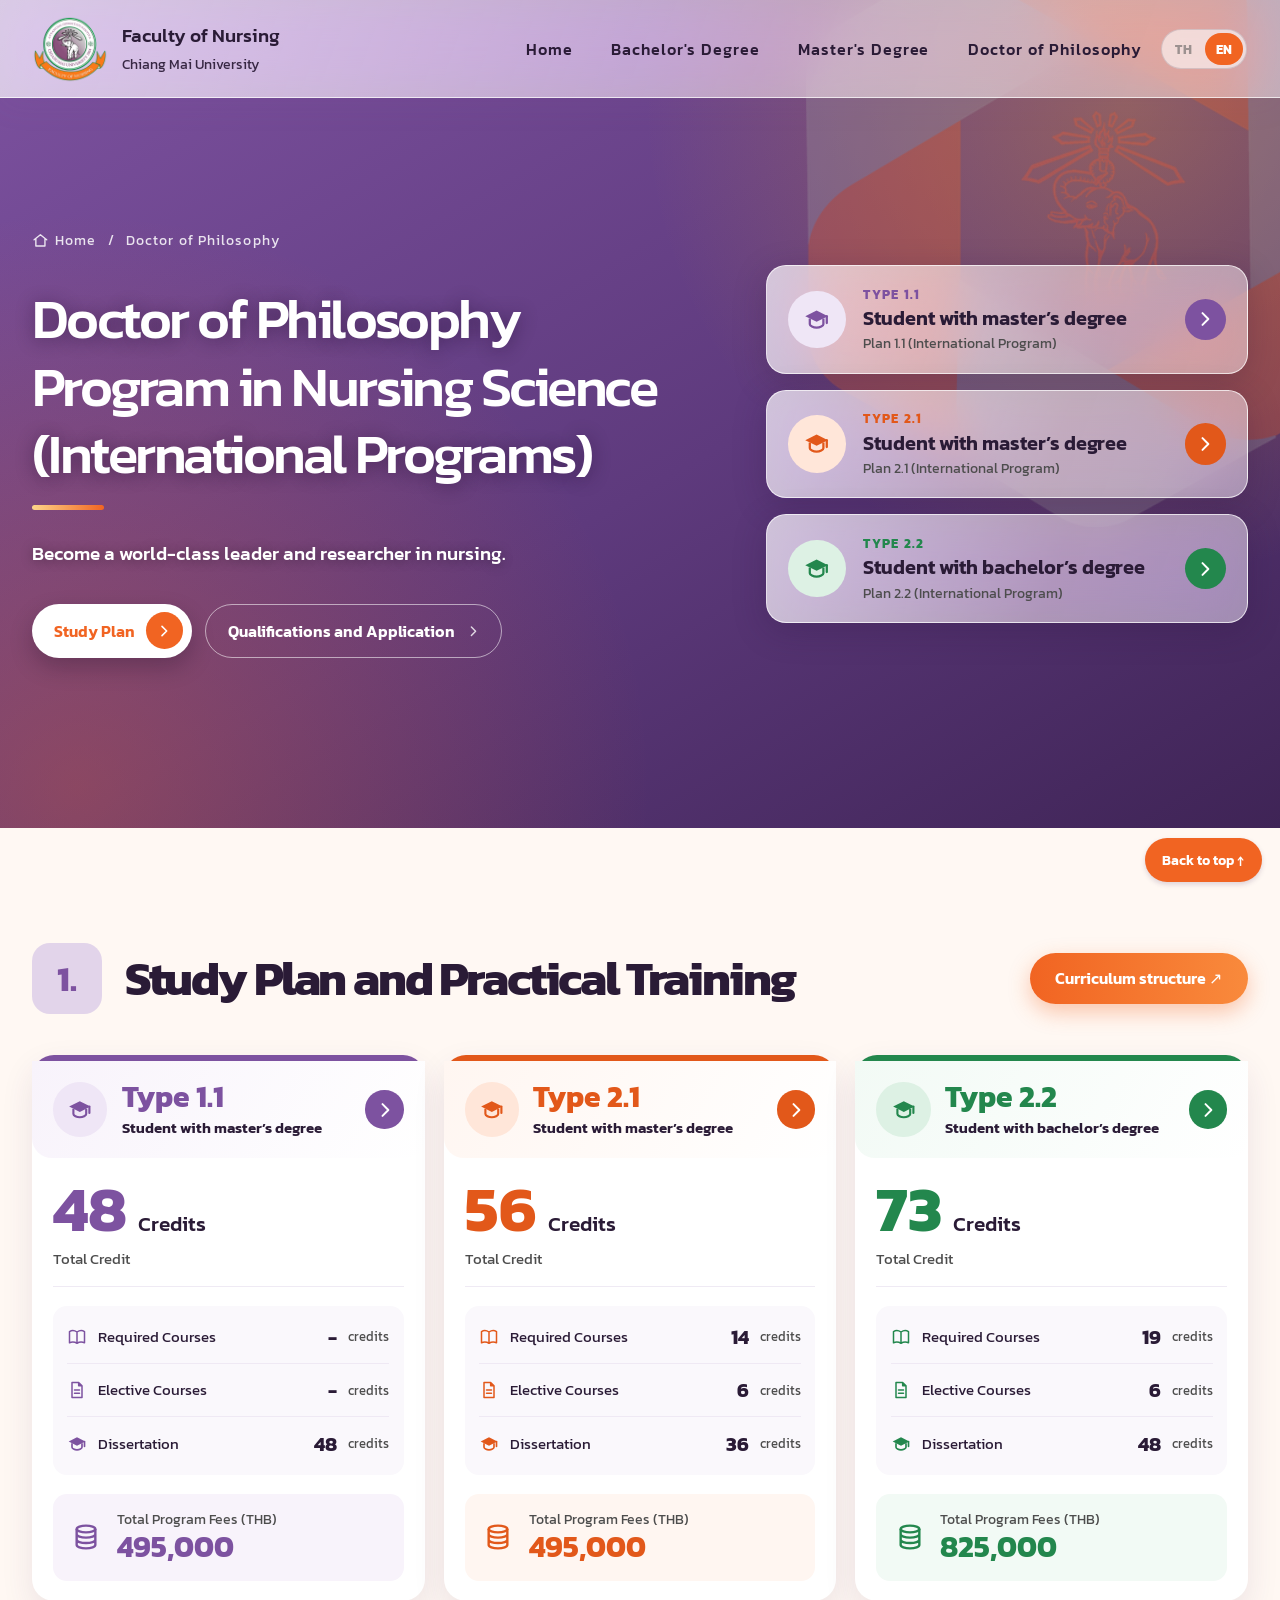
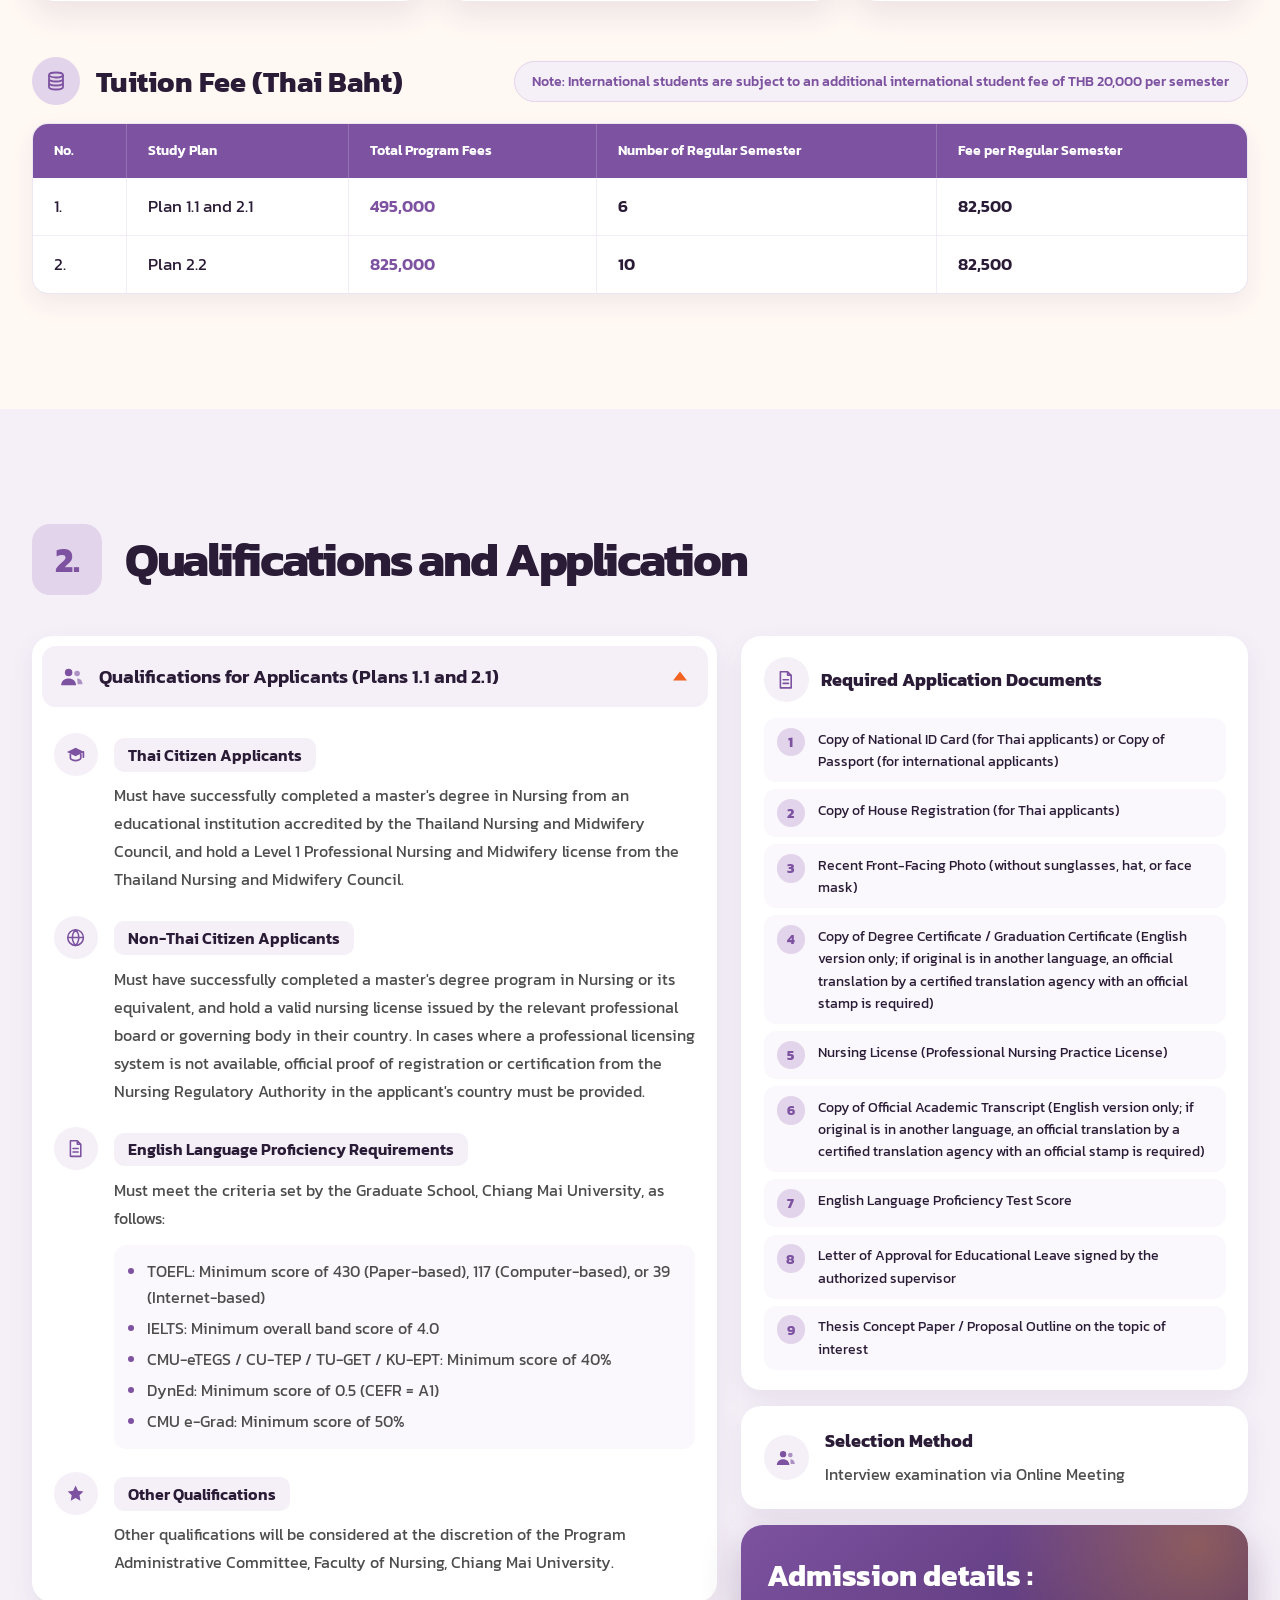
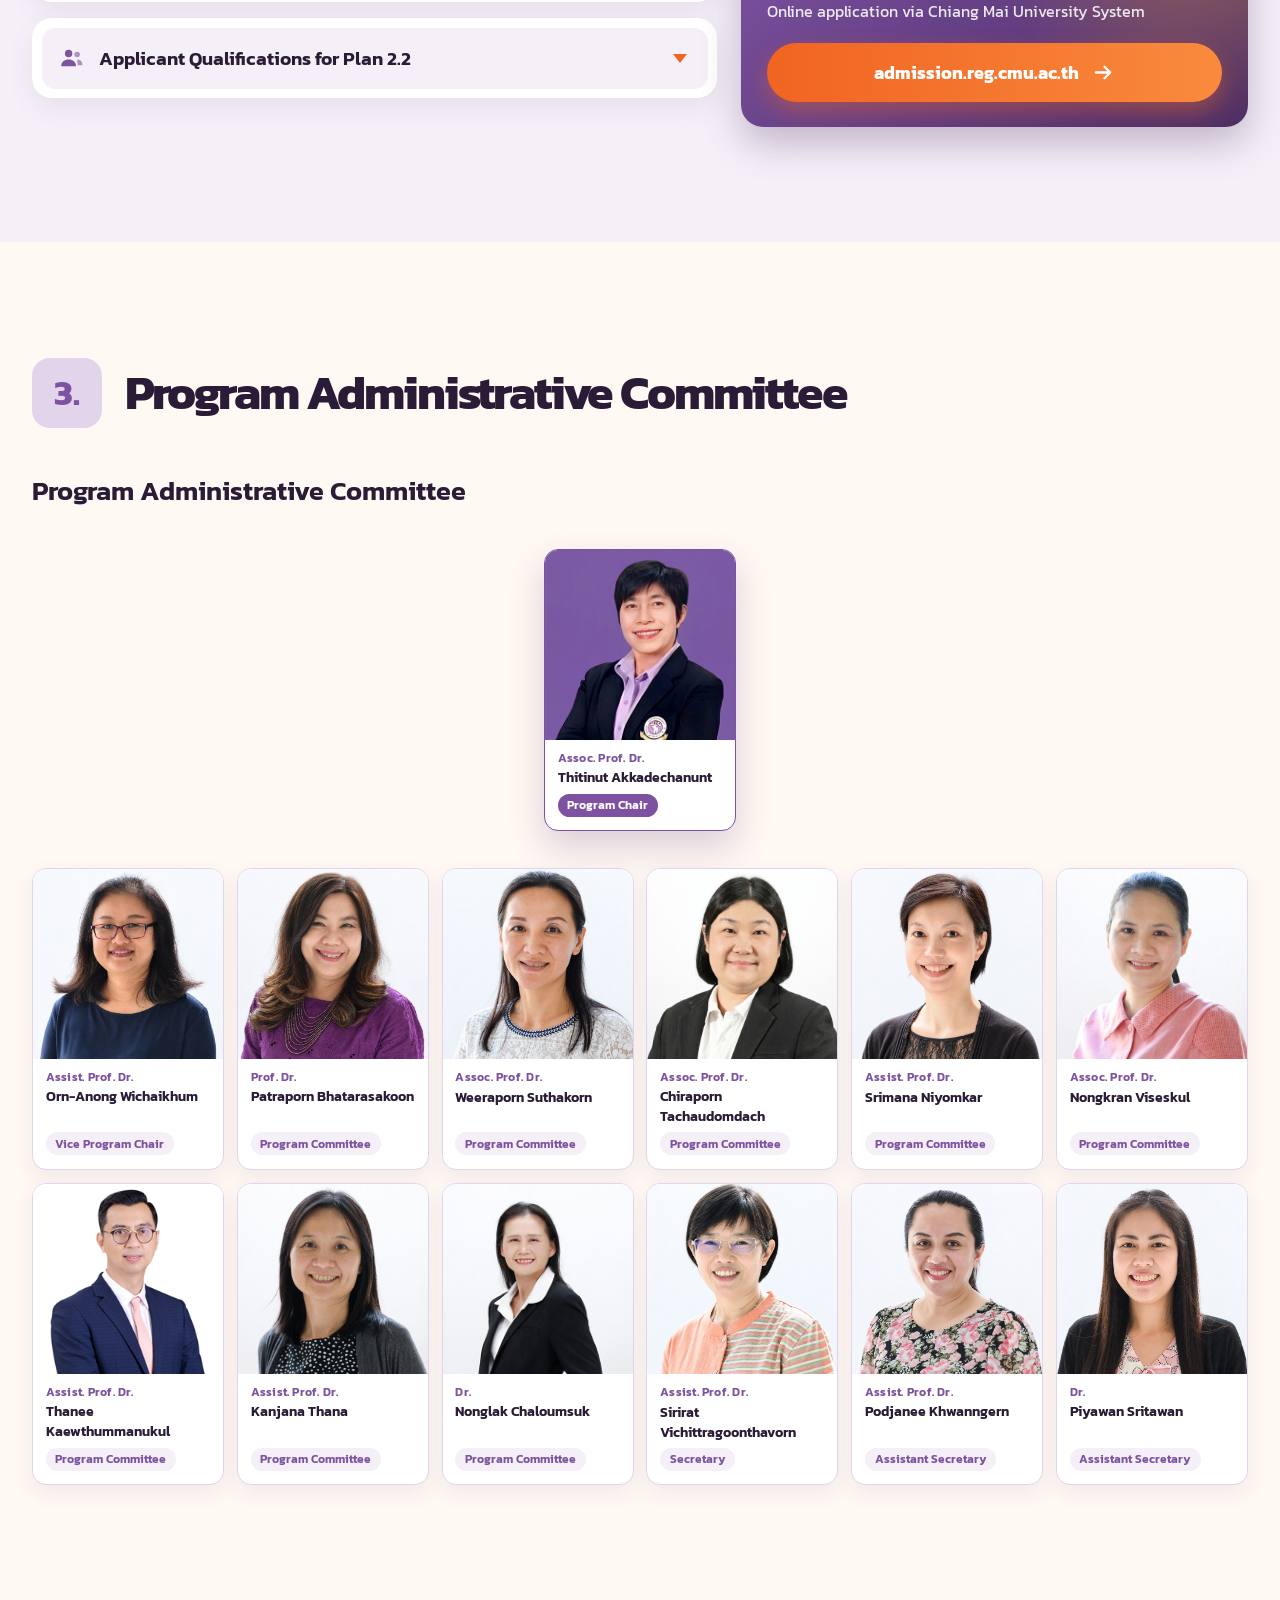
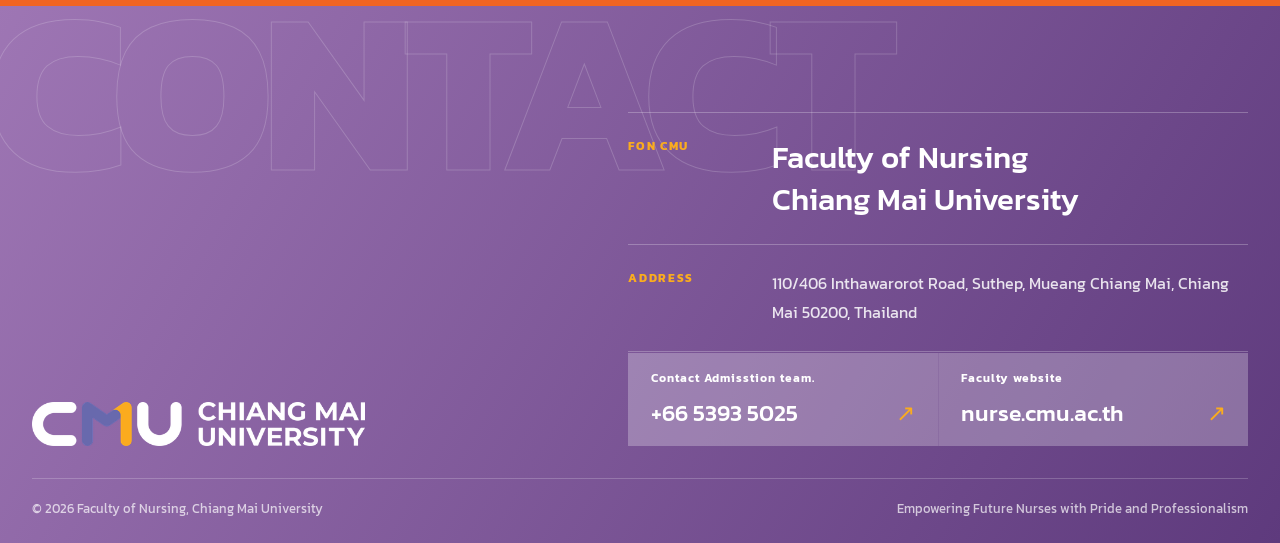
==== commit f946a606: "final" ====
--- a/doctoral.html
+++ b/doctoral.html
@@ -12,14 +12,14 @@
     <link rel="stylesheet" href="styles.css" />
     <link rel="stylesheet" href="experience.css" />
     <link rel="stylesheet" href="program-pages.css" />
-    <link rel="stylesheet" href="campaign.css?v=20261026-4" />
-    <link rel="stylesheet" href="brand.css?v=20261026-3" />
+    <link rel="stylesheet" href="campaign.css?v=20261026-7" />
+    <link rel="stylesheet" href="brand.css?v=20261026-25" />
     <link rel="stylesheet" href="undergraduate.css?v=20261026-1" />
     <link rel="stylesheet" href="levels.css?v=20261024-1" />
     <link rel="stylesheet" href="doctoral.css?v=20261026-7" />
     <!-- components.js draws the shared header/footer; script.js handles language, menu and reveal effects -->
     <script defer src="components.js?v=20261023-3"></script>
-    <script defer src="script.js?v=20261026-4"></script>
+    <script defer src="script.js?v=20261026-11"></script>
   </head>
   <body class="degree-page level-phd" data-desc-th="หลักสูตรปรัชญาดุษฎีบัณฑิต สาขาวิชาพยาบาลศาสตร์ (หลักสูตรนานาชาติ) คณะพยาบาลศาสตร์ มหาวิทยาลัยเชียงใหม่" data-desc-en="Doctor of Philosophy Program in Nursing Science (International Program), Faculty of Nursing, Chiang Mai University" data-title-th="ปริญญาเอก | คณะพยาบาลศาสตร์ มช." data-title-en="Doctoral | Faculty of Nursing, CMU">
     <div class="reading-progress" aria-hidden="true"></div>
--- a/campaign.css
+++ b/campaign.css
@@ -85,7 +85,7 @@
 .rewards-heading { max-width: 850px; margin-bottom: 3rem; }
 .rewards-heading h2 { font-size: clamp(2.5rem, 4.8vw, 5rem); line-height: 1.1; font-weight: 500; }
 .rewards-heading h2 em { display: block; font-style: normal; color: #9e76b4; }
-.reward-grid { display: grid; grid-template-columns: repeat(3, minmax(0, 1fr)); gap: 1.5rem; margin-top: clamp(2rem, 4vw, 3.2rem); }
+.reward-grid { display: grid; grid-template-columns: repeat(5, minmax(0, 1fr)); gap: 1.2rem; margin-top: clamp(2rem, 4vw, 3.2rem); }
 .reward-card { margin: 0; padding: 1.4rem; border: 0; border-radius: 0; background: transparent; box-shadow: none; transition: transform .4s; }
 .reward-card:hover { transform: translateY(-7px); box-shadow: none; }
 .reward-logo { --lh: 160px; height: var(--lh); display: flex; align-items: center; justify-content: center; }
@@ -94,6 +94,7 @@
 .reward-ranks { display: grid; gap: 1.2rem; }
 .reward-rank { display: grid; grid-template-columns: 210px auto 1fr auto; align-items: center; gap: clamp(1.2rem, 3vw, 2.4rem); padding: clamp(1.3rem, 2.6vw, 2rem) clamp(1.4rem, 3vw, 2.6rem); color: inherit; transition: transform .3s, box-shadow .3s, border-color .3s; border: 1px solid #7d52a026; border-radius: 24px; background: linear-gradient(110deg, #f8f3fb 0%, #fff 55%, #fff4ee 100%); box-shadow: 0 12px 34px #7d52a014; }
 .reward-rank:hover { transform: translateY(-4px); border-color: #7d52a066; box-shadow: 0 18px 44px #7d52a02e; }
+.reward-rank-nologo { grid-template-columns: auto 1fr auto; }
 .reward-rank-logo { display: block; width: clamp(150px, 16vw, 207px); height: auto; max-height: 76px; object-fit: contain; justify-self: start; }
 .reward-rank-go { display: grid; place-items: center; width: 2.8rem; height: 2.8rem; border-radius: 50%; background: #f16422; color: #fff; font-size: 1.2rem; font-weight: 700; box-shadow: 0 6px 16px #f1642240; transition: transform .3s; }
 .reward-rank:hover .reward-rank-go { transform: translate(3px, -3px); }
--- a/brand.css
+++ b/brand.css
@@ -353,3 +353,86 @@
 #why-cmu { background: #FFEFE3; }
 #rewards { background: #F6F0FA; }
 #journey { background: #FFF9E6; }
+
+/* FONCMU values: six cards in one row. The acrostic letter is a big tinted background glyph; the text sits at the top. */
+.benefit-grid.fonc-grid { grid-template-columns: repeat(6, minmax(0, 1fr)); gap: 1rem; }
+.fonc-grid .benefit-card { --lc: var(--ci-gold); position: relative; display: block; min-height: 380px; padding: 1.5rem 1.2rem 1.4rem; border-radius: 18px; isolation: isolate; container-type: inline-size; }
+.fonc-grid .benefit-card:nth-child(3n+2) { --lc: var(--ci-orange); }
+.fonc-grid .benefit-card:nth-child(3n) { --lc: var(--ci-purple); }
+.fonc-grid .benefit-card::before { display: none; }
+.benefit-card.fonc-card > .fonc-letter { position: absolute; z-index: -1; right: 5cqw; top: 6cqw; display: block; margin: 0; color: var(--lc); font-size: 112cqw; font-weight: 800; line-height: .74; letter-spacing: 0; text-transform: none; opacity: .34; pointer-events: none; transition: color .35s, opacity .35s, transform .5s cubic-bezier(.2, .8, .2, 1); }
+.fonc-card h3 { margin: 0 0 .7rem !important; color: var(--ink); font-size: clamp(1.05rem, 1.3vw, 1.25rem) !important; font-weight: 700; line-height: 1.3; overflow-wrap: normal !important; transition: color .35s; }
+.fonc-card h3 .fonc-hl { color: var(--lc); font-style: normal; font-weight: 800; transition: color .35s; }
+.fonc-card p { margin: 0; font-size: .9rem !important; line-height: 1.65; }
+.fonc-card p:empty { display: none; }
+.benefit-card.fonc-card:hover { background: var(--ci-purple-strong); }
+.fonc-card:hover h3, .fonc-card:hover p { color: #fff; }
+.fonc-card:hover h3 .fonc-hl { color: #FDD58A; }
+.benefit-card.fonc-card:hover > .fonc-letter { color: #fff; opacity: .22; transform: translateY(6px) rotate(-3deg) scale(1.04); }
+@media (max-width: 1180px) { .benefit-grid.fonc-grid { grid-template-columns: repeat(3, minmax(0, 1fr)); } .fonc-grid .benefit-card { min-height: 320px; } }
+/* Phones: one wide card per row, text on the left, letter still behind */
+@media (max-width: 640px) {
+  .benefit-grid.fonc-grid { grid-template-columns: 1fr; gap: .8rem; }
+  .fonc-grid .benefit-card { min-height: 150px; padding: 1.2rem 5.8rem 1.2rem 1.3rem; }
+  .benefit-card.fonc-card > .fonc-letter { right: 1.2rem; top: .9rem; font-size: 7.6rem; opacity: .36; }
+  .fonc-card h3 { font-size: 1.15rem !important; margin-bottom: .45rem !important; }
+}
+
+/* Accreditation band: frosted-glass card (same glass as the top menu) over two soft colour orbs; the ACEN logo sits directly on the glass */
+#why-cmu { position: relative; overflow: hidden; }
+#why-cmu::before, #why-cmu::after { content: ""; position: absolute; z-index: 0; bottom: -260px; width: min(66vw, 860px); aspect-ratio: 1; border-radius: 50%; filter: blur(95px); opacity: .5; pointer-events: none; }
+#why-cmu::before { left: -12%; background: radial-gradient(circle at 45% 45%, rgba(250, 172, 30, .95), rgba(241, 100, 34, .9) 45%, rgba(241, 100, 34, 0) 75%); }
+#why-cmu::after { right: -14%; background: radial-gradient(circle at 55% 45%, rgba(158, 118, 180, .95), rgba(125, 82, 160, .9) 45%, rgba(125, 82, 160, 0) 75%); }
+#why-cmu > .container { position: relative; z-index: 1; }
+#why-cmu .accreditation-band { border: 1px solid #ffffffb3; color: #2a1b36; text-shadow: none; background: linear-gradient(110deg, #ffffffb3, #fff8f385 60%, #f5f0f880); -webkit-backdrop-filter: blur(22px) saturate(150%); backdrop-filter: blur(22px) saturate(150%); box-shadow: 0 8px 32px #7d52a02e; }
+#why-cmu .accreditation-band .eyebrow { color: var(--ci-orange-deep); text-shadow: none; }
+#why-cmu .accreditation-band h3 { color: #2a1b36; }
+#why-cmu .accreditation-mark.accreditation-logo { width: clamp(180px, 18vw, 240px); aspect-ratio: auto; padding: 0; border: 0; border-radius: 0; background: none; box-shadow: none; }
+#why-cmu .accreditation-logo img { display: block; width: 100%; height: auto; max-height: 120px; object-fit: contain; }
+@media (max-width: 900px) { #why-cmu .accreditation-mark.accreditation-logo { width: 190px; } }
+
+/* Journey: the headline lives in the left column, so size it to that column (each <br> line stays on one line) */
+.journey-grid { grid-template-columns: minmax(0, 1.12fr) minmax(0, 1fr); gap: clamp(2.5rem, 6vw, 6rem); }
+.journey h2 { font-size: clamp(1.75rem, 2.75vw, 2.7rem); line-height: 1.3; letter-spacing: -.01em; }
+@media (max-width: 900px) { .journey h2 { font-size: clamp(1.7rem, 6.4vw, 2.3rem); } }
+
+/* Stories: tighter gap between the headline and the story card */
+.stories-top { margin-bottom: 1.3rem; }
+@media (max-width: 900px) { .stories-top { margin-bottom: 1.2rem; } }
+
+/* Stories: one story at a time (image left, quote right), endless slider in random order */
+.story-slider { position: relative; }
+.story-track { display: flex; gap: 0; overflow-x: auto; scroll-snap-type: x mandatory; scrollbar-width: none; outline-offset: 4px; border-radius: 16px; }
+.story-track::-webkit-scrollbar { display: none; }
+.story-card { display: flex; flex: 0 0 100%; min-width: 0; scroll-snap-align: start; }
+.story-card > .story-layout { flex: 1; min-width: 0; }
+html[lang="en"] .story-th-only { display: none; }
+.story-image { min-height: 430px; }
+.story-image img { position: absolute; inset: 0; width: 100%; height: 100%; object-fit: cover; object-position: center 22%; }
+.story-quote { text-align: left; }
+.story-quote .quote-mark { top: .2rem; left: 1.8rem; font-size: 7rem; }
+.story-quote p { margin-bottom: 1.6rem; font-family: inherit; font-size: clamp(1.1rem, 1.7vw, 1.5rem); font-weight: 500; line-height: 1.65; }
+.story-quote p.story-long { font-size: clamp(.95rem, 1.2vw, 1.12rem); line-height: 1.7; }
+.story-quote footer { margin-top: auto; font-size: .85rem; }
+.story-quote footer strong { color: #fff; font-size: .95rem; }
+.story-quote footer span { opacity: .9; }
+.story-quote { padding-block: clamp(2.2rem, 3.5vw, 3.2rem); justify-content: flex-start; }
+.story-quote p { margin-top: 2.2rem; }
+.story-nav { display: flex; justify-content: flex-end; gap: .6rem; margin-top: 1rem; }
+.story-btn { display: grid; place-items: center; width: 2.9rem; height: 2.9rem; border: 1.5px solid rgba(255, 255, 255, .6); border-radius: 50%; background: rgba(255, 255, 255, .12); color: #fff; font-size: 1.7rem; line-height: 1; cursor: pointer; transition: background .2s, color .2s, transform .2s; }
+.story-btn:hover { background: #fff; color: var(--ci-purple-strong); transform: translateY(-2px); }
+@media (max-width: 900px) { .story-nav { justify-content: center; } .story-quote { padding: 2rem 1.5rem; } .story-quote .quote-mark { left: 1.2rem; } }
+
+/* Stories: compact so the heading, the whole slide and the arrows fit one screen */
+.stories.section { padding-block: clamp(3rem, 5.5vw, 4.8rem); }
+.story-image { min-height: 330px; }
+.story-quote { padding: 1.5rem clamp(1.4rem, 3vw, 2.6rem) 1.3rem !important; }
+.story-quote .quote-mark { top: 0; left: 1.3rem; font-size: 4.5rem; }
+.story-quote p { margin-top: 1.5rem; margin-bottom: 1rem; font-size: clamp(.95rem, 1.2vw, 1.1rem); line-height: 1.6; }
+.story-quote p.story-long { font-size: clamp(.84rem, .98vw, .95rem); line-height: 1.6; }
+.story-quote footer { font-size: .8rem; }
+.story-quote footer strong { font-size: .88rem; }
+.stories-top { margin-bottom: 1rem; }
+.stories h2 { font-size: clamp(2rem, 3.6vw, 3.2rem); margin-bottom: 0; }
+.story-nav { margin-top: .7rem; }
+.story-marquee { margin-top: 2rem; }
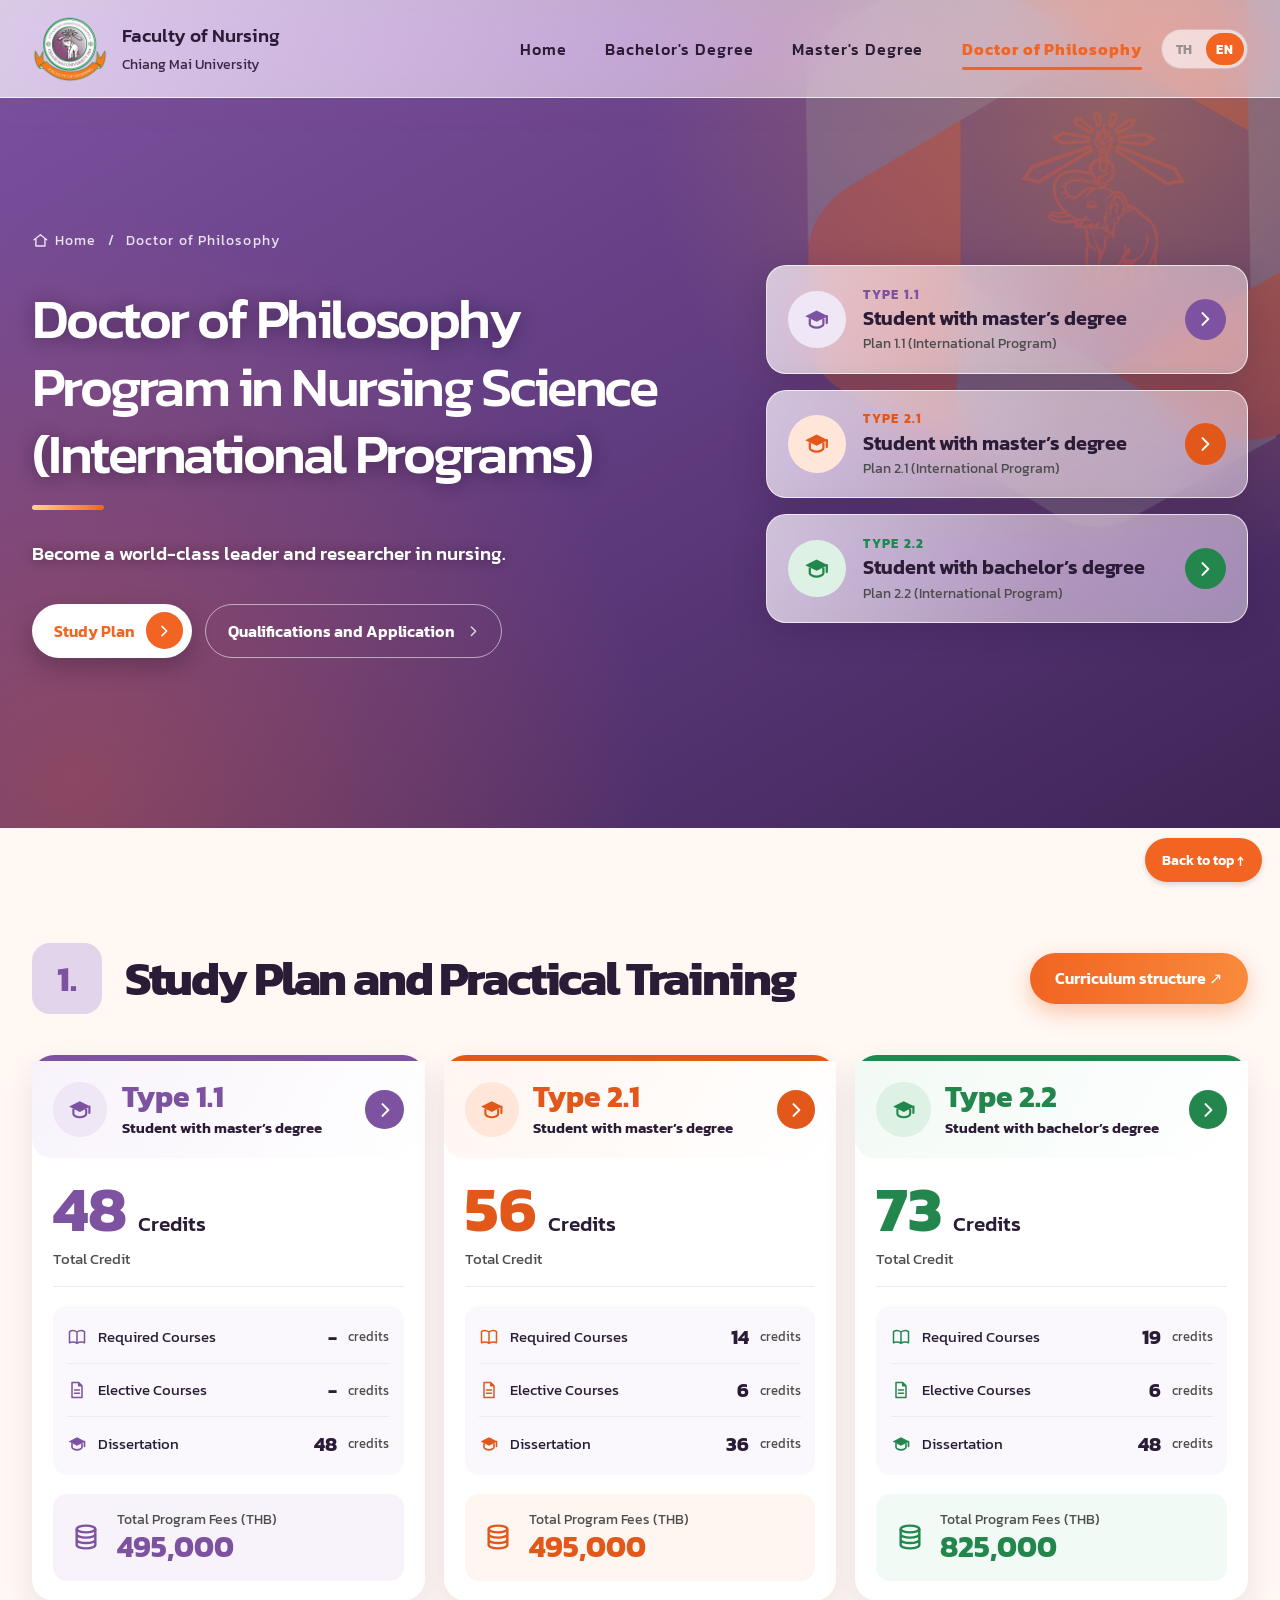
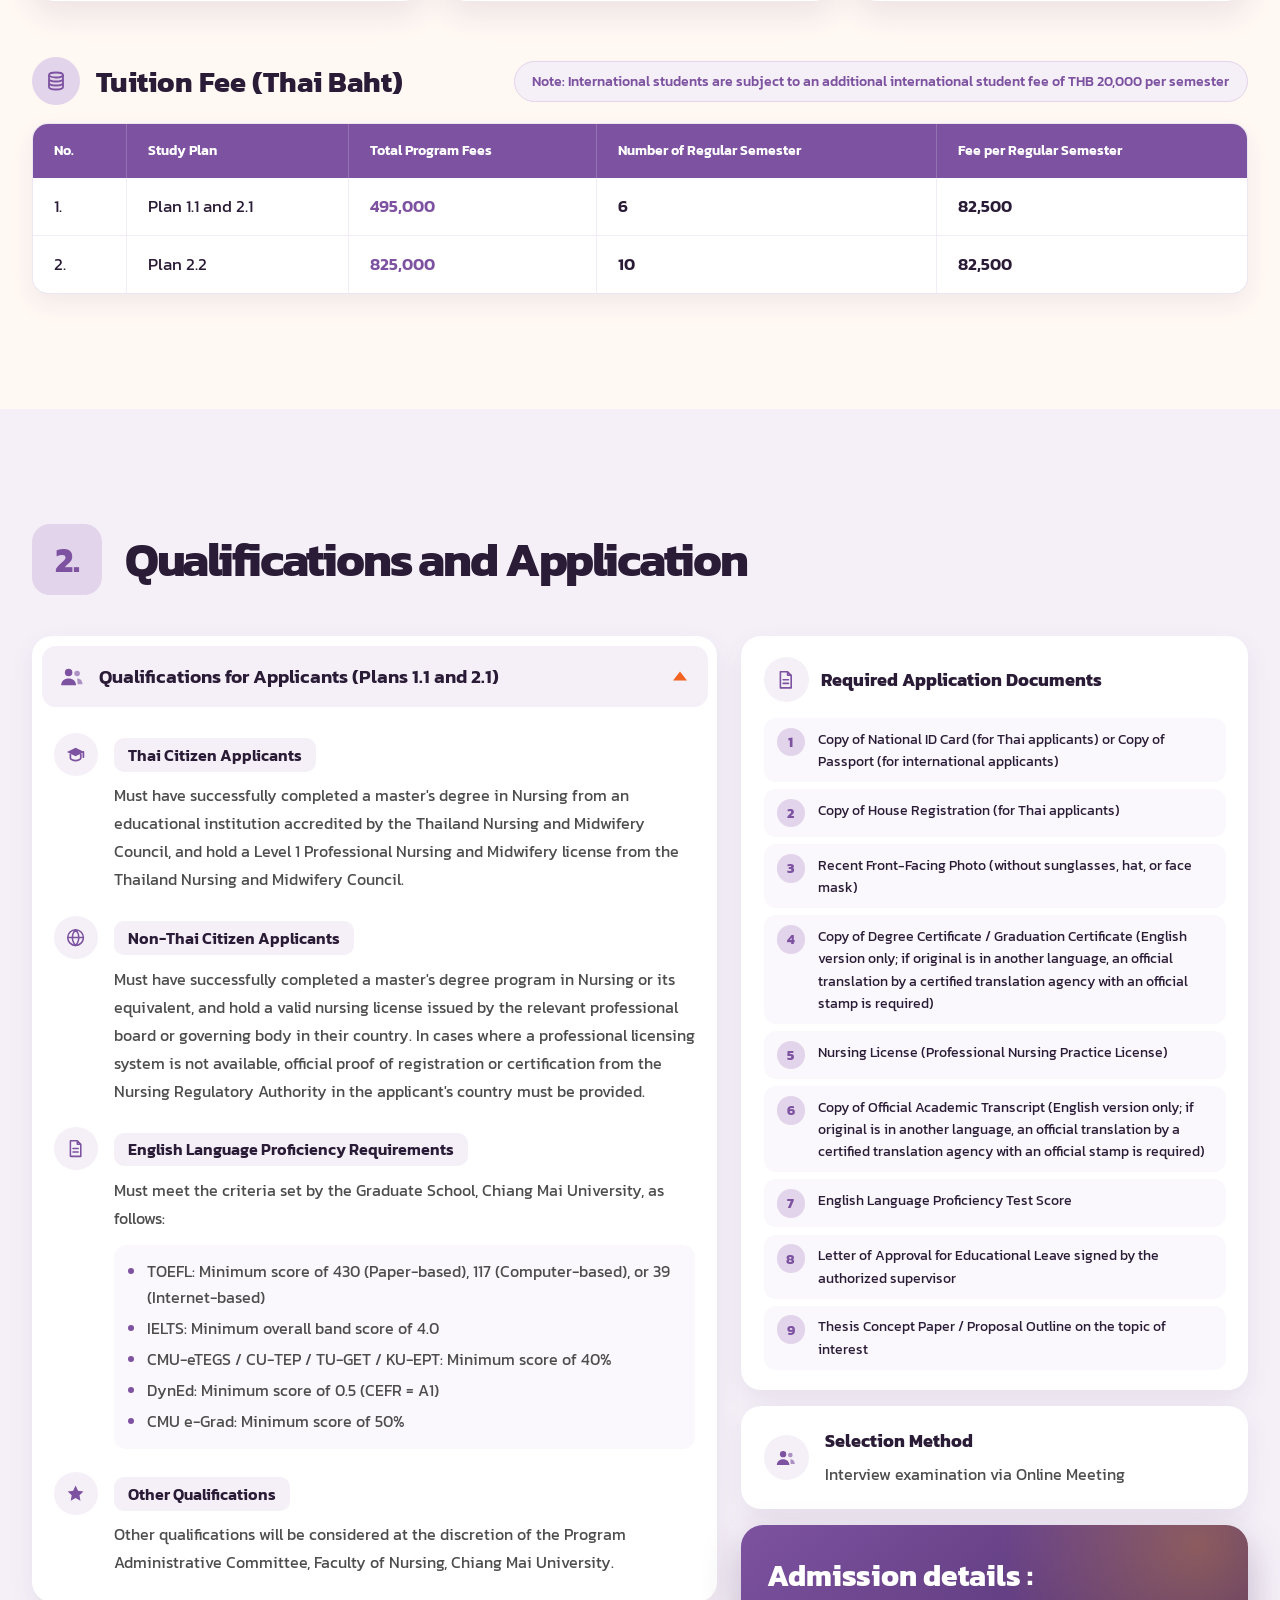
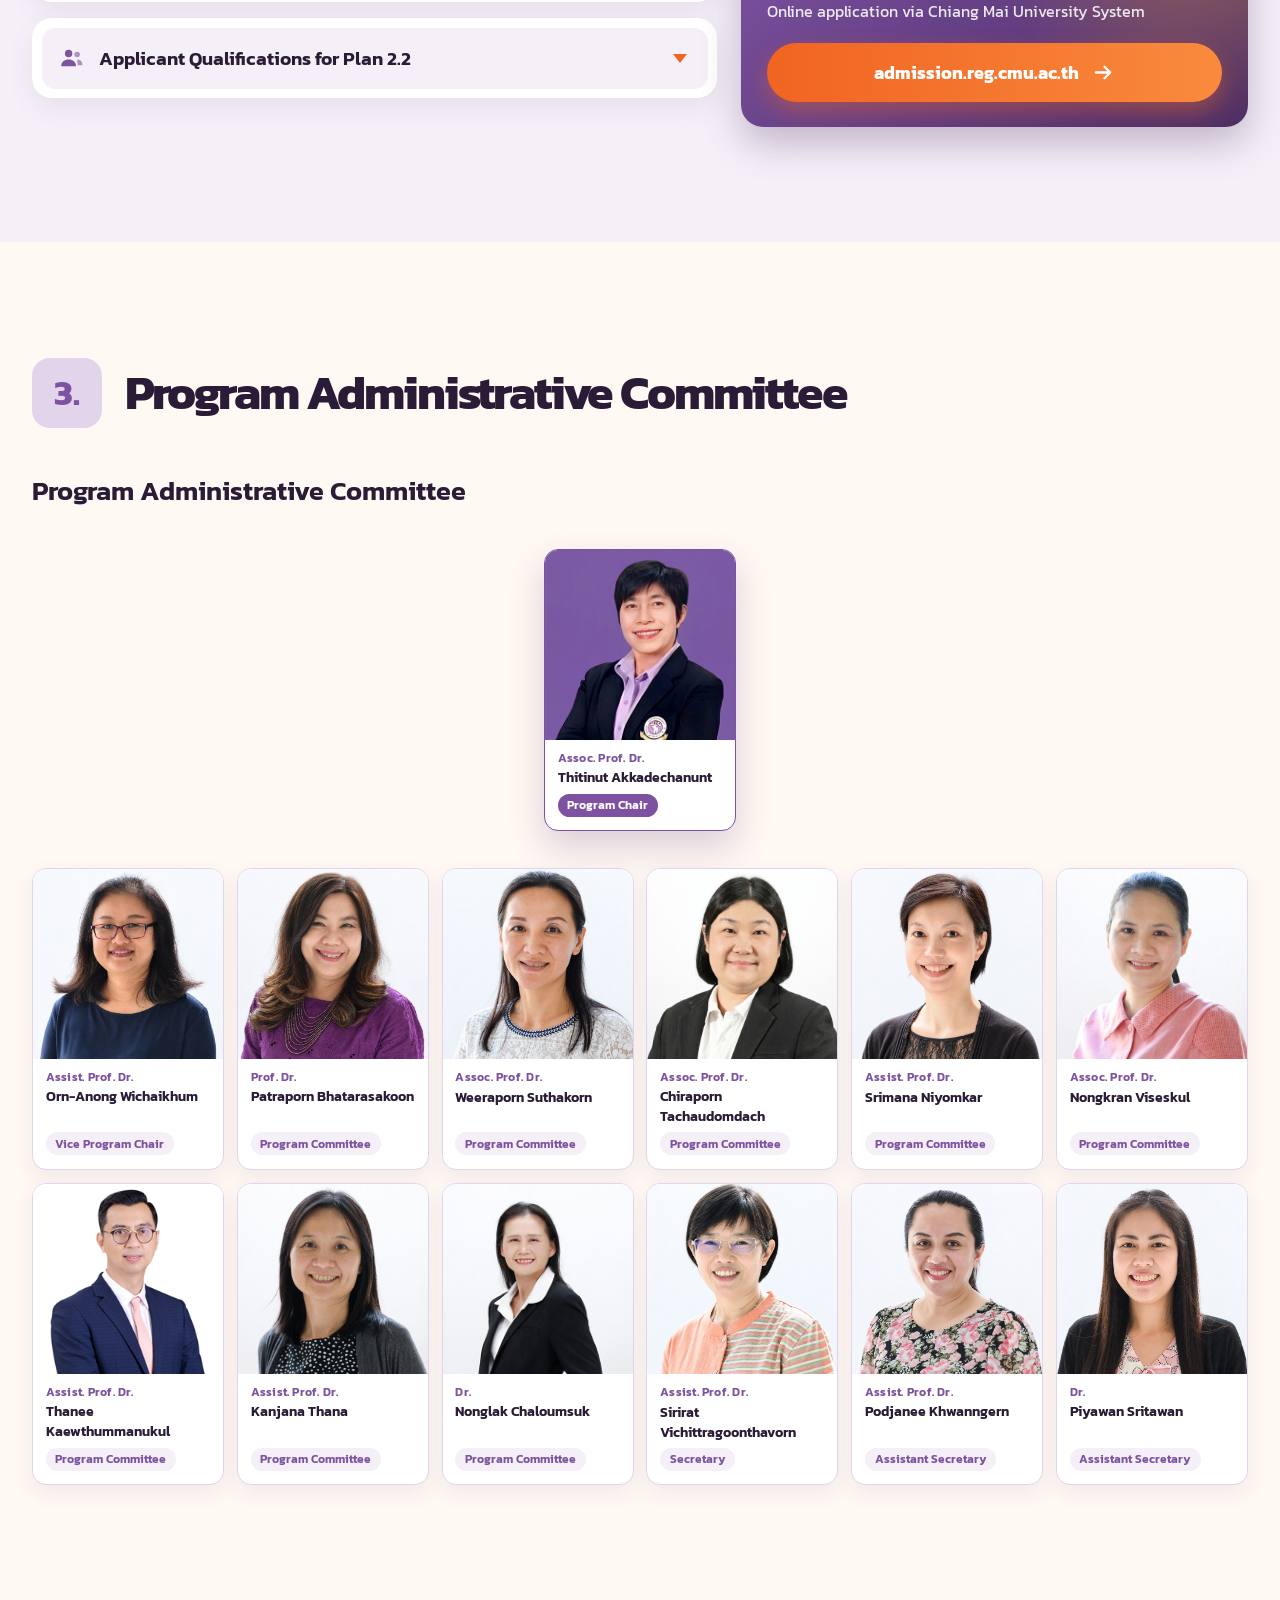
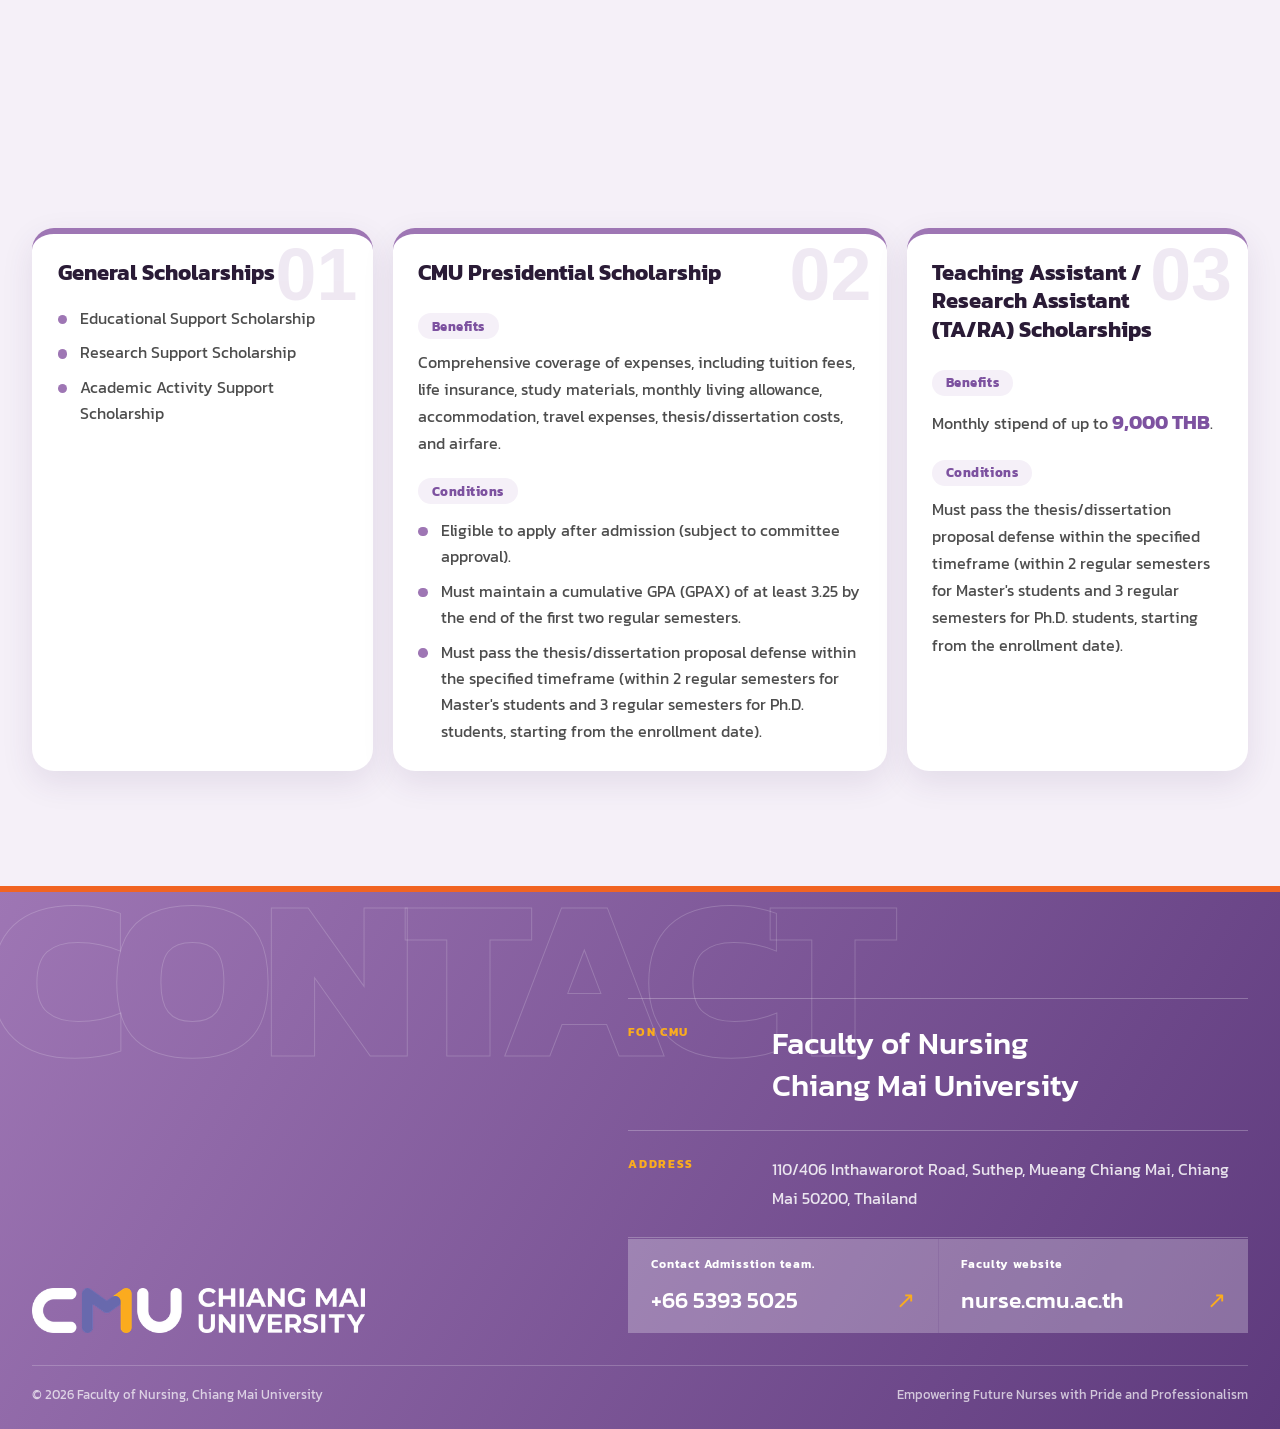
==== commit 3d6df590: "เพิ่มเรื่องทุน" ====
--- a/doctoral.html
+++ b/doctoral.html
@@ -13,12 +13,13 @@
     <link rel="stylesheet" href="experience.css" />
     <link rel="stylesheet" href="program-pages.css" />
     <link rel="stylesheet" href="campaign.css?v=20261026-7" />
-    <link rel="stylesheet" href="brand.css?v=20261026-25" />
+    <link rel="stylesheet" href="brand.css?v=20261027-5" />
     <link rel="stylesheet" href="undergraduate.css?v=20261026-1" />
     <link rel="stylesheet" href="levels.css?v=20261024-1" />
+    <link rel="stylesheet" href="scholarship.css?v=20261027-4" />
     <link rel="stylesheet" href="doctoral.css?v=20261026-7" />
     <!-- components.js draws the shared header/footer; script.js handles language, menu and reveal effects -->
-    <script defer src="components.js?v=20261023-3"></script>
+    <script defer src="components.js?v=20261027-1"></script>
     <script defer src="script.js?v=20261026-11"></script>
   </head>
   <body class="degree-page level-phd" data-desc-th="หลักสูตรปรัชญาดุษฎีบัณฑิต สาขาวิชาพยาบาลศาสตร์ (หลักสูตรนานาชาติ) คณะพยาบาลศาสตร์ มหาวิทยาลัยเชียงใหม่" data-desc-en="Doctor of Philosophy Program in Nursing Science (International Program), Faculty of Nursing, Chiang Mai University" data-title-th="ปริญญาเอก | คณะพยาบาลศาสตร์ มช." data-title-en="Doctoral | Faculty of Nursing, CMU">
@@ -343,6 +344,42 @@
       </section>
 
 
+
+      <!-- 5. Scholarships (text as supplied by the Faculty) -->
+      <section class="ug-section ug-section-tint" id="scholarships">
+        <div class="container">
+          <div class="phd-head reveal">
+            <span class="phd-num">4.</span>
+            <div>
+              <h2 data-th="ทุนการศึกษา มหาวิทยาลัยเชียงใหม่" data-en="Chiang Mai University Scholarships">ทุนการศึกษา มหาวิทยาลัยเชียงใหม่</h2>
+            </div>
+          </div>
+          <div class="dg-sch-grid">
+            <article class="dg-sch-card reveal">
+              <span class="dg-sch-n" aria-hidden="true">01</span>
+              <h3>General Scholarships</h3>
+              <ul class="dg-sch-list"><li>Educational Support Scholarship</li><li>Research Support Scholarship</li><li>Academic Activity Support Scholarship</li></ul>
+            </article>
+            <article class="dg-sch-card dg-sch-wide reveal reveal-delay-1">
+              <span class="dg-sch-n" aria-hidden="true">02</span>
+              <h3>CMU Presidential Scholarship</h3>
+              <h4 class="dg-sch-label" data-th="สิทธิประโยชน์" data-en="Benefits">สิทธิประโยชน์</h4>
+              <p>Comprehensive coverage of expenses, including tuition fees, life insurance, study materials, monthly living allowance, accommodation, travel expenses, thesis/dissertation costs, and airfare.</p>
+              <h4 class="dg-sch-label" data-th="เงื่อนไข" data-en="Conditions">เงื่อนไข</h4>
+              <ul class="dg-sch-list"><li>Eligible to apply after admission (subject to committee approval).</li><li>Must maintain a cumulative GPA (GPAX) of at least 3.25 by the end of the first two regular semesters.</li><li>Must pass the thesis/dissertation proposal defense within the specified timeframe (within 2 regular semesters for Master's students and 3 regular semesters for Ph.D. students, starting from the enrollment date).</li></ul>
+            </article>
+            <article class="dg-sch-card reveal reveal-delay-2">
+              <span class="dg-sch-n" aria-hidden="true">03</span>
+              <h3>Teaching Assistant / Research Assistant (TA/RA) Scholarships</h3>
+              <h4 class="dg-sch-label" data-th="สิทธิประโยชน์" data-en="Benefits">สิทธิประโยชน์</h4>
+              <p>Monthly stipend of up to <strong class="dg-sch-amount">9,000 THB</strong>.</p>
+              <h4 class="dg-sch-label" data-th="เงื่อนไข" data-en="Conditions">เงื่อนไข</h4>
+              <p>Must pass the thesis/dissertation proposal defense within the specified timeframe (within 2 regular semesters for Master's students and 3 regular semesters for Ph.D. students, starting from the enrollment date).</p>
+            </article>
+          </div>
+        </div>
+      </section>
+
     </main>
 
     <footer class="site-footer"></footer>
--- a/brand.css
+++ b/brand.css
@@ -436,3 +436,24 @@
 .stories h2 { font-size: clamp(2rem, 3.6vw, 3.2rem); margin-bottom: 0; }
 .story-nav { margin-top: .7rem; }
 .story-marquee { margin-top: 2rem; }
+
+/* Menu: the page being viewed is orange (#F16422) with a bar under it. Hover/focus only draws the bar; the text never changes colour. */
+.site-header .desktop-nav a { position: relative; padding-block: .45rem; }
+.site-header .desktop-nav a::after { content: ""; position: absolute; left: 0; right: 0; bottom: -.1rem; height: 3px; border-radius: 3px; background: #F16422; transform: scaleX(0); transform-origin: left; transition: transform .3s; }
+.site-header .desktop-nav a:hover::after, .site-header .desktop-nav a:focus-visible::after { transform: scaleX(1); }
+.site-header .desktop-nav a:not(.is-active):hover, .site-header .desktop-nav a:not(.is-active):focus-visible,
+.site-header .mobile-nav a:not(.is-active):hover { color: #2a1b36; opacity: 1; transform: none; }
+.site-header .desktop-nav a.is-active, .site-header .mobile-nav a.is-active { color: #F16422; font-weight: 700; opacity: 1; transform: none; }
+.site-header .desktop-nav a.is-active::after { transform: scaleX(1); }
+.site-header .mobile-nav a { position: relative; }
+.site-header .mobile-nav a.is-active { padding-left: 1rem; }
+.site-header .mobile-nav a.is-active::before { content: ""; position: absolute; left: 0; top: 12%; bottom: 12%; width: 4px; border-radius: 4px; background: #F16422; }
+
+/* Closing quotation mark, mirroring the opening one (bottom-right of every story) */
+.story-quote::after { content: "”"; position: absolute; right: 1.3rem; bottom: .2rem; color: rgba(255, 255, 255, .32); font: 4.5rem/1 var(--serif); pointer-events: none; }
+
+/* Story text block (quote + name) centred vertically between the two quotation marks */
+.story-quote { justify-content: center; }
+.story-quote p { margin-top: 0; margin-bottom: 1.3rem; }
+.story-quote footer { margin-top: 0; }
+.story-quote { padding-block: 3.2rem 3.2rem !important; }
--- a/scholarship.css
+++ b/scholarship.css
@@ -0,0 +1,16 @@
+/* Scholarships (masters.html, doctoral.html): three cards, colour follows the level (--lv / --lv-deep / --lv-tint from levels.css) */
+.dg-sch-grid { display: grid; grid-template-columns: minmax(0, 1fr) minmax(0, 1.45fr) minmax(0, 1fr); gap: 1.2rem; align-items: stretch; }
+.dg-sch-card { position: relative; display: flex; flex-direction: column; gap: .6rem; overflow: hidden; padding: 1.6rem 1.6rem 1.7rem; border-radius: 22px; background: #fff; border-top: 6px solid var(--lv); box-shadow: 0 .7rem 2rem rgba(70, 42, 94, .1); isolation: isolate; transition: transform .3s, box-shadow .3s; }
+.dg-sch-card:hover { transform: translateY(-5px); box-shadow: 0 1.1rem 2.4rem rgba(70, 42, 94, .16); }
+.dg-sch-n { position: absolute; z-index: -1; right: 1rem; top: .3rem; color: var(--lv); font-size: 4.6rem; font-weight: 800; line-height: 1; opacity: .16; }
+.dg-sch-card h3 { margin: 0 3.2rem .3rem 0; color: var(--ink); font-size: clamp(1.15rem, 1.7vw, 1.45rem); font-weight: 700; line-height: 1.3; }
+.dg-sch-label { align-self: flex-start; margin: .7rem 0 0; padding: .22rem .85rem; border-radius: 999px; background: var(--lv-tint); color: var(--lv-deep); font-size: .82rem; font-weight: 700; letter-spacing: .04em; }
+.dg-sch-card p { margin: 0; color: var(--ci-gray-dark); line-height: 1.7; }
+.dg-sch-list { display: grid; gap: .5rem; margin: .2rem 0 0; padding: 0; list-style: none; }
+.dg-sch-list li { position: relative; padding-left: 1.4rem; color: var(--ci-gray-dark); line-height: 1.65; }
+.dg-sch-list li::before { content: ""; position: absolute; left: 0; top: .62em; width: .6rem; height: .6rem; border-radius: 50%; background: var(--lv); }
+.dg-sch-amount { color: var(--lv-deep); font-size: 1.25em; font-weight: 700; white-space: nowrap; }
+.dg-sch-grid.dg-sch-grid-2 { grid-template-columns: repeat(2, minmax(0, 1fr)); }
+@media (max-width: 1024px) { .dg-sch-grid, .dg-sch-grid.dg-sch-grid-2 { grid-template-columns: 1fr; } }
+#scholarships .ug-heading { margin-bottom: clamp(1.4rem, 2.5vw, 2rem); }
+#scholarships .ug-heading h2 { max-width: none; font-size: clamp(2rem, 3.8vw, 3.2rem); line-height: 1.15; }
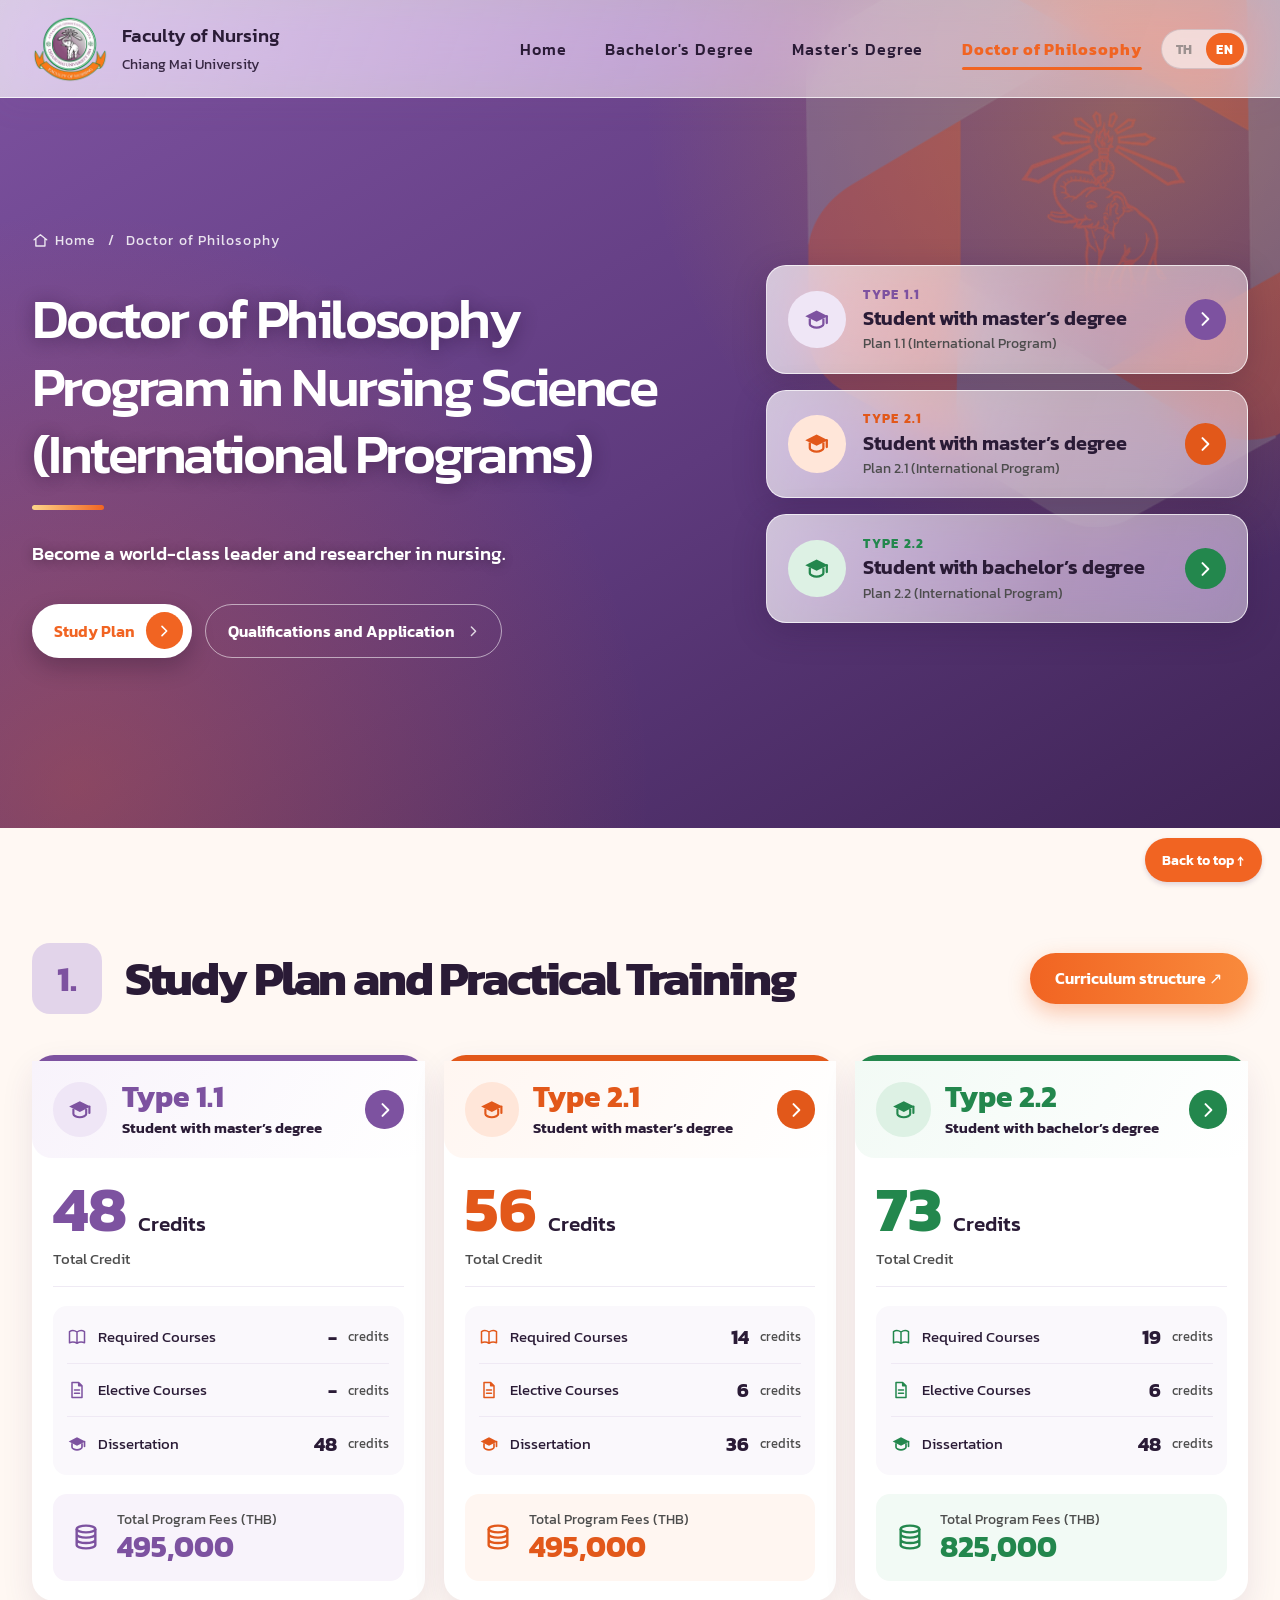
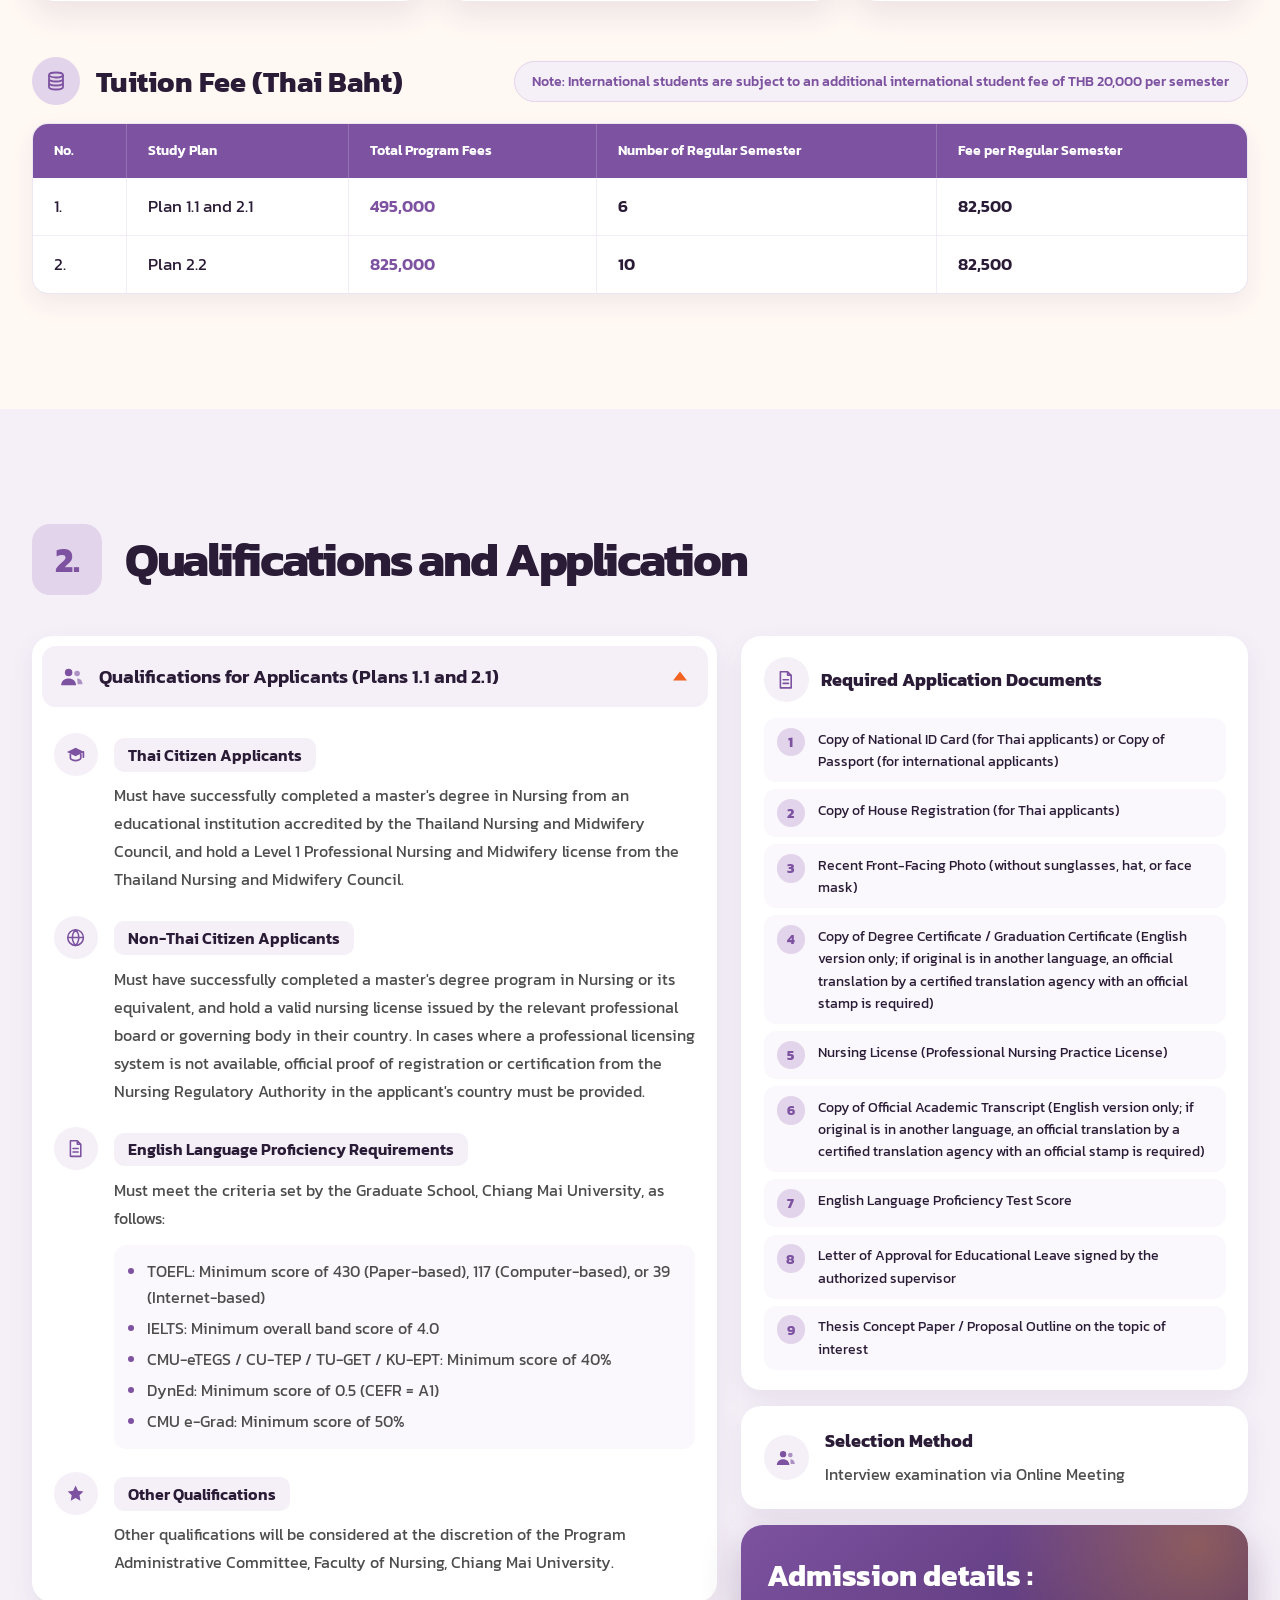
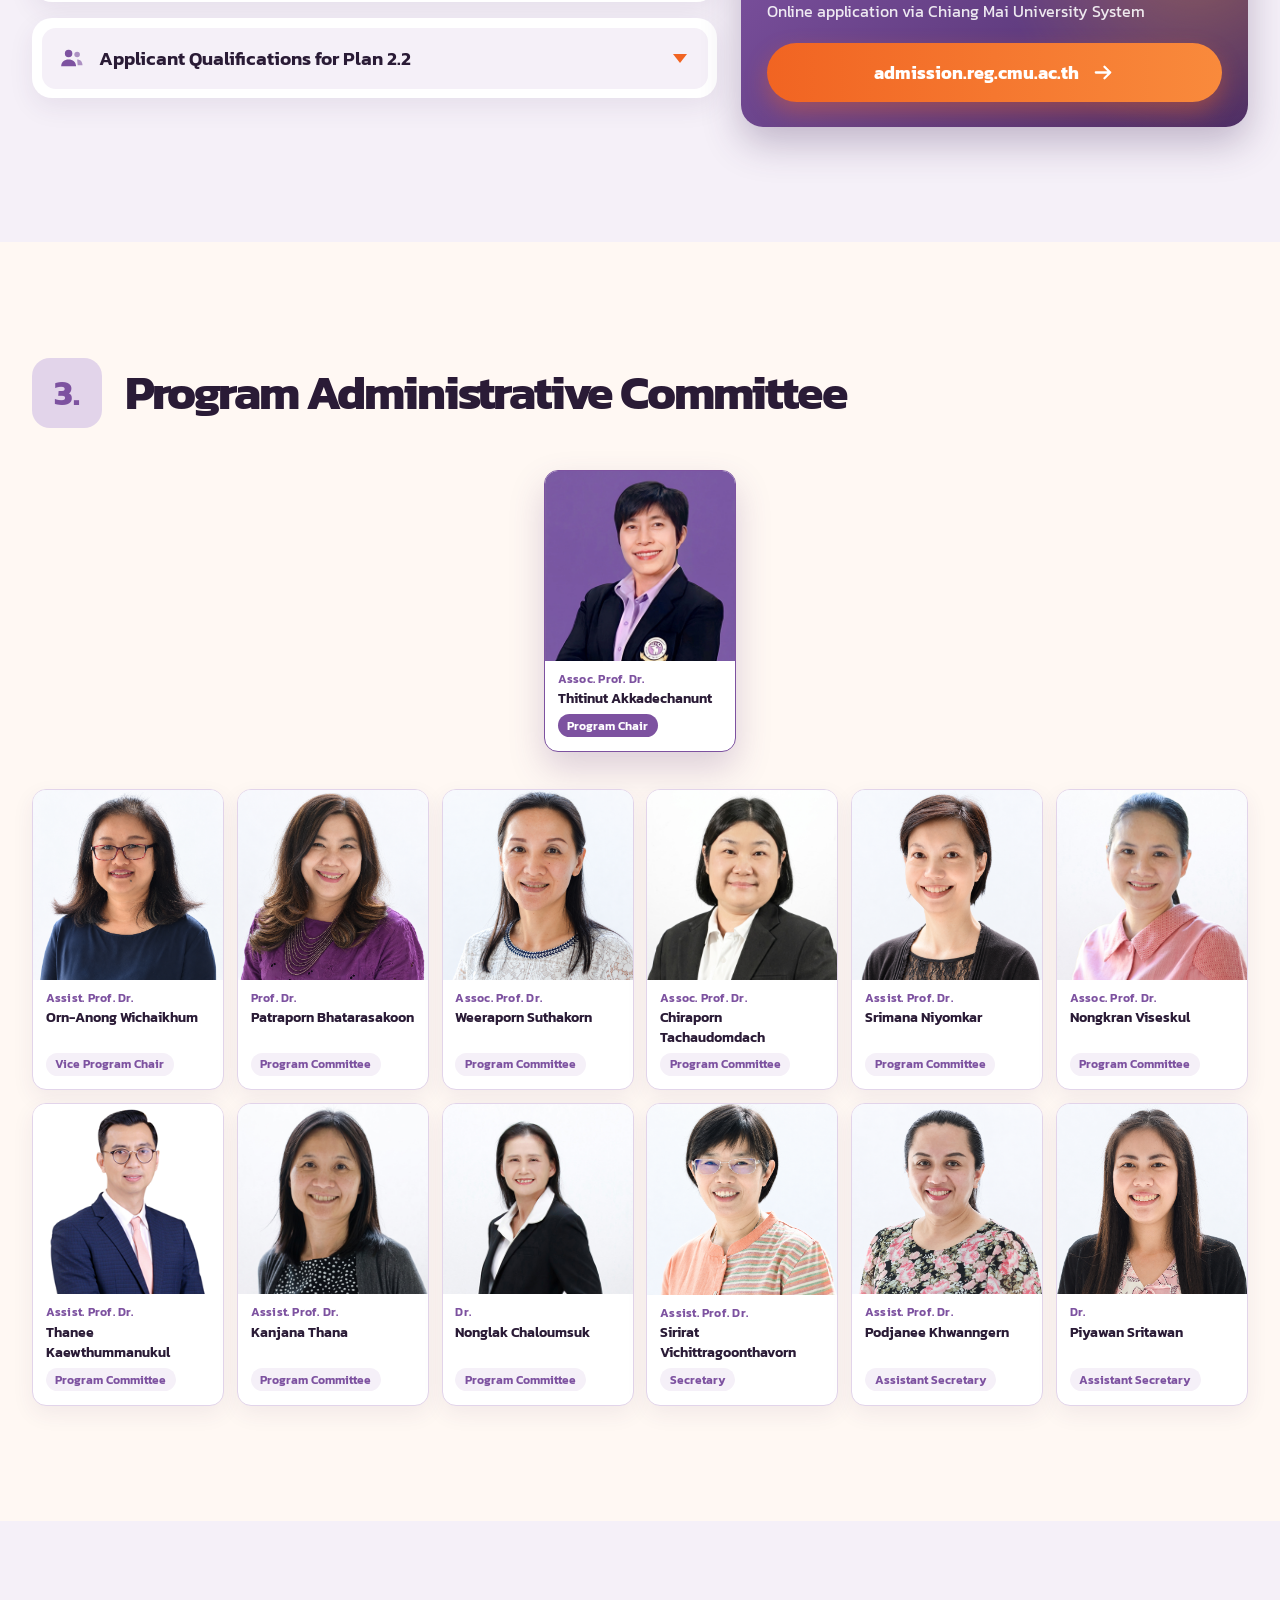
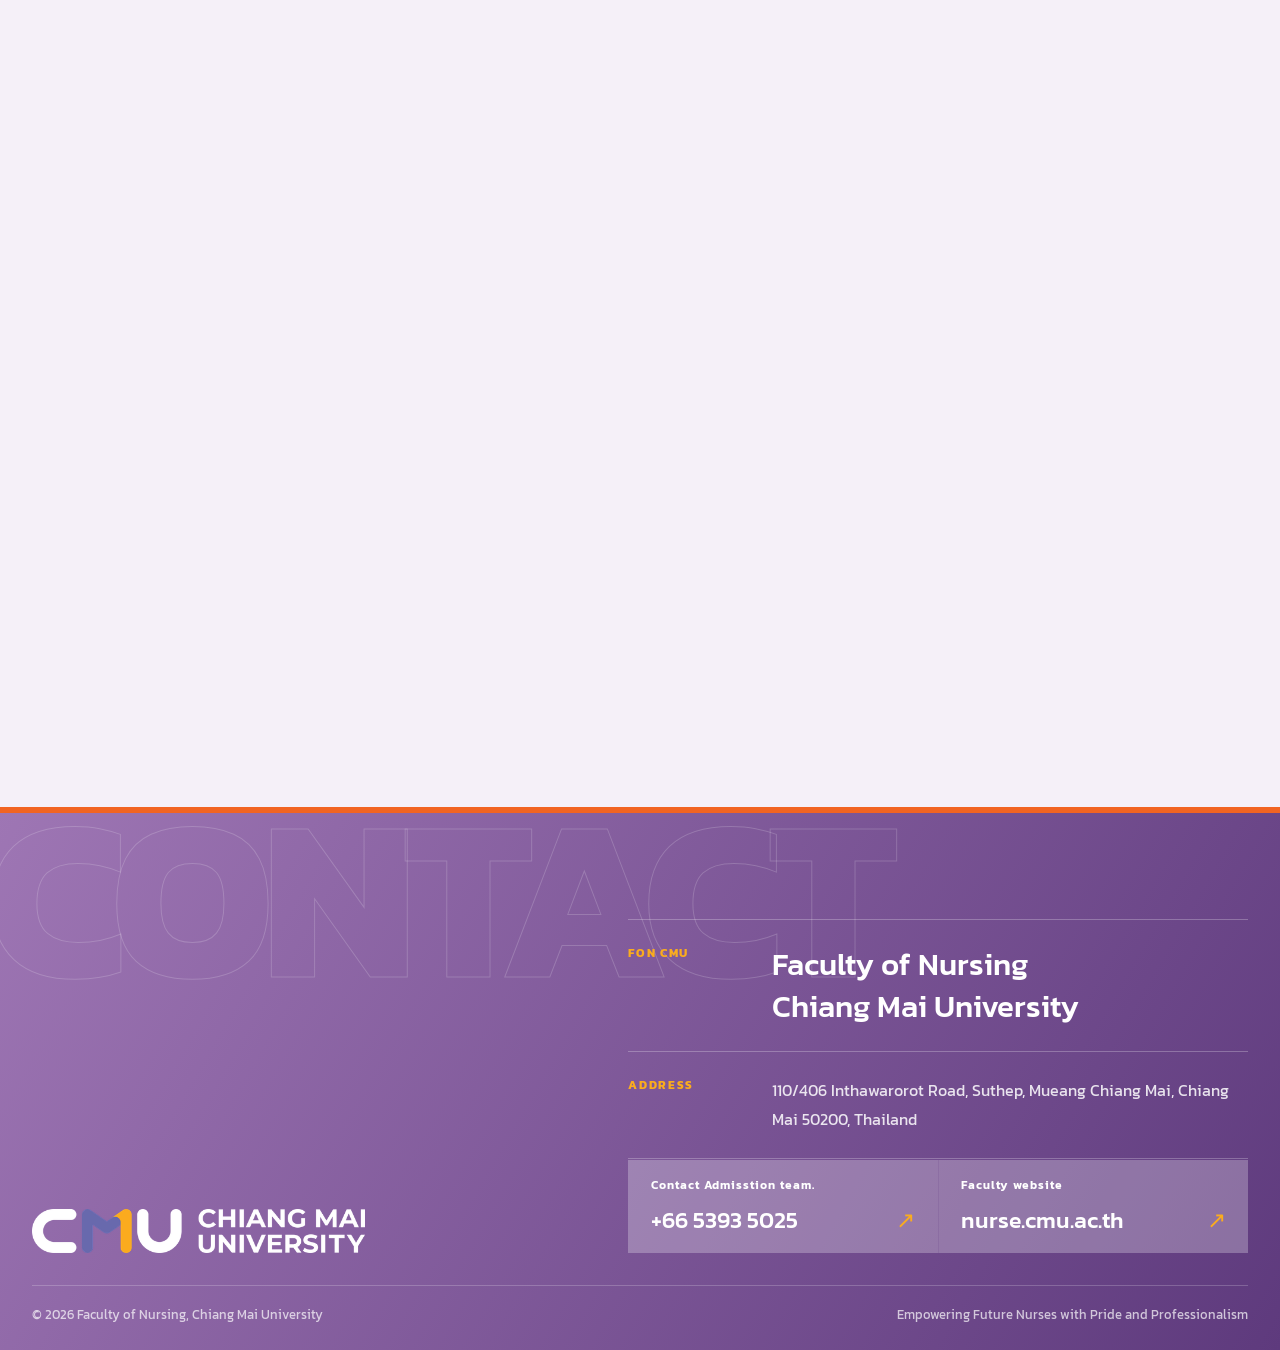
==== commit ebdd4c2d: "ปรับสุดท้าย" ====
--- a/doctoral.html
+++ b/doctoral.html
@@ -231,7 +231,6 @@
               <h2 data-th="คณะกรรมการบริหารหลักสูตร" data-en="Program Administrative Committee">คณะกรรมการบริหารหลักสูตร</h2>
             </div>
           </div>
-          <h3 class="phd-committee-title reveal" data-th="คณะกรรมการบริหารหลักสูตร" data-en="Program Administrative Committee">คณะกรรมการบริหารหลักสูตร</h3>
           <!-- Photos: image/Committee/<English-name>.jpg (square, ~400–600px); a placeholder shows until the file exists.
           English names: edit data-en on .phd-member-name; academic title is .phd-member-title. -->
           <ul class="phd-committee reveal">
@@ -357,24 +356,53 @@
           <div class="dg-sch-grid">
             <article class="dg-sch-card reveal">
               <span class="dg-sch-n" aria-hidden="true">01</span>
-              <h3>General Scholarships</h3>
-              <ul class="dg-sch-list"><li>Educational Support Scholarship</li><li>Research Support Scholarship</li><li>Academic Activity Support Scholarship</li></ul>
+              <h3 data-th="ทุนทั่วไป" data-en="General Scholarships">ทุนทั่วไป</h3>
+              <p data-th="ประกอบด้วย" data-en="">ประกอบด้วย </p>
+              <ul class="dg-sch-list">
+                <li data-th="ทุนสนับสนุนการศึกษา" data-en="Educational Support Scholarship">ทุนสนับสนุนการศึกษา </li>
+                <li data-th="ทุนสนับสนุนการวิจัย" data-en="Research Support Scholarship">ทุนสนับสนุนการวิจัย </li>
+                <li data-th="ทุนสนับสนุนกิจกรรมทางวิชาการ" data-en="Academic Activity Support Scholarship">ทุนสนับสนุนกิจกรรมทางวิชาการ</li>
+              </ul>
+
             </article>
             <article class="dg-sch-card dg-sch-wide reveal reveal-delay-1">
               <span class="dg-sch-n" aria-hidden="true">02</span>
-              <h3>CMU Presidential Scholarship</h3>
+              <h3 data-th="ทุนบัณฑิตศึกษามหาวิทยาลัยเชียงใหม่ (CMU Graduate Scholarship)" data-en="CMU Graduate Scholarship">ทุนบัณฑิตศึกษามหาวิทยาลัยเชียงใหม่ (CMU Graduate Scholarship)</h3>
               <h4 class="dg-sch-label" data-th="สิทธิประโยชน์" data-en="Benefits">สิทธิประโยชน์</h4>
-              <p>Comprehensive coverage of expenses, including tuition fees, life insurance, study materials, monthly living allowance, accommodation, travel expenses, thesis/dissertation costs, and airfare.</p>
+              <p data-th="ครอบคลุมค่าใช้จ่ายทั้งหมด ได้แก่ ค่าธรรมเนียมการศึกษา ค่าประกันชีวิต อุบัติเหตุ และสุขภาพ อุปกรณ์การเรียน เงินสนับสนุนค่าครองชีพรายเดือน ที่พัก ค่าเดินทาง ค่าสนับสนุนการตีพิมพ์ผลงานทางวิชาการ " data-en="Comprehensive coverage of expenses, including tuition fees, life insurance, study materials, monthly living allowance, accommodation, travel expenses, thesis/dissertation costs, and airfare.">ครอบคลุมค่าใช้จ่ายทั้งหมด ได้แก่ ค่าธรรมเนียมการศึกษา ประกันชีวิต อุปกรณ์การเรียน เงินสนับสนุนค่าครองชีพรายเดือน ที่พัก ค่าเดินทาง ค่าใช้จ่ายในการทำวิทยานิพนธ์/ดุษฎีนิพนธ์ และค่าตั๋วเครื่องบิน</p>
               <h4 class="dg-sch-label" data-th="เงื่อนไข" data-en="Conditions">เงื่อนไข</h4>
-              <ul class="dg-sch-list"><li>Eligible to apply after admission (subject to committee approval).</li><li>Must maintain a cumulative GPA (GPAX) of at least 3.25 by the end of the first two regular semesters.</li><li>Must pass the thesis/dissertation proposal defense within the specified timeframe (within 2 regular semesters for Master's students and 3 regular semesters for Ph.D. students, starting from the enrollment date).</li></ul>
+              <ul class="dg-sch-list">
+                <li data-th="เป็นผู้ผ่านการคัดเลือกเข้าศึกษาระดับปริญญาโทหรือปริญญาเอก ในหลักสูตรภาคปกติที่มีการทำวิทยานิพนธ์" 
+                data-en="Eligible to apply after admission (subject to committee approval).">
+                เป็นผู้ผ่านการคัดเลือกเข้าศึกษาระดับปริญญาโทหรือปริญญาเอก ในหลักสูตรภาคปกติที่มีการทำวิทยานิพนธ์</li>
+                <li data-th="มีผลการศึกษาระดับปริญญาตรี GPA ไม่ต่ำกว่า 3.25 หรือระดับปริญญาโท GPA ไม่ต่ำกว่า 3.50 และมีผลสอบภาษาอังกฤษตามเกณฑ์ที่กำหนด" 
+                data-en="Must maintain a cumulative GPA (GPAX) of at least 3.25 by the end of the first two regular semesters.">
+                มีผลการศึกษาระดับปริญญาตรี GPA ไม่ต่ำกว่า 3.25 หรือระดับปริญญาโท GPA ไม่ต่ำกว่า 3.50 และมีผลสอบภาษาอังกฤษตามเกณฑ์ที่กำหนด</li>
+                <li data-th="มีอาจารย์ที่ปรึกษาวิทยานิพนธ์หลัก พร้อมโครงร่างการวิจัยและแผนการศึกษาในภาพรวม 
+                ผู้รับทุนต้องเป็นนักศึกษาเต็มเวลา ส่งรายงานความก้าวหน้าทุกภาคการศึกษา และได้รับอนุมัติหัวข้อและโครงร่างวิทยานิพนธ์ภายในระยะเวลาที่กำหนด" 
+                data-en="Must pass the thesis/dissertation proposal defense within the specified timeframe 
+                (within 2 regular semesters for Master&#x27;s students and 3 regular semesters for Ph.D. students, starting from the enrollment date).">
+                มีอาจารย์ที่ปรึกษาวิทยานิพนธ์หลัก พร้อมโครงร่างการวิจัยและแผนการศึกษาในภาพรวม 
+                ผู้รับทุนต้องเป็นนักศึกษาเต็มเวลา ส่งรายงานความก้าวหน้าทุกภาคการศึกษา และได้รับอนุมัติหัวข้อและโครงร่างวิทยานิพนธ์ภายในระยะเวลาที่กำหนด</li></ul>
             </article>
             <article class="dg-sch-card reveal reveal-delay-2">
               <span class="dg-sch-n" aria-hidden="true">03</span>
-              <h3>Teaching Assistant / Research Assistant (TA/RA) Scholarships</h3>
+              <h3 data-th="ทุนผู้ช่วยสอน / ผู้ช่วยวิจัย (TA/RA)" data-en="Teaching Assistant / Research Assistant (TA/RA) Scholarships">
+                ทุนผู้ช่วยสอน / ผู้ช่วยวิจัย (TA/RA)</h3>
               <h4 class="dg-sch-label" data-th="สิทธิประโยชน์" data-en="Benefits">สิทธิประโยชน์</h4>
-              <p>Monthly stipend of up to <strong class="dg-sch-amount">9,000 THB</strong>.</p>
+              <p data-th="สนับสนุนทุนการศึกษาสำหรับนักศึกษาระดับปริญญาโทและปริญญาเอกที่ปฏิบัติงานเป็นผู้ช่วยสอน (TA) หรือผู้ช่วยวิจัย (RA)
+              ปีแรกได้รับเงินสนับสนุนไม่เกิน 90,000 บาทต่อปี โดยจ่ายเดือนละไม่เกิน 9,000 บาท เป็นระยะเวลาไม่เกิน 10 เดือน" 
+              data-en="Monthly stipend of up to &lt;strong class=&quot;dg-sch-amount&quot;&gt;9,000 THB&lt;/strong&gt;." data-lang-html>เงินสนับสนุนรายเดือนสูงสุด <strong class="dg-sch-amount">9,000 บาท</strong></p>
               <h4 class="dg-sch-label" data-th="เงื่อนไข" data-en="Conditions">เงื่อนไข</h4>
-              <p>Must pass the thesis/dissertation proposal defense within the specified timeframe (within 2 regular semesters for Master's students and 3 regular semesters for Ph.D. students, starting from the enrollment date).</p>
+              <p data-th="เป็นผู้ผ่านการคัดเลือกเข้าศึกษาระดับบัณฑิตศึกษา ในหลักสูตรภาคปกติหรือภาคพิเศษที่มีการทำวิทยานิพนธ์ ที่มี GPA ตามเงื่อนไขทุน 
+              และ ได้รับอนุมัติหัวข้อและโครงร่างวิทยานิพนธ์ภายในระยะเวลาที่กำหนด (ภายใน 2 ภาคการศึกษาปกติสำหรับนักศึกษาปริญญาโท และภายใน 3
+              ภาคการศึกษาปกติสำหรับนักศึกษาปริญญาเอก นับจากวันที่ลงทะเบียนเรียน)" 
+              data-en="Must pass the thesis/dissertation proposal defense within the 
+              specified timeframe (within 2 regular semesters for Master&#x27;s students and 3 regular semesters for Ph.D. 
+              students, starting from the enrollment date).">
+              เป็นผู้ผ่านการคัดเลือกเข้าศึกษาระดับบัณฑิตศึกษา ในหลักสูตรภาคปกติหรือภาคพิเศษที่มีการทำวิทยานิพนธ์ ที่มี GPA ตามเงื่อนไขทุน 
+              และ ได้รับอนุมัติหัวข้อและโครงร่างวิทยานิพนธ์ภายในระยะเวลาที่กำหนด (ภายใน 2 ภาคการศึกษาปกติสำหรับนักศึกษาปริญญาโท และภายใน 3
+              ภาคการศึกษาปกติสำหรับนักศึกษาปริญญาเอก นับจากวันที่ลงทะเบียนเรียน)</p>
             </article>
           </div>
         </div>
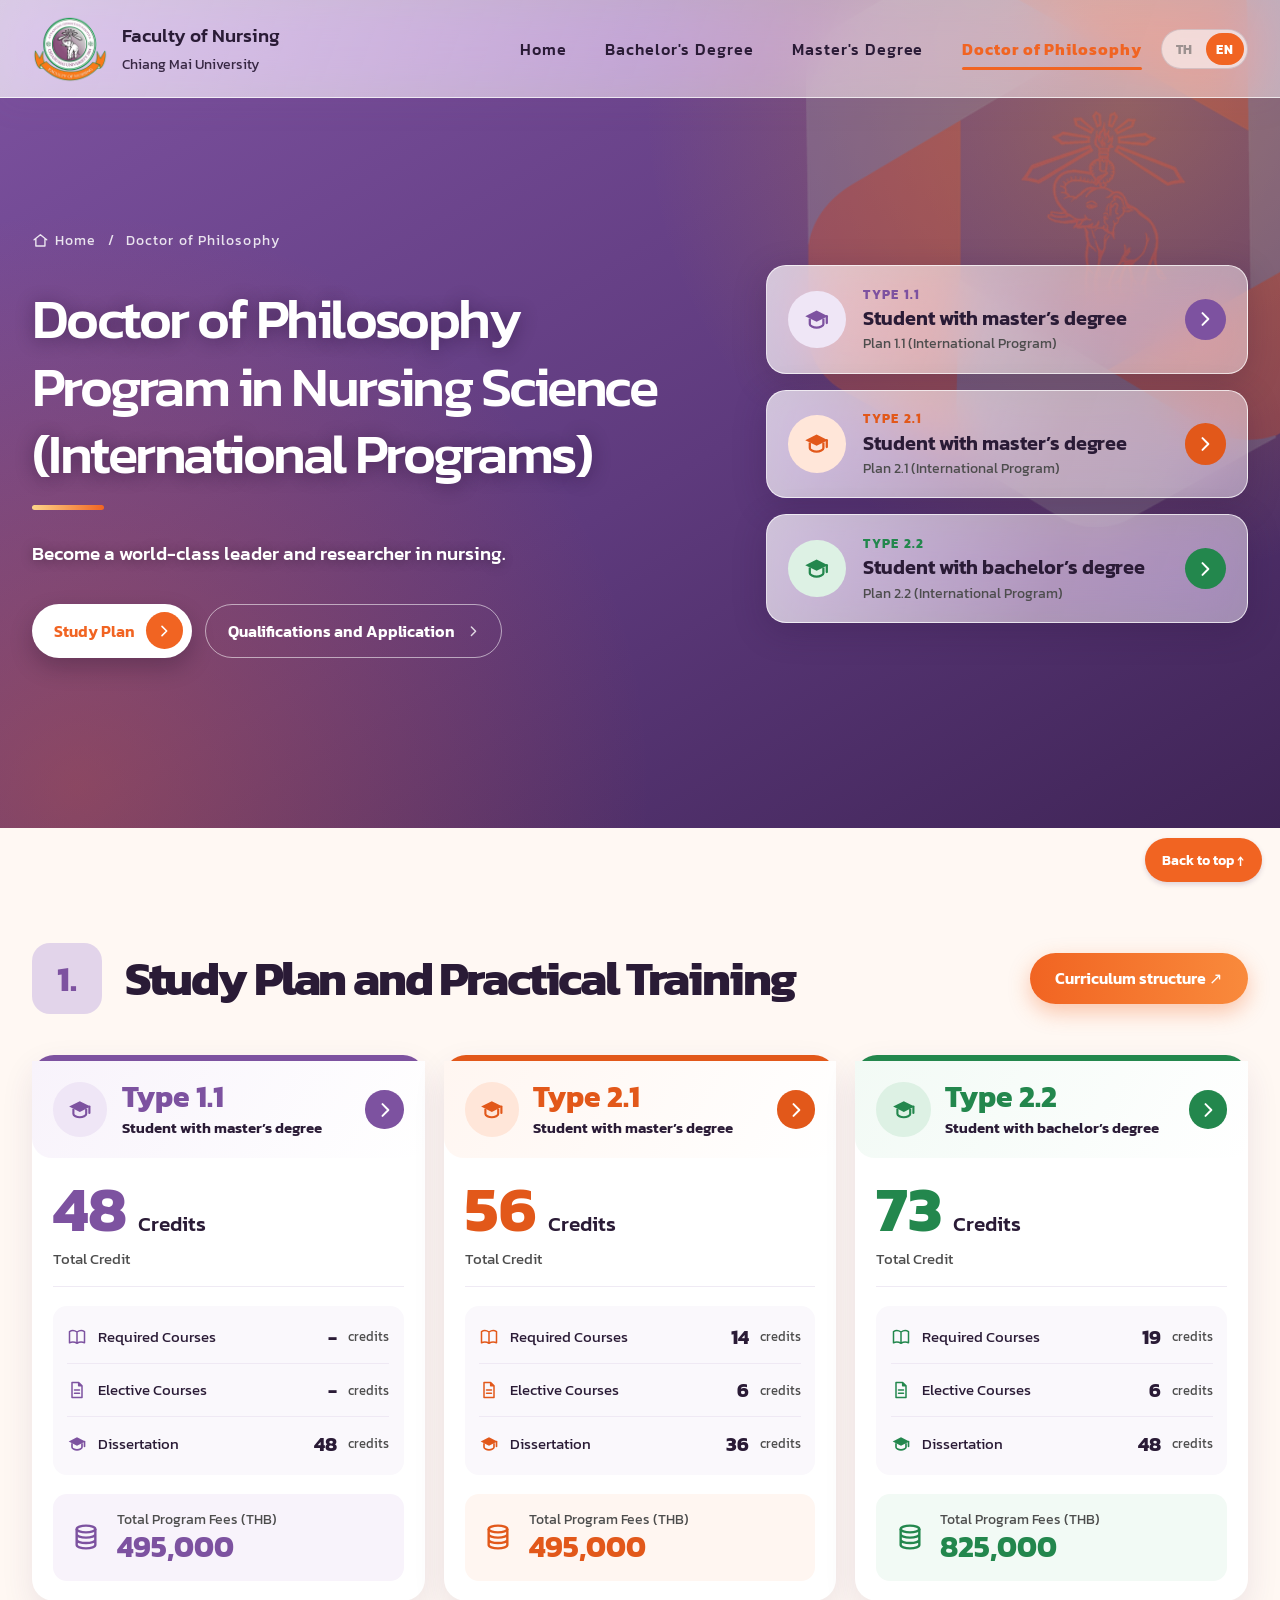
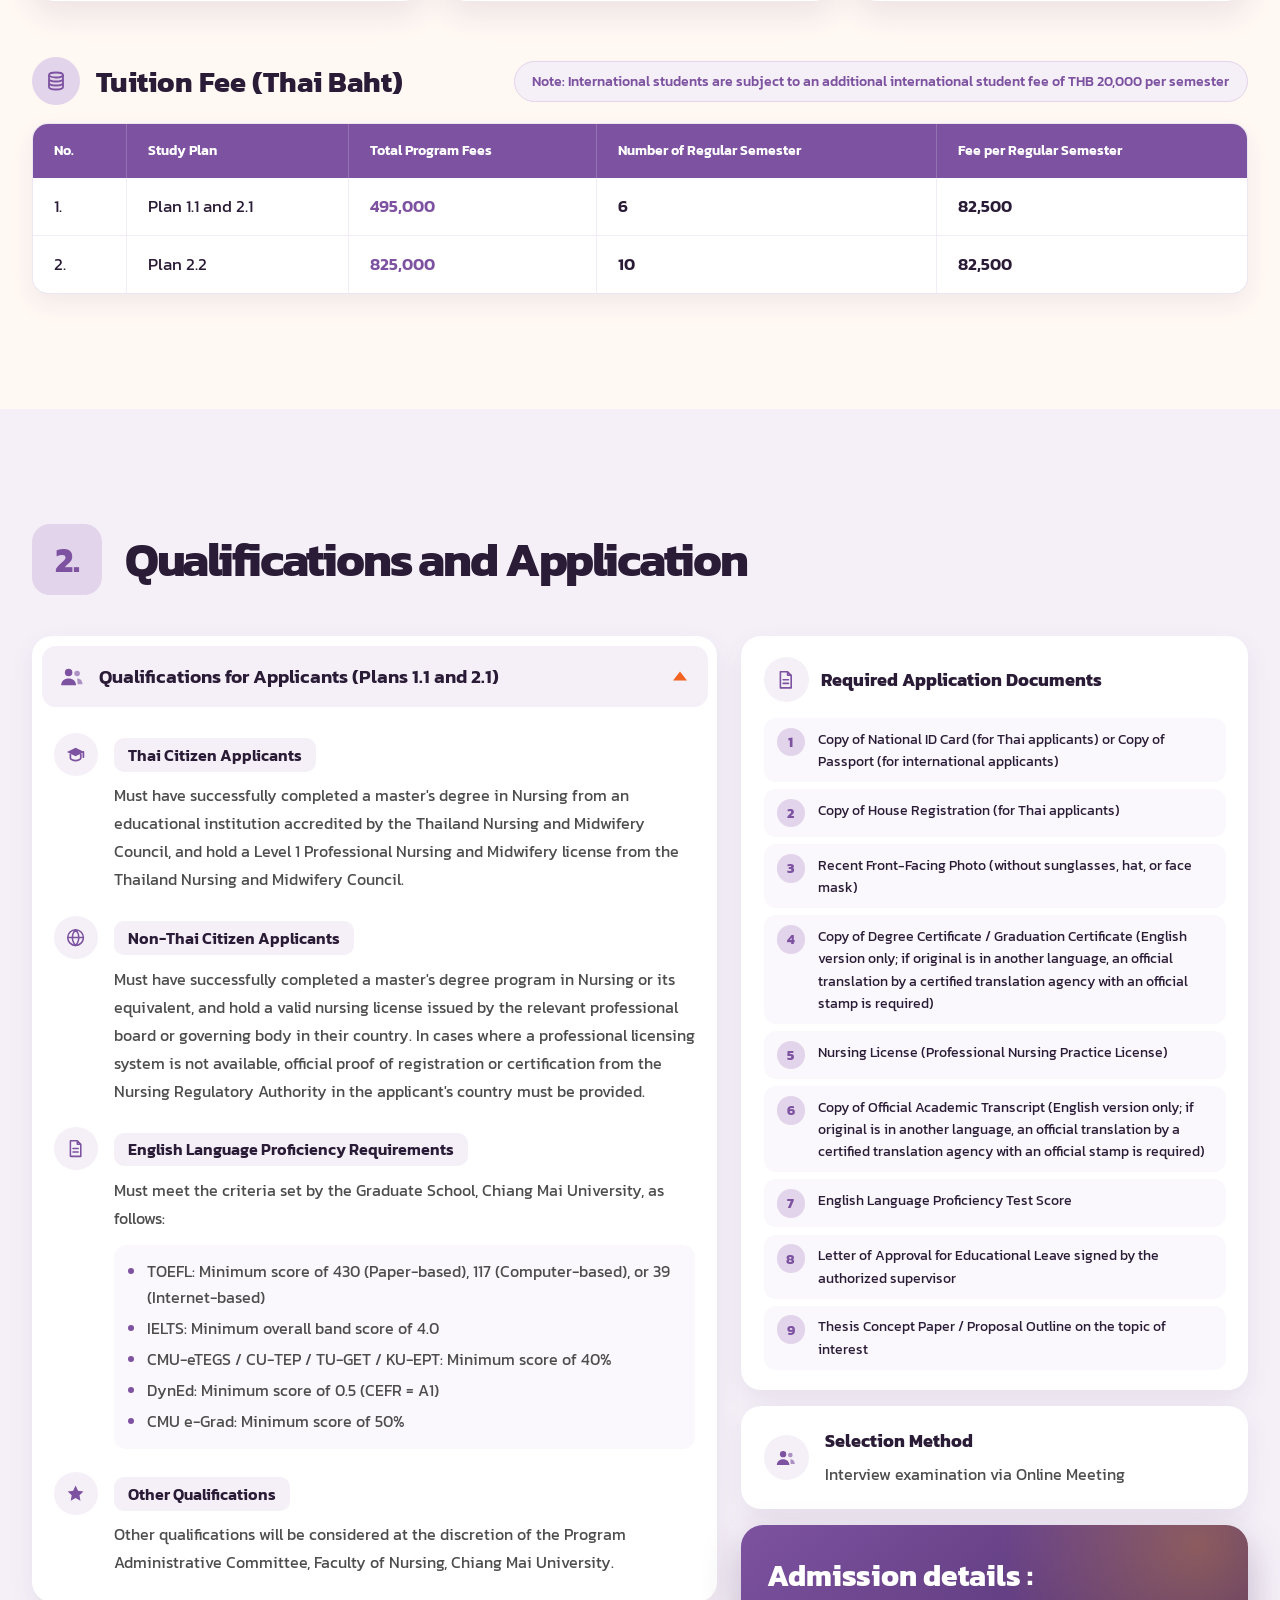
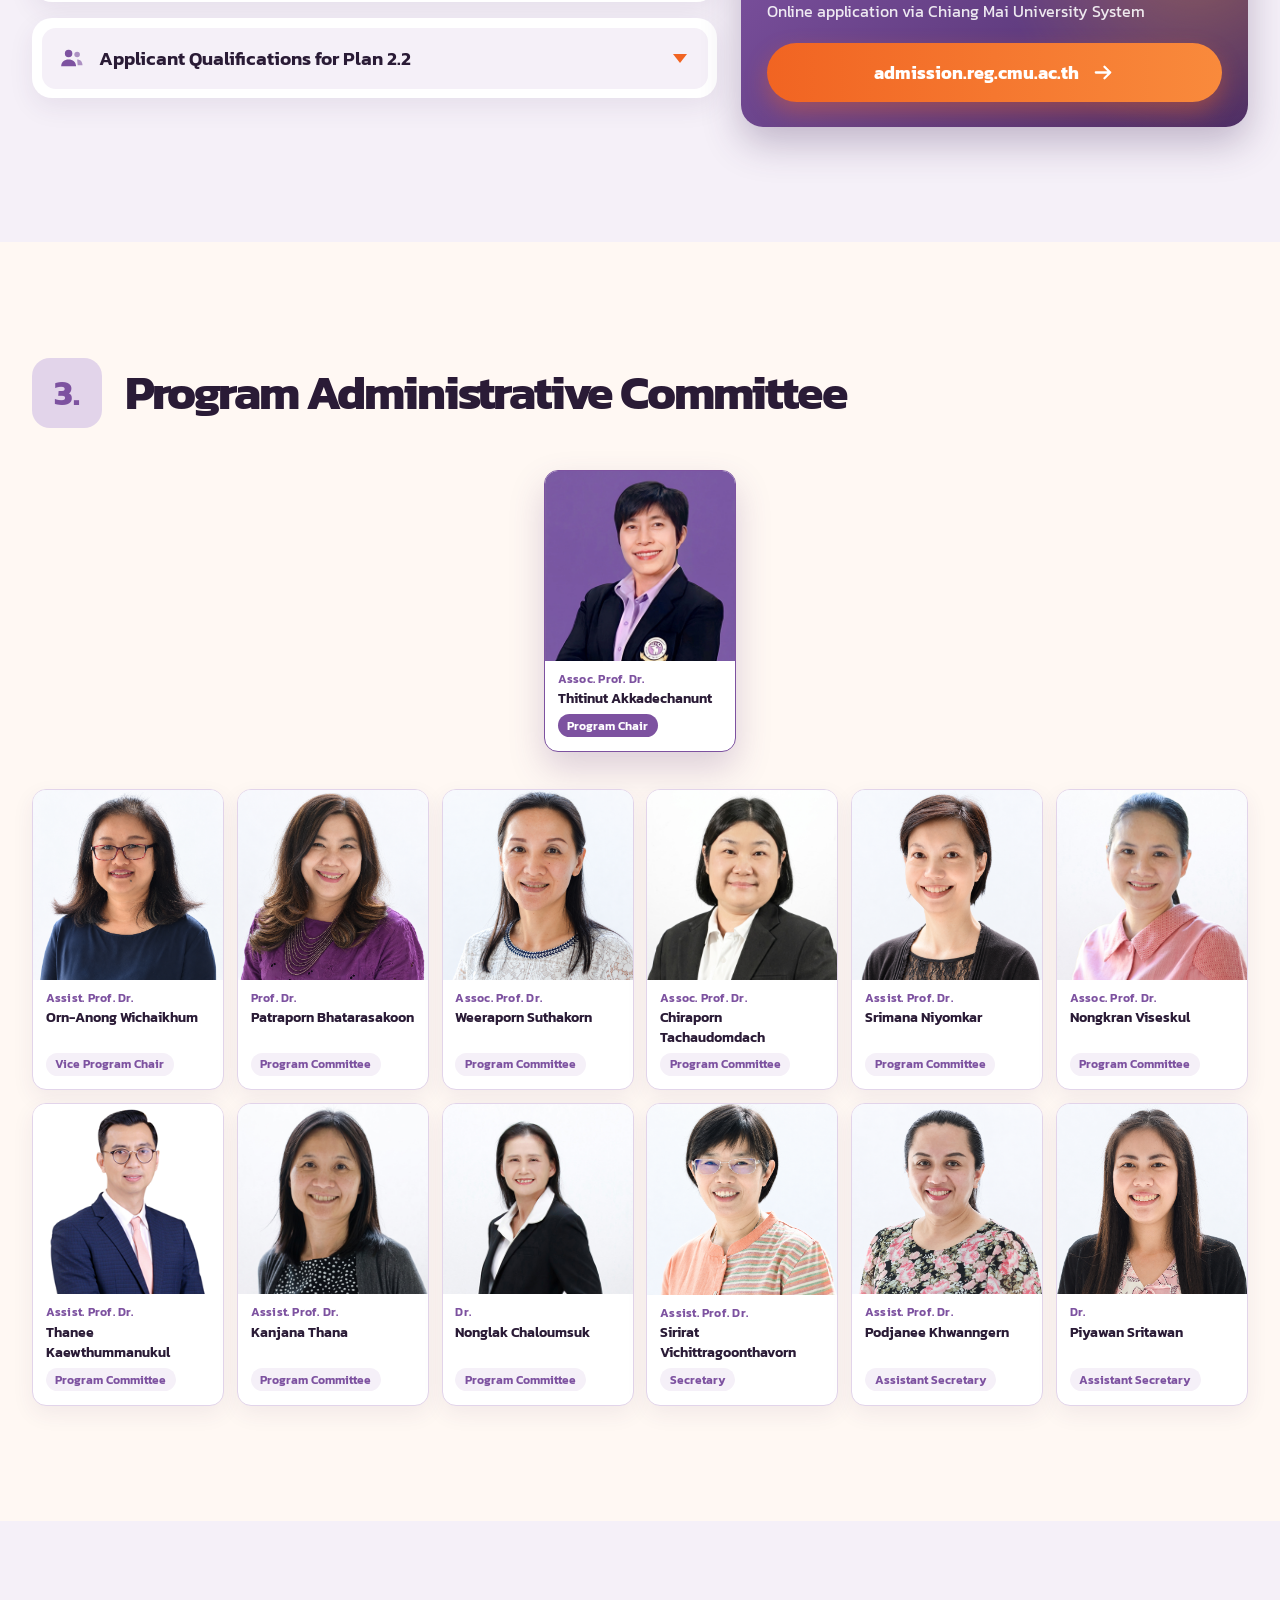
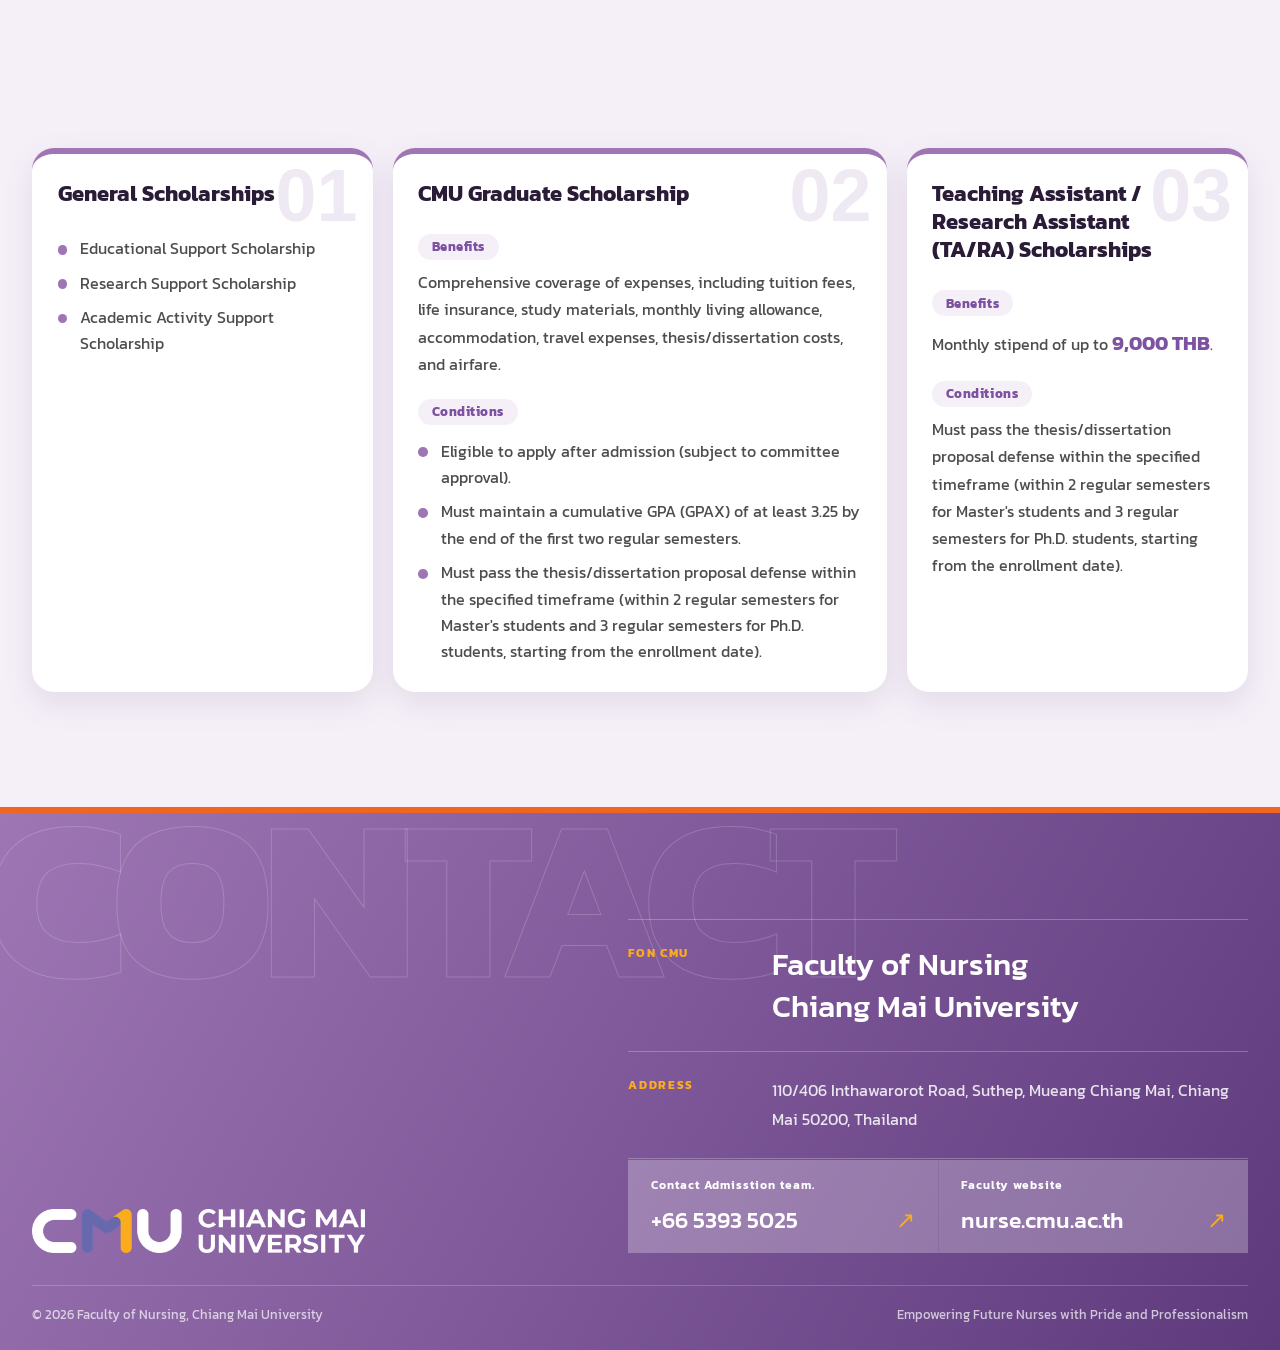
==== commit 7e28fc2e: "เพิ่ม link ทุน" ====
--- a/doctoral.html
+++ b/doctoral.html
@@ -17,7 +17,7 @@
     <link rel="stylesheet" href="undergraduate.css?v=20261026-1" />
     <link rel="stylesheet" href="levels.css?v=20261024-1" />
     <link rel="stylesheet" href="scholarship.css?v=20261027-4" />
-    <link rel="stylesheet" href="doctoral.css?v=20261026-7" />
+    <link rel="stylesheet" href="doctoral.css?v=20261029-1" />
     <!-- components.js draws the shared header/footer; script.js handles language, menu and reveal effects -->
     <script defer src="components.js?v=20261027-1"></script>
     <script defer src="script.js?v=20261026-11"></script>
@@ -352,6 +352,7 @@
             <div>
               <h2 data-th="ทุนการศึกษา มหาวิทยาลัยเชียงใหม่" data-en="Chiang Mai University Scholarships">ทุนการศึกษา มหาวิทยาลัยเชียงใหม่</h2>
             </div>
+            <a class="phd-mis" href="https://sdd.oop.cmu.ac.th/service/scholarship" target="_blank" rel="noopener" data-th="รายละเอียดทุน ↗" data-en="Scholarship details ↗">รายละเอียดทุน ↗</a>
           </div>
           <div class="dg-sch-grid">
             <article class="dg-sch-card reveal">
--- a/doctoral.css
+++ b/doctoral.css
@@ -195,3 +195,7 @@
 .phd-mis { align-self: center; flex: 0 0 auto; margin-left: auto; display: inline-flex; align-items: center; min-height: 3.2rem; padding: .6rem 1.6rem; border-radius: 999px; background: linear-gradient(90deg, var(--ci-orange), #F98A3C); color: #fff; font-size: 1rem; font-weight: 600; box-shadow: 0 .5rem 1.3rem rgba(241, 100, 34, .35); transition: transform .2s, box-shadow .2s; }
 .phd-mis:hover { transform: translateY(-2px); box-shadow: 0 .8rem 1.6rem rgba(241, 100, 34, .45); }
 @media (max-width: 700px) { #study-plan .phd-head { flex-wrap: wrap; } .phd-mis { margin-left: 0; flex-basis: 100%; justify-content: center; } }
+
+/* Scholarship-details button: same size as the masters page link */
+#scholarships .phd-mis { padding: .85rem 1.7rem; font-size: clamp(1.1rem, 1.7vw, 1.35rem); font-weight: 700; }
+@media (max-width: 700px) { #scholarships .phd-head { flex-wrap: wrap; } #scholarships .phd-mis { margin-left: 0; flex-basis: 100%; justify-content: center; } }
